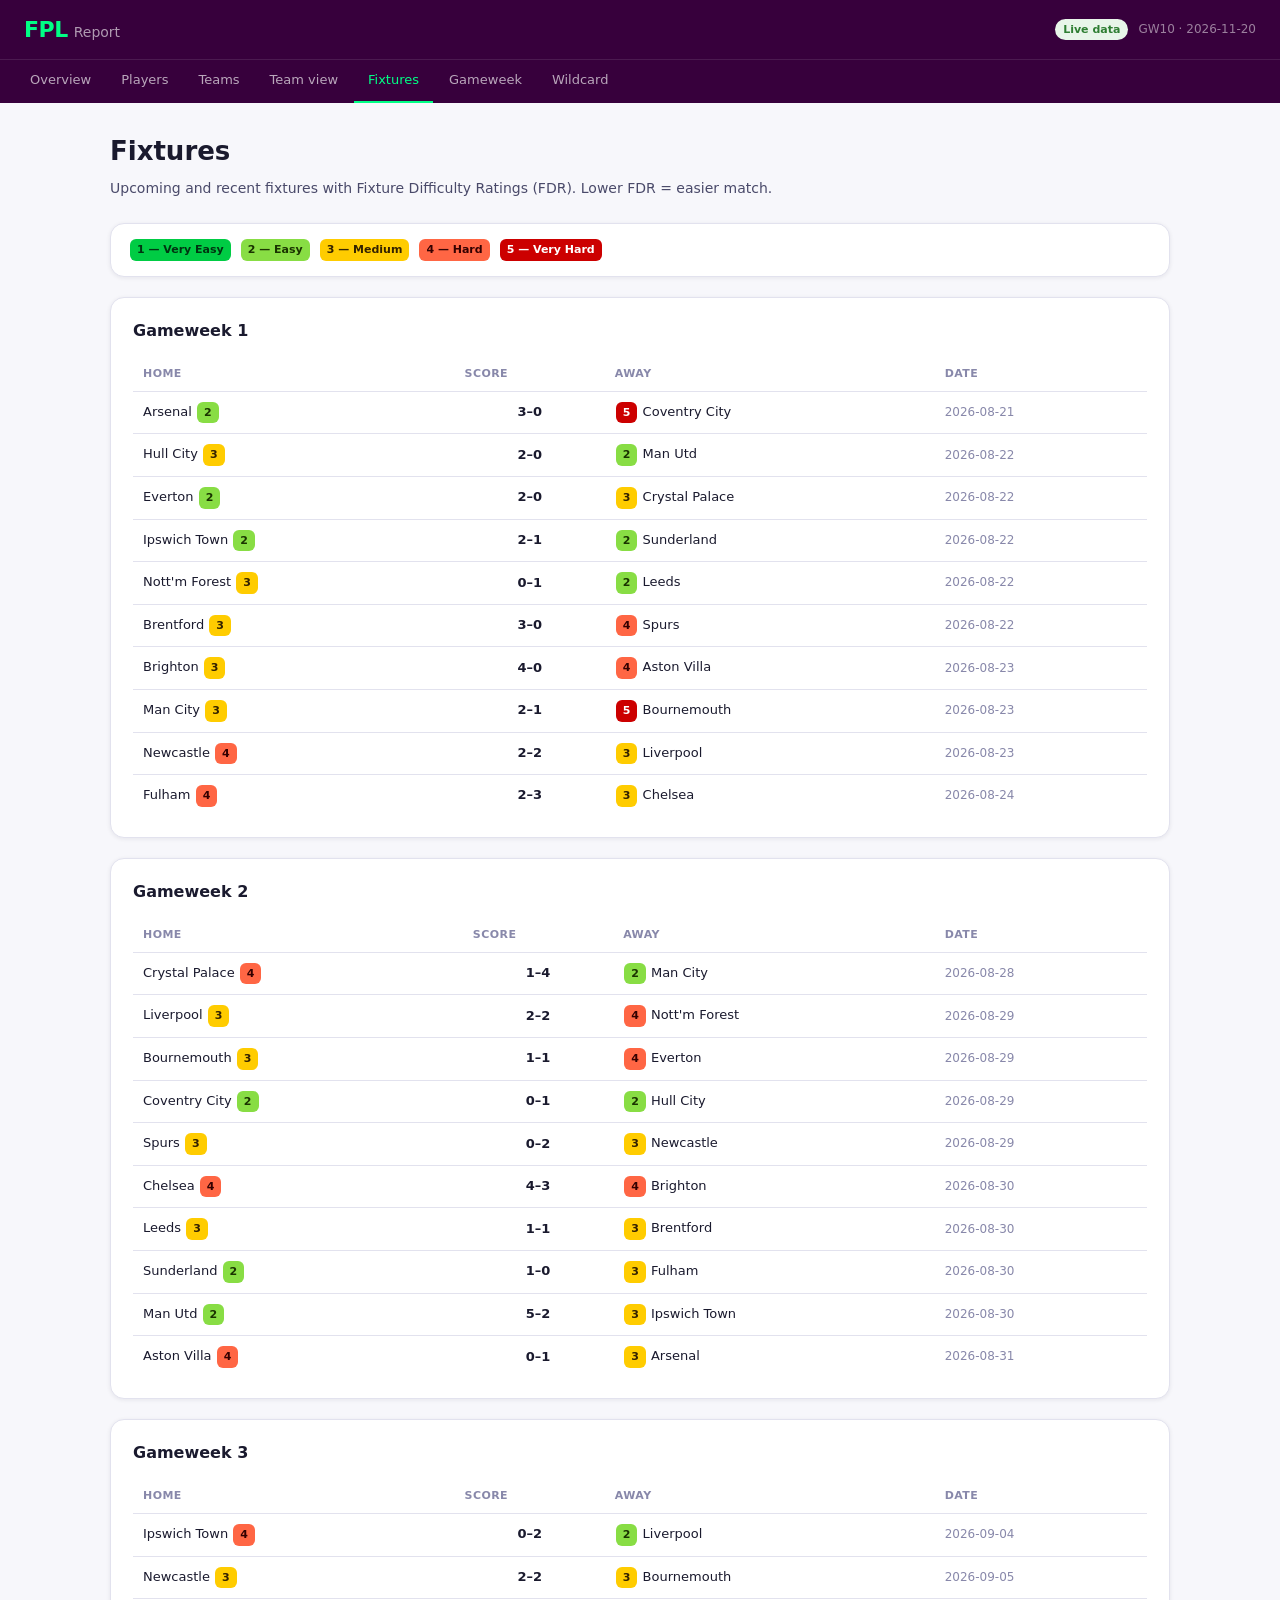
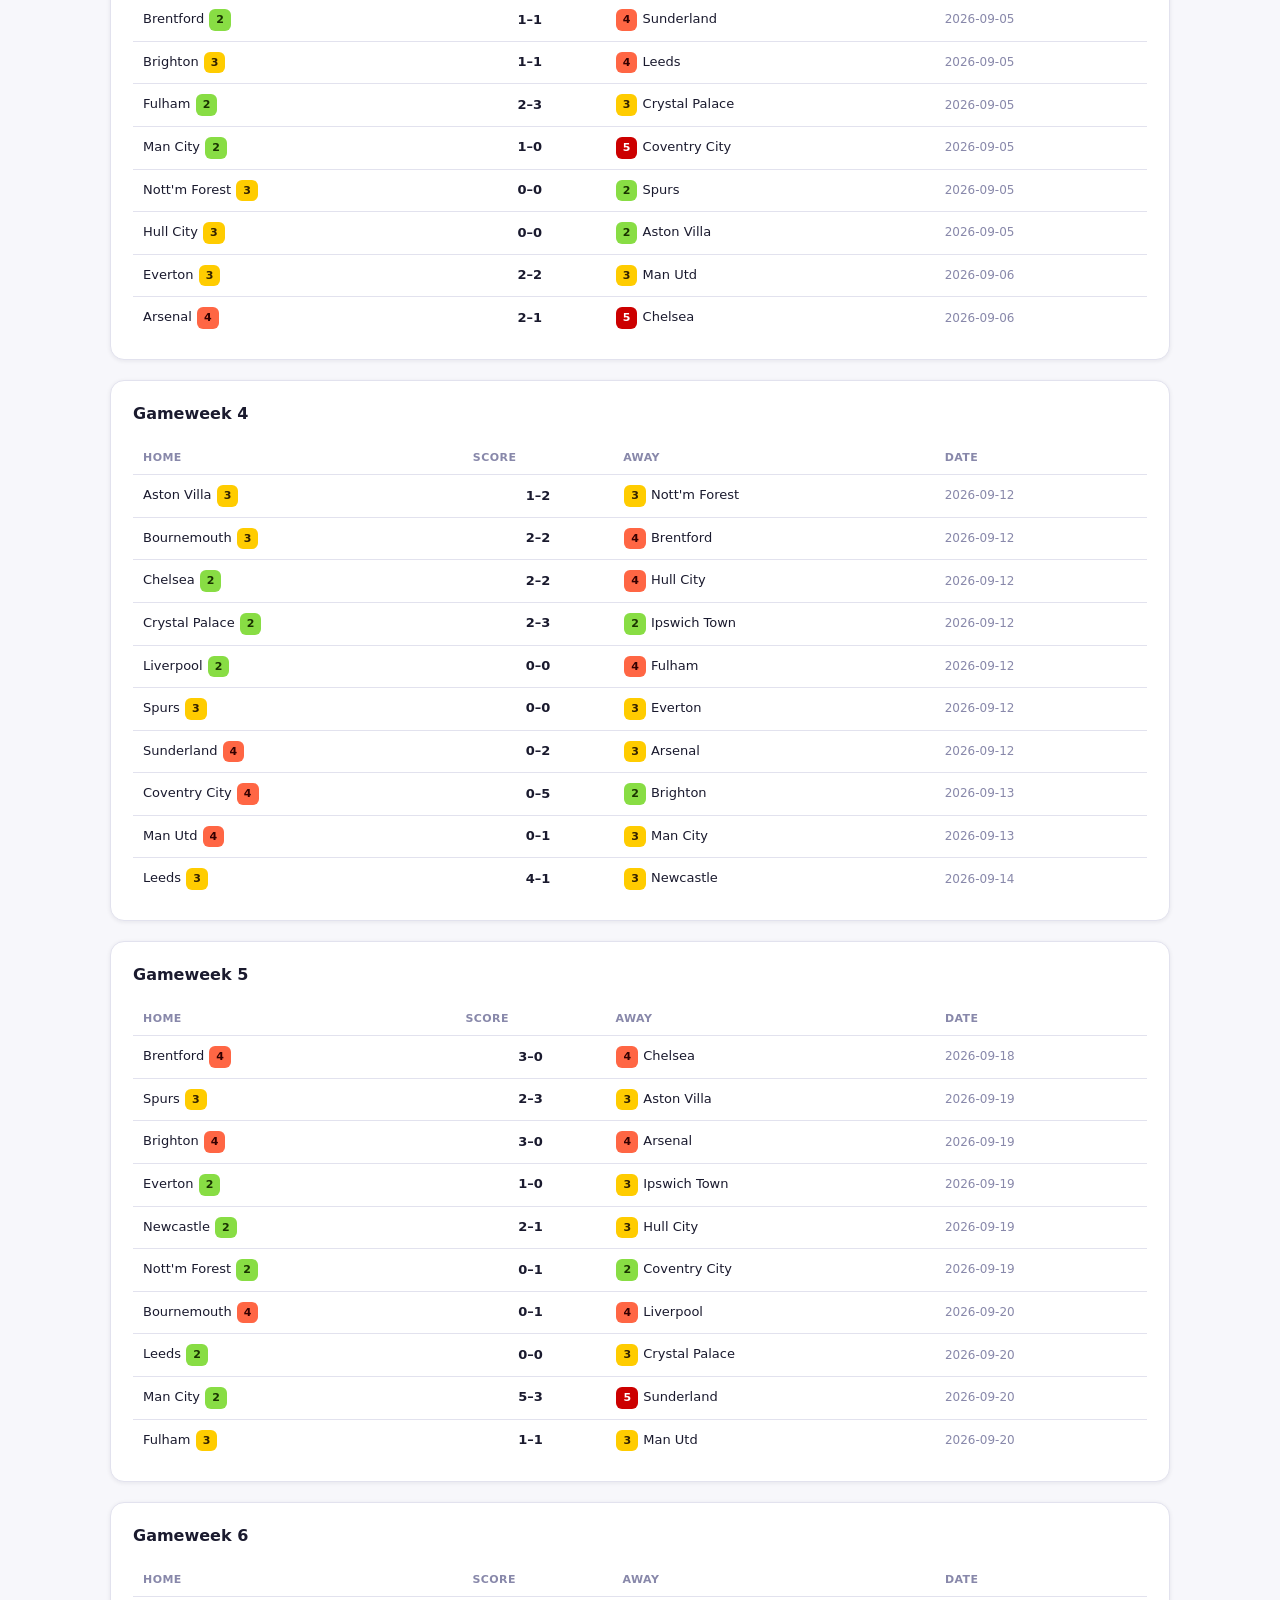
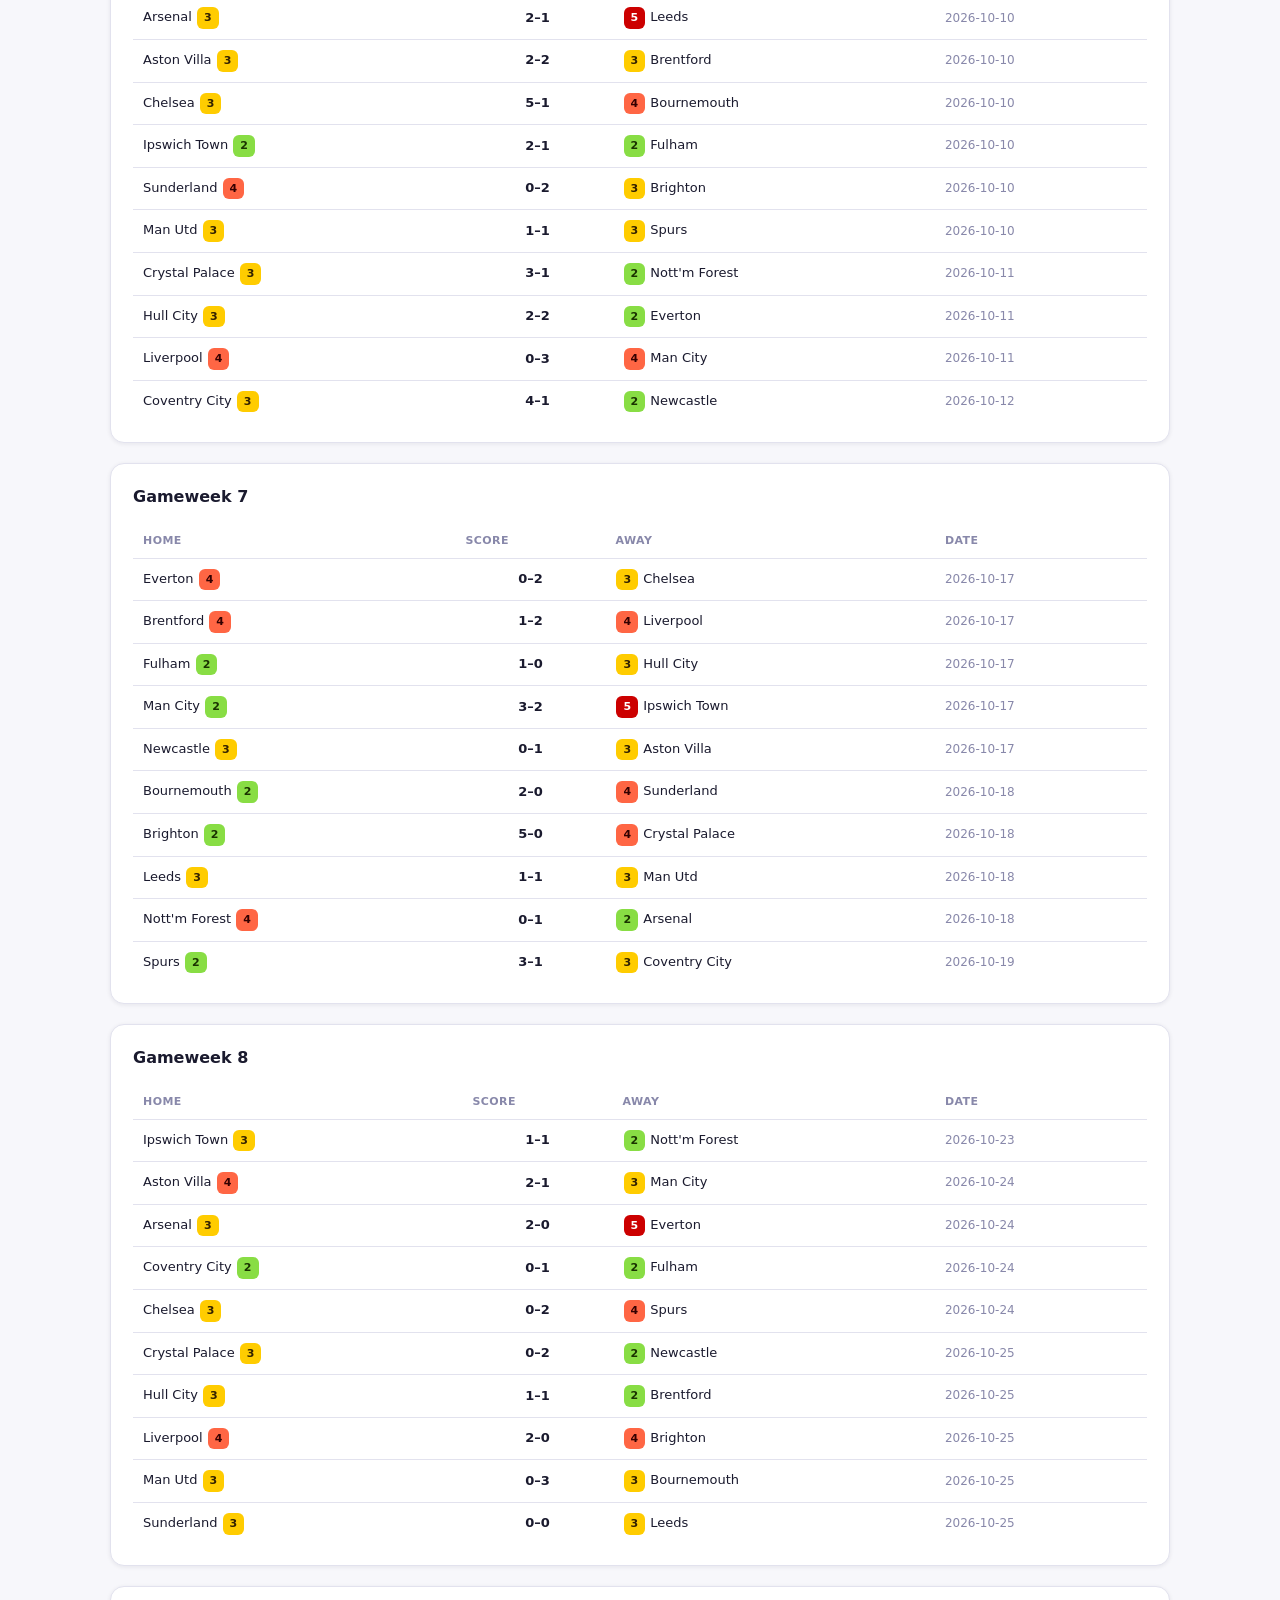
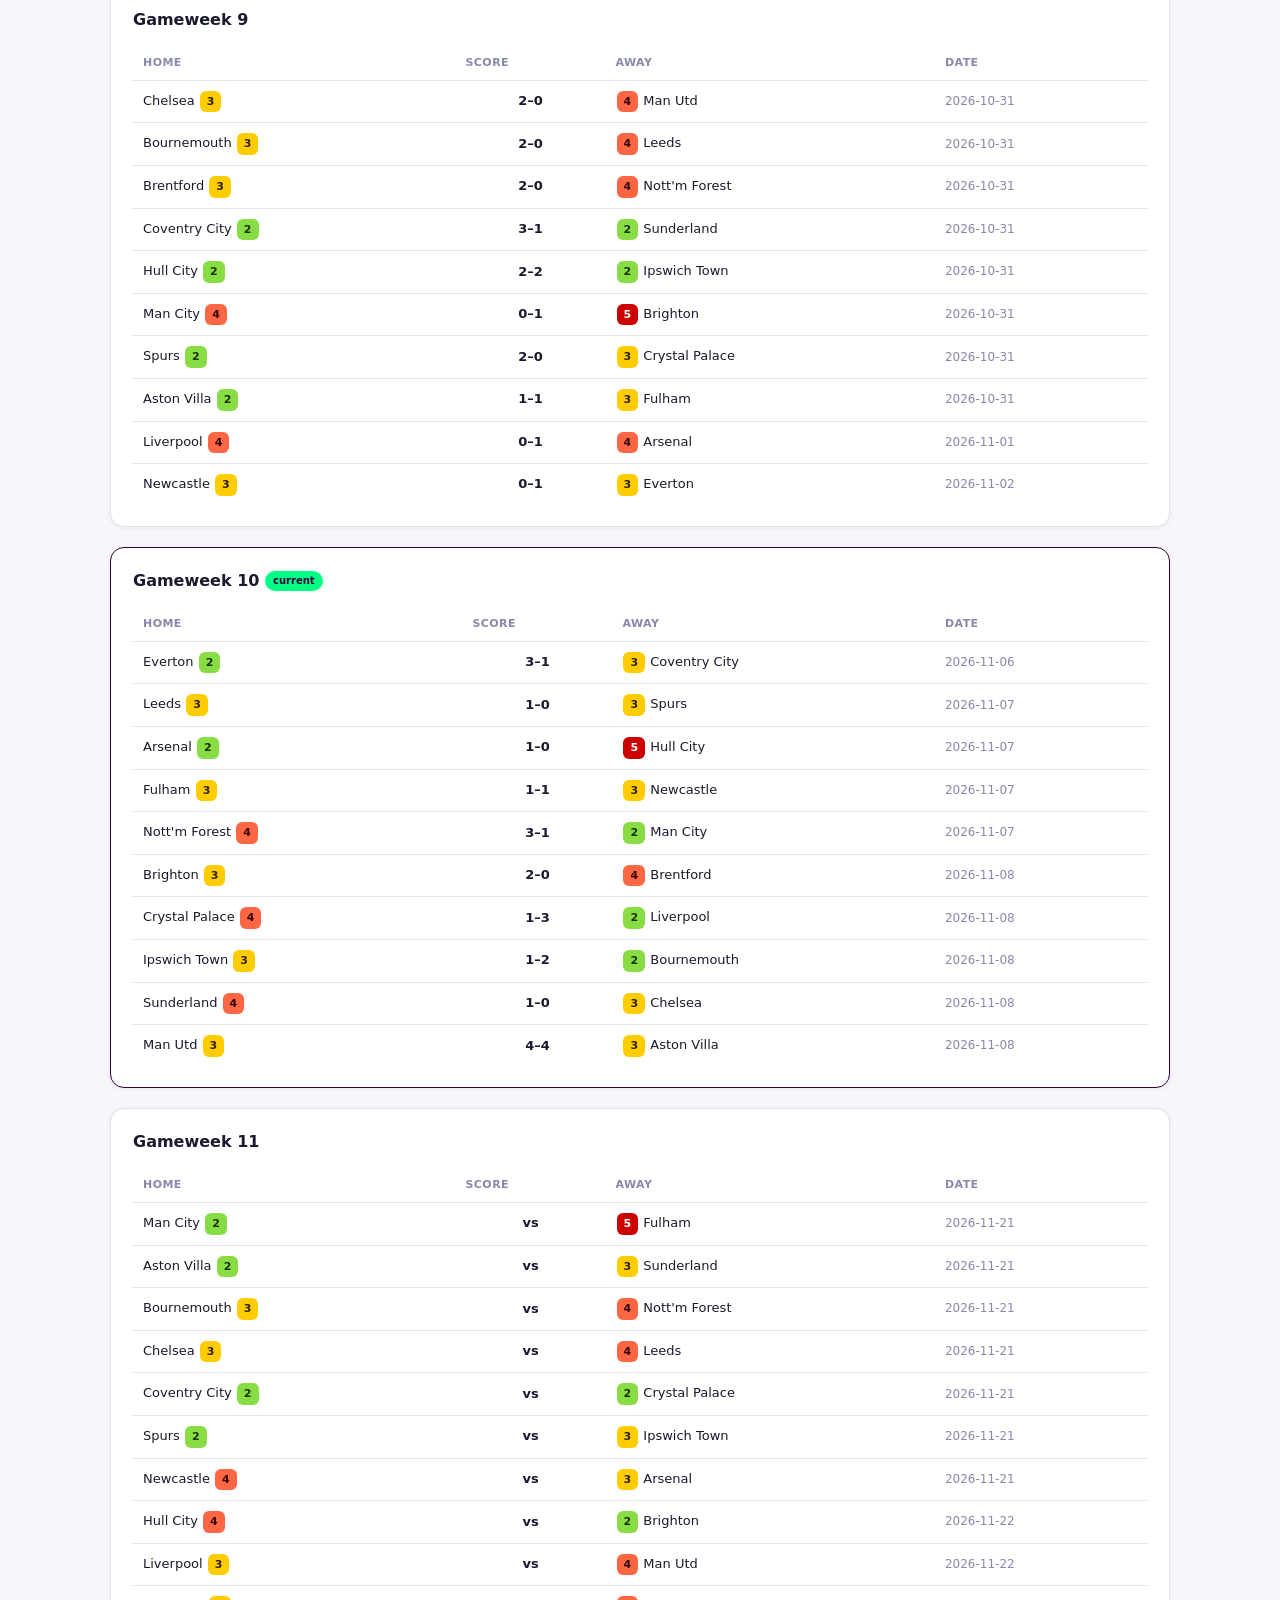
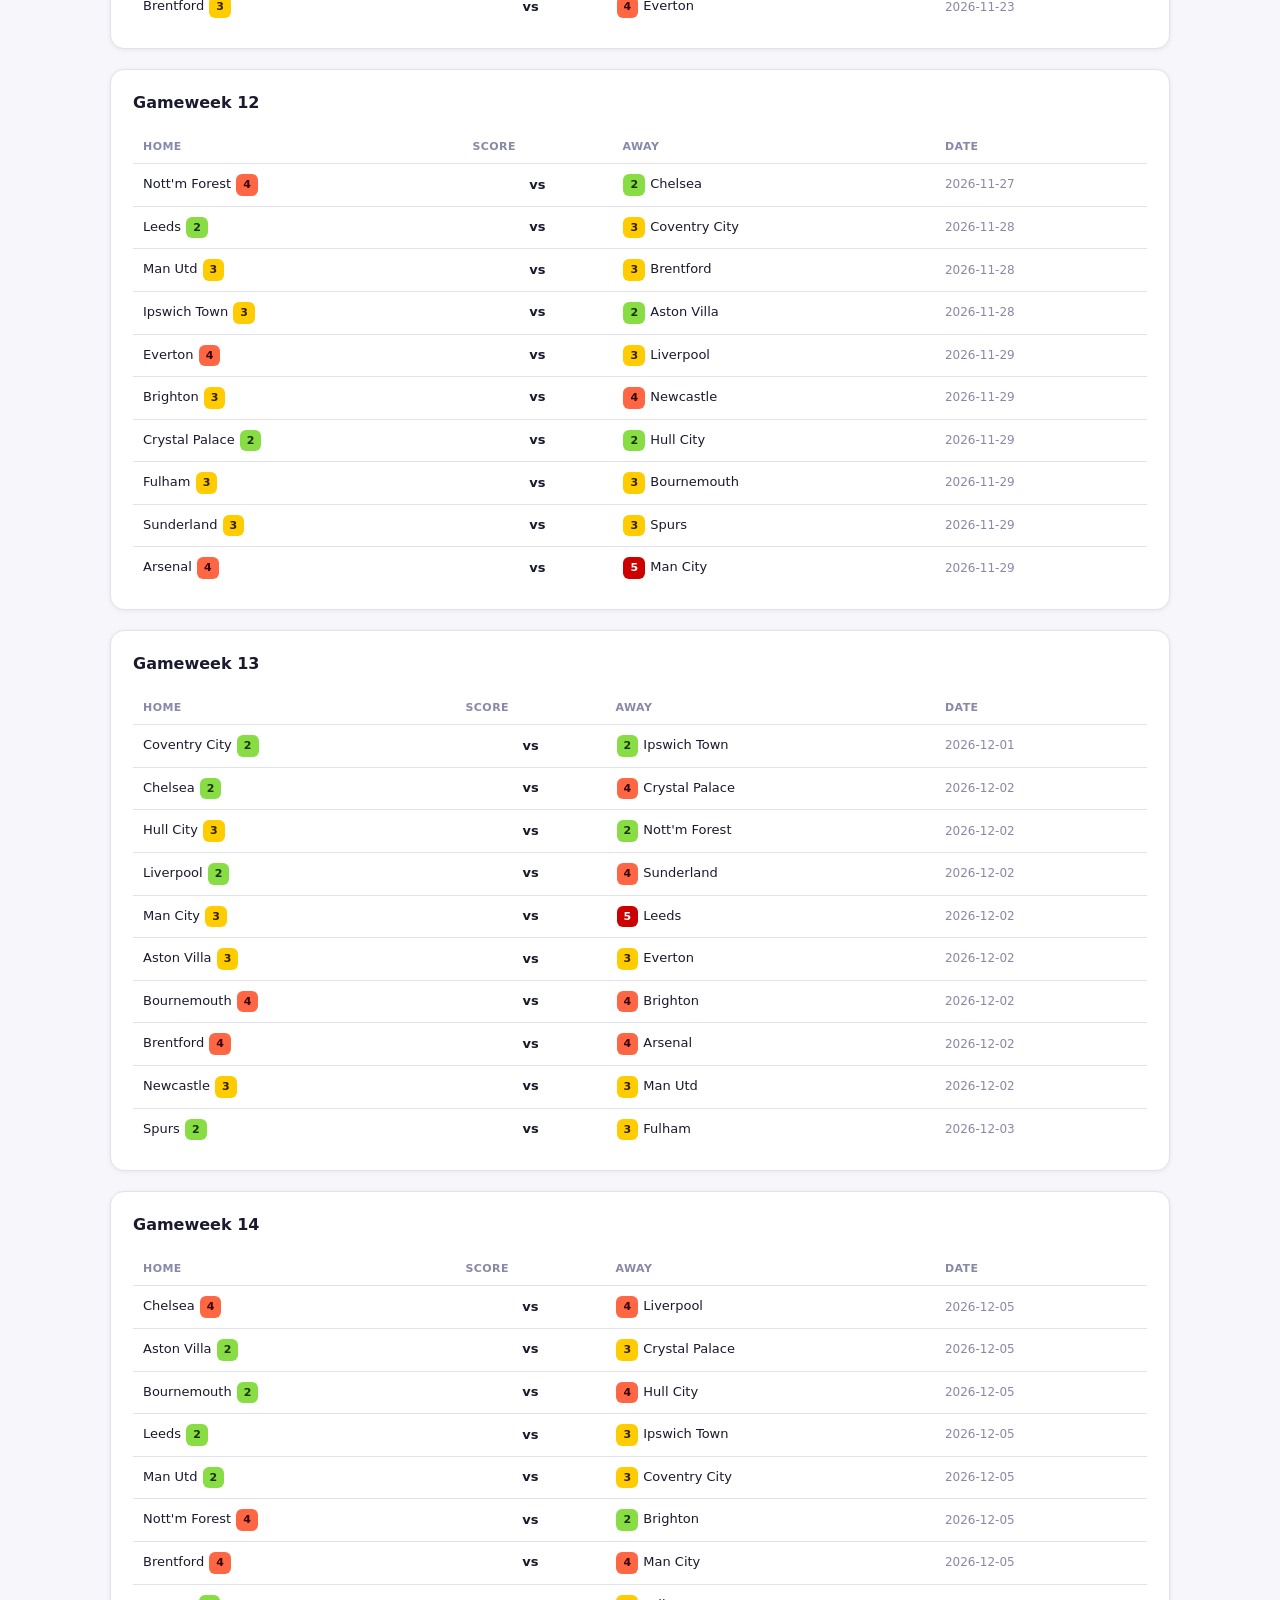
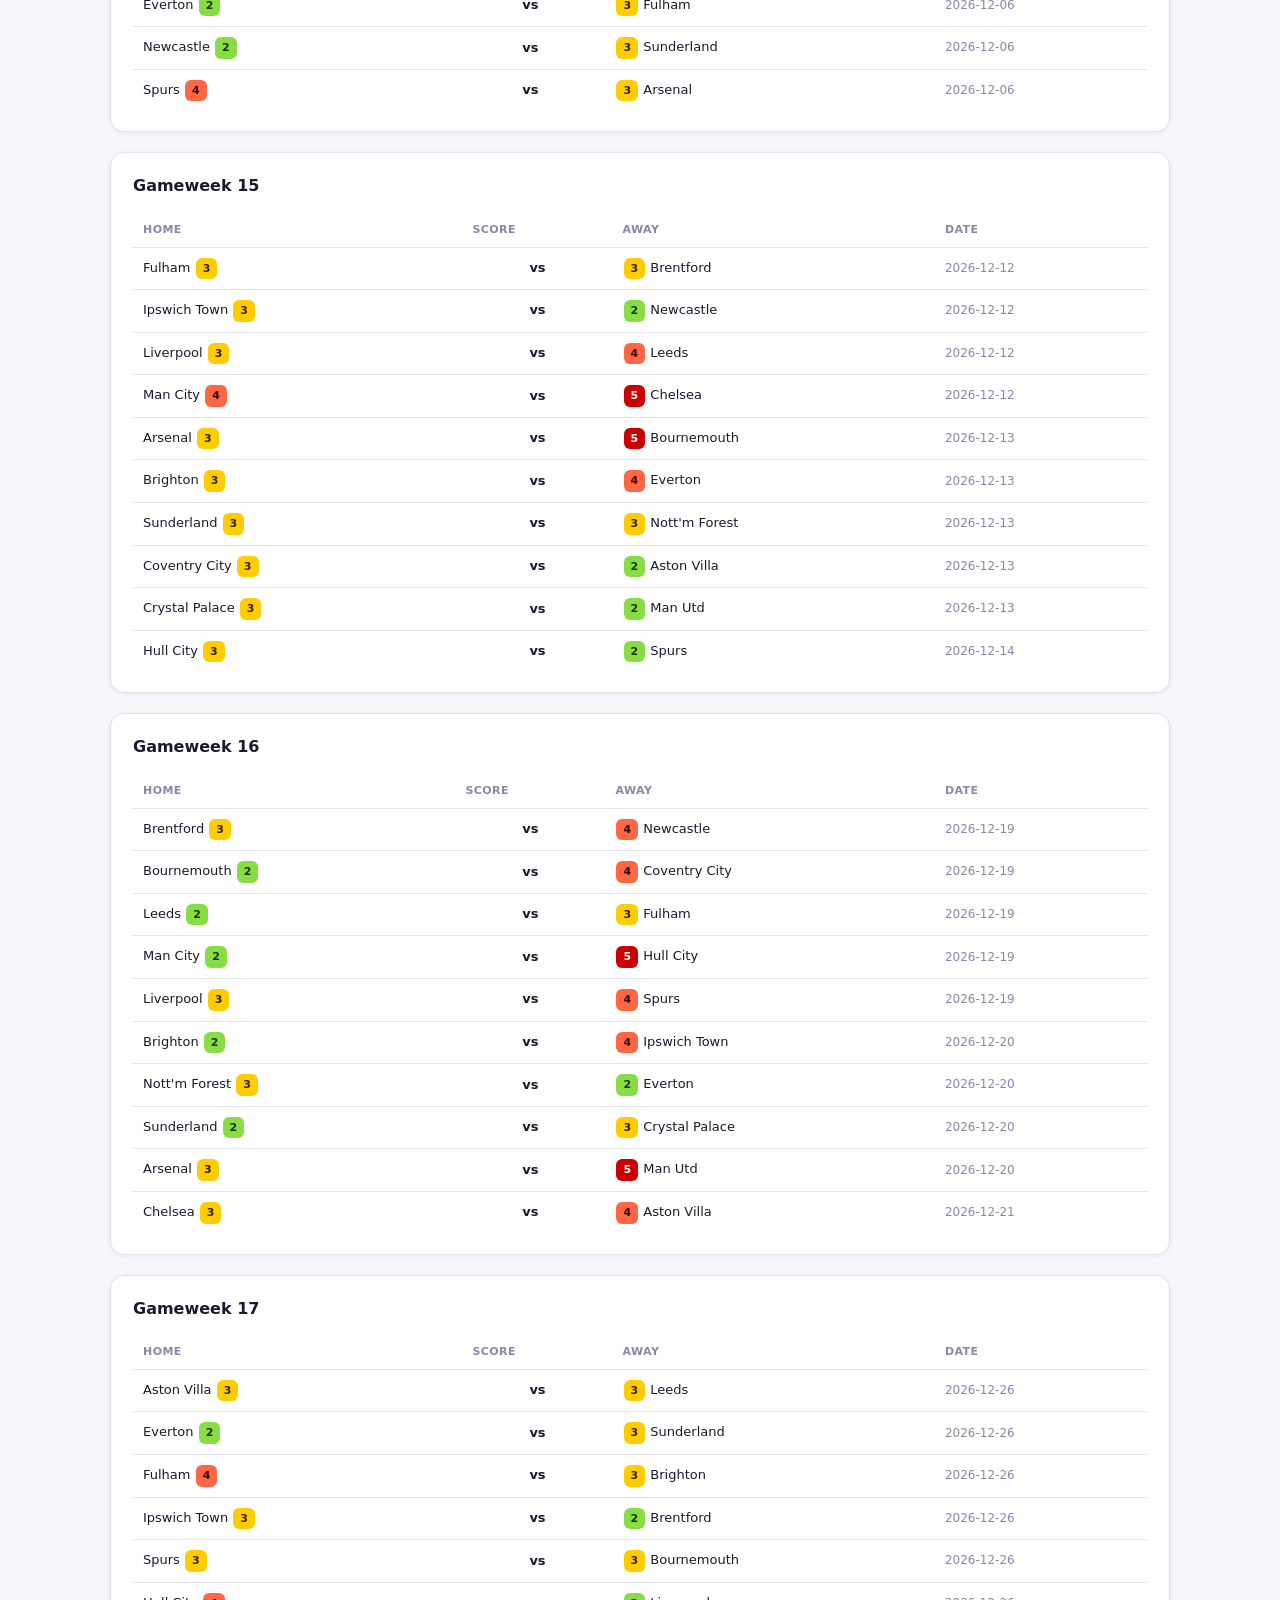
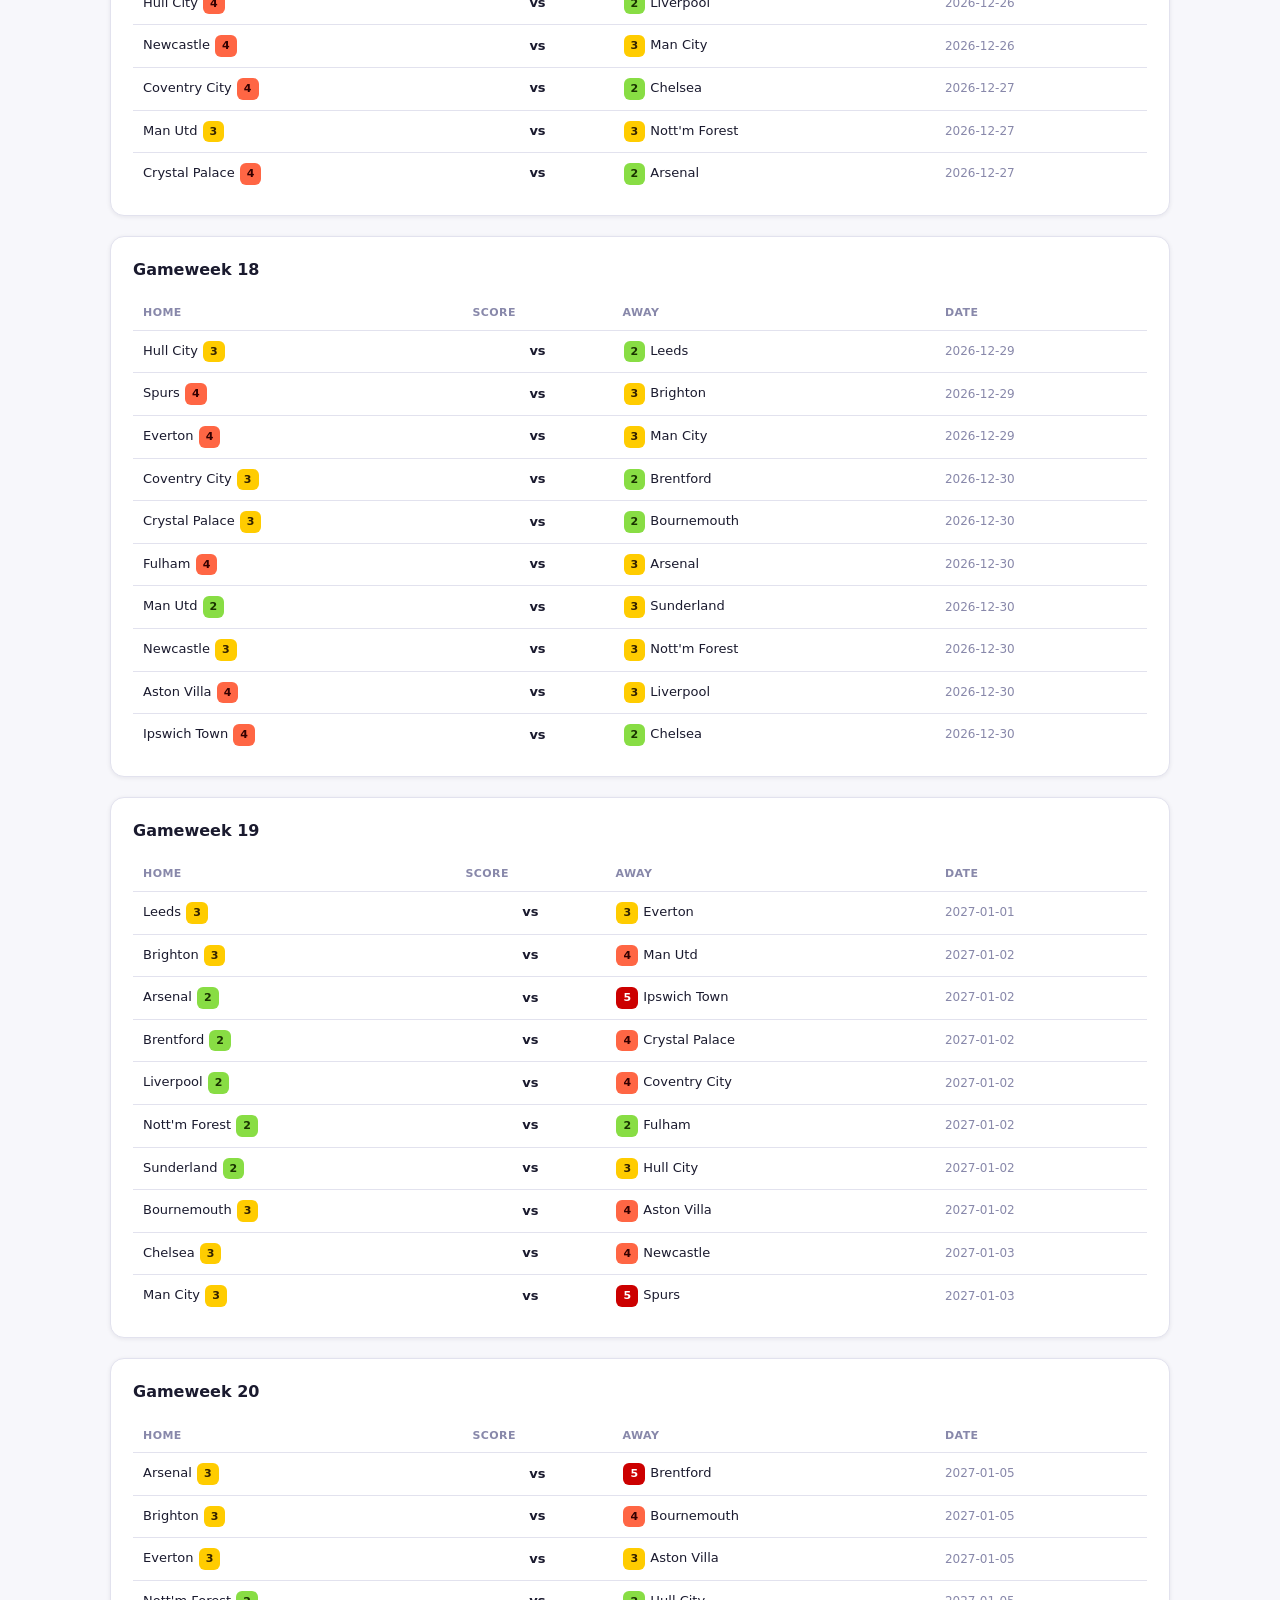
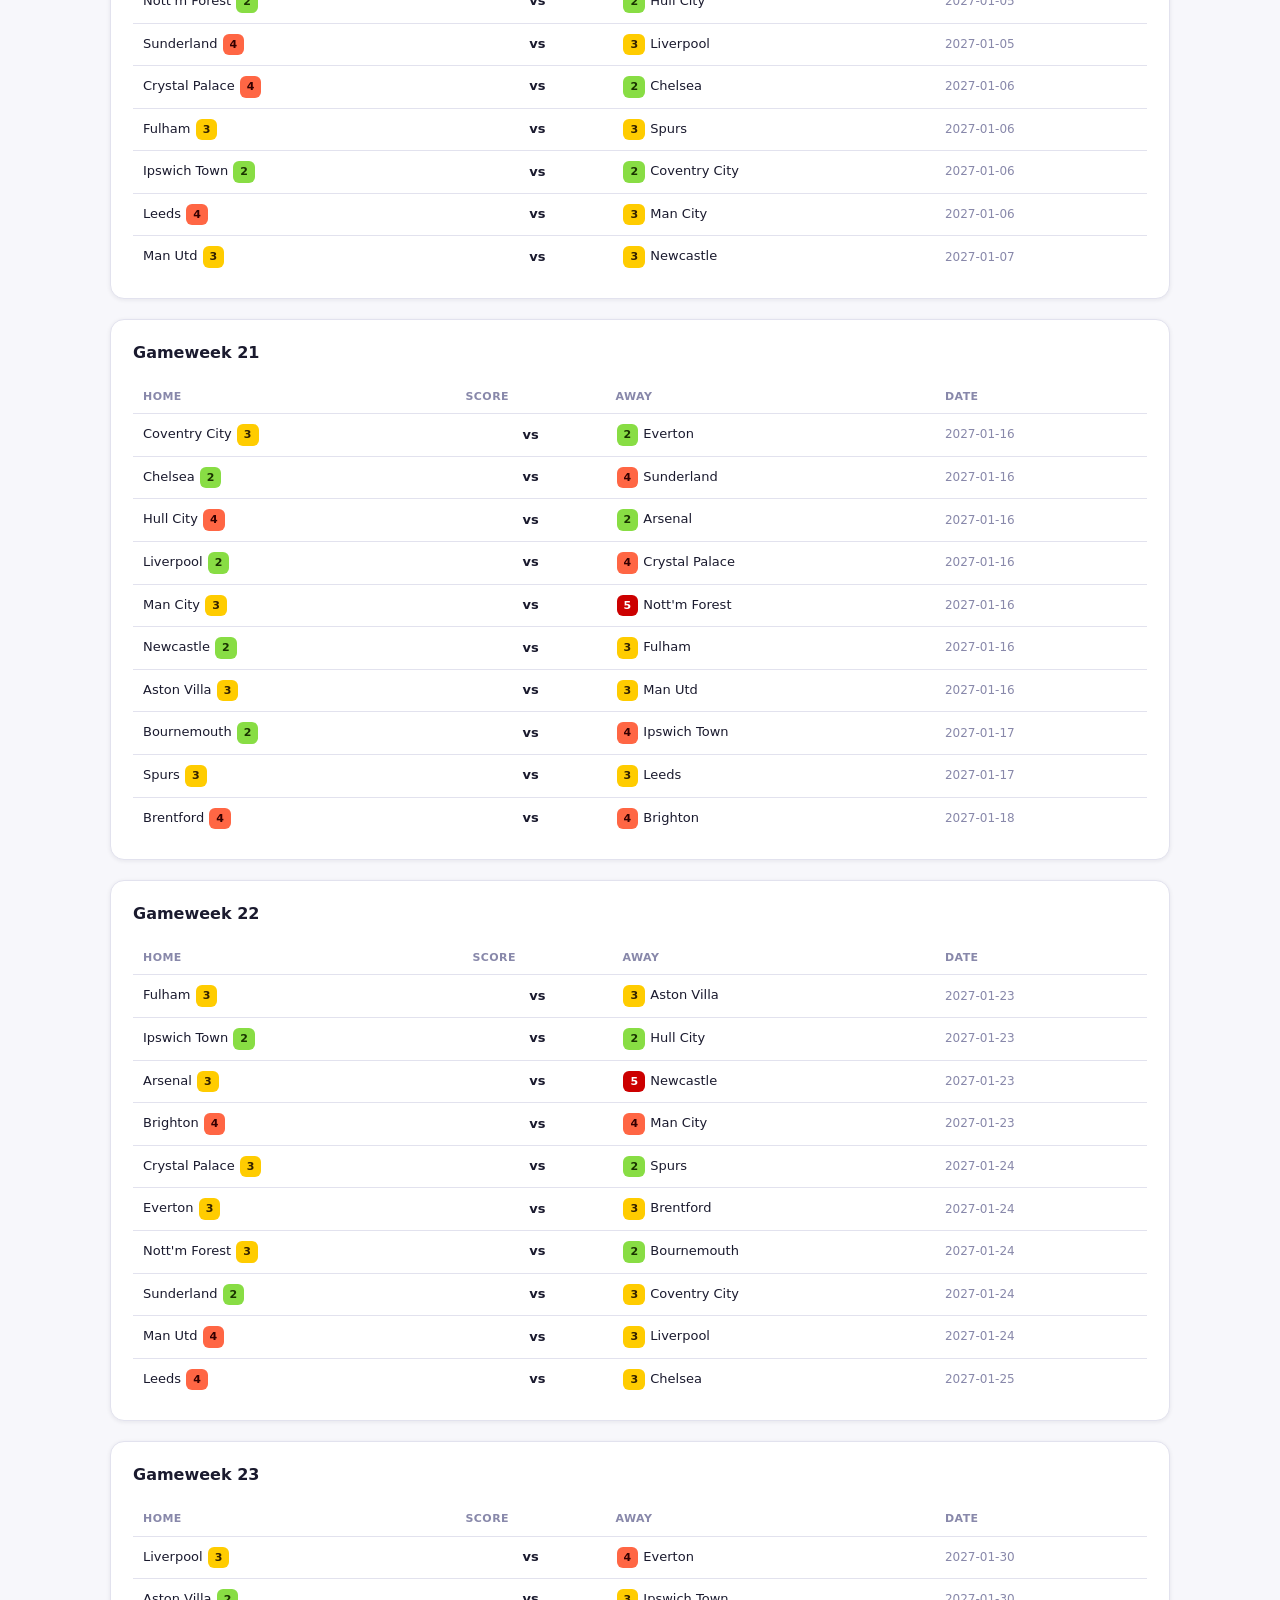
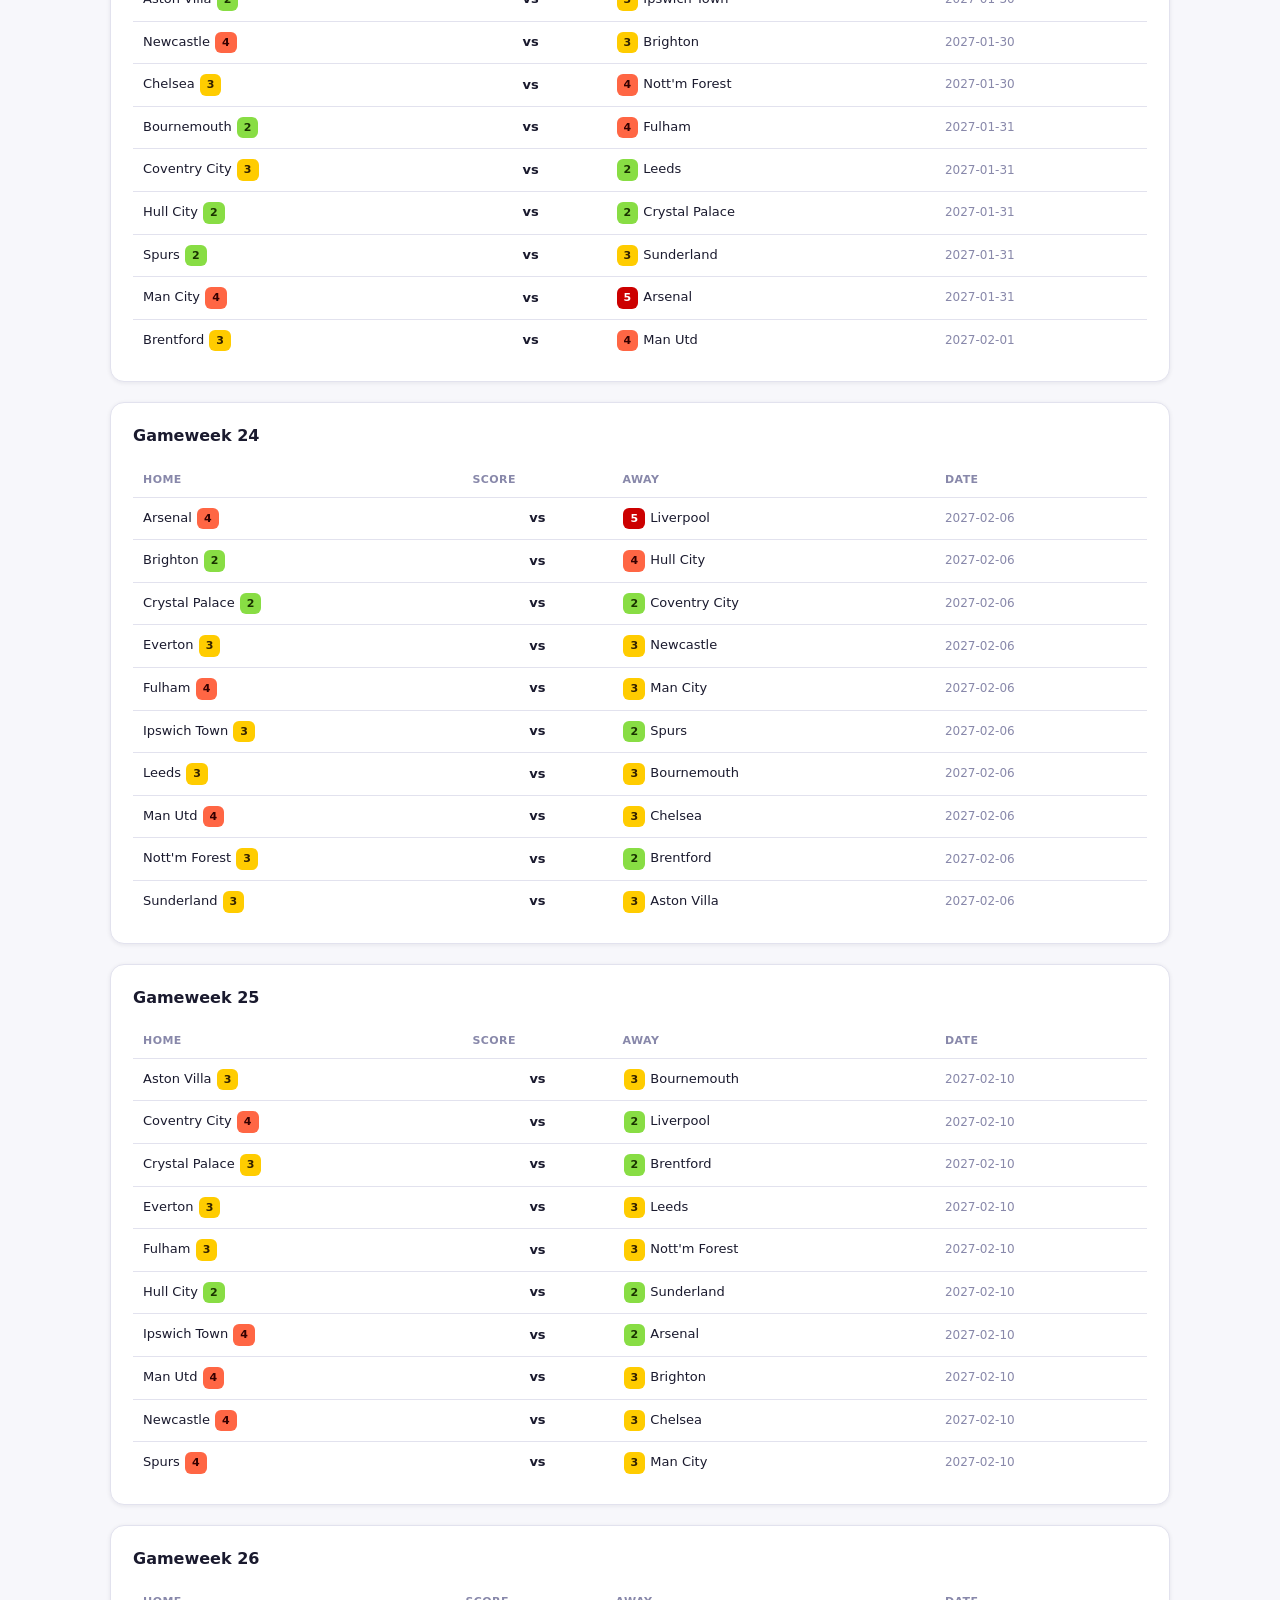
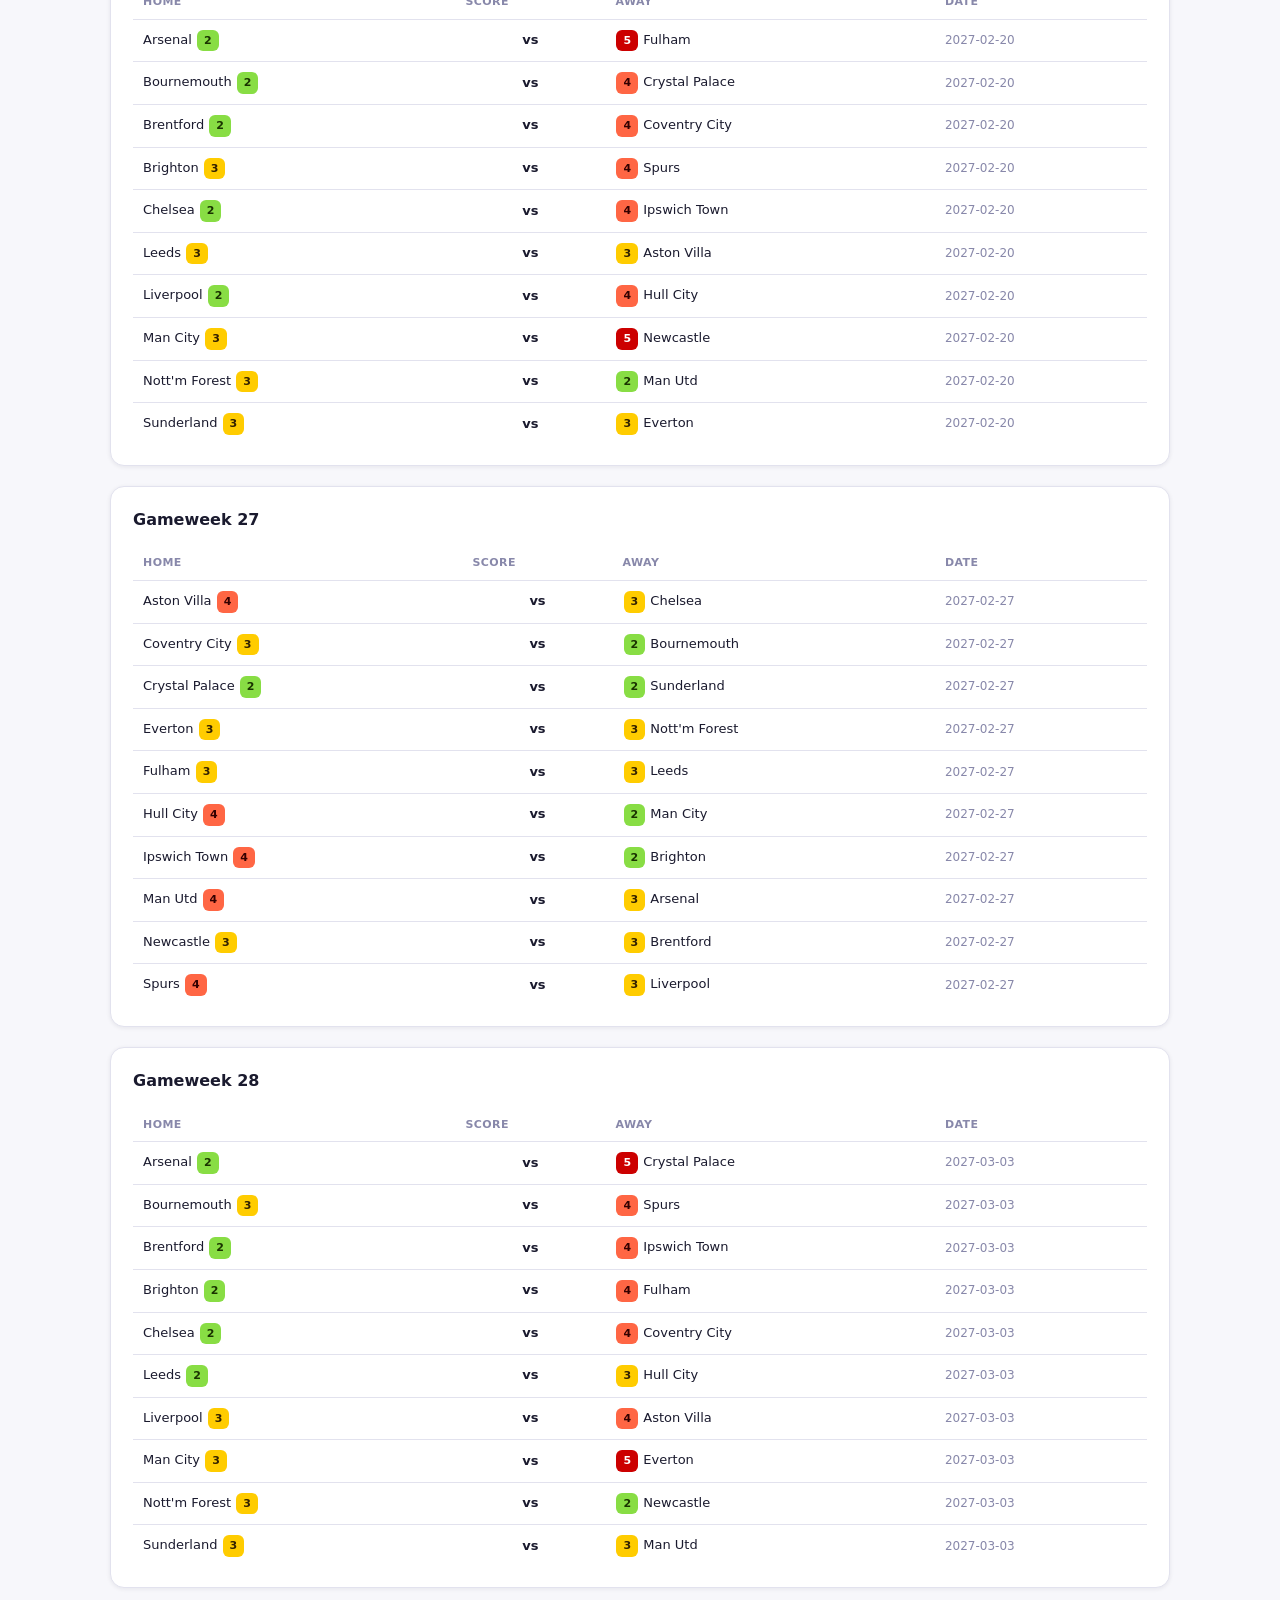
==== docs/fixtures.html @ f7d1ed71 "chore: refresh FPL data 2026-11-20" ====
<!DOCTYPE html>
<html lang="en">
<head>
  <meta charset="UTF-8">
  <meta name="viewport" content="width=device-width, initial-scale=1.0">
  <title>Fixtures — FPL Report</title>
  <link rel="stylesheet" href="assets/style.css">
</head>
<body>
  <header class="site-header">
    <div class="header-inner">
      <div class="header-brand">
        <span class="brand-logo">FPL</span>
        <span class="brand-sub">Report</span>
      </div>
      <div class="header-meta">
        <span class="badge badge-live">Live data</span>
        <span class="meta-info">GW10 · 2026-11-20</span>
      </div>
    </div>
    <nav class="site-nav">
      <a href="index.html" class="nav-link">Overview</a>
<a href="players.html" class="nav-link">Players</a>
<a href="teams.html" class="nav-link">Teams</a>
<a href="team.html" class="nav-link">Team view</a>
<a href="fixtures.html" class="nav-link active">Fixtures</a>
<a href="gameweek.html" class="nav-link">Gameweek</a>
<a href="wildcard.html" class="nav-link">Wildcard</a>
    </nav>
  </header>
  <main class="site-main">
    
    <div class="page-header">
      <h1>Fixtures</h1>
      <p class="page-desc">Upcoming and recent fixtures with Fixture Difficulty Ratings (FDR). Lower FDR = easier match.</p>
    </div>
    <div class="fdr-legend card"><span class="fdr-pill fdr-1">1 — Very Easy</span><span class="fdr-pill fdr-2">2 — Easy</span><span class="fdr-pill fdr-3">3 — Medium</span><span class="fdr-pill fdr-4">4 — Hard</span><span class="fdr-pill fdr-5">5 — Very Hard</span></div>
    
        <section class="card fixture-gw">
          <h2>Gameweek 1</h2>
          <table class="data-table fixtures-table">
            <thead><tr><th>Home</th><th>Score</th><th>Away</th><th>Date</th></tr></thead>
            <tbody>
            <tr>
              <td>
                <span class="team-name">Arsenal</span>
                <span class="fdr-pill fdr-2">2</span>
              </td>
              <td class="score-cell">3–0</td>
              <td>
                <span class="fdr-pill fdr-5">5</span>
                <span class="team-name">Coventry City</span>
              </td>
              <td class="fixture-date">2026-08-21</td>
            </tr>
            <tr>
              <td>
                <span class="team-name">Hull City</span>
                <span class="fdr-pill fdr-3">3</span>
              </td>
              <td class="score-cell">2–0</td>
              <td>
                <span class="fdr-pill fdr-2">2</span>
                <span class="team-name">Man Utd</span>
              </td>
              <td class="fixture-date">2026-08-22</td>
            </tr>
            <tr>
              <td>
                <span class="team-name">Everton</span>
                <span class="fdr-pill fdr-2">2</span>
              </td>
              <td class="score-cell">2–0</td>
              <td>
                <span class="fdr-pill fdr-3">3</span>
                <span class="team-name">Crystal Palace</span>
              </td>
              <td class="fixture-date">2026-08-22</td>
            </tr>
            <tr>
              <td>
                <span class="team-name">Ipswich Town</span>
                <span class="fdr-pill fdr-2">2</span>
              </td>
              <td class="score-cell">2–1</td>
              <td>
                <span class="fdr-pill fdr-2">2</span>
                <span class="team-name">Sunderland</span>
              </td>
              <td class="fixture-date">2026-08-22</td>
            </tr>
            <tr>
              <td>
                <span class="team-name">Nott'm Forest</span>
                <span class="fdr-pill fdr-3">3</span>
              </td>
              <td class="score-cell">0–1</td>
              <td>
                <span class="fdr-pill fdr-2">2</span>
                <span class="team-name">Leeds</span>
              </td>
              <td class="fixture-date">2026-08-22</td>
            </tr>
            <tr>
              <td>
                <span class="team-name">Brentford</span>
                <span class="fdr-pill fdr-3">3</span>
              </td>
              <td class="score-cell">3–0</td>
              <td>
                <span class="fdr-pill fdr-4">4</span>
                <span class="team-name">Spurs</span>
              </td>
              <td class="fixture-date">2026-08-22</td>
            </tr>
            <tr>
              <td>
                <span class="team-name">Brighton</span>
                <span class="fdr-pill fdr-3">3</span>
              </td>
              <td class="score-cell">4–0</td>
              <td>
                <span class="fdr-pill fdr-4">4</span>
                <span class="team-name">Aston Villa</span>
              </td>
              <td class="fixture-date">2026-08-23</td>
            </tr>
            <tr>
              <td>
                <span class="team-name">Man City</span>
                <span class="fdr-pill fdr-3">3</span>
              </td>
              <td class="score-cell">2–1</td>
              <td>
                <span class="fdr-pill fdr-5">5</span>
                <span class="team-name">Bournemouth</span>
              </td>
              <td class="fixture-date">2026-08-23</td>
            </tr>
            <tr>
              <td>
                <span class="team-name">Newcastle</span>
                <span class="fdr-pill fdr-4">4</span>
              </td>
              <td class="score-cell">2–2</td>
              <td>
                <span class="fdr-pill fdr-3">3</span>
                <span class="team-name">Liverpool</span>
              </td>
              <td class="fixture-date">2026-08-23</td>
            </tr>
            <tr>
              <td>
                <span class="team-name">Fulham</span>
                <span class="fdr-pill fdr-4">4</span>
              </td>
              <td class="score-cell">2–3</td>
              <td>
                <span class="fdr-pill fdr-3">3</span>
                <span class="team-name">Chelsea</span>
              </td>
              <td class="fixture-date">2026-08-24</td>
            </tr></tbody>
          </table>
        </section>
        <section class="card fixture-gw">
          <h2>Gameweek 2</h2>
          <table class="data-table fixtures-table">
            <thead><tr><th>Home</th><th>Score</th><th>Away</th><th>Date</th></tr></thead>
            <tbody>
            <tr>
              <td>
                <span class="team-name">Crystal Palace</span>
                <span class="fdr-pill fdr-4">4</span>
              </td>
              <td class="score-cell">1–4</td>
              <td>
                <span class="fdr-pill fdr-2">2</span>
                <span class="team-name">Man City</span>
              </td>
              <td class="fixture-date">2026-08-28</td>
            </tr>
            <tr>
              <td>
                <span class="team-name">Liverpool</span>
                <span class="fdr-pill fdr-3">3</span>
              </td>
              <td class="score-cell">2–2</td>
              <td>
                <span class="fdr-pill fdr-4">4</span>
                <span class="team-name">Nott'm Forest</span>
              </td>
              <td class="fixture-date">2026-08-29</td>
            </tr>
            <tr>
              <td>
                <span class="team-name">Bournemouth</span>
                <span class="fdr-pill fdr-3">3</span>
              </td>
              <td class="score-cell">1–1</td>
              <td>
                <span class="fdr-pill fdr-4">4</span>
                <span class="team-name">Everton</span>
              </td>
              <td class="fixture-date">2026-08-29</td>
            </tr>
            <tr>
              <td>
                <span class="team-name">Coventry City</span>
                <span class="fdr-pill fdr-2">2</span>
              </td>
              <td class="score-cell">0–1</td>
              <td>
                <span class="fdr-pill fdr-2">2</span>
                <span class="team-name">Hull City</span>
              </td>
              <td class="fixture-date">2026-08-29</td>
            </tr>
            <tr>
              <td>
                <span class="team-name">Spurs</span>
                <span class="fdr-pill fdr-3">3</span>
              </td>
              <td class="score-cell">0–2</td>
              <td>
                <span class="fdr-pill fdr-3">3</span>
                <span class="team-name">Newcastle</span>
              </td>
              <td class="fixture-date">2026-08-29</td>
            </tr>
            <tr>
              <td>
                <span class="team-name">Chelsea</span>
                <span class="fdr-pill fdr-4">4</span>
              </td>
              <td class="score-cell">4–3</td>
              <td>
                <span class="fdr-pill fdr-4">4</span>
                <span class="team-name">Brighton</span>
              </td>
              <td class="fixture-date">2026-08-30</td>
            </tr>
            <tr>
              <td>
                <span class="team-name">Leeds</span>
                <span class="fdr-pill fdr-3">3</span>
              </td>
              <td class="score-cell">1–1</td>
              <td>
                <span class="fdr-pill fdr-3">3</span>
                <span class="team-name">Brentford</span>
              </td>
              <td class="fixture-date">2026-08-30</td>
            </tr>
            <tr>
              <td>
                <span class="team-name">Sunderland</span>
                <span class="fdr-pill fdr-2">2</span>
              </td>
              <td class="score-cell">1–0</td>
              <td>
                <span class="fdr-pill fdr-3">3</span>
                <span class="team-name">Fulham</span>
              </td>
              <td class="fixture-date">2026-08-30</td>
            </tr>
            <tr>
              <td>
                <span class="team-name">Man Utd</span>
                <span class="fdr-pill fdr-2">2</span>
              </td>
              <td class="score-cell">5–2</td>
              <td>
                <span class="fdr-pill fdr-3">3</span>
                <span class="team-name">Ipswich Town</span>
              </td>
              <td class="fixture-date">2026-08-30</td>
            </tr>
            <tr>
              <td>
                <span class="team-name">Aston Villa</span>
                <span class="fdr-pill fdr-4">4</span>
              </td>
              <td class="score-cell">0–1</td>
              <td>
                <span class="fdr-pill fdr-3">3</span>
                <span class="team-name">Arsenal</span>
              </td>
              <td class="fixture-date">2026-08-31</td>
            </tr></tbody>
          </table>
        </section>
        <section class="card fixture-gw">
          <h2>Gameweek 3</h2>
          <table class="data-table fixtures-table">
            <thead><tr><th>Home</th><th>Score</th><th>Away</th><th>Date</th></tr></thead>
            <tbody>
            <tr>
              <td>
                <span class="team-name">Ipswich Town</span>
                <span class="fdr-pill fdr-4">4</span>
              </td>
              <td class="score-cell">0–2</td>
              <td>
                <span class="fdr-pill fdr-2">2</span>
                <span class="team-name">Liverpool</span>
              </td>
              <td class="fixture-date">2026-09-04</td>
            </tr>
            <tr>
              <td>
                <span class="team-name">Newcastle</span>
                <span class="fdr-pill fdr-3">3</span>
              </td>
              <td class="score-cell">2–2</td>
              <td>
                <span class="fdr-pill fdr-3">3</span>
                <span class="team-name">Bournemouth</span>
              </td>
              <td class="fixture-date">2026-09-05</td>
            </tr>
            <tr>
              <td>
                <span class="team-name">Brentford</span>
                <span class="fdr-pill fdr-2">2</span>
              </td>
              <td class="score-cell">1–1</td>
              <td>
                <span class="fdr-pill fdr-4">4</span>
                <span class="team-name">Sunderland</span>
              </td>
              <td class="fixture-date">2026-09-05</td>
            </tr>
            <tr>
              <td>
                <span class="team-name">Brighton</span>
                <span class="fdr-pill fdr-3">3</span>
              </td>
              <td class="score-cell">1–1</td>
              <td>
                <span class="fdr-pill fdr-4">4</span>
                <span class="team-name">Leeds</span>
              </td>
              <td class="fixture-date">2026-09-05</td>
            </tr>
            <tr>
              <td>
                <span class="team-name">Fulham</span>
                <span class="fdr-pill fdr-2">2</span>
              </td>
              <td class="score-cell">2–3</td>
              <td>
                <span class="fdr-pill fdr-3">3</span>
                <span class="team-name">Crystal Palace</span>
              </td>
              <td class="fixture-date">2026-09-05</td>
            </tr>
            <tr>
              <td>
                <span class="team-name">Man City</span>
                <span class="fdr-pill fdr-2">2</span>
              </td>
              <td class="score-cell">1–0</td>
              <td>
                <span class="fdr-pill fdr-5">5</span>
                <span class="team-name">Coventry City</span>
              </td>
              <td class="fixture-date">2026-09-05</td>
            </tr>
            <tr>
              <td>
                <span class="team-name">Nott'm Forest</span>
                <span class="fdr-pill fdr-3">3</span>
              </td>
              <td class="score-cell">0–0</td>
              <td>
                <span class="fdr-pill fdr-2">2</span>
                <span class="team-name">Spurs</span>
              </td>
              <td class="fixture-date">2026-09-05</td>
            </tr>
            <tr>
              <td>
                <span class="team-name">Hull City</span>
                <span class="fdr-pill fdr-3">3</span>
              </td>
              <td class="score-cell">0–0</td>
              <td>
                <span class="fdr-pill fdr-2">2</span>
                <span class="team-name">Aston Villa</span>
              </td>
              <td class="fixture-date">2026-09-05</td>
            </tr>
            <tr>
              <td>
                <span class="team-name">Everton</span>
                <span class="fdr-pill fdr-3">3</span>
              </td>
              <td class="score-cell">2–2</td>
              <td>
                <span class="fdr-pill fdr-3">3</span>
                <span class="team-name">Man Utd</span>
              </td>
              <td class="fixture-date">2026-09-06</td>
            </tr>
            <tr>
              <td>
                <span class="team-name">Arsenal</span>
                <span class="fdr-pill fdr-4">4</span>
              </td>
              <td class="score-cell">2–1</td>
              <td>
                <span class="fdr-pill fdr-5">5</span>
                <span class="team-name">Chelsea</span>
              </td>
              <td class="fixture-date">2026-09-06</td>
            </tr></tbody>
          </table>
        </section>
        <section class="card fixture-gw">
          <h2>Gameweek 4</h2>
          <table class="data-table fixtures-table">
            <thead><tr><th>Home</th><th>Score</th><th>Away</th><th>Date</th></tr></thead>
            <tbody>
            <tr>
              <td>
                <span class="team-name">Aston Villa</span>
                <span class="fdr-pill fdr-3">3</span>
              </td>
              <td class="score-cell">1–2</td>
              <td>
                <span class="fdr-pill fdr-3">3</span>
                <span class="team-name">Nott'm Forest</span>
              </td>
              <td class="fixture-date">2026-09-12</td>
            </tr>
            <tr>
              <td>
                <span class="team-name">Bournemouth</span>
                <span class="fdr-pill fdr-3">3</span>
              </td>
              <td class="score-cell">2–2</td>
              <td>
                <span class="fdr-pill fdr-4">4</span>
                <span class="team-name">Brentford</span>
              </td>
              <td class="fixture-date">2026-09-12</td>
            </tr>
            <tr>
              <td>
                <span class="team-name">Chelsea</span>
                <span class="fdr-pill fdr-2">2</span>
              </td>
              <td class="score-cell">2–2</td>
              <td>
                <span class="fdr-pill fdr-4">4</span>
                <span class="team-name">Hull City</span>
              </td>
              <td class="fixture-date">2026-09-12</td>
            </tr>
            <tr>
              <td>
                <span class="team-name">Crystal Palace</span>
                <span class="fdr-pill fdr-2">2</span>
              </td>
              <td class="score-cell">2–3</td>
              <td>
                <span class="fdr-pill fdr-2">2</span>
                <span class="team-name">Ipswich Town</span>
              </td>
              <td class="fixture-date">2026-09-12</td>
            </tr>
            <tr>
              <td>
                <span class="team-name">Liverpool</span>
                <span class="fdr-pill fdr-2">2</span>
              </td>
              <td class="score-cell">0–0</td>
              <td>
                <span class="fdr-pill fdr-4">4</span>
                <span class="team-name">Fulham</span>
              </td>
              <td class="fixture-date">2026-09-12</td>
            </tr>
            <tr>
              <td>
                <span class="team-name">Spurs</span>
                <span class="fdr-pill fdr-3">3</span>
              </td>
              <td class="score-cell">0–0</td>
              <td>
                <span class="fdr-pill fdr-3">3</span>
                <span class="team-name">Everton</span>
              </td>
              <td class="fixture-date">2026-09-12</td>
            </tr>
            <tr>
              <td>
                <span class="team-name">Sunderland</span>
                <span class="fdr-pill fdr-4">4</span>
              </td>
              <td class="score-cell">0–2</td>
              <td>
                <span class="fdr-pill fdr-3">3</span>
                <span class="team-name">Arsenal</span>
              </td>
              <td class="fixture-date">2026-09-12</td>
            </tr>
            <tr>
              <td>
                <span class="team-name">Coventry City</span>
                <span class="fdr-pill fdr-4">4</span>
              </td>
              <td class="score-cell">0–5</td>
              <td>
                <span class="fdr-pill fdr-2">2</span>
                <span class="team-name">Brighton</span>
              </td>
              <td class="fixture-date">2026-09-13</td>
            </tr>
            <tr>
              <td>
                <span class="team-name">Man Utd</span>
                <span class="fdr-pill fdr-4">4</span>
              </td>
              <td class="score-cell">0–1</td>
              <td>
                <span class="fdr-pill fdr-3">3</span>
                <span class="team-name">Man City</span>
              </td>
              <td class="fixture-date">2026-09-13</td>
            </tr>
            <tr>
              <td>
                <span class="team-name">Leeds</span>
                <span class="fdr-pill fdr-3">3</span>
              </td>
              <td class="score-cell">4–1</td>
              <td>
                <span class="fdr-pill fdr-3">3</span>
                <span class="team-name">Newcastle</span>
              </td>
              <td class="fixture-date">2026-09-14</td>
            </tr></tbody>
          </table>
        </section>
        <section class="card fixture-gw">
          <h2>Gameweek 5</h2>
          <table class="data-table fixtures-table">
            <thead><tr><th>Home</th><th>Score</th><th>Away</th><th>Date</th></tr></thead>
            <tbody>
            <tr>
              <td>
                <span class="team-name">Brentford</span>
                <span class="fdr-pill fdr-4">4</span>
              </td>
              <td class="score-cell">3–0</td>
              <td>
                <span class="fdr-pill fdr-4">4</span>
                <span class="team-name">Chelsea</span>
              </td>
              <td class="fixture-date">2026-09-18</td>
            </tr>
            <tr>
              <td>
                <span class="team-name">Spurs</span>
                <span class="fdr-pill fdr-3">3</span>
              </td>
              <td class="score-cell">2–3</td>
              <td>
                <span class="fdr-pill fdr-3">3</span>
                <span class="team-name">Aston Villa</span>
              </td>
              <td class="fixture-date">2026-09-19</td>
            </tr>
            <tr>
              <td>
                <span class="team-name">Brighton</span>
                <span class="fdr-pill fdr-4">4</span>
              </td>
              <td class="score-cell">3–0</td>
              <td>
                <span class="fdr-pill fdr-4">4</span>
                <span class="team-name">Arsenal</span>
              </td>
              <td class="fixture-date">2026-09-19</td>
            </tr>
            <tr>
              <td>
                <span class="team-name">Everton</span>
                <span class="fdr-pill fdr-2">2</span>
              </td>
              <td class="score-cell">1–0</td>
              <td>
                <span class="fdr-pill fdr-3">3</span>
                <span class="team-name">Ipswich Town</span>
              </td>
              <td class="fixture-date">2026-09-19</td>
            </tr>
            <tr>
              <td>
                <span class="team-name">Newcastle</span>
                <span class="fdr-pill fdr-2">2</span>
              </td>
              <td class="score-cell">2–1</td>
              <td>
                <span class="fdr-pill fdr-3">3</span>
                <span class="team-name">Hull City</span>
              </td>
              <td class="fixture-date">2026-09-19</td>
            </tr>
            <tr>
              <td>
                <span class="team-name">Nott'm Forest</span>
                <span class="fdr-pill fdr-2">2</span>
              </td>
              <td class="score-cell">0–1</td>
              <td>
                <span class="fdr-pill fdr-2">2</span>
                <span class="team-name">Coventry City</span>
              </td>
              <td class="fixture-date">2026-09-19</td>
            </tr>
            <tr>
              <td>
                <span class="team-name">Bournemouth</span>
                <span class="fdr-pill fdr-4">4</span>
              </td>
              <td class="score-cell">0–1</td>
              <td>
                <span class="fdr-pill fdr-4">4</span>
                <span class="team-name">Liverpool</span>
              </td>
              <td class="fixture-date">2026-09-20</td>
            </tr>
            <tr>
              <td>
                <span class="team-name">Leeds</span>
                <span class="fdr-pill fdr-2">2</span>
              </td>
              <td class="score-cell">0–0</td>
              <td>
                <span class="fdr-pill fdr-3">3</span>
                <span class="team-name">Crystal Palace</span>
              </td>
              <td class="fixture-date">2026-09-20</td>
            </tr>
            <tr>
              <td>
                <span class="team-name">Man City</span>
                <span class="fdr-pill fdr-2">2</span>
              </td>
              <td class="score-cell">5–3</td>
              <td>
                <span class="fdr-pill fdr-5">5</span>
                <span class="team-name">Sunderland</span>
              </td>
              <td class="fixture-date">2026-09-20</td>
            </tr>
            <tr>
              <td>
                <span class="team-name">Fulham</span>
                <span class="fdr-pill fdr-3">3</span>
              </td>
              <td class="score-cell">1–1</td>
              <td>
                <span class="fdr-pill fdr-3">3</span>
                <span class="team-name">Man Utd</span>
              </td>
              <td class="fixture-date">2026-09-20</td>
            </tr></tbody>
          </table>
        </section>
        <section class="card fixture-gw">
          <h2>Gameweek 6</h2>
          <table class="data-table fixtures-table">
            <thead><tr><th>Home</th><th>Score</th><th>Away</th><th>Date</th></tr></thead>
            <tbody>
            <tr>
              <td>
                <span class="team-name">Arsenal</span>
                <span class="fdr-pill fdr-3">3</span>
              </td>
              <td class="score-cell">2–1</td>
              <td>
                <span class="fdr-pill fdr-5">5</span>
                <span class="team-name">Leeds</span>
              </td>
              <td class="fixture-date">2026-10-10</td>
            </tr>
            <tr>
              <td>
                <span class="team-name">Aston Villa</span>
                <span class="fdr-pill fdr-3">3</span>
              </td>
              <td class="score-cell">2–2</td>
              <td>
                <span class="fdr-pill fdr-3">3</span>
                <span class="team-name">Brentford</span>
              </td>
              <td class="fixture-date">2026-10-10</td>
            </tr>
            <tr>
              <td>
                <span class="team-name">Chelsea</span>
                <span class="fdr-pill fdr-3">3</span>
              </td>
              <td class="score-cell">5–1</td>
              <td>
                <span class="fdr-pill fdr-4">4</span>
                <span class="team-name">Bournemouth</span>
              </td>
              <td class="fixture-date">2026-10-10</td>
            </tr>
            <tr>
              <td>
                <span class="team-name">Ipswich Town</span>
                <span class="fdr-pill fdr-2">2</span>
              </td>
              <td class="score-cell">2–1</td>
              <td>
                <span class="fdr-pill fdr-2">2</span>
                <span class="team-name">Fulham</span>
              </td>
              <td class="fixture-date">2026-10-10</td>
            </tr>
            <tr>
              <td>
                <span class="team-name">Sunderland</span>
                <span class="fdr-pill fdr-4">4</span>
              </td>
              <td class="score-cell">0–2</td>
              <td>
                <span class="fdr-pill fdr-3">3</span>
                <span class="team-name">Brighton</span>
              </td>
              <td class="fixture-date">2026-10-10</td>
            </tr>
            <tr>
              <td>
                <span class="team-name">Man Utd</span>
                <span class="fdr-pill fdr-3">3</span>
              </td>
              <td class="score-cell">1–1</td>
              <td>
                <span class="fdr-pill fdr-3">3</span>
                <span class="team-name">Spurs</span>
              </td>
              <td class="fixture-date">2026-10-10</td>
            </tr>
            <tr>
              <td>
                <span class="team-name">Crystal Palace</span>
                <span class="fdr-pill fdr-3">3</span>
              </td>
              <td class="score-cell">3–1</td>
              <td>
                <span class="fdr-pill fdr-2">2</span>
                <span class="team-name">Nott'm Forest</span>
              </td>
              <td class="fixture-date">2026-10-11</td>
            </tr>
            <tr>
              <td>
                <span class="team-name">Hull City</span>
                <span class="fdr-pill fdr-3">3</span>
              </td>
              <td class="score-cell">2–2</td>
              <td>
                <span class="fdr-pill fdr-2">2</span>
                <span class="team-name">Everton</span>
              </td>
              <td class="fixture-date">2026-10-11</td>
            </tr>
            <tr>
              <td>
                <span class="team-name">Liverpool</span>
                <span class="fdr-pill fdr-4">4</span>
              </td>
              <td class="score-cell">0–3</td>
              <td>
                <span class="fdr-pill fdr-4">4</span>
                <span class="team-name">Man City</span>
              </td>
              <td class="fixture-date">2026-10-11</td>
            </tr>
            <tr>
              <td>
                <span class="team-name">Coventry City</span>
                <span class="fdr-pill fdr-3">3</span>
              </td>
              <td class="score-cell">4–1</td>
              <td>
                <span class="fdr-pill fdr-2">2</span>
                <span class="team-name">Newcastle</span>
              </td>
              <td class="fixture-date">2026-10-12</td>
            </tr></tbody>
          </table>
        </section>
        <section class="card fixture-gw">
          <h2>Gameweek 7</h2>
          <table class="data-table fixtures-table">
            <thead><tr><th>Home</th><th>Score</th><th>Away</th><th>Date</th></tr></thead>
            <tbody>
            <tr>
              <td>
                <span class="team-name">Everton</span>
                <span class="fdr-pill fdr-4">4</span>
              </td>
              <td class="score-cell">0–2</td>
              <td>
                <span class="fdr-pill fdr-3">3</span>
                <span class="team-name">Chelsea</span>
              </td>
              <td class="fixture-date">2026-10-17</td>
            </tr>
            <tr>
              <td>
                <span class="team-name">Brentford</span>
                <span class="fdr-pill fdr-4">4</span>
              </td>
              <td class="score-cell">1–2</td>
              <td>
                <span class="fdr-pill fdr-4">4</span>
                <span class="team-name">Liverpool</span>
              </td>
              <td class="fixture-date">2026-10-17</td>
            </tr>
            <tr>
              <td>
                <span class="team-name">Fulham</span>
                <span class="fdr-pill fdr-2">2</span>
              </td>
              <td class="score-cell">1–0</td>
              <td>
                <span class="fdr-pill fdr-3">3</span>
                <span class="team-name">Hull City</span>
              </td>
              <td class="fixture-date">2026-10-17</td>
            </tr>
            <tr>
              <td>
                <span class="team-name">Man City</span>
                <span class="fdr-pill fdr-2">2</span>
              </td>
              <td class="score-cell">3–2</td>
              <td>
                <span class="fdr-pill fdr-5">5</span>
                <span class="team-name">Ipswich Town</span>
              </td>
              <td class="fixture-date">2026-10-17</td>
            </tr>
            <tr>
              <td>
                <span class="team-name">Newcastle</span>
                <span class="fdr-pill fdr-3">3</span>
              </td>
              <td class="score-cell">0–1</td>
              <td>
                <span class="fdr-pill fdr-3">3</span>
                <span class="team-name">Aston Villa</span>
              </td>
              <td class="fixture-date">2026-10-17</td>
            </tr>
            <tr>
              <td>
                <span class="team-name">Bournemouth</span>
                <span class="fdr-pill fdr-2">2</span>
              </td>
              <td class="score-cell">2–0</td>
              <td>
                <span class="fdr-pill fdr-4">4</span>
                <span class="team-name">Sunderland</span>
              </td>
              <td class="fixture-date">2026-10-18</td>
            </tr>
            <tr>
              <td>
                <span class="team-name">Brighton</span>
                <span class="fdr-pill fdr-2">2</span>
              </td>
              <td class="score-cell">5–0</td>
              <td>
                <span class="fdr-pill fdr-4">4</span>
                <span class="team-name">Crystal Palace</span>
              </td>
              <td class="fixture-date">2026-10-18</td>
            </tr>
            <tr>
              <td>
                <span class="team-name">Leeds</span>
                <span class="fdr-pill fdr-3">3</span>
              </td>
              <td class="score-cell">1–1</td>
              <td>
                <span class="fdr-pill fdr-3">3</span>
                <span class="team-name">Man Utd</span>
              </td>
              <td class="fixture-date">2026-10-18</td>
            </tr>
            <tr>
              <td>
                <span class="team-name">Nott'm Forest</span>
                <span class="fdr-pill fdr-4">4</span>
              </td>
              <td class="score-cell">0–1</td>
              <td>
                <span class="fdr-pill fdr-2">2</span>
                <span class="team-name">Arsenal</span>
              </td>
              <td class="fixture-date">2026-10-18</td>
            </tr>
            <tr>
              <td>
                <span class="team-name">Spurs</span>
                <span class="fdr-pill fdr-2">2</span>
              </td>
              <td class="score-cell">3–1</td>
              <td>
                <span class="fdr-pill fdr-3">3</span>
                <span class="team-name">Coventry City</span>
              </td>
              <td class="fixture-date">2026-10-19</td>
            </tr></tbody>
          </table>
        </section>
        <section class="card fixture-gw">
          <h2>Gameweek 8</h2>
          <table class="data-table fixtures-table">
            <thead><tr><th>Home</th><th>Score</th><th>Away</th><th>Date</th></tr></thead>
            <tbody>
            <tr>
              <td>
                <span class="team-name">Ipswich Town</span>
                <span class="fdr-pill fdr-3">3</span>
              </td>
              <td class="score-cell">1–1</td>
              <td>
                <span class="fdr-pill fdr-2">2</span>
                <span class="team-name">Nott'm Forest</span>
              </td>
              <td class="fixture-date">2026-10-23</td>
            </tr>
            <tr>
              <td>
                <span class="team-name">Aston Villa</span>
                <span class="fdr-pill fdr-4">4</span>
              </td>
              <td class="score-cell">2–1</td>
              <td>
                <span class="fdr-pill fdr-3">3</span>
                <span class="team-name">Man City</span>
              </td>
              <td class="fixture-date">2026-10-24</td>
            </tr>
            <tr>
              <td>
                <span class="team-name">Arsenal</span>
                <span class="fdr-pill fdr-3">3</span>
              </td>
              <td class="score-cell">2–0</td>
              <td>
                <span class="fdr-pill fdr-5">5</span>
                <span class="team-name">Everton</span>
              </td>
              <td class="fixture-date">2026-10-24</td>
            </tr>
            <tr>
              <td>
                <span class="team-name">Coventry City</span>
                <span class="fdr-pill fdr-2">2</span>
              </td>
              <td class="score-cell">0–1</td>
              <td>
                <span class="fdr-pill fdr-2">2</span>
                <span class="team-name">Fulham</span>
              </td>
              <td class="fixture-date">2026-10-24</td>
            </tr>
            <tr>
              <td>
                <span class="team-name">Chelsea</span>
                <span class="fdr-pill fdr-3">3</span>
              </td>
              <td class="score-cell">0–2</td>
              <td>
                <span class="fdr-pill fdr-4">4</span>
                <span class="team-name">Spurs</span>
              </td>
              <td class="fixture-date">2026-10-24</td>
            </tr>
            <tr>
              <td>
                <span class="team-name">Crystal Palace</span>
                <span class="fdr-pill fdr-3">3</span>
              </td>
              <td class="score-cell">0–2</td>
              <td>
                <span class="fdr-pill fdr-2">2</span>
                <span class="team-name">Newcastle</span>
              </td>
              <td class="fixture-date">2026-10-25</td>
            </tr>
            <tr>
              <td>
                <span class="team-name">Hull City</span>
                <span class="fdr-pill fdr-3">3</span>
              </td>
              <td class="score-cell">1–1</td>
              <td>
                <span class="fdr-pill fdr-2">2</span>
                <span class="team-name">Brentford</span>
              </td>
              <td class="fixture-date">2026-10-25</td>
            </tr>
            <tr>
              <td>
                <span class="team-name">Liverpool</span>
                <span class="fdr-pill fdr-4">4</span>
              </td>
              <td class="score-cell">2–0</td>
              <td>
                <span class="fdr-pill fdr-4">4</span>
                <span class="team-name">Brighton</span>
              </td>
              <td class="fixture-date">2026-10-25</td>
            </tr>
            <tr>
              <td>
                <span class="team-name">Man Utd</span>
                <span class="fdr-pill fdr-3">3</span>
              </td>
              <td class="score-cell">0–3</td>
              <td>
                <span class="fdr-pill fdr-3">3</span>
                <span class="team-name">Bournemouth</span>
              </td>
              <td class="fixture-date">2026-10-25</td>
            </tr>
            <tr>
              <td>
                <span class="team-name">Sunderland</span>
                <span class="fdr-pill fdr-3">3</span>
              </td>
              <td class="score-cell">0–0</td>
              <td>
                <span class="fdr-pill fdr-3">3</span>
                <span class="team-name">Leeds</span>
              </td>
              <td class="fixture-date">2026-10-25</td>
            </tr></tbody>
          </table>
        </section>
        <section class="card fixture-gw">
          <h2>Gameweek 9</h2>
          <table class="data-table fixtures-table">
            <thead><tr><th>Home</th><th>Score</th><th>Away</th><th>Date</th></tr></thead>
            <tbody>
            <tr>
              <td>
                <span class="team-name">Chelsea</span>
                <span class="fdr-pill fdr-3">3</span>
              </td>
              <td class="score-cell">2–0</td>
              <td>
                <span class="fdr-pill fdr-4">4</span>
                <span class="team-name">Man Utd</span>
              </td>
              <td class="fixture-date">2026-10-31</td>
            </tr>
            <tr>
              <td>
                <span class="team-name">Bournemouth</span>
                <span class="fdr-pill fdr-3">3</span>
              </td>
              <td class="score-cell">2–0</td>
              <td>
                <span class="fdr-pill fdr-4">4</span>
                <span class="team-name">Leeds</span>
              </td>
              <td class="fixture-date">2026-10-31</td>
            </tr>
            <tr>
              <td>
                <span class="team-name">Brentford</span>
                <span class="fdr-pill fdr-3">3</span>
              </td>
              <td class="score-cell">2–0</td>
              <td>
                <span class="fdr-pill fdr-4">4</span>
                <span class="team-name">Nott'm Forest</span>
              </td>
              <td class="fixture-date">2026-10-31</td>
            </tr>
            <tr>
              <td>
                <span class="team-name">Coventry City</span>
                <span class="fdr-pill fdr-2">2</span>
              </td>
              <td class="score-cell">3–1</td>
              <td>
                <span class="fdr-pill fdr-2">2</span>
                <span class="team-name">Sunderland</span>
              </td>
              <td class="fixture-date">2026-10-31</td>
            </tr>
            <tr>
              <td>
                <span class="team-name">Hull City</span>
                <span class="fdr-pill fdr-2">2</span>
              </td>
              <td class="score-cell">2–2</td>
              <td>
                <span class="fdr-pill fdr-2">2</span>
                <span class="team-name">Ipswich Town</span>
              </td>
              <td class="fixture-date">2026-10-31</td>
            </tr>
            <tr>
              <td>
                <span class="team-name">Man City</span>
                <span class="fdr-pill fdr-4">4</span>
              </td>
              <td class="score-cell">0–1</td>
              <td>
                <span class="fdr-pill fdr-5">5</span>
                <span class="team-name">Brighton</span>
              </td>
              <td class="fixture-date">2026-10-31</td>
            </tr>
            <tr>
              <td>
                <span class="team-name">Spurs</span>
                <span class="fdr-pill fdr-2">2</span>
              </td>
              <td class="score-cell">2–0</td>
              <td>
                <span class="fdr-pill fdr-3">3</span>
                <span class="team-name">Crystal Palace</span>
              </td>
              <td class="fixture-date">2026-10-31</td>
            </tr>
            <tr>
              <td>
                <span class="team-name">Aston Villa</span>
                <span class="fdr-pill fdr-2">2</span>
              </td>
              <td class="score-cell">1–1</td>
              <td>
                <span class="fdr-pill fdr-3">3</span>
                <span class="team-name">Fulham</span>
              </td>
              <td class="fixture-date">2026-10-31</td>
            </tr>
            <tr>
              <td>
                <span class="team-name">Liverpool</span>
                <span class="fdr-pill fdr-4">4</span>
              </td>
              <td class="score-cell">0–1</td>
              <td>
                <span class="fdr-pill fdr-4">4</span>
                <span class="team-name">Arsenal</span>
              </td>
              <td class="fixture-date">2026-11-01</td>
            </tr>
            <tr>
              <td>
                <span class="team-name">Newcastle</span>
                <span class="fdr-pill fdr-3">3</span>
              </td>
              <td class="score-cell">0–1</td>
              <td>
                <span class="fdr-pill fdr-3">3</span>
                <span class="team-name">Everton</span>
              </td>
              <td class="fixture-date">2026-11-02</td>
            </tr></tbody>
          </table>
        </section>
        <section class="card fixture-gw  fixture-gw--current">
          <h2>Gameweek 10 <span class="badge badge-current">current</span></h2>
          <table class="data-table fixtures-table">
            <thead><tr><th>Home</th><th>Score</th><th>Away</th><th>Date</th></tr></thead>
            <tbody>
            <tr>
              <td>
                <span class="team-name">Everton</span>
                <span class="fdr-pill fdr-2">2</span>
              </td>
              <td class="score-cell">3–1</td>
              <td>
                <span class="fdr-pill fdr-3">3</span>
                <span class="team-name">Coventry City</span>
              </td>
              <td class="fixture-date">2026-11-06</td>
            </tr>
            <tr>
              <td>
                <span class="team-name">Leeds</span>
                <span class="fdr-pill fdr-3">3</span>
              </td>
              <td class="score-cell">1–0</td>
              <td>
                <span class="fdr-pill fdr-3">3</span>
                <span class="team-name">Spurs</span>
              </td>
              <td class="fixture-date">2026-11-07</td>
            </tr>
            <tr>
              <td>
                <span class="team-name">Arsenal</span>
                <span class="fdr-pill fdr-2">2</span>
              </td>
              <td class="score-cell">1–0</td>
              <td>
                <span class="fdr-pill fdr-5">5</span>
                <span class="team-name">Hull City</span>
              </td>
              <td class="fixture-date">2026-11-07</td>
            </tr>
            <tr>
              <td>
                <span class="team-name">Fulham</span>
                <span class="fdr-pill fdr-3">3</span>
              </td>
              <td class="score-cell">1–1</td>
              <td>
                <span class="fdr-pill fdr-3">3</span>
                <span class="team-name">Newcastle</span>
              </td>
              <td class="fixture-date">2026-11-07</td>
            </tr>
            <tr>
              <td>
                <span class="team-name">Nott'm Forest</span>
                <span class="fdr-pill fdr-4">4</span>
              </td>
              <td class="score-cell">3–1</td>
              <td>
                <span class="fdr-pill fdr-2">2</span>
                <span class="team-name">Man City</span>
              </td>
              <td class="fixture-date">2026-11-07</td>
            </tr>
            <tr>
              <td>
                <span class="team-name">Brighton</span>
                <span class="fdr-pill fdr-3">3</span>
              </td>
              <td class="score-cell">2–0</td>
              <td>
                <span class="fdr-pill fdr-4">4</span>
                <span class="team-name">Brentford</span>
              </td>
              <td class="fixture-date">2026-11-08</td>
            </tr>
            <tr>
              <td>
                <span class="team-name">Crystal Palace</span>
                <span class="fdr-pill fdr-4">4</span>
              </td>
              <td class="score-cell">1–3</td>
              <td>
                <span class="fdr-pill fdr-2">2</span>
                <span class="team-name">Liverpool</span>
              </td>
              <td class="fixture-date">2026-11-08</td>
            </tr>
            <tr>
              <td>
                <span class="team-name">Ipswich Town</span>
                <span class="fdr-pill fdr-3">3</span>
              </td>
              <td class="score-cell">1–2</td>
              <td>
                <span class="fdr-pill fdr-2">2</span>
                <span class="team-name">Bournemouth</span>
              </td>
              <td class="fixture-date">2026-11-08</td>
            </tr>
            <tr>
              <td>
                <span class="team-name">Sunderland</span>
                <span class="fdr-pill fdr-4">4</span>
              </td>
              <td class="score-cell">1–0</td>
              <td>
                <span class="fdr-pill fdr-3">3</span>
                <span class="team-name">Chelsea</span>
              </td>
              <td class="fixture-date">2026-11-08</td>
            </tr>
            <tr>
              <td>
                <span class="team-name">Man Utd</span>
                <span class="fdr-pill fdr-3">3</span>
              </td>
              <td class="score-cell">4–4</td>
              <td>
                <span class="fdr-pill fdr-3">3</span>
                <span class="team-name">Aston Villa</span>
              </td>
              <td class="fixture-date">2026-11-08</td>
            </tr></tbody>
          </table>
        </section>
        <section class="card fixture-gw">
          <h2>Gameweek 11</h2>
          <table class="data-table fixtures-table">
            <thead><tr><th>Home</th><th>Score</th><th>Away</th><th>Date</th></tr></thead>
            <tbody>
            <tr>
              <td>
                <span class="team-name">Man City</span>
                <span class="fdr-pill fdr-2">2</span>
              </td>
              <td class="score-cell">vs</td>
              <td>
                <span class="fdr-pill fdr-5">5</span>
                <span class="team-name">Fulham</span>
              </td>
              <td class="fixture-date">2026-11-21</td>
            </tr>
            <tr>
              <td>
                <span class="team-name">Aston Villa</span>
                <span class="fdr-pill fdr-2">2</span>
              </td>
              <td class="score-cell">vs</td>
              <td>
                <span class="fdr-pill fdr-3">3</span>
                <span class="team-name">Sunderland</span>
              </td>
              <td class="fixture-date">2026-11-21</td>
            </tr>
            <tr>
              <td>
                <span class="team-name">Bournemouth</span>
                <span class="fdr-pill fdr-3">3</span>
              </td>
              <td class="score-cell">vs</td>
              <td>
                <span class="fdr-pill fdr-4">4</span>
                <span class="team-name">Nott'm Forest</span>
              </td>
              <td class="fixture-date">2026-11-21</td>
            </tr>
            <tr>
              <td>
                <span class="team-name">Chelsea</span>
                <span class="fdr-pill fdr-3">3</span>
              </td>
              <td class="score-cell">vs</td>
              <td>
                <span class="fdr-pill fdr-4">4</span>
                <span class="team-name">Leeds</span>
              </td>
              <td class="fixture-date">2026-11-21</td>
            </tr>
            <tr>
              <td>
                <span class="team-name">Coventry City</span>
                <span class="fdr-pill fdr-2">2</span>
              </td>
              <td class="score-cell">vs</td>
              <td>
                <span class="fdr-pill fdr-2">2</span>
                <span class="team-name">Crystal Palace</span>
              </td>
              <td class="fixture-date">2026-11-21</td>
            </tr>
            <tr>
              <td>
                <span class="team-name">Spurs</span>
                <span class="fdr-pill fdr-2">2</span>
              </td>
              <td class="score-cell">vs</td>
              <td>
                <span class="fdr-pill fdr-3">3</span>
                <span class="team-name">Ipswich Town</span>
              </td>
              <td class="fixture-date">2026-11-21</td>
            </tr>
            <tr>
              <td>
                <span class="team-name">Newcastle</span>
                <span class="fdr-pill fdr-4">4</span>
              </td>
              <td class="score-cell">vs</td>
              <td>
                <span class="fdr-pill fdr-3">3</span>
                <span class="team-name">Arsenal</span>
              </td>
              <td class="fixture-date">2026-11-21</td>
            </tr>
            <tr>
              <td>
                <span class="team-name">Hull City</span>
                <span class="fdr-pill fdr-4">4</span>
              </td>
              <td class="score-cell">vs</td>
              <td>
                <span class="fdr-pill fdr-2">2</span>
                <span class="team-name">Brighton</span>
              </td>
              <td class="fixture-date">2026-11-22</td>
            </tr>
            <tr>
              <td>
                <span class="team-name">Liverpool</span>
                <span class="fdr-pill fdr-3">3</span>
              </td>
              <td class="score-cell">vs</td>
              <td>
                <span class="fdr-pill fdr-4">4</span>
                <span class="team-name">Man Utd</span>
              </td>
              <td class="fixture-date">2026-11-22</td>
            </tr>
            <tr>
              <td>
                <span class="team-name">Brentford</span>
                <span class="fdr-pill fdr-3">3</span>
              </td>
              <td class="score-cell">vs</td>
              <td>
                <span class="fdr-pill fdr-4">4</span>
                <span class="team-name">Everton</span>
              </td>
              <td class="fixture-date">2026-11-23</td>
            </tr></tbody>
          </table>
        </section>
        <section class="card fixture-gw">
          <h2>Gameweek 12</h2>
          <table class="data-table fixtures-table">
            <thead><tr><th>Home</th><th>Score</th><th>Away</th><th>Date</th></tr></thead>
            <tbody>
            <tr>
              <td>
                <span class="team-name">Nott'm Forest</span>
                <span class="fdr-pill fdr-4">4</span>
              </td>
              <td class="score-cell">vs</td>
              <td>
                <span class="fdr-pill fdr-2">2</span>
                <span class="team-name">Chelsea</span>
              </td>
              <td class="fixture-date">2026-11-27</td>
            </tr>
            <tr>
              <td>
                <span class="team-name">Leeds</span>
                <span class="fdr-pill fdr-2">2</span>
              </td>
              <td class="score-cell">vs</td>
              <td>
                <span class="fdr-pill fdr-3">3</span>
                <span class="team-name">Coventry City</span>
              </td>
              <td class="fixture-date">2026-11-28</td>
            </tr>
            <tr>
              <td>
                <span class="team-name">Man Utd</span>
                <span class="fdr-pill fdr-3">3</span>
              </td>
              <td class="score-cell">vs</td>
              <td>
                <span class="fdr-pill fdr-3">3</span>
                <span class="team-name">Brentford</span>
              </td>
              <td class="fixture-date">2026-11-28</td>
            </tr>
            <tr>
              <td>
                <span class="team-name">Ipswich Town</span>
                <span class="fdr-pill fdr-3">3</span>
              </td>
              <td class="score-cell">vs</td>
              <td>
                <span class="fdr-pill fdr-2">2</span>
                <span class="team-name">Aston Villa</span>
              </td>
              <td class="fixture-date">2026-11-28</td>
            </tr>
            <tr>
              <td>
                <span class="team-name">Everton</span>
                <span class="fdr-pill fdr-4">4</span>
              </td>
              <td class="score-cell">vs</td>
              <td>
                <span class="fdr-pill fdr-3">3</span>
                <span class="team-name">Liverpool</span>
              </td>
              <td class="fixture-date">2026-11-29</td>
            </tr>
            <tr>
              <td>
                <span class="team-name">Brighton</span>
                <span class="fdr-pill fdr-3">3</span>
              </td>
              <td class="score-cell">vs</td>
              <td>
                <span class="fdr-pill fdr-4">4</span>
                <span class="team-name">Newcastle</span>
              </td>
              <td class="fixture-date">2026-11-29</td>
            </tr>
            <tr>
              <td>
                <span class="team-name">Crystal Palace</span>
                <span class="fdr-pill fdr-2">2</span>
              </td>
              <td class="score-cell">vs</td>
              <td>
                <span class="fdr-pill fdr-2">2</span>
                <span class="team-name">Hull City</span>
              </td>
              <td class="fixture-date">2026-11-29</td>
            </tr>
            <tr>
              <td>
                <span class="team-name">Fulham</span>
                <span class="fdr-pill fdr-3">3</span>
              </td>
              <td class="score-cell">vs</td>
              <td>
                <span class="fdr-pill fdr-3">3</span>
                <span class="team-name">Bournemouth</span>
              </td>
              <td class="fixture-date">2026-11-29</td>
            </tr>
            <tr>
              <td>
                <span class="team-name">Sunderland</span>
                <span class="fdr-pill fdr-3">3</span>
              </td>
              <td class="score-cell">vs</td>
              <td>
                <span class="fdr-pill fdr-3">3</span>
                <span class="team-name">Spurs</span>
              </td>
              <td class="fixture-date">2026-11-29</td>
            </tr>
            <tr>
              <td>
                <span class="team-name">Arsenal</span>
                <span class="fdr-pill fdr-4">4</span>
              </td>
              <td class="score-cell">vs</td>
              <td>
                <span class="fdr-pill fdr-5">5</span>
                <span class="team-name">Man City</span>
              </td>
              <td class="fixture-date">2026-11-29</td>
            </tr></tbody>
          </table>
        </section>
        <section class="card fixture-gw">
          <h2>Gameweek 13</h2>
          <table class="data-table fixtures-table">
            <thead><tr><th>Home</th><th>Score</th><th>Away</th><th>Date</th></tr></thead>
            <tbody>
            <tr>
              <td>
                <span class="team-name">Coventry City</span>
                <span class="fdr-pill fdr-2">2</span>
              </td>
              <td class="score-cell">vs</td>
              <td>
                <span class="fdr-pill fdr-2">2</span>
                <span class="team-name">Ipswich Town</span>
              </td>
              <td class="fixture-date">2026-12-01</td>
            </tr>
            <tr>
              <td>
                <span class="team-name">Chelsea</span>
                <span class="fdr-pill fdr-2">2</span>
              </td>
              <td class="score-cell">vs</td>
              <td>
                <span class="fdr-pill fdr-4">4</span>
                <span class="team-name">Crystal Palace</span>
              </td>
              <td class="fixture-date">2026-12-02</td>
            </tr>
            <tr>
              <td>
                <span class="team-name">Hull City</span>
                <span class="fdr-pill fdr-3">3</span>
              </td>
              <td class="score-cell">vs</td>
              <td>
                <span class="fdr-pill fdr-2">2</span>
                <span class="team-name">Nott'm Forest</span>
              </td>
              <td class="fixture-date">2026-12-02</td>
            </tr>
            <tr>
              <td>
                <span class="team-name">Liverpool</span>
                <span class="fdr-pill fdr-2">2</span>
              </td>
              <td class="score-cell">vs</td>
              <td>
                <span class="fdr-pill fdr-4">4</span>
                <span class="team-name">Sunderland</span>
              </td>
              <td class="fixture-date">2026-12-02</td>
            </tr>
            <tr>
              <td>
                <span class="team-name">Man City</span>
                <span class="fdr-pill fdr-3">3</span>
              </td>
              <td class="score-cell">vs</td>
              <td>
                <span class="fdr-pill fdr-5">5</span>
                <span class="team-name">Leeds</span>
              </td>
              <td class="fixture-date">2026-12-02</td>
            </tr>
            <tr>
              <td>
                <span class="team-name">Aston Villa</span>
                <span class="fdr-pill fdr-3">3</span>
              </td>
              <td class="score-cell">vs</td>
              <td>
                <span class="fdr-pill fdr-3">3</span>
                <span class="team-name">Everton</span>
              </td>
              <td class="fixture-date">2026-12-02</td>
            </tr>
            <tr>
              <td>
                <span class="team-name">Bournemouth</span>
                <span class="fdr-pill fdr-4">4</span>
              </td>
              <td class="score-cell">vs</td>
              <td>
                <span class="fdr-pill fdr-4">4</span>
                <span class="team-name">Brighton</span>
              </td>
              <td class="fixture-date">2026-12-02</td>
            </tr>
            <tr>
              <td>
                <span class="team-name">Brentford</span>
                <span class="fdr-pill fdr-4">4</span>
              </td>
              <td class="score-cell">vs</td>
              <td>
                <span class="fdr-pill fdr-4">4</span>
                <span class="team-name">Arsenal</span>
              </td>
              <td class="fixture-date">2026-12-02</td>
            </tr>
            <tr>
              <td>
                <span class="team-name">Newcastle</span>
                <span class="fdr-pill fdr-3">3</span>
              </td>
              <td class="score-cell">vs</td>
              <td>
                <span class="fdr-pill fdr-3">3</span>
                <span class="team-name">Man Utd</span>
              </td>
              <td class="fixture-date">2026-12-02</td>
            </tr>
            <tr>
              <td>
                <span class="team-name">Spurs</span>
                <span class="fdr-pill fdr-2">2</span>
              </td>
              <td class="score-cell">vs</td>
              <td>
                <span class="fdr-pill fdr-3">3</span>
                <span class="team-name">Fulham</span>
              </td>
              <td class="fixture-date">2026-12-03</td>
            </tr></tbody>
          </table>
        </section>
        <section class="card fixture-gw">
          <h2>Gameweek 14</h2>
          <table class="data-table fixtures-table">
            <thead><tr><th>Home</th><th>Score</th><th>Away</th><th>Date</th></tr></thead>
            <tbody>
            <tr>
              <td>
                <span class="team-name">Chelsea</span>
                <span class="fdr-pill fdr-4">4</span>
              </td>
              <td class="score-cell">vs</td>
              <td>
                <span class="fdr-pill fdr-4">4</span>
                <span class="team-name">Liverpool</span>
              </td>
              <td class="fixture-date">2026-12-05</td>
            </tr>
            <tr>
              <td>
                <span class="team-name">Aston Villa</span>
                <span class="fdr-pill fdr-2">2</span>
              </td>
              <td class="score-cell">vs</td>
              <td>
                <span class="fdr-pill fdr-3">3</span>
                <span class="team-name">Crystal Palace</span>
              </td>
              <td class="fixture-date">2026-12-05</td>
            </tr>
            <tr>
              <td>
                <span class="team-name">Bournemouth</span>
                <span class="fdr-pill fdr-2">2</span>
              </td>
              <td class="score-cell">vs</td>
              <td>
                <span class="fdr-pill fdr-4">4</span>
                <span class="team-name">Hull City</span>
              </td>
              <td class="fixture-date">2026-12-05</td>
            </tr>
            <tr>
              <td>
                <span class="team-name">Leeds</span>
                <span class="fdr-pill fdr-2">2</span>
              </td>
              <td class="score-cell">vs</td>
              <td>
                <span class="fdr-pill fdr-3">3</span>
                <span class="team-name">Ipswich Town</span>
              </td>
              <td class="fixture-date">2026-12-05</td>
            </tr>
            <tr>
              <td>
                <span class="team-name">Man Utd</span>
                <span class="fdr-pill fdr-2">2</span>
              </td>
              <td class="score-cell">vs</td>
              <td>
                <span class="fdr-pill fdr-3">3</span>
                <span class="team-name">Coventry City</span>
              </td>
              <td class="fixture-date">2026-12-05</td>
            </tr>
            <tr>
              <td>
                <span class="team-name">Nott'm Forest</span>
                <span class="fdr-pill fdr-4">4</span>
              </td>
              <td class="score-cell">vs</td>
              <td>
                <span class="fdr-pill fdr-2">2</span>
                <span class="team-name">Brighton</span>
              </td>
              <td class="fixture-date">2026-12-05</td>
            </tr>
            <tr>
              <td>
                <span class="team-name">Brentford</span>
                <span class="fdr-pill fdr-4">4</span>
              </td>
              <td class="score-cell">vs</td>
              <td>
                <span class="fdr-pill fdr-4">4</span>
                <span class="team-name">Man City</span>
              </td>
              <td class="fixture-date">2026-12-05</td>
            </tr>
            <tr>
              <td>
                <span class="team-name">Everton</span>
                <span class="fdr-pill fdr-2">2</span>
              </td>
              <td class="score-cell">vs</td>
              <td>
                <span class="fdr-pill fdr-3">3</span>
                <span class="team-name">Fulham</span>
              </td>
              <td class="fixture-date">2026-12-06</td>
            </tr>
            <tr>
              <td>
                <span class="team-name">Newcastle</span>
                <span class="fdr-pill fdr-2">2</span>
              </td>
              <td class="score-cell">vs</td>
              <td>
                <span class="fdr-pill fdr-3">3</span>
                <span class="team-name">Sunderland</span>
              </td>
              <td class="fixture-date">2026-12-06</td>
            </tr>
            <tr>
              <td>
                <span class="team-name">Spurs</span>
                <span class="fdr-pill fdr-4">4</span>
              </td>
              <td class="score-cell">vs</td>
              <td>
                <span class="fdr-pill fdr-3">3</span>
                <span class="team-name">Arsenal</span>
              </td>
              <td class="fixture-date">2026-12-06</td>
            </tr></tbody>
          </table>
        </section>
        <section class="card fixture-gw">
          <h2>Gameweek 15</h2>
          <table class="data-table fixtures-table">
            <thead><tr><th>Home</th><th>Score</th><th>Away</th><th>Date</th></tr></thead>
            <tbody>
            <tr>
              <td>
                <span class="team-name">Fulham</span>
                <span class="fdr-pill fdr-3">3</span>
              </td>
              <td class="score-cell">vs</td>
              <td>
                <span class="fdr-pill fdr-3">3</span>
                <span class="team-name">Brentford</span>
              </td>
              <td class="fixture-date">2026-12-12</td>
            </tr>
            <tr>
              <td>
                <span class="team-name">Ipswich Town</span>
                <span class="fdr-pill fdr-3">3</span>
              </td>
              <td class="score-cell">vs</td>
              <td>
                <span class="fdr-pill fdr-2">2</span>
                <span class="team-name">Newcastle</span>
              </td>
              <td class="fixture-date">2026-12-12</td>
            </tr>
            <tr>
              <td>
                <span class="team-name">Liverpool</span>
                <span class="fdr-pill fdr-3">3</span>
              </td>
              <td class="score-cell">vs</td>
              <td>
                <span class="fdr-pill fdr-4">4</span>
                <span class="team-name">Leeds</span>
              </td>
              <td class="fixture-date">2026-12-12</td>
            </tr>
            <tr>
              <td>
                <span class="team-name">Man City</span>
                <span class="fdr-pill fdr-4">4</span>
              </td>
              <td class="score-cell">vs</td>
              <td>
                <span class="fdr-pill fdr-5">5</span>
                <span class="team-name">Chelsea</span>
              </td>
              <td class="fixture-date">2026-12-12</td>
            </tr>
            <tr>
              <td>
                <span class="team-name">Arsenal</span>
                <span class="fdr-pill fdr-3">3</span>
              </td>
              <td class="score-cell">vs</td>
              <td>
                <span class="fdr-pill fdr-5">5</span>
                <span class="team-name">Bournemouth</span>
              </td>
              <td class="fixture-date">2026-12-13</td>
            </tr>
            <tr>
              <td>
                <span class="team-name">Brighton</span>
                <span class="fdr-pill fdr-3">3</span>
              </td>
              <td class="score-cell">vs</td>
              <td>
                <span class="fdr-pill fdr-4">4</span>
                <span class="team-name">Everton</span>
              </td>
              <td class="fixture-date">2026-12-13</td>
            </tr>
            <tr>
              <td>
                <span class="team-name">Sunderland</span>
                <span class="fdr-pill fdr-3">3</span>
              </td>
              <td class="score-cell">vs</td>
              <td>
                <span class="fdr-pill fdr-3">3</span>
                <span class="team-name">Nott'm Forest</span>
              </td>
              <td class="fixture-date">2026-12-13</td>
            </tr>
            <tr>
              <td>
                <span class="team-name">Coventry City</span>
                <span class="fdr-pill fdr-3">3</span>
              </td>
              <td class="score-cell">vs</td>
              <td>
                <span class="fdr-pill fdr-2">2</span>
                <span class="team-name">Aston Villa</span>
              </td>
              <td class="fixture-date">2026-12-13</td>
            </tr>
            <tr>
              <td>
                <span class="team-name">Crystal Palace</span>
                <span class="fdr-pill fdr-3">3</span>
              </td>
              <td class="score-cell">vs</td>
              <td>
                <span class="fdr-pill fdr-2">2</span>
                <span class="team-name">Man Utd</span>
              </td>
              <td class="fixture-date">2026-12-13</td>
            </tr>
            <tr>
              <td>
                <span class="team-name">Hull City</span>
                <span class="fdr-pill fdr-3">3</span>
              </td>
              <td class="score-cell">vs</td>
              <td>
                <span class="fdr-pill fdr-2">2</span>
                <span class="team-name">Spurs</span>
              </td>
              <td class="fixture-date">2026-12-14</td>
            </tr></tbody>
          </table>
        </section>
        <section class="card fixture-gw">
          <h2>Gameweek 16</h2>
          <table class="data-table fixtures-table">
            <thead><tr><th>Home</th><th>Score</th><th>Away</th><th>Date</th></tr></thead>
            <tbody>
            <tr>
              <td>
                <span class="team-name">Brentford</span>
                <span class="fdr-pill fdr-3">3</span>
              </td>
              <td class="score-cell">vs</td>
              <td>
                <span class="fdr-pill fdr-4">4</span>
                <span class="team-name">Newcastle</span>
              </td>
              <td class="fixture-date">2026-12-19</td>
            </tr>
            <tr>
              <td>
                <span class="team-name">Bournemouth</span>
                <span class="fdr-pill fdr-2">2</span>
              </td>
              <td class="score-cell">vs</td>
              <td>
                <span class="fdr-pill fdr-4">4</span>
                <span class="team-name">Coventry City</span>
              </td>
              <td class="fixture-date">2026-12-19</td>
            </tr>
            <tr>
              <td>
                <span class="team-name">Leeds</span>
                <span class="fdr-pill fdr-2">2</span>
              </td>
              <td class="score-cell">vs</td>
              <td>
                <span class="fdr-pill fdr-3">3</span>
                <span class="team-name">Fulham</span>
              </td>
              <td class="fixture-date">2026-12-19</td>
            </tr>
            <tr>
              <td>
                <span class="team-name">Man City</span>
                <span class="fdr-pill fdr-2">2</span>
              </td>
              <td class="score-cell">vs</td>
              <td>
                <span class="fdr-pill fdr-5">5</span>
                <span class="team-name">Hull City</span>
              </td>
              <td class="fixture-date">2026-12-19</td>
            </tr>
            <tr>
              <td>
                <span class="team-name">Liverpool</span>
                <span class="fdr-pill fdr-3">3</span>
              </td>
              <td class="score-cell">vs</td>
              <td>
                <span class="fdr-pill fdr-4">4</span>
                <span class="team-name">Spurs</span>
              </td>
              <td class="fixture-date">2026-12-19</td>
            </tr>
            <tr>
              <td>
                <span class="team-name">Brighton</span>
                <span class="fdr-pill fdr-2">2</span>
              </td>
              <td class="score-cell">vs</td>
              <td>
                <span class="fdr-pill fdr-4">4</span>
                <span class="team-name">Ipswich Town</span>
              </td>
              <td class="fixture-date">2026-12-20</td>
            </tr>
            <tr>
              <td>
                <span class="team-name">Nott'm Forest</span>
                <span class="fdr-pill fdr-3">3</span>
              </td>
              <td class="score-cell">vs</td>
              <td>
                <span class="fdr-pill fdr-2">2</span>
                <span class="team-name">Everton</span>
              </td>
              <td class="fixture-date">2026-12-20</td>
            </tr>
            <tr>
              <td>
                <span class="team-name">Sunderland</span>
                <span class="fdr-pill fdr-2">2</span>
              </td>
              <td class="score-cell">vs</td>
              <td>
                <span class="fdr-pill fdr-3">3</span>
                <span class="team-name">Crystal Palace</span>
              </td>
              <td class="fixture-date">2026-12-20</td>
            </tr>
            <tr>
              <td>
                <span class="team-name">Arsenal</span>
                <span class="fdr-pill fdr-3">3</span>
              </td>
              <td class="score-cell">vs</td>
              <td>
                <span class="fdr-pill fdr-5">5</span>
                <span class="team-name">Man Utd</span>
              </td>
              <td class="fixture-date">2026-12-20</td>
            </tr>
            <tr>
              <td>
                <span class="team-name">Chelsea</span>
                <span class="fdr-pill fdr-3">3</span>
              </td>
              <td class="score-cell">vs</td>
              <td>
                <span class="fdr-pill fdr-4">4</span>
                <span class="team-name">Aston Villa</span>
              </td>
              <td class="fixture-date">2026-12-21</td>
            </tr></tbody>
          </table>
        </section>
        <section class="card fixture-gw">
          <h2>Gameweek 17</h2>
          <table class="data-table fixtures-table">
            <thead><tr><th>Home</th><th>Score</th><th>Away</th><th>Date</th></tr></thead>
            <tbody>
            <tr>
              <td>
                <span class="team-name">Aston Villa</span>
                <span class="fdr-pill fdr-3">3</span>
              </td>
              <td class="score-cell">vs</td>
              <td>
                <span class="fdr-pill fdr-3">3</span>
                <span class="team-name">Leeds</span>
              </td>
              <td class="fixture-date">2026-12-26</td>
            </tr>
            <tr>
              <td>
                <span class="team-name">Everton</span>
                <span class="fdr-pill fdr-2">2</span>
              </td>
              <td class="score-cell">vs</td>
              <td>
                <span class="fdr-pill fdr-3">3</span>
                <span class="team-name">Sunderland</span>
              </td>
              <td class="fixture-date">2026-12-26</td>
            </tr>
            <tr>
              <td>
                <span class="team-name">Fulham</span>
                <span class="fdr-pill fdr-4">4</span>
              </td>
              <td class="score-cell">vs</td>
              <td>
                <span class="fdr-pill fdr-3">3</span>
                <span class="team-name">Brighton</span>
              </td>
              <td class="fixture-date">2026-12-26</td>
            </tr>
            <tr>
              <td>
                <span class="team-name">Ipswich Town</span>
                <span class="fdr-pill fdr-3">3</span>
              </td>
              <td class="score-cell">vs</td>
              <td>
                <span class="fdr-pill fdr-2">2</span>
                <span class="team-name">Brentford</span>
              </td>
              <td class="fixture-date">2026-12-26</td>
            </tr>
            <tr>
              <td>
                <span class="team-name">Spurs</span>
                <span class="fdr-pill fdr-3">3</span>
              </td>
              <td class="score-cell">vs</td>
              <td>
                <span class="fdr-pill fdr-3">3</span>
                <span class="team-name">Bournemouth</span>
              </td>
              <td class="fixture-date">2026-12-26</td>
            </tr>
            <tr>
              <td>
                <span class="team-name">Hull City</span>
                <span class="fdr-pill fdr-4">4</span>
              </td>
              <td class="score-cell">vs</td>
              <td>
                <span class="fdr-pill fdr-2">2</span>
                <span class="team-name">Liverpool</span>
              </td>
              <td class="fixture-date">2026-12-26</td>
            </tr>
            <tr>
              <td>
                <span class="team-name">Newcastle</span>
                <span class="fdr-pill fdr-4">4</span>
              </td>
              <td class="score-cell">vs</td>
              <td>
                <span class="fdr-pill fdr-3">3</span>
                <span class="team-name">Man City</span>
              </td>
              <td class="fixture-date">2026-12-26</td>
            </tr>
            <tr>
              <td>
                <span class="team-name">Coventry City</span>
                <span class="fdr-pill fdr-4">4</span>
              </td>
              <td class="score-cell">vs</td>
              <td>
                <span class="fdr-pill fdr-2">2</span>
                <span class="team-name">Chelsea</span>
              </td>
              <td class="fixture-date">2026-12-27</td>
            </tr>
            <tr>
              <td>
                <span class="team-name">Man Utd</span>
                <span class="fdr-pill fdr-3">3</span>
              </td>
              <td class="score-cell">vs</td>
              <td>
                <span class="fdr-pill fdr-3">3</span>
                <span class="team-name">Nott'm Forest</span>
              </td>
              <td class="fixture-date">2026-12-27</td>
            </tr>
            <tr>
              <td>
                <span class="team-name">Crystal Palace</span>
                <span class="fdr-pill fdr-4">4</span>
              </td>
              <td class="score-cell">vs</td>
              <td>
                <span class="fdr-pill fdr-2">2</span>
                <span class="team-name">Arsenal</span>
              </td>
              <td class="fixture-date">2026-12-27</td>
            </tr></tbody>
          </table>
        </section>
        <section class="card fixture-gw">
          <h2>Gameweek 18</h2>
          <table class="data-table fixtures-table">
            <thead><tr><th>Home</th><th>Score</th><th>Away</th><th>Date</th></tr></thead>
            <tbody>
            <tr>
              <td>
                <span class="team-name">Hull City</span>
                <span class="fdr-pill fdr-3">3</span>
              </td>
              <td class="score-cell">vs</td>
              <td>
                <span class="fdr-pill fdr-2">2</span>
                <span class="team-name">Leeds</span>
              </td>
              <td class="fixture-date">2026-12-29</td>
            </tr>
            <tr>
              <td>
                <span class="team-name">Spurs</span>
                <span class="fdr-pill fdr-4">4</span>
              </td>
              <td class="score-cell">vs</td>
              <td>
                <span class="fdr-pill fdr-3">3</span>
                <span class="team-name">Brighton</span>
              </td>
              <td class="fixture-date">2026-12-29</td>
            </tr>
            <tr>
              <td>
                <span class="team-name">Everton</span>
                <span class="fdr-pill fdr-4">4</span>
              </td>
              <td class="score-cell">vs</td>
              <td>
                <span class="fdr-pill fdr-3">3</span>
                <span class="team-name">Man City</span>
              </td>
              <td class="fixture-date">2026-12-29</td>
            </tr>
            <tr>
              <td>
                <span class="team-name">Coventry City</span>
                <span class="fdr-pill fdr-3">3</span>
              </td>
              <td class="score-cell">vs</td>
              <td>
                <span class="fdr-pill fdr-2">2</span>
                <span class="team-name">Brentford</span>
              </td>
              <td class="fixture-date">2026-12-30</td>
            </tr>
            <tr>
              <td>
                <span class="team-name">Crystal Palace</span>
                <span class="fdr-pill fdr-3">3</span>
              </td>
              <td class="score-cell">vs</td>
              <td>
                <span class="fdr-pill fdr-2">2</span>
                <span class="team-name">Bournemouth</span>
              </td>
              <td class="fixture-date">2026-12-30</td>
            </tr>
            <tr>
              <td>
                <span class="team-name">Fulham</span>
                <span class="fdr-pill fdr-4">4</span>
              </td>
              <td class="score-cell">vs</td>
              <td>
                <span class="fdr-pill fdr-3">3</span>
                <span class="team-name">Arsenal</span>
              </td>
              <td class="fixture-date">2026-12-30</td>
            </tr>
            <tr>
              <td>
                <span class="team-name">Man Utd</span>
                <span class="fdr-pill fdr-2">2</span>
              </td>
              <td class="score-cell">vs</td>
              <td>
                <span class="fdr-pill fdr-3">3</span>
                <span class="team-name">Sunderland</span>
              </td>
              <td class="fixture-date">2026-12-30</td>
            </tr>
            <tr>
              <td>
                <span class="team-name">Newcastle</span>
                <span class="fdr-pill fdr-3">3</span>
              </td>
              <td class="score-cell">vs</td>
              <td>
                <span class="fdr-pill fdr-3">3</span>
                <span class="team-name">Nott'm Forest</span>
              </td>
              <td class="fixture-date">2026-12-30</td>
            </tr>
            <tr>
              <td>
                <span class="team-name">Aston Villa</span>
                <span class="fdr-pill fdr-4">4</span>
              </td>
              <td class="score-cell">vs</td>
              <td>
                <span class="fdr-pill fdr-3">3</span>
                <span class="team-name">Liverpool</span>
              </td>
              <td class="fixture-date">2026-12-30</td>
            </tr>
            <tr>
              <td>
                <span class="team-name">Ipswich Town</span>
                <span class="fdr-pill fdr-4">4</span>
              </td>
              <td class="score-cell">vs</td>
              <td>
                <span class="fdr-pill fdr-2">2</span>
                <span class="team-name">Chelsea</span>
              </td>
              <td class="fixture-date">2026-12-30</td>
            </tr></tbody>
          </table>
        </section>
        <section class="card fixture-gw">
          <h2>Gameweek 19</h2>
          <table class="data-table fixtures-table">
            <thead><tr><th>Home</th><th>Score</th><th>Away</th><th>Date</th></tr></thead>
            <tbody>
            <tr>
              <td>
                <span class="team-name">Leeds</span>
                <span class="fdr-pill fdr-3">3</span>
              </td>
              <td class="score-cell">vs</td>
              <td>
                <span class="fdr-pill fdr-3">3</span>
                <span class="team-name">Everton</span>
              </td>
              <td class="fixture-date">2027-01-01</td>
            </tr>
            <tr>
              <td>
                <span class="team-name">Brighton</span>
                <span class="fdr-pill fdr-3">3</span>
              </td>
              <td class="score-cell">vs</td>
              <td>
                <span class="fdr-pill fdr-4">4</span>
                <span class="team-name">Man Utd</span>
              </td>
              <td class="fixture-date">2027-01-02</td>
            </tr>
            <tr>
              <td>
                <span class="team-name">Arsenal</span>
                <span class="fdr-pill fdr-2">2</span>
              </td>
              <td class="score-cell">vs</td>
              <td>
                <span class="fdr-pill fdr-5">5</span>
                <span class="team-name">Ipswich Town</span>
              </td>
              <td class="fixture-date">2027-01-02</td>
            </tr>
            <tr>
              <td>
                <span class="team-name">Brentford</span>
                <span class="fdr-pill fdr-2">2</span>
              </td>
              <td class="score-cell">vs</td>
              <td>
                <span class="fdr-pill fdr-4">4</span>
                <span class="team-name">Crystal Palace</span>
              </td>
              <td class="fixture-date">2027-01-02</td>
            </tr>
            <tr>
              <td>
                <span class="team-name">Liverpool</span>
                <span class="fdr-pill fdr-2">2</span>
              </td>
              <td class="score-cell">vs</td>
              <td>
                <span class="fdr-pill fdr-4">4</span>
                <span class="team-name">Coventry City</span>
              </td>
              <td class="fixture-date">2027-01-02</td>
            </tr>
            <tr>
              <td>
                <span class="team-name">Nott'm Forest</span>
                <span class="fdr-pill fdr-2">2</span>
              </td>
              <td class="score-cell">vs</td>
              <td>
                <span class="fdr-pill fdr-2">2</span>
                <span class="team-name">Fulham</span>
              </td>
              <td class="fixture-date">2027-01-02</td>
            </tr>
            <tr>
              <td>
                <span class="team-name">Sunderland</span>
                <span class="fdr-pill fdr-2">2</span>
              </td>
              <td class="score-cell">vs</td>
              <td>
                <span class="fdr-pill fdr-3">3</span>
                <span class="team-name">Hull City</span>
              </td>
              <td class="fixture-date">2027-01-02</td>
            </tr>
            <tr>
              <td>
                <span class="team-name">Bournemouth</span>
                <span class="fdr-pill fdr-3">3</span>
              </td>
              <td class="score-cell">vs</td>
              <td>
                <span class="fdr-pill fdr-4">4</span>
                <span class="team-name">Aston Villa</span>
              </td>
              <td class="fixture-date">2027-01-02</td>
            </tr>
            <tr>
              <td>
                <span class="team-name">Chelsea</span>
                <span class="fdr-pill fdr-3">3</span>
              </td>
              <td class="score-cell">vs</td>
              <td>
                <span class="fdr-pill fdr-4">4</span>
                <span class="team-name">Newcastle</span>
              </td>
              <td class="fixture-date">2027-01-03</td>
            </tr>
            <tr>
              <td>
                <span class="team-name">Man City</span>
                <span class="fdr-pill fdr-3">3</span>
              </td>
              <td class="score-cell">vs</td>
              <td>
                <span class="fdr-pill fdr-5">5</span>
                <span class="team-name">Spurs</span>
              </td>
              <td class="fixture-date">2027-01-03</td>
            </tr></tbody>
          </table>
        </section>
        <section class="card fixture-gw">
          <h2>Gameweek 20</h2>
          <table class="data-table fixtures-table">
            <thead><tr><th>Home</th><th>Score</th><th>Away</th><th>Date</th></tr></thead>
            <tbody>
            <tr>
              <td>
                <span class="team-name">Arsenal</span>
                <span class="fdr-pill fdr-3">3</span>
              </td>
              <td class="score-cell">vs</td>
              <td>
                <span class="fdr-pill fdr-5">5</span>
                <span class="team-name">Brentford</span>
              </td>
              <td class="fixture-date">2027-01-05</td>
            </tr>
            <tr>
              <td>
                <span class="team-name">Brighton</span>
                <span class="fdr-pill fdr-3">3</span>
              </td>
              <td class="score-cell">vs</td>
              <td>
                <span class="fdr-pill fdr-4">4</span>
                <span class="team-name">Bournemouth</span>
              </td>
              <td class="fixture-date">2027-01-05</td>
            </tr>
            <tr>
              <td>
                <span class="team-name">Everton</span>
                <span class="fdr-pill fdr-3">3</span>
              </td>
              <td class="score-cell">vs</td>
              <td>
                <span class="fdr-pill fdr-3">3</span>
                <span class="team-name">Aston Villa</span>
              </td>
              <td class="fixture-date">2027-01-05</td>
            </tr>
            <tr>
              <td>
                <span class="team-name">Nott'm Forest</span>
                <span class="fdr-pill fdr-2">2</span>
              </td>
              <td class="score-cell">vs</td>
              <td>
                <span class="fdr-pill fdr-2">2</span>
                <span class="team-name">Hull City</span>
              </td>
              <td class="fixture-date">2027-01-05</td>
            </tr>
            <tr>
              <td>
                <span class="team-name">Sunderland</span>
                <span class="fdr-pill fdr-4">4</span>
              </td>
              <td class="score-cell">vs</td>
              <td>
                <span class="fdr-pill fdr-3">3</span>
                <span class="team-name">Liverpool</span>
              </td>
              <td class="fixture-date">2027-01-05</td>
            </tr>
            <tr>
              <td>
                <span class="team-name">Crystal Palace</span>
                <span class="fdr-pill fdr-4">4</span>
              </td>
              <td class="score-cell">vs</td>
              <td>
                <span class="fdr-pill fdr-2">2</span>
                <span class="team-name">Chelsea</span>
              </td>
              <td class="fixture-date">2027-01-06</td>
            </tr>
            <tr>
              <td>
                <span class="team-name">Fulham</span>
                <span class="fdr-pill fdr-3">3</span>
              </td>
              <td class="score-cell">vs</td>
              <td>
                <span class="fdr-pill fdr-3">3</span>
                <span class="team-name">Spurs</span>
              </td>
              <td class="fixture-date">2027-01-06</td>
            </tr>
            <tr>
              <td>
                <span class="team-name">Ipswich Town</span>
                <span class="fdr-pill fdr-2">2</span>
              </td>
              <td class="score-cell">vs</td>
              <td>
                <span class="fdr-pill fdr-2">2</span>
                <span class="team-name">Coventry City</span>
              </td>
              <td class="fixture-date">2027-01-06</td>
            </tr>
            <tr>
              <td>
                <span class="team-name">Leeds</span>
                <span class="fdr-pill fdr-4">4</span>
              </td>
              <td class="score-cell">vs</td>
              <td>
                <span class="fdr-pill fdr-3">3</span>
                <span class="team-name">Man City</span>
              </td>
              <td class="fixture-date">2027-01-06</td>
            </tr>
            <tr>
              <td>
                <span class="team-name">Man Utd</span>
                <span class="fdr-pill fdr-3">3</span>
              </td>
              <td class="score-cell">vs</td>
              <td>
                <span class="fdr-pill fdr-3">3</span>
                <span class="team-name">Newcastle</span>
              </td>
              <td class="fixture-date">2027-01-07</td>
            </tr></tbody>
          </table>
        </section>
        <section class="card fixture-gw">
          <h2>Gameweek 21</h2>
          <table class="data-table fixtures-table">
            <thead><tr><th>Home</th><th>Score</th><th>Away</th><th>Date</th></tr></thead>
            <tbody>
            <tr>
              <td>
                <span class="team-name">Coventry City</span>
                <span class="fdr-pill fdr-3">3</span>
              </td>
              <td class="score-cell">vs</td>
              <td>
                <span class="fdr-pill fdr-2">2</span>
                <span class="team-name">Everton</span>
              </td>
              <td class="fixture-date">2027-01-16</td>
            </tr>
            <tr>
              <td>
                <span class="team-name">Chelsea</span>
                <span class="fdr-pill fdr-2">2</span>
              </td>
              <td class="score-cell">vs</td>
              <td>
                <span class="fdr-pill fdr-4">4</span>
                <span class="team-name">Sunderland</span>
              </td>
              <td class="fixture-date">2027-01-16</td>
            </tr>
            <tr>
              <td>
                <span class="team-name">Hull City</span>
                <span class="fdr-pill fdr-4">4</span>
              </td>
              <td class="score-cell">vs</td>
              <td>
                <span class="fdr-pill fdr-2">2</span>
                <span class="team-name">Arsenal</span>
              </td>
              <td class="fixture-date">2027-01-16</td>
            </tr>
            <tr>
              <td>
                <span class="team-name">Liverpool</span>
                <span class="fdr-pill fdr-2">2</span>
              </td>
              <td class="score-cell">vs</td>
              <td>
                <span class="fdr-pill fdr-4">4</span>
                <span class="team-name">Crystal Palace</span>
              </td>
              <td class="fixture-date">2027-01-16</td>
            </tr>
            <tr>
              <td>
                <span class="team-name">Man City</span>
                <span class="fdr-pill fdr-3">3</span>
              </td>
              <td class="score-cell">vs</td>
              <td>
                <span class="fdr-pill fdr-5">5</span>
                <span class="team-name">Nott'm Forest</span>
              </td>
              <td class="fixture-date">2027-01-16</td>
            </tr>
            <tr>
              <td>
                <span class="team-name">Newcastle</span>
                <span class="fdr-pill fdr-2">2</span>
              </td>
              <td class="score-cell">vs</td>
              <td>
                <span class="fdr-pill fdr-3">3</span>
                <span class="team-name">Fulham</span>
              </td>
              <td class="fixture-date">2027-01-16</td>
            </tr>
            <tr>
              <td>
                <span class="team-name">Aston Villa</span>
                <span class="fdr-pill fdr-3">3</span>
              </td>
              <td class="score-cell">vs</td>
              <td>
                <span class="fdr-pill fdr-3">3</span>
                <span class="team-name">Man Utd</span>
              </td>
              <td class="fixture-date">2027-01-16</td>
            </tr>
            <tr>
              <td>
                <span class="team-name">Bournemouth</span>
                <span class="fdr-pill fdr-2">2</span>
              </td>
              <td class="score-cell">vs</td>
              <td>
                <span class="fdr-pill fdr-4">4</span>
                <span class="team-name">Ipswich Town</span>
              </td>
              <td class="fixture-date">2027-01-17</td>
            </tr>
            <tr>
              <td>
                <span class="team-name">Spurs</span>
                <span class="fdr-pill fdr-3">3</span>
              </td>
              <td class="score-cell">vs</td>
              <td>
                <span class="fdr-pill fdr-3">3</span>
                <span class="team-name">Leeds</span>
              </td>
              <td class="fixture-date">2027-01-17</td>
            </tr>
            <tr>
              <td>
                <span class="team-name">Brentford</span>
                <span class="fdr-pill fdr-4">4</span>
              </td>
              <td class="score-cell">vs</td>
              <td>
                <span class="fdr-pill fdr-4">4</span>
                <span class="team-name">Brighton</span>
              </td>
              <td class="fixture-date">2027-01-18</td>
            </tr></tbody>
          </table>
        </section>
        <section class="card fixture-gw">
          <h2>Gameweek 22</h2>
          <table class="data-table fixtures-table">
            <thead><tr><th>Home</th><th>Score</th><th>Away</th><th>Date</th></tr></thead>
            <tbody>
            <tr>
              <td>
                <span class="team-name">Fulham</span>
                <span class="fdr-pill fdr-3">3</span>
              </td>
              <td class="score-cell">vs</td>
              <td>
                <span class="fdr-pill fdr-3">3</span>
                <span class="team-name">Aston Villa</span>
              </td>
              <td class="fixture-date">2027-01-23</td>
            </tr>
            <tr>
              <td>
                <span class="team-name">Ipswich Town</span>
                <span class="fdr-pill fdr-2">2</span>
              </td>
              <td class="score-cell">vs</td>
              <td>
                <span class="fdr-pill fdr-2">2</span>
                <span class="team-name">Hull City</span>
              </td>
              <td class="fixture-date">2027-01-23</td>
            </tr>
            <tr>
              <td>
                <span class="team-name">Arsenal</span>
                <span class="fdr-pill fdr-3">3</span>
              </td>
              <td class="score-cell">vs</td>
              <td>
                <span class="fdr-pill fdr-5">5</span>
                <span class="team-name">Newcastle</span>
              </td>
              <td class="fixture-date">2027-01-23</td>
            </tr>
            <tr>
              <td>
                <span class="team-name">Brighton</span>
                <span class="fdr-pill fdr-4">4</span>
              </td>
              <td class="score-cell">vs</td>
              <td>
                <span class="fdr-pill fdr-4">4</span>
                <span class="team-name">Man City</span>
              </td>
              <td class="fixture-date">2027-01-23</td>
            </tr>
            <tr>
              <td>
                <span class="team-name">Crystal Palace</span>
                <span class="fdr-pill fdr-3">3</span>
              </td>
              <td class="score-cell">vs</td>
              <td>
                <span class="fdr-pill fdr-2">2</span>
                <span class="team-name">Spurs</span>
              </td>
              <td class="fixture-date">2027-01-24</td>
            </tr>
            <tr>
              <td>
                <span class="team-name">Everton</span>
                <span class="fdr-pill fdr-3">3</span>
              </td>
              <td class="score-cell">vs</td>
              <td>
                <span class="fdr-pill fdr-3">3</span>
                <span class="team-name">Brentford</span>
              </td>
              <td class="fixture-date">2027-01-24</td>
            </tr>
            <tr>
              <td>
                <span class="team-name">Nott'm Forest</span>
                <span class="fdr-pill fdr-3">3</span>
              </td>
              <td class="score-cell">vs</td>
              <td>
                <span class="fdr-pill fdr-2">2</span>
                <span class="team-name">Bournemouth</span>
              </td>
              <td class="fixture-date">2027-01-24</td>
            </tr>
            <tr>
              <td>
                <span class="team-name">Sunderland</span>
                <span class="fdr-pill fdr-2">2</span>
              </td>
              <td class="score-cell">vs</td>
              <td>
                <span class="fdr-pill fdr-3">3</span>
                <span class="team-name">Coventry City</span>
              </td>
              <td class="fixture-date">2027-01-24</td>
            </tr>
            <tr>
              <td>
                <span class="team-name">Man Utd</span>
                <span class="fdr-pill fdr-4">4</span>
              </td>
              <td class="score-cell">vs</td>
              <td>
                <span class="fdr-pill fdr-3">3</span>
                <span class="team-name">Liverpool</span>
              </td>
              <td class="fixture-date">2027-01-24</td>
            </tr>
            <tr>
              <td>
                <span class="team-name">Leeds</span>
                <span class="fdr-pill fdr-4">4</span>
              </td>
              <td class="score-cell">vs</td>
              <td>
                <span class="fdr-pill fdr-3">3</span>
                <span class="team-name">Chelsea</span>
              </td>
              <td class="fixture-date">2027-01-25</td>
            </tr></tbody>
          </table>
        </section>
        <section class="card fixture-gw">
          <h2>Gameweek 23</h2>
          <table class="data-table fixtures-table">
            <thead><tr><th>Home</th><th>Score</th><th>Away</th><th>Date</th></tr></thead>
            <tbody>
            <tr>
              <td>
                <span class="team-name">Liverpool</span>
                <span class="fdr-pill fdr-3">3</span>
              </td>
              <td class="score-cell">vs</td>
              <td>
                <span class="fdr-pill fdr-4">4</span>
                <span class="team-name">Everton</span>
              </td>
              <td class="fixture-date">2027-01-30</td>
            </tr>
            <tr>
              <td>
                <span class="team-name">Aston Villa</span>
                <span class="fdr-pill fdr-2">2</span>
              </td>
              <td class="score-cell">vs</td>
              <td>
                <span class="fdr-pill fdr-3">3</span>
                <span class="team-name">Ipswich Town</span>
              </td>
              <td class="fixture-date">2027-01-30</td>
            </tr>
            <tr>
              <td>
                <span class="team-name">Newcastle</span>
                <span class="fdr-pill fdr-4">4</span>
              </td>
              <td class="score-cell">vs</td>
              <td>
                <span class="fdr-pill fdr-3">3</span>
                <span class="team-name">Brighton</span>
              </td>
              <td class="fixture-date">2027-01-30</td>
            </tr>
            <tr>
              <td>
                <span class="team-name">Chelsea</span>
                <span class="fdr-pill fdr-3">3</span>
              </td>
              <td class="score-cell">vs</td>
              <td>
                <span class="fdr-pill fdr-4">4</span>
                <span class="team-name">Nott'm Forest</span>
              </td>
              <td class="fixture-date">2027-01-30</td>
            </tr>
            <tr>
              <td>
                <span class="team-name">Bournemouth</span>
                <span class="fdr-pill fdr-2">2</span>
              </td>
              <td class="score-cell">vs</td>
              <td>
                <span class="fdr-pill fdr-4">4</span>
                <span class="team-name">Fulham</span>
              </td>
              <td class="fixture-date">2027-01-31</td>
            </tr>
            <tr>
              <td>
                <span class="team-name">Coventry City</span>
                <span class="fdr-pill fdr-3">3</span>
              </td>
              <td class="score-cell">vs</td>
              <td>
                <span class="fdr-pill fdr-2">2</span>
                <span class="team-name">Leeds</span>
              </td>
              <td class="fixture-date">2027-01-31</td>
            </tr>
            <tr>
              <td>
                <span class="team-name">Hull City</span>
                <span class="fdr-pill fdr-2">2</span>
              </td>
              <td class="score-cell">vs</td>
              <td>
                <span class="fdr-pill fdr-2">2</span>
                <span class="team-name">Crystal Palace</span>
              </td>
              <td class="fixture-date">2027-01-31</td>
            </tr>
            <tr>
              <td>
                <span class="team-name">Spurs</span>
                <span class="fdr-pill fdr-2">2</span>
              </td>
              <td class="score-cell">vs</td>
              <td>
                <span class="fdr-pill fdr-3">3</span>
                <span class="team-name">Sunderland</span>
              </td>
              <td class="fixture-date">2027-01-31</td>
            </tr>
            <tr>
              <td>
                <span class="team-name">Man City</span>
                <span class="fdr-pill fdr-4">4</span>
              </td>
              <td class="score-cell">vs</td>
              <td>
                <span class="fdr-pill fdr-5">5</span>
                <span class="team-name">Arsenal</span>
              </td>
              <td class="fixture-date">2027-01-31</td>
            </tr>
            <tr>
              <td>
                <span class="team-name">Brentford</span>
                <span class="fdr-pill fdr-3">3</span>
              </td>
              <td class="score-cell">vs</td>
              <td>
                <span class="fdr-pill fdr-4">4</span>
                <span class="team-name">Man Utd</span>
              </td>
              <td class="fixture-date">2027-02-01</td>
            </tr></tbody>
          </table>
        </section>
        <section class="card fixture-gw">
          <h2>Gameweek 24</h2>
          <table class="data-table fixtures-table">
            <thead><tr><th>Home</th><th>Score</th><th>Away</th><th>Date</th></tr></thead>
            <tbody>
            <tr>
              <td>
                <span class="team-name">Arsenal</span>
                <span class="fdr-pill fdr-4">4</span>
              </td>
              <td class="score-cell">vs</td>
              <td>
                <span class="fdr-pill fdr-5">5</span>
                <span class="team-name">Liverpool</span>
              </td>
              <td class="fixture-date">2027-02-06</td>
            </tr>
            <tr>
              <td>
                <span class="team-name">Brighton</span>
                <span class="fdr-pill fdr-2">2</span>
              </td>
              <td class="score-cell">vs</td>
              <td>
                <span class="fdr-pill fdr-4">4</span>
                <span class="team-name">Hull City</span>
              </td>
              <td class="fixture-date">2027-02-06</td>
            </tr>
            <tr>
              <td>
                <span class="team-name">Crystal Palace</span>
                <span class="fdr-pill fdr-2">2</span>
              </td>
              <td class="score-cell">vs</td>
              <td>
                <span class="fdr-pill fdr-2">2</span>
                <span class="team-name">Coventry City</span>
              </td>
              <td class="fixture-date">2027-02-06</td>
            </tr>
            <tr>
              <td>
                <span class="team-name">Everton</span>
                <span class="fdr-pill fdr-3">3</span>
              </td>
              <td class="score-cell">vs</td>
              <td>
                <span class="fdr-pill fdr-3">3</span>
                <span class="team-name">Newcastle</span>
              </td>
              <td class="fixture-date">2027-02-06</td>
            </tr>
            <tr>
              <td>
                <span class="team-name">Fulham</span>
                <span class="fdr-pill fdr-4">4</span>
              </td>
              <td class="score-cell">vs</td>
              <td>
                <span class="fdr-pill fdr-3">3</span>
                <span class="team-name">Man City</span>
              </td>
              <td class="fixture-date">2027-02-06</td>
            </tr>
            <tr>
              <td>
                <span class="team-name">Ipswich Town</span>
                <span class="fdr-pill fdr-3">3</span>
              </td>
              <td class="score-cell">vs</td>
              <td>
                <span class="fdr-pill fdr-2">2</span>
                <span class="team-name">Spurs</span>
              </td>
              <td class="fixture-date">2027-02-06</td>
            </tr>
            <tr>
              <td>
                <span class="team-name">Leeds</span>
                <span class="fdr-pill fdr-3">3</span>
              </td>
              <td class="score-cell">vs</td>
              <td>
                <span class="fdr-pill fdr-3">3</span>
                <span class="team-name">Bournemouth</span>
              </td>
              <td class="fixture-date">2027-02-06</td>
            </tr>
            <tr>
              <td>
                <span class="team-name">Man Utd</span>
                <span class="fdr-pill fdr-4">4</span>
              </td>
              <td class="score-cell">vs</td>
              <td>
                <span class="fdr-pill fdr-3">3</span>
                <span class="team-name">Chelsea</span>
              </td>
              <td class="fixture-date">2027-02-06</td>
            </tr>
            <tr>
              <td>
                <span class="team-name">Nott'm Forest</span>
                <span class="fdr-pill fdr-3">3</span>
              </td>
              <td class="score-cell">vs</td>
              <td>
                <span class="fdr-pill fdr-2">2</span>
                <span class="team-name">Brentford</span>
              </td>
              <td class="fixture-date">2027-02-06</td>
            </tr>
            <tr>
              <td>
                <span class="team-name">Sunderland</span>
                <span class="fdr-pill fdr-3">3</span>
              </td>
              <td class="score-cell">vs</td>
              <td>
                <span class="fdr-pill fdr-3">3</span>
                <span class="team-name">Aston Villa</span>
              </td>
              <td class="fixture-date">2027-02-06</td>
            </tr></tbody>
          </table>
        </section>
        <section class="card fixture-gw">
          <h2>Gameweek 25</h2>
          <table class="data-table fixtures-table">
            <thead><tr><th>Home</th><th>Score</th><th>Away</th><th>Date</th></tr></thead>
            <tbody>
            <tr>
              <td>
                <span class="team-name">Aston Villa</span>
                <span class="fdr-pill fdr-3">3</span>
              </td>
              <td class="score-cell">vs</td>
              <td>
                <span class="fdr-pill fdr-3">3</span>
                <span class="team-name">Bournemouth</span>
              </td>
              <td class="fixture-date">2027-02-10</td>
            </tr>
            <tr>
              <td>
                <span class="team-name">Coventry City</span>
                <span class="fdr-pill fdr-4">4</span>
              </td>
              <td class="score-cell">vs</td>
              <td>
                <span class="fdr-pill fdr-2">2</span>
                <span class="team-name">Liverpool</span>
              </td>
              <td class="fixture-date">2027-02-10</td>
            </tr>
            <tr>
              <td>
                <span class="team-name">Crystal Palace</span>
                <span class="fdr-pill fdr-3">3</span>
              </td>
              <td class="score-cell">vs</td>
              <td>
                <span class="fdr-pill fdr-2">2</span>
                <span class="team-name">Brentford</span>
              </td>
              <td class="fixture-date">2027-02-10</td>
            </tr>
            <tr>
              <td>
                <span class="team-name">Everton</span>
                <span class="fdr-pill fdr-3">3</span>
              </td>
              <td class="score-cell">vs</td>
              <td>
                <span class="fdr-pill fdr-3">3</span>
                <span class="team-name">Leeds</span>
              </td>
              <td class="fixture-date">2027-02-10</td>
            </tr>
            <tr>
              <td>
                <span class="team-name">Fulham</span>
                <span class="fdr-pill fdr-3">3</span>
              </td>
              <td class="score-cell">vs</td>
              <td>
                <span class="fdr-pill fdr-3">3</span>
                <span class="team-name">Nott'm Forest</span>
              </td>
              <td class="fixture-date">2027-02-10</td>
            </tr>
            <tr>
              <td>
                <span class="team-name">Hull City</span>
                <span class="fdr-pill fdr-2">2</span>
              </td>
              <td class="score-cell">vs</td>
              <td>
                <span class="fdr-pill fdr-2">2</span>
                <span class="team-name">Sunderland</span>
              </td>
              <td class="fixture-date">2027-02-10</td>
            </tr>
            <tr>
              <td>
                <span class="team-name">Ipswich Town</span>
                <span class="fdr-pill fdr-4">4</span>
              </td>
              <td class="score-cell">vs</td>
              <td>
                <span class="fdr-pill fdr-2">2</span>
                <span class="team-name">Arsenal</span>
              </td>
              <td class="fixture-date">2027-02-10</td>
            </tr>
            <tr>
              <td>
                <span class="team-name">Man Utd</span>
                <span class="fdr-pill fdr-4">4</span>
              </td>
              <td class="score-cell">vs</td>
              <td>
                <span class="fdr-pill fdr-3">3</span>
                <span class="team-name">Brighton</span>
              </td>
              <td class="fixture-date">2027-02-10</td>
            </tr>
            <tr>
              <td>
                <span class="team-name">Newcastle</span>
                <span class="fdr-pill fdr-4">4</span>
              </td>
              <td class="score-cell">vs</td>
              <td>
                <span class="fdr-pill fdr-3">3</span>
                <span class="team-name">Chelsea</span>
              </td>
              <td class="fixture-date">2027-02-10</td>
            </tr>
            <tr>
              <td>
                <span class="team-name">Spurs</span>
                <span class="fdr-pill fdr-4">4</span>
              </td>
              <td class="score-cell">vs</td>
              <td>
                <span class="fdr-pill fdr-3">3</span>
                <span class="team-name">Man City</span>
              </td>
              <td class="fixture-date">2027-02-10</td>
            </tr></tbody>
          </table>
        </section>
        <section class="card fixture-gw">
          <h2>Gameweek 26</h2>
          <table class="data-table fixtures-table">
            <thead><tr><th>Home</th><th>Score</th><th>Away</th><th>Date</th></tr></thead>
            <tbody>
            <tr>
              <td>
                <span class="team-name">Arsenal</span>
                <span class="fdr-pill fdr-2">2</span>
              </td>
              <td class="score-cell">vs</td>
              <td>
                <span class="fdr-pill fdr-5">5</span>
                <span class="team-name">Fulham</span>
              </td>
              <td class="fixture-date">2027-02-20</td>
            </tr>
            <tr>
              <td>
                <span class="team-name">Bournemouth</span>
                <span class="fdr-pill fdr-2">2</span>
              </td>
              <td class="score-cell">vs</td>
              <td>
                <span class="fdr-pill fdr-4">4</span>
                <span class="team-name">Crystal Palace</span>
              </td>
              <td class="fixture-date">2027-02-20</td>
            </tr>
            <tr>
              <td>
                <span class="team-name">Brentford</span>
                <span class="fdr-pill fdr-2">2</span>
              </td>
              <td class="score-cell">vs</td>
              <td>
                <span class="fdr-pill fdr-4">4</span>
                <span class="team-name">Coventry City</span>
              </td>
              <td class="fixture-date">2027-02-20</td>
            </tr>
            <tr>
              <td>
                <span class="team-name">Brighton</span>
                <span class="fdr-pill fdr-3">3</span>
              </td>
              <td class="score-cell">vs</td>
              <td>
                <span class="fdr-pill fdr-4">4</span>
                <span class="team-name">Spurs</span>
              </td>
              <td class="fixture-date">2027-02-20</td>
            </tr>
            <tr>
              <td>
                <span class="team-name">Chelsea</span>
                <span class="fdr-pill fdr-2">2</span>
              </td>
              <td class="score-cell">vs</td>
              <td>
                <span class="fdr-pill fdr-4">4</span>
                <span class="team-name">Ipswich Town</span>
              </td>
              <td class="fixture-date">2027-02-20</td>
            </tr>
            <tr>
              <td>
                <span class="team-name">Leeds</span>
                <span class="fdr-pill fdr-3">3</span>
              </td>
              <td class="score-cell">vs</td>
              <td>
                <span class="fdr-pill fdr-3">3</span>
                <span class="team-name">Aston Villa</span>
              </td>
              <td class="fixture-date">2027-02-20</td>
            </tr>
            <tr>
              <td>
                <span class="team-name">Liverpool</span>
                <span class="fdr-pill fdr-2">2</span>
              </td>
              <td class="score-cell">vs</td>
              <td>
                <span class="fdr-pill fdr-4">4</span>
                <span class="team-name">Hull City</span>
              </td>
              <td class="fixture-date">2027-02-20</td>
            </tr>
            <tr>
              <td>
                <span class="team-name">Man City</span>
                <span class="fdr-pill fdr-3">3</span>
              </td>
              <td class="score-cell">vs</td>
              <td>
                <span class="fdr-pill fdr-5">5</span>
                <span class="team-name">Newcastle</span>
              </td>
              <td class="fixture-date">2027-02-20</td>
            </tr>
            <tr>
              <td>
                <span class="team-name">Nott'm Forest</span>
                <span class="fdr-pill fdr-3">3</span>
              </td>
              <td class="score-cell">vs</td>
              <td>
                <span class="fdr-pill fdr-2">2</span>
                <span class="team-name">Man Utd</span>
              </td>
              <td class="fixture-date">2027-02-20</td>
            </tr>
            <tr>
              <td>
                <span class="team-name">Sunderland</span>
                <span class="fdr-pill fdr-3">3</span>
              </td>
              <td class="score-cell">vs</td>
              <td>
                <span class="fdr-pill fdr-3">3</span>
                <span class="team-name">Everton</span>
              </td>
              <td class="fixture-date">2027-02-20</td>
            </tr></tbody>
          </table>
        </section>
        <section class="card fixture-gw">
          <h2>Gameweek 27</h2>
          <table class="data-table fixtures-table">
            <thead><tr><th>Home</th><th>Score</th><th>Away</th><th>Date</th></tr></thead>
            <tbody>
            <tr>
              <td>
                <span class="team-name">Aston Villa</span>
                <span class="fdr-pill fdr-4">4</span>
              </td>
              <td class="score-cell">vs</td>
              <td>
                <span class="fdr-pill fdr-3">3</span>
                <span class="team-name">Chelsea</span>
              </td>
              <td class="fixture-date">2027-02-27</td>
            </tr>
            <tr>
              <td>
                <span class="team-name">Coventry City</span>
                <span class="fdr-pill fdr-3">3</span>
              </td>
              <td class="score-cell">vs</td>
              <td>
                <span class="fdr-pill fdr-2">2</span>
                <span class="team-name">Bournemouth</span>
              </td>
              <td class="fixture-date">2027-02-27</td>
            </tr>
            <tr>
              <td>
                <span class="team-name">Crystal Palace</span>
                <span class="fdr-pill fdr-2">2</span>
              </td>
              <td class="score-cell">vs</td>
              <td>
                <span class="fdr-pill fdr-2">2</span>
                <span class="team-name">Sunderland</span>
              </td>
              <td class="fixture-date">2027-02-27</td>
            </tr>
            <tr>
              <td>
                <span class="team-name">Everton</span>
                <span class="fdr-pill fdr-3">3</span>
              </td>
              <td class="score-cell">vs</td>
              <td>
                <span class="fdr-pill fdr-3">3</span>
                <span class="team-name">Nott'm Forest</span>
              </td>
              <td class="fixture-date">2027-02-27</td>
            </tr>
            <tr>
              <td>
                <span class="team-name">Fulham</span>
                <span class="fdr-pill fdr-3">3</span>
              </td>
              <td class="score-cell">vs</td>
              <td>
                <span class="fdr-pill fdr-3">3</span>
                <span class="team-name">Leeds</span>
              </td>
              <td class="fixture-date">2027-02-27</td>
            </tr>
            <tr>
              <td>
                <span class="team-name">Hull City</span>
                <span class="fdr-pill fdr-4">4</span>
              </td>
              <td class="score-cell">vs</td>
              <td>
                <span class="fdr-pill fdr-2">2</span>
                <span class="team-name">Man City</span>
              </td>
              <td class="fixture-date">2027-02-27</td>
            </tr>
            <tr>
              <td>
                <span class="team-name">Ipswich Town</span>
                <span class="fdr-pill fdr-4">4</span>
              </td>
              <td class="score-cell">vs</td>
              <td>
                <span class="fdr-pill fdr-2">2</span>
                <span class="team-name">Brighton</span>
              </td>
              <td class="fixture-date">2027-02-27</td>
            </tr>
            <tr>
              <td>
                <span class="team-name">Man Utd</span>
                <span class="fdr-pill fdr-4">4</span>
              </td>
              <td class="score-cell">vs</td>
              <td>
                <span class="fdr-pill fdr-3">3</span>
                <span class="team-name">Arsenal</span>
              </td>
              <td class="fixture-date">2027-02-27</td>
            </tr>
            <tr>
              <td>
                <span class="team-name">Newcastle</span>
                <span class="fdr-pill fdr-3">3</span>
              </td>
              <td class="score-cell">vs</td>
              <td>
                <span class="fdr-pill fdr-3">3</span>
                <span class="team-name">Brentford</span>
              </td>
              <td class="fixture-date">2027-02-27</td>
            </tr>
            <tr>
              <td>
                <span class="team-name">Spurs</span>
                <span class="fdr-pill fdr-4">4</span>
              </td>
              <td class="score-cell">vs</td>
              <td>
                <span class="fdr-pill fdr-3">3</span>
                <span class="team-name">Liverpool</span>
              </td>
              <td class="fixture-date">2027-02-27</td>
            </tr></tbody>
          </table>
        </section>
        <section class="card fixture-gw">
          <h2>Gameweek 28</h2>
          <table class="data-table fixtures-table">
            <thead><tr><th>Home</th><th>Score</th><th>Away</th><th>Date</th></tr></thead>
            <tbody>
            <tr>
              <td>
                <span class="team-name">Arsenal</span>
                <span class="fdr-pill fdr-2">2</span>
              </td>
              <td class="score-cell">vs</td>
              <td>
                <span class="fdr-pill fdr-5">5</span>
                <span class="team-name">Crystal Palace</span>
              </td>
              <td class="fixture-date">2027-03-03</td>
            </tr>
            <tr>
              <td>
                <span class="team-name">Bournemouth</span>
                <span class="fdr-pill fdr-3">3</span>
              </td>
              <td class="score-cell">vs</td>
              <td>
                <span class="fdr-pill fdr-4">4</span>
                <span class="team-name">Spurs</span>
              </td>
              <td class="fixture-date">2027-03-03</td>
            </tr>
            <tr>
              <td>
                <span class="team-name">Brentford</span>
                <span class="fdr-pill fdr-2">2</span>
              </td>
              <td class="score-cell">vs</td>
              <td>
                <span class="fdr-pill fdr-4">4</span>
                <span class="team-name">Ipswich Town</span>
              </td>
              <td class="fixture-date">2027-03-03</td>
            </tr>
            <tr>
              <td>
                <span class="team-name">Brighton</span>
                <span class="fdr-pill fdr-2">2</span>
              </td>
              <td class="score-cell">vs</td>
              <td>
                <span class="fdr-pill fdr-4">4</span>
                <span class="team-name">Fulham</span>
              </td>
              <td class="fixture-date">2027-03-03</td>
            </tr>
            <tr>
              <td>
                <span class="team-name">Chelsea</span>
                <span class="fdr-pill fdr-2">2</span>
              </td>
              <td class="score-cell">vs</td>
              <td>
                <span class="fdr-pill fdr-4">4</span>
                <span class="team-name">Coventry City</span>
              </td>
              <td class="fixture-date">2027-03-03</td>
            </tr>
            <tr>
              <td>
                <span class="team-name">Leeds</span>
                <span class="fdr-pill fdr-2">2</span>
              </td>
              <td class="score-cell">vs</td>
              <td>
                <span class="fdr-pill fdr-3">3</span>
                <span class="team-name">Hull City</span>
              </td>
              <td class="fixture-date">2027-03-03</td>
            </tr>
            <tr>
              <td>
                <span class="team-name">Liverpool</span>
                <span class="fdr-pill fdr-3">3</span>
              </td>
              <td class="score-cell">vs</td>
              <td>
                <span class="fdr-pill fdr-4">4</span>
                <span class="team-name">Aston Villa</span>
              </td>
              <td class="fixture-date">2027-03-03</td>
            </tr>
            <tr>
              <td>
                <span class="team-name">Man City</span>
                <span class="fdr-pill fdr-3">3</span>
              </td>
              <td class="score-cell">vs</td>
              <td>
                <span class="fdr-pill fdr-5">5</span>
                <span class="team-name">Everton</span>
              </td>
              <td class="fixture-date">2027-03-03</td>
            </tr>
            <tr>
              <td>
                <span class="team-name">Nott'm Forest</span>
                <span class="fdr-pill fdr-3">3</span>
              </td>
              <td class="score-cell">vs</td>
              <td>
                <span class="fdr-pill fdr-2">2</span>
                <span class="team-name">Newcastle</span>
              </td>
              <td class="fixture-date">2027-03-03</td>
            </tr>
            <tr>
              <td>
                <span class="team-name">Sunderland</span>
                <span class="fdr-pill fdr-3">3</span>
              </td>
              <td class="score-cell">vs</td>
              <td>
                <span class="fdr-pill fdr-3">3</span>
                <span class="team-name">Man Utd</span>
              </td>
              <td class="fixture-date">2027-03-03</td>
            </tr></tbody>
          </table>
        </section>
        <section class="card fixture-gw">
          <h2>Gameweek 29</h2>
          <table class="data-table fixtures-table">
            <thead><tr><th>Home</th><th>Score</th><th>Away</th><th>Date</th></tr></thead>
            <tbody>
            <tr>
              <td>
                <span class="team-name">Aston Villa</span>
                <span class="fdr-pill fdr-2">2</span>
              </td>
              <td class="score-cell">vs</td>
              <td>
                <span class="fdr-pill fdr-3">3</span>
                <span class="team-name">Hull City</span>
              </td>
              <td class="fixture-date">2027-03-13</td>
            </tr>
            <tr>
              <td>
                <span class="team-name">Bournemouth</span>
                <span class="fdr-pill fdr-3">3</span>
              </td>
              <td class="score-cell">vs</td>
              <td>
                <span class="fdr-pill fdr-4">4</span>
                <span class="team-name">Newcastle</span>
              </td>
              <td class="fixture-date">2027-03-13</td>
            </tr>
            <tr>
              <td>
                <span class="team-name">Chelsea</span>
                <span class="fdr-pill fdr-4">4</span>
              </td>
              <td class="score-cell">vs</td>
              <td>
                <span class="fdr-pill fdr-4">4</span>
                <span class="team-name">Arsenal</span>
              </td>
              <td class="fixture-date">2027-03-13</td>
            </tr>
            <tr>
              <td>
                <span class="team-name">Coventry City</span>
                <span class="fdr-pill fdr-4">4</span>
              </td>
              <td class="score-cell">vs</td>
              <td>
                <span class="fdr-pill fdr-2">2</span>
                <span class="team-name">Man City</span>
              </td>
              <td class="fixture-date">2027-03-13</td>
            </tr>
            <tr>
              <td>
                <span class="team-name">Crystal Palace</span>
                <span class="fdr-pill fdr-2">2</span>
              </td>
              <td class="score-cell">vs</td>
              <td>
                <span class="fdr-pill fdr-2">2</span>
                <span class="team-name">Fulham</span>
              </td>
              <td class="fixture-date">2027-03-13</td>
            </tr>
            <tr>
              <td>
                <span class="team-name">Leeds</span>
                <span class="fdr-pill fdr-4">4</span>
              </td>
              <td class="score-cell">vs</td>
              <td>
                <span class="fdr-pill fdr-3">3</span>
                <span class="team-name">Brighton</span>
              </td>
              <td class="fixture-date">2027-03-13</td>
            </tr>
            <tr>
              <td>
                <span class="team-name">Liverpool</span>
                <span class="fdr-pill fdr-2">2</span>
              </td>
              <td class="score-cell">vs</td>
              <td>
                <span class="fdr-pill fdr-4">4</span>
                <span class="team-name">Ipswich Town</span>
              </td>
              <td class="fixture-date">2027-03-13</td>
            </tr>
            <tr>
              <td>
                <span class="team-name">Man Utd</span>
                <span class="fdr-pill fdr-3">3</span>
              </td>
              <td class="score-cell">vs</td>
              <td>
                <span class="fdr-pill fdr-3">3</span>
                <span class="team-name">Everton</span>
              </td>
              <td class="fixture-date">2027-03-13</td>
            </tr>
            <tr>
              <td>
                <span class="team-name">Spurs</span>
                <span class="fdr-pill fdr-3">3</span>
              </td>
              <td class="score-cell">vs</td>
              <td>
                <span class="fdr-pill fdr-3">3</span>
                <span class="team-name">Nott'm Forest</span>
              </td>
              <td class="fixture-date">2027-03-13</td>
            </tr>
            <tr>
              <td>
                <span class="team-name">Sunderland</span>
                <span class="fdr-pill fdr-3">3</span>
              </td>
              <td class="score-cell">vs</td>
              <td>
                <span class="fdr-pill fdr-3">3</span>
                <span class="team-name">Brentford</span>
              </td>
              <td class="fixture-date">2027-03-13</td>
            </tr></tbody>
          </table>
        </section>
        <section class="card fixture-gw">
          <h2>Gameweek 30</h2>
          <table class="data-table fixtures-table">
            <thead><tr><th>Home</th><th>Score</th><th>Away</th><th>Date</th></tr></thead>
            <tbody>
            <tr>
              <td>
                <span class="team-name">Arsenal</span>
                <span class="fdr-pill fdr-2">2</span>
              </td>
              <td class="score-cell">vs</td>
              <td>
                <span class="fdr-pill fdr-5">5</span>
                <span class="team-name">Sunderland</span>
              </td>
              <td class="fixture-date">2027-03-20</td>
            </tr>
            <tr>
              <td>
                <span class="team-name">Brentford</span>
                <span class="fdr-pill fdr-3">3</span>
              </td>
              <td class="score-cell">vs</td>
              <td>
                <span class="fdr-pill fdr-4">4</span>
                <span class="team-name">Bournemouth</span>
              </td>
              <td class="fixture-date">2027-03-20</td>
            </tr>
            <tr>
              <td>
                <span class="team-name">Brighton</span>
                <span class="fdr-pill fdr-2">2</span>
              </td>
              <td class="score-cell">vs</td>
              <td>
                <span class="fdr-pill fdr-4">4</span>
                <span class="team-name">Coventry City</span>
              </td>
              <td class="fixture-date">2027-03-20</td>
            </tr>
            <tr>
              <td>
                <span class="team-name">Everton</span>
                <span class="fdr-pill fdr-3">3</span>
              </td>
              <td class="score-cell">vs</td>
              <td>
                <span class="fdr-pill fdr-3">3</span>
                <span class="team-name">Spurs</span>
              </td>
              <td class="fixture-date">2027-03-20</td>
            </tr>
            <tr>
              <td>
                <span class="team-name">Fulham</span>
                <span class="fdr-pill fdr-4">4</span>
              </td>
              <td class="score-cell">vs</td>
              <td>
                <span class="fdr-pill fdr-3">3</span>
                <span class="team-name">Liverpool</span>
              </td>
              <td class="fixture-date">2027-03-20</td>
            </tr>
            <tr>
              <td>
                <span class="team-name">Hull City</span>
                <span class="fdr-pill fdr-4">4</span>
              </td>
              <td class="score-cell">vs</td>
              <td>
                <span class="fdr-pill fdr-2">2</span>
                <span class="team-name">Chelsea</span>
              </td>
              <td class="fixture-date">2027-03-20</td>
            </tr>
            <tr>
              <td>
                <span class="team-name">Ipswich Town</span>
                <span class="fdr-pill fdr-2">2</span>
              </td>
              <td class="score-cell">vs</td>
              <td>
                <span class="fdr-pill fdr-2">2</span>
                <span class="team-name">Crystal Palace</span>
              </td>
              <td class="fixture-date">2027-03-20</td>
            </tr>
            <tr>
              <td>
                <span class="team-name">Man City</span>
                <span class="fdr-pill fdr-3">3</span>
              </td>
              <td class="score-cell">vs</td>
              <td>
                <span class="fdr-pill fdr-5">5</span>
                <span class="team-name">Man Utd</span>
              </td>
              <td class="fixture-date">2027-03-20</td>
            </tr>
            <tr>
              <td>
                <span class="team-name">Newcastle</span>
                <span class="fdr-pill fdr-3">3</span>
              </td>
              <td class="score-cell">vs</td>
              <td>
                <span class="fdr-pill fdr-3">3</span>
                <span class="team-name">Leeds</span>
              </td>
              <td class="fixture-date">2027-03-20</td>
            </tr>
            <tr>
              <td>
                <span class="team-name">Nott'm Forest</span>
                <span class="fdr-pill fdr-3">3</span>
              </td>
              <td class="score-cell">vs</td>
              <td>
                <span class="fdr-pill fdr-2">2</span>
                <span class="team-name">Aston Villa</span>
              </td>
              <td class="fixture-date">2027-03-20</td>
            </tr></tbody>
          </table>
        </section>
        <section class="card fixture-gw">
          <h2>Gameweek 31</h2>
          <table class="data-table fixtures-table">
            <thead><tr><th>Home</th><th>Score</th><th>Away</th><th>Date</th></tr></thead>
            <tbody>
            <tr>
              <td>
                <span class="team-name">Aston Villa</span>
                <span class="fdr-pill fdr-4">4</span>
              </td>
              <td class="score-cell">vs</td>
              <td>
                <span class="fdr-pill fdr-3">3</span>
                <span class="team-name">Brighton</span>
              </td>
              <td class="fixture-date">2027-04-10</td>
            </tr>
            <tr>
              <td>
                <span class="team-name">Bournemouth</span>
                <span class="fdr-pill fdr-4">4</span>
              </td>
              <td class="score-cell">vs</td>
              <td>
                <span class="fdr-pill fdr-4">4</span>
                <span class="team-name">Man City</span>
              </td>
              <td class="fixture-date">2027-04-10</td>
            </tr>
            <tr>
              <td>
                <span class="team-name">Chelsea</span>
                <span class="fdr-pill fdr-2">2</span>
              </td>
              <td class="score-cell">vs</td>
              <td>
                <span class="fdr-pill fdr-4">4</span>
                <span class="team-name">Fulham</span>
              </td>
              <td class="fixture-date">2027-04-10</td>
            </tr>
            <tr>
              <td>
                <span class="team-name">Coventry City</span>
                <span class="fdr-pill fdr-4">4</span>
              </td>
              <td class="score-cell">vs</td>
              <td>
                <span class="fdr-pill fdr-2">2</span>
                <span class="team-name">Arsenal</span>
              </td>
              <td class="fixture-date">2027-04-10</td>
            </tr>
            <tr>
              <td>
                <span class="team-name">Crystal Palace</span>
                <span class="fdr-pill fdr-3">3</span>
              </td>
              <td class="score-cell">vs</td>
              <td>
                <span class="fdr-pill fdr-2">2</span>
                <span class="team-name">Everton</span>
              </td>
              <td class="fixture-date">2027-04-10</td>
            </tr>
            <tr>
              <td>
                <span class="team-name">Leeds</span>
                <span class="fdr-pill fdr-3">3</span>
              </td>
              <td class="score-cell">vs</td>
              <td>
                <span class="fdr-pill fdr-3">3</span>
                <span class="team-name">Nott'm Forest</span>
              </td>
              <td class="fixture-date">2027-04-10</td>
            </tr>
            <tr>
              <td>
                <span class="team-name">Liverpool</span>
                <span class="fdr-pill fdr-3">3</span>
              </td>
              <td class="score-cell">vs</td>
              <td>
                <span class="fdr-pill fdr-4">4</span>
                <span class="team-name">Newcastle</span>
              </td>
              <td class="fixture-date">2027-04-10</td>
            </tr>
            <tr>
              <td>
                <span class="team-name">Man Utd</span>
                <span class="fdr-pill fdr-2">2</span>
              </td>
              <td class="score-cell">vs</td>
              <td>
                <span class="fdr-pill fdr-3">3</span>
                <span class="team-name">Hull City</span>
              </td>
              <td class="fixture-date">2027-04-10</td>
            </tr>
            <tr>
              <td>
                <span class="team-name">Spurs</span>
                <span class="fdr-pill fdr-3">3</span>
              </td>
              <td class="score-cell">vs</td>
              <td>
                <span class="fdr-pill fdr-3">3</span>
                <span class="team-name">Brentford</span>
              </td>
              <td class="fixture-date">2027-04-10</td>
            </tr>
            <tr>
              <td>
                <span class="team-name">Sunderland</span>
                <span class="fdr-pill fdr-2">2</span>
              </td>
              <td class="score-cell">vs</td>
              <td>
                <span class="fdr-pill fdr-3">3</span>
                <span class="team-name">Ipswich Town</span>
              </td>
              <td class="fixture-date">2027-04-10</td>
            </tr></tbody>
          </table>
        </section>
        <section class="card fixture-gw">
          <h2>Gameweek 32</h2>
          <table class="data-table fixtures-table">
            <thead><tr><th>Home</th><th>Score</th><th>Away</th><th>Date</th></tr></thead>
            <tbody>
            <tr>
              <td>
                <span class="team-name">Arsenal</span>
                <span class="fdr-pill fdr-3">3</span>
              </td>
              <td class="score-cell">vs</td>
              <td>
                <span class="fdr-pill fdr-5">5</span>
                <span class="team-name">Aston Villa</span>
              </td>
              <td class="fixture-date">2027-04-17</td>
            </tr>
            <tr>
              <td>
                <span class="team-name">Brentford</span>
                <span class="fdr-pill fdr-3">3</span>
              </td>
              <td class="score-cell">vs</td>
              <td>
                <span class="fdr-pill fdr-4">4</span>
                <span class="team-name">Leeds</span>
              </td>
              <td class="fixture-date">2027-04-17</td>
            </tr>
            <tr>
              <td>
                <span class="team-name">Brighton</span>
                <span class="fdr-pill fdr-4">4</span>
              </td>
              <td class="score-cell">vs</td>
              <td>
                <span class="fdr-pill fdr-4">4</span>
                <span class="team-name">Chelsea</span>
              </td>
              <td class="fixture-date">2027-04-17</td>
            </tr>
            <tr>
              <td>
                <span class="team-name">Everton</span>
                <span class="fdr-pill fdr-3">3</span>
              </td>
              <td class="score-cell">vs</td>
              <td>
                <span class="fdr-pill fdr-3">3</span>
                <span class="team-name">Bournemouth</span>
              </td>
              <td class="fixture-date">2027-04-17</td>
            </tr>
            <tr>
              <td>
                <span class="team-name">Fulham</span>
                <span class="fdr-pill fdr-2">2</span>
              </td>
              <td class="score-cell">vs</td>
              <td>
                <span class="fdr-pill fdr-3">3</span>
                <span class="team-name">Sunderland</span>
              </td>
              <td class="fixture-date">2027-04-17</td>
            </tr>
            <tr>
              <td>
                <span class="team-name">Hull City</span>
                <span class="fdr-pill fdr-2">2</span>
              </td>
              <td class="score-cell">vs</td>
              <td>
                <span class="fdr-pill fdr-2">2</span>
                <span class="team-name">Coventry City</span>
              </td>
              <td class="fixture-date">2027-04-17</td>
            </tr>
            <tr>
              <td>
                <span class="team-name">Ipswich Town</span>
                <span class="fdr-pill fdr-3">3</span>
              </td>
              <td class="score-cell">vs</td>
              <td>
                <span class="fdr-pill fdr-2">2</span>
                <span class="team-name">Man Utd</span>
              </td>
              <td class="fixture-date">2027-04-17</td>
            </tr>
            <tr>
              <td>
                <span class="team-name">Man City</span>
                <span class="fdr-pill fdr-2">2</span>
              </td>
              <td class="score-cell">vs</td>
              <td>
                <span class="fdr-pill fdr-5">5</span>
                <span class="team-name">Crystal Palace</span>
              </td>
              <td class="fixture-date">2027-04-17</td>
            </tr>
            <tr>
              <td>
                <span class="team-name">Newcastle</span>
                <span class="fdr-pill fdr-3">3</span>
              </td>
              <td class="score-cell">vs</td>
              <td>
                <span class="fdr-pill fdr-3">3</span>
                <span class="team-name">Spurs</span>
              </td>
              <td class="fixture-date">2027-04-17</td>
            </tr>
            <tr>
              <td>
                <span class="team-name">Nott'm Forest</span>
                <span class="fdr-pill fdr-4">4</span>
              </td>
              <td class="score-cell">vs</td>
              <td>
                <span class="fdr-pill fdr-2">2</span>
                <span class="team-name">Liverpool</span>
              </td>
              <td class="fixture-date">2027-04-17</td>
            </tr></tbody>
          </table>
        </section>
        <section class="card fixture-gw">
          <h2>Gameweek 33</h2>
          <table class="data-table fixtures-table">
            <thead><tr><th>Home</th><th>Score</th><th>Away</th><th>Date</th></tr></thead>
            <tbody>
            <tr>
              <td>
                <span class="team-name">Aston Villa</span>
                <span class="fdr-pill fdr-2">2</span>
              </td>
              <td class="score-cell">vs</td>
              <td>
                <span class="fdr-pill fdr-3">3</span>
                <span class="team-name">Coventry City</span>
              </td>
              <td class="fixture-date">2027-04-24</td>
            </tr>
            <tr>
              <td>
                <span class="team-name">Bournemouth</span>
                <span class="fdr-pill fdr-4">4</span>
              </td>
              <td class="score-cell">vs</td>
              <td>
                <span class="fdr-pill fdr-4">4</span>
                <span class="team-name">Arsenal</span>
              </td>
              <td class="fixture-date">2027-04-24</td>
            </tr>
            <tr>
              <td>
                <span class="team-name">Brentford</span>
                <span class="fdr-pill fdr-2">2</span>
              </td>
              <td class="score-cell">vs</td>
              <td>
                <span class="fdr-pill fdr-4">4</span>
                <span class="team-name">Fulham</span>
              </td>
              <td class="fixture-date">2027-04-24</td>
            </tr>
            <tr>
              <td>
                <span class="team-name">Chelsea</span>
                <span class="fdr-pill fdr-4">4</span>
              </td>
              <td class="score-cell">vs</td>
              <td>
                <span class="fdr-pill fdr-4">4</span>
                <span class="team-name">Man City</span>
              </td>
              <td class="fixture-date">2027-04-24</td>
            </tr>
            <tr>
              <td>
                <span class="team-name">Everton</span>
                <span class="fdr-pill fdr-4">4</span>
              </td>
              <td class="score-cell">vs</td>
              <td>
                <span class="fdr-pill fdr-3">3</span>
                <span class="team-name">Brighton</span>
              </td>
              <td class="fixture-date">2027-04-24</td>
            </tr>
            <tr>
              <td>
                <span class="team-name">Leeds</span>
                <span class="fdr-pill fdr-4">4</span>
              </td>
              <td class="score-cell">vs</td>
              <td>
                <span class="fdr-pill fdr-3">3</span>
                <span class="team-name">Liverpool</span>
              </td>
              <td class="fixture-date">2027-04-24</td>
            </tr>
            <tr>
              <td>
                <span class="team-name">Man Utd</span>
                <span class="fdr-pill fdr-2">2</span>
              </td>
              <td class="score-cell">vs</td>
              <td>
                <span class="fdr-pill fdr-3">3</span>
                <span class="team-name">Crystal Palace</span>
              </td>
              <td class="fixture-date">2027-04-24</td>
            </tr>
            <tr>
              <td>
                <span class="team-name">Newcastle</span>
                <span class="fdr-pill fdr-2">2</span>
              </td>
              <td class="score-cell">vs</td>
              <td>
                <span class="fdr-pill fdr-3">3</span>
                <span class="team-name">Ipswich Town</span>
              </td>
              <td class="fixture-date">2027-04-24</td>
            </tr>
            <tr>
              <td>
                <span class="team-name">Nott'm Forest</span>
                <span class="fdr-pill fdr-2">2</span>
              </td>
              <td class="score-cell">vs</td>
              <td>
                <span class="fdr-pill fdr-2">2</span>
                <span class="team-name">Sunderland</span>
              </td>
              <td class="fixture-date">2027-04-24</td>
            </tr>
            <tr>
              <td>
                <span class="team-name">Spurs</span>
                <span class="fdr-pill fdr-2">2</span>
              </td>
              <td class="score-cell">vs</td>
              <td>
                <span class="fdr-pill fdr-3">3</span>
                <span class="team-name">Hull City</span>
              </td>
              <td class="fixture-date">2027-04-24</td>
            </tr></tbody>
          </table>
        </section>
        <section class="card fixture-gw">
          <h2>Gameweek 34</h2>
          <table class="data-table fixtures-table">
            <thead><tr><th>Home</th><th>Score</th><th>Away</th><th>Date</th></tr></thead>
            <tbody>
            <tr>
              <td>
                <span class="team-name">Arsenal</span>
                <span class="fdr-pill fdr-3">3</span>
              </td>
              <td class="score-cell">vs</td>
              <td>
                <span class="fdr-pill fdr-5">5</span>
                <span class="team-name">Spurs</span>
              </td>
              <td class="fixture-date">2027-05-01</td>
            </tr>
            <tr>
              <td>
                <span class="team-name">Brighton</span>
                <span class="fdr-pill fdr-3">3</span>
              </td>
              <td class="score-cell">vs</td>
              <td>
                <span class="fdr-pill fdr-4">4</span>
                <span class="team-name">Nott'm Forest</span>
              </td>
              <td class="fixture-date">2027-05-01</td>
            </tr>
            <tr>
              <td>
                <span class="team-name">Coventry City</span>
                <span class="fdr-pill fdr-3">3</span>
              </td>
              <td class="score-cell">vs</td>
              <td>
                <span class="fdr-pill fdr-2">2</span>
                <span class="team-name">Man Utd</span>
              </td>
              <td class="fixture-date">2027-05-01</td>
            </tr>
            <tr>
              <td>
                <span class="team-name">Crystal Palace</span>
                <span class="fdr-pill fdr-3">3</span>
              </td>
              <td class="score-cell">vs</td>
              <td>
                <span class="fdr-pill fdr-2">2</span>
                <span class="team-name">Aston Villa</span>
              </td>
              <td class="fixture-date">2027-05-01</td>
            </tr>
            <tr>
              <td>
                <span class="team-name">Fulham</span>
                <span class="fdr-pill fdr-3">3</span>
              </td>
              <td class="score-cell">vs</td>
              <td>
                <span class="fdr-pill fdr-3">3</span>
                <span class="team-name">Everton</span>
              </td>
              <td class="fixture-date">2027-05-01</td>
            </tr>
            <tr>
              <td>
                <span class="team-name">Hull City</span>
                <span class="fdr-pill fdr-3">3</span>
              </td>
              <td class="score-cell">vs</td>
              <td>
                <span class="fdr-pill fdr-2">2</span>
                <span class="team-name">Bournemouth</span>
              </td>
              <td class="fixture-date">2027-05-01</td>
            </tr>
            <tr>
              <td>
                <span class="team-name">Ipswich Town</span>
                <span class="fdr-pill fdr-3">3</span>
              </td>
              <td class="score-cell">vs</td>
              <td>
                <span class="fdr-pill fdr-2">2</span>
                <span class="team-name">Leeds</span>
              </td>
              <td class="fixture-date">2027-05-01</td>
            </tr>
            <tr>
              <td>
                <span class="team-name">Liverpool</span>
                <span class="fdr-pill fdr-4">4</span>
              </td>
              <td class="score-cell">vs</td>
              <td>
                <span class="fdr-pill fdr-4">4</span>
                <span class="team-name">Chelsea</span>
              </td>
              <td class="fixture-date">2027-05-01</td>
            </tr>
            <tr>
              <td>
                <span class="team-name">Man City</span>
                <span class="fdr-pill fdr-3">3</span>
              </td>
              <td class="score-cell">vs</td>
              <td>
                <span class="fdr-pill fdr-5">5</span>
                <span class="team-name">Brentford</span>
              </td>
              <td class="fixture-date">2027-05-01</td>
            </tr>
            <tr>
              <td>
                <span class="team-name">Sunderland</span>
                <span class="fdr-pill fdr-3">3</span>
              </td>
              <td class="score-cell">vs</td>
              <td>
                <span class="fdr-pill fdr-3">3</span>
                <span class="team-name">Newcastle</span>
              </td>
              <td class="fixture-date">2027-05-01</td>
            </tr></tbody>
          </table>
        </section>
        <section class="card fixture-gw">
          <h2>Gameweek 35</h2>
          <table class="data-table fixtures-table">
            <thead><tr><th>Home</th><th>Score</th><th>Away</th><th>Date</th></tr></thead>
            <tbody>
            <tr>
              <td>
                <span class="team-name">Bournemouth</span>
                <span class="fdr-pill fdr-3">3</span>
              </td>
              <td class="score-cell">vs</td>
              <td>
                <span class="fdr-pill fdr-4">4</span>
                <span class="team-name">Man Utd</span>
              </td>
              <td class="fixture-date">2027-05-08</td>
            </tr>
            <tr>
              <td>
                <span class="team-name">Brentford</span>
                <span class="fdr-pill fdr-3">3</span>
              </td>
              <td class="score-cell">vs</td>
              <td>
                <span class="fdr-pill fdr-4">4</span>
                <span class="team-name">Aston Villa</span>
              </td>
              <td class="fixture-date">2027-05-08</td>
            </tr>
            <tr>
              <td>
                <span class="team-name">Brighton</span>
                <span class="fdr-pill fdr-2">2</span>
              </td>
              <td class="score-cell">vs</td>
              <td>
                <span class="fdr-pill fdr-4">4</span>
                <span class="team-name">Sunderland</span>
              </td>
              <td class="fixture-date">2027-05-08</td>
            </tr>
            <tr>
              <td>
                <span class="team-name">Everton</span>
                <span class="fdr-pill fdr-2">2</span>
              </td>
              <td class="score-cell">vs</td>
              <td>
                <span class="fdr-pill fdr-3">3</span>
                <span class="team-name">Hull City</span>
              </td>
              <td class="fixture-date">2027-05-08</td>
            </tr>
            <tr>
              <td>
                <span class="team-name">Fulham</span>
                <span class="fdr-pill fdr-2">2</span>
              </td>
              <td class="score-cell">vs</td>
              <td>
                <span class="fdr-pill fdr-3">3</span>
                <span class="team-name">Ipswich Town</span>
              </td>
              <td class="fixture-date">2027-05-08</td>
            </tr>
            <tr>
              <td>
                <span class="team-name">Leeds</span>
                <span class="fdr-pill fdr-4">4</span>
              </td>
              <td class="score-cell">vs</td>
              <td>
                <span class="fdr-pill fdr-3">3</span>
                <span class="team-name">Arsenal</span>
              </td>
              <td class="fixture-date">2027-05-08</td>
            </tr>
            <tr>
              <td>
                <span class="team-name">Man City</span>
                <span class="fdr-pill fdr-4">4</span>
              </td>
              <td class="score-cell">vs</td>
              <td>
                <span class="fdr-pill fdr-5">5</span>
                <span class="team-name">Liverpool</span>
              </td>
              <td class="fixture-date">2027-05-08</td>
            </tr>
            <tr>
              <td>
                <span class="team-name">Newcastle</span>
                <span class="fdr-pill fdr-2">2</span>
              </td>
              <td class="score-cell">vs</td>
              <td>
                <span class="fdr-pill fdr-3">3</span>
                <span class="team-name">Coventry City</span>
              </td>
              <td class="fixture-date">2027-05-08</td>
            </tr>
            <tr>
              <td>
                <span class="team-name">Nott'm Forest</span>
                <span class="fdr-pill fdr-2">2</span>
              </td>
              <td class="score-cell">vs</td>
              <td>
                <span class="fdr-pill fdr-2">2</span>
                <span class="team-name">Crystal Palace</span>
              </td>
              <td class="fixture-date">2027-05-08</td>
            </tr>
            <tr>
              <td>
                <span class="team-name">Spurs</span>
                <span class="fdr-pill fdr-4">4</span>
              </td>
              <td class="score-cell">vs</td>
              <td>
                <span class="fdr-pill fdr-3">3</span>
                <span class="team-name">Chelsea</span>
              </td>
              <td class="fixture-date">2027-05-08</td>
            </tr></tbody>
          </table>
        </section>
        <section class="card fixture-gw">
          <h2>Gameweek 36</h2>
          <table class="data-table fixtures-table">
            <thead><tr><th>Home</th><th>Score</th><th>Away</th><th>Date</th></tr></thead>
            <tbody>
            <tr>
              <td>
                <span class="team-name">Arsenal</span>
                <span class="fdr-pill fdr-3">3</span>
              </td>
              <td class="score-cell">vs</td>
              <td>
                <span class="fdr-pill fdr-5">5</span>
                <span class="team-name">Nott'm Forest</span>
              </td>
              <td class="fixture-date">2027-05-15</td>
            </tr>
            <tr>
              <td>
                <span class="team-name">Aston Villa</span>
                <span class="fdr-pill fdr-3">3</span>
              </td>
              <td class="score-cell">vs</td>
              <td>
                <span class="fdr-pill fdr-3">3</span>
                <span class="team-name">Newcastle</span>
              </td>
              <td class="fixture-date">2027-05-15</td>
            </tr>
            <tr>
              <td>
                <span class="team-name">Chelsea</span>
                <span class="fdr-pill fdr-3">3</span>
              </td>
              <td class="score-cell">vs</td>
              <td>
                <span class="fdr-pill fdr-4">4</span>
                <span class="team-name">Everton</span>
              </td>
              <td class="fixture-date">2027-05-15</td>
            </tr>
            <tr>
              <td>
                <span class="team-name">Coventry City</span>
                <span class="fdr-pill fdr-3">3</span>
              </td>
              <td class="score-cell">vs</td>
              <td>
                <span class="fdr-pill fdr-2">2</span>
                <span class="team-name">Spurs</span>
              </td>
              <td class="fixture-date">2027-05-15</td>
            </tr>
            <tr>
              <td>
                <span class="team-name">Crystal Palace</span>
                <span class="fdr-pill fdr-4">4</span>
              </td>
              <td class="score-cell">vs</td>
              <td>
                <span class="fdr-pill fdr-2">2</span>
                <span class="team-name">Brighton</span>
              </td>
              <td class="fixture-date">2027-05-15</td>
            </tr>
            <tr>
              <td>
                <span class="team-name">Hull City</span>
                <span class="fdr-pill fdr-2">2</span>
              </td>
              <td class="score-cell">vs</td>
              <td>
                <span class="fdr-pill fdr-2">2</span>
                <span class="team-name">Fulham</span>
              </td>
              <td class="fixture-date">2027-05-15</td>
            </tr>
            <tr>
              <td>
                <span class="team-name">Ipswich Town</span>
                <span class="fdr-pill fdr-4">4</span>
              </td>
              <td class="score-cell">vs</td>
              <td>
                <span class="fdr-pill fdr-2">2</span>
                <span class="team-name">Man City</span>
              </td>
              <td class="fixture-date">2027-05-15</td>
            </tr>
            <tr>
              <td>
                <span class="team-name">Liverpool</span>
                <span class="fdr-pill fdr-3">3</span>
              </td>
              <td class="score-cell">vs</td>
              <td>
                <span class="fdr-pill fdr-4">4</span>
                <span class="team-name">Brentford</span>
              </td>
              <td class="fixture-date">2027-05-15</td>
            </tr>
            <tr>
              <td>
                <span class="team-name">Man Utd</span>
                <span class="fdr-pill fdr-3">3</span>
              </td>
              <td class="score-cell">vs</td>
              <td>
                <span class="fdr-pill fdr-3">3</span>
                <span class="team-name">Leeds</span>
              </td>
              <td class="fixture-date">2027-05-15</td>
            </tr>
            <tr>
              <td>
                <span class="team-name">Sunderland</span>
                <span class="fdr-pill fdr-3">3</span>
              </td>
              <td class="score-cell">vs</td>
              <td>
                <span class="fdr-pill fdr-3">3</span>
                <span class="team-name">Bournemouth</span>
              </td>
              <td class="fixture-date">2027-05-15</td>
            </tr></tbody>
          </table>
        </section>
        <section class="card fixture-gw">
          <h2>Gameweek 37</h2>
          <table class="data-table fixtures-table">
            <thead><tr><th>Home</th><th>Score</th><th>Away</th><th>Date</th></tr></thead>
            <tbody>
            <tr>
              <td>
                <span class="team-name">Bournemouth</span>
                <span class="fdr-pill fdr-4">4</span>
              </td>
              <td class="score-cell">vs</td>
              <td>
                <span class="fdr-pill fdr-4">4</span>
                <span class="team-name">Chelsea</span>
              </td>
              <td class="fixture-date">2027-05-23</td>
            </tr>
            <tr>
              <td>
                <span class="team-name">Brentford</span>
                <span class="fdr-pill fdr-2">2</span>
              </td>
              <td class="score-cell">vs</td>
              <td>
                <span class="fdr-pill fdr-4">4</span>
                <span class="team-name">Hull City</span>
              </td>
              <td class="fixture-date">2027-05-23</td>
            </tr>
            <tr>
              <td>
                <span class="team-name">Brighton</span>
                <span class="fdr-pill fdr-4">4</span>
              </td>
              <td class="score-cell">vs</td>
              <td>
                <span class="fdr-pill fdr-4">4</span>
                <span class="team-name">Liverpool</span>
              </td>
              <td class="fixture-date">2027-05-23</td>
            </tr>
            <tr>
              <td>
                <span class="team-name">Everton</span>
                <span class="fdr-pill fdr-4">4</span>
              </td>
              <td class="score-cell">vs</td>
              <td>
                <span class="fdr-pill fdr-3">3</span>
                <span class="team-name">Arsenal</span>
              </td>
              <td class="fixture-date">2027-05-23</td>
            </tr>
            <tr>
              <td>
                <span class="team-name">Fulham</span>
                <span class="fdr-pill fdr-2">2</span>
              </td>
              <td class="score-cell">vs</td>
              <td>
                <span class="fdr-pill fdr-3">3</span>
                <span class="team-name">Coventry City</span>
              </td>
              <td class="fixture-date">2027-05-23</td>
            </tr>
            <tr>
              <td>
                <span class="team-name">Leeds</span>
                <span class="fdr-pill fdr-2">2</span>
              </td>
              <td class="score-cell">vs</td>
              <td>
                <span class="fdr-pill fdr-3">3</span>
                <span class="team-name">Sunderland</span>
              </td>
              <td class="fixture-date">2027-05-23</td>
            </tr>
            <tr>
              <td>
                <span class="team-name">Man City</span>
                <span class="fdr-pill fdr-3">3</span>
              </td>
              <td class="score-cell">vs</td>
              <td>
                <span class="fdr-pill fdr-5">5</span>
                <span class="team-name">Aston Villa</span>
              </td>
              <td class="fixture-date">2027-05-23</td>
            </tr>
            <tr>
              <td>
                <span class="team-name">Newcastle</span>
                <span class="fdr-pill fdr-2">2</span>
              </td>
              <td class="score-cell">vs</td>
              <td>
                <span class="fdr-pill fdr-3">3</span>
                <span class="team-name">Crystal Palace</span>
              </td>
              <td class="fixture-date">2027-05-23</td>
            </tr>
            <tr>
              <td>
                <span class="team-name">Nott'm Forest</span>
                <span class="fdr-pill fdr-2">2</span>
              </td>
              <td class="score-cell">vs</td>
              <td>
                <span class="fdr-pill fdr-2">2</span>
                <span class="team-name">Ipswich Town</span>
              </td>
              <td class="fixture-date">2027-05-23</td>
            </tr>
            <tr>
              <td>
                <span class="team-name">Spurs</span>
                <span class="fdr-pill fdr-3">3</span>
              </td>
              <td class="score-cell">vs</td>
              <td>
                <span class="fdr-pill fdr-3">3</span>
                <span class="team-name">Man Utd</span>
              </td>
              <td class="fixture-date">2027-05-23</td>
            </tr></tbody>
          </table>
        </section>
        <section class="card fixture-gw">
          <h2>Gameweek 38</h2>
          <table class="data-table fixtures-table">
            <thead><tr><th>Home</th><th>Score</th><th>Away</th><th>Date</th></tr></thead>
            <tbody>
            <tr>
              <td>
                <span class="team-name">Arsenal</span>
                <span class="fdr-pill fdr-4">4</span>
              </td>
              <td class="score-cell">vs</td>
              <td>
                <span class="fdr-pill fdr-5">5</span>
                <span class="team-name">Brighton</span>
              </td>
              <td class="fixture-date">2027-05-30</td>
            </tr>
            <tr>
              <td>
                <span class="team-name">Aston Villa</span>
                <span class="fdr-pill fdr-3">3</span>
              </td>
              <td class="score-cell">vs</td>
              <td>
                <span class="fdr-pill fdr-3">3</span>
                <span class="team-name">Spurs</span>
              </td>
              <td class="fixture-date">2027-05-30</td>
            </tr>
            <tr>
              <td>
                <span class="team-name">Chelsea</span>
                <span class="fdr-pill fdr-3">3</span>
              </td>
              <td class="score-cell">vs</td>
              <td>
                <span class="fdr-pill fdr-4">4</span>
                <span class="team-name">Brentford</span>
              </td>
              <td class="fixture-date">2027-05-30</td>
            </tr>
            <tr>
              <td>
                <span class="team-name">Coventry City</span>
                <span class="fdr-pill fdr-3">3</span>
              </td>
              <td class="score-cell">vs</td>
              <td>
                <span class="fdr-pill fdr-2">2</span>
                <span class="team-name">Nott'm Forest</span>
              </td>
              <td class="fixture-date">2027-05-30</td>
            </tr>
            <tr>
              <td>
                <span class="team-name">Crystal Palace</span>
                <span class="fdr-pill fdr-3">3</span>
              </td>
              <td class="score-cell">vs</td>
              <td>
                <span class="fdr-pill fdr-2">2</span>
                <span class="team-name">Leeds</span>
              </td>
              <td class="fixture-date">2027-05-30</td>
            </tr>
            <tr>
              <td>
                <span class="team-name">Hull City</span>
                <span class="fdr-pill fdr-3">3</span>
              </td>
              <td class="score-cell">vs</td>
              <td>
                <span class="fdr-pill fdr-2">2</span>
                <span class="team-name">Newcastle</span>
              </td>
              <td class="fixture-date">2027-05-30</td>
            </tr>
            <tr>
              <td>
                <span class="team-name">Ipswich Town</span>
                <span class="fdr-pill fdr-3">3</span>
              </td>
              <td class="score-cell">vs</td>
              <td>
                <span class="fdr-pill fdr-2">2</span>
                <span class="team-name">Everton</span>
              </td>
              <td class="fixture-date">2027-05-30</td>
            </tr>
            <tr>
              <td>
                <span class="team-name">Liverpool</span>
                <span class="fdr-pill fdr-3">3</span>
              </td>
              <td class="score-cell">vs</td>
              <td>
                <span class="fdr-pill fdr-4">4</span>
                <span class="team-name">Bournemouth</span>
              </td>
              <td class="fixture-date">2027-05-30</td>
            </tr>
            <tr>
              <td>
                <span class="team-name">Man Utd</span>
                <span class="fdr-pill fdr-2">2</span>
              </td>
              <td class="score-cell">vs</td>
              <td>
                <span class="fdr-pill fdr-3">3</span>
                <span class="team-name">Fulham</span>
              </td>
              <td class="fixture-date">2027-05-30</td>
            </tr>
            <tr>
              <td>
                <span class="team-name">Sunderland</span>
                <span class="fdr-pill fdr-4">4</span>
              </td>
              <td class="score-cell">vs</td>
              <td>
                <span class="fdr-pill fdr-3">3</span>
                <span class="team-name">Man City</span>
              </td>
              <td class="fixture-date">2027-05-30</td>
            </tr></tbody>
          </table>
        </section>
  </main>
  <footer class="site-footer">
    <p>Built with Python + GitHub Actions · Data: FPL API · Hosted on GitHub Pages</p>
    <p>For personal use only. Not affiliated with the Premier League or Fantasy Premier League.</p>
  </footer>
  <script src="assets/main.js"></script>
</body>
</html>
---- docs/assets/style.css ----
:root {
  --pitch: #2d7a3a;
  --pitch-light: #38964a;
  --ink: #1a1a2e;
  --ink-muted: #4a4a6a;
  --ink-faint: #8888aa;
  --surface: #ffffff;
  --surface-alt: #f7f7fb;
  --border: #e2e2ee;
  --accent: #37003c;
  --accent-bright: #00ff85;
  --fdr1: #00cc44; --fdr1-text: #003311;
  --fdr2: #88dd44; --fdr2-text: #1a3300;
  --fdr3: #ffcc00; --fdr3-text: #332200;
  --fdr4: #ff6644; --fdr4-text: #330000;
  --fdr5: #cc0000; --fdr5-text: #fff;
  --pos1: #f8c12b; --pos2: #00c853; --pos3: #29b6f6; --pos4: #ef5350;
  --radius: 8px; --radius-lg: 14px;
  --shadow: 0 1px 4px rgba(26,26,46,0.08);
}

*, *::before, *::after { box-sizing: border-box; margin: 0; padding: 0; }

body {
  font-family: 'Inter', system-ui, -apple-system, sans-serif;
  font-size: 15px; line-height: 1.6;
  background: var(--surface-alt); color: var(--ink);
  min-height: 100vh;
}

/* Header */
.site-header {
  background: var(--accent);
  color: white;
  position: sticky; top: 0; z-index: 100;
}
.header-inner {
  display: flex; align-items: center; justify-content: space-between;
  padding: 12px 24px;
}
.header-brand { display: flex; align-items: baseline; gap: 6px; }
.brand-logo {
  font-size: 22px; font-weight: 800; letter-spacing: -0.5px;
  color: var(--accent-bright);
}
.brand-sub { font-size: 14px; color: rgba(255,255,255,0.6); }
.header-meta { display: flex; align-items: center; gap: 10px; font-size: 12px; }
.meta-info { color: rgba(255,255,255,0.5); }

/* Nav */
.site-nav {
  display: flex; gap: 2px;
  padding: 0 16px;
  border-top: 1px solid rgba(255,255,255,0.1);
  overflow-x: auto;
}
.nav-link {
  display: inline-block; padding: 10px 14px;
  font-size: 13px; font-weight: 500; color: rgba(255,255,255,0.65);
  text-decoration: none; white-space: nowrap;
  border-bottom: 2px solid transparent;
  transition: color 0.15s, border-color 0.15s;
}
.nav-link:hover { color: white; }
.nav-link.active { color: var(--accent-bright); border-bottom-color: var(--accent-bright); }

/* Main */
.site-main { max-width: 1100px; margin: 0 auto; padding: 28px 20px 60px; }
.page-header { margin-bottom: 24px; }
.page-header h1 { font-size: 26px; font-weight: 700; color: var(--ink); }
.page-header .page-desc { color: var(--ink-muted); margin-top: 4px; font-size: 14px; }

/* Cards */
.card {
  background: var(--surface);
  border: 1px solid var(--border);
  border-radius: var(--radius-lg);
  padding: 20px 22px;
  margin-bottom: 20px;
  box-shadow: var(--shadow);
}
.card h2 { font-size: 16px; font-weight: 600; margin-bottom: 14px; color: var(--ink); }
.card-desc { font-size: 13px; color: var(--ink-muted); margin-bottom: 12px; margin-top: -8px; }

/* Stat cards */
.stat-cards {
  display: grid; grid-template-columns: repeat(auto-fit, minmax(160px, 1fr)); gap: 14px;
  margin-bottom: 20px;
}
.stat-card {
  background: var(--surface);
  border: 1px solid var(--border);
  border-radius: var(--radius);
  padding: 16px 18px;
  box-shadow: var(--shadow);
}
.stat-label { font-size: 12px; color: var(--ink-faint); text-transform: uppercase; letter-spacing: 0.04em; margin-bottom: 6px; }
.stat-value { font-size: 24px; font-weight: 700; color: var(--ink); }

/* Tables */
.table-wrap { overflow-x: auto; }
.data-table { width: 100%; border-collapse: collapse; font-size: 13px; }
.data-table th {
  text-align: left; padding: 8px 10px;
  font-size: 11px; font-weight: 600; text-transform: uppercase; letter-spacing: 0.04em;
  color: var(--ink-faint); border-bottom: 1px solid var(--border);
}
.data-table td { padding: 9px 10px; border-bottom: 1px solid var(--border); }
.data-table tr:last-child td { border-bottom: none; }
.data-table tr:hover td { background: var(--surface-alt); }
.data-table .rank { color: var(--ink-faint); font-size: 12px; width: 28px; }
.data-table .pts { font-weight: 600; }
.empty { text-align: center; color: var(--ink-faint); padding: 20px; }

/* Badges */
.badge { display: inline-block; font-size: 11px; font-weight: 600; padding: 2px 8px; border-radius: 999px; }
.badge-mock { background: #fff3e0; color: #e65100; }
.badge-live { background: #e8f5e9; color: #2e7d32; }
.badge-current { background: var(--accent-bright); color: var(--accent); font-size: 10px; vertical-align: middle; }

/* Position badges */
.pos-badge { display: inline-block; font-size: 10px; font-weight: 700; padding: 1px 5px; border-radius: 4px; margin-left: 5px; vertical-align: middle; }
.pos-1 { background: var(--pos1); color: #332200; }
.pos-2 { background: var(--pos2); color: #003311; }
.pos-3 { background: var(--pos3); color: #003366; }
.pos-4 { background: var(--pos4); color: white; }

/* FDR pills */
.fdr-pill { display: inline-block; font-size: 11px; font-weight: 700; padding: 2px 7px; border-radius: 6px; margin: 1px; }
.fdr-1 { background: var(--fdr1); color: var(--fdr1-text); }
.fdr-2 { background: var(--fdr2); color: var(--fdr2-text); }
.fdr-3 { background: var(--fdr3); color: var(--fdr3-text); }
.fdr-4 { background: var(--fdr4); color: var(--fdr4-text); }
.fdr-5 { background: var(--fdr5); color: var(--fdr5-text); }
.fdr-legend { display: flex; gap: 8px; flex-wrap: wrap; align-items: center; padding: 14px 18px; margin-bottom: 20px; }

/* Fixtures */
.fixtures-table .score-cell { text-align: center; font-weight: 700; color: var(--ink); }
.fixtures-table .team-name { font-weight: 500; }
.fixtures-table .fixture-date { font-size: 12px; color: var(--ink-faint); }
.fixture-gw--current { border-color: var(--accent); }

/* Two-col layout */
.two-col { display: grid; grid-template-columns: 1fr 1fr; gap: 20px; }
@media (max-width: 700px) { .two-col { grid-template-columns: 1fr; } }

/* Table controls */
.table-controls { display: flex; align-items: center; justify-content: space-between; margin-bottom: 14px; flex-wrap: wrap; gap: 10px; }
.table-controls h2 { margin-bottom: 0; }
.filter-group { display: flex; gap: 6px; }
.filter-btn {
  font-size: 12px; font-weight: 600; padding: 4px 12px;
  border: 1px solid var(--border); border-radius: 999px;
  background: var(--surface); color: var(--ink-muted); cursor: pointer;
  transition: all 0.15s;
}
.filter-btn.active, .filter-btn:hover { background: var(--accent); color: white; border-color: var(--accent); }

/* Player comparison */
.comparison-card { }
.compare-selects { display: grid; grid-template-columns: 1fr auto 1fr; align-items: end; gap: 14px; margin-bottom: 16px; }
.compare-selects label { font-size: 12px; color: var(--ink-faint); display: block; margin-bottom: 4px; }
.compare-selects select { width: 100%; padding: 8px 10px; border: 1px solid var(--border); border-radius: var(--radius); font-size: 13px; background: var(--surface); }
.compare-vs { font-weight: 700; color: var(--ink-faint); padding-bottom: 8px; text-align: center; }
.comparison-result { display: none; }
.comparison-result.visible { display: block; }
.compare-table { width: 100%; border-collapse: collapse; font-size: 13px; }
.compare-table th { padding: 8px 12px; text-align: center; font-size: 12px; font-weight: 600; color: var(--ink-faint); border-bottom: 1px solid var(--border); }
.compare-table th:first-child { text-align: left; }
.compare-table td { padding: 9px 12px; text-align: center; border-bottom: 1px solid var(--border); }
.compare-table td:first-child { text-align: left; color: var(--ink-muted); font-size: 12px; }
.compare-table .winner { font-weight: 700; color: var(--pitch); }
.compare-table .header-a, .compare-table .header-b { font-weight: 700; font-size: 14px; color: var(--ink); }

/* Team view */
.team-select-label { font-size: 12px; color: var(--ink-faint); display: block; margin-bottom: 6px; }
#team-select { width: 100%; max-width: 320px; padding: 8px 10px; border: 1px solid var(--border); border-radius: var(--radius); font-size: 13px; background: var(--surface); }
.stat-sub { font-size: 12px; color: var(--ink-faint); margin-top: 4px; }
/* Team view has 7 KPI cards — narrower minmax than the default .stat-cards
   keeps them on one row instead of wrapping 6+1 at normal page widths. */
#team-stats { grid-template-columns: repeat(auto-fit, minmax(124px, 1fr)); }
#team-stats .stat-value { font-size: 20px; }

/* Wildcard */
.in-budget { color: #2e7d32; }
.over-budget { color: #c62828; }

/* Footer */
.site-footer { text-align: center; padding: 24px; font-size: 12px; color: var(--ink-faint); border-top: 1px solid var(--border); background: var(--surface); }
.site-footer p + p { margin-top: 4px; }
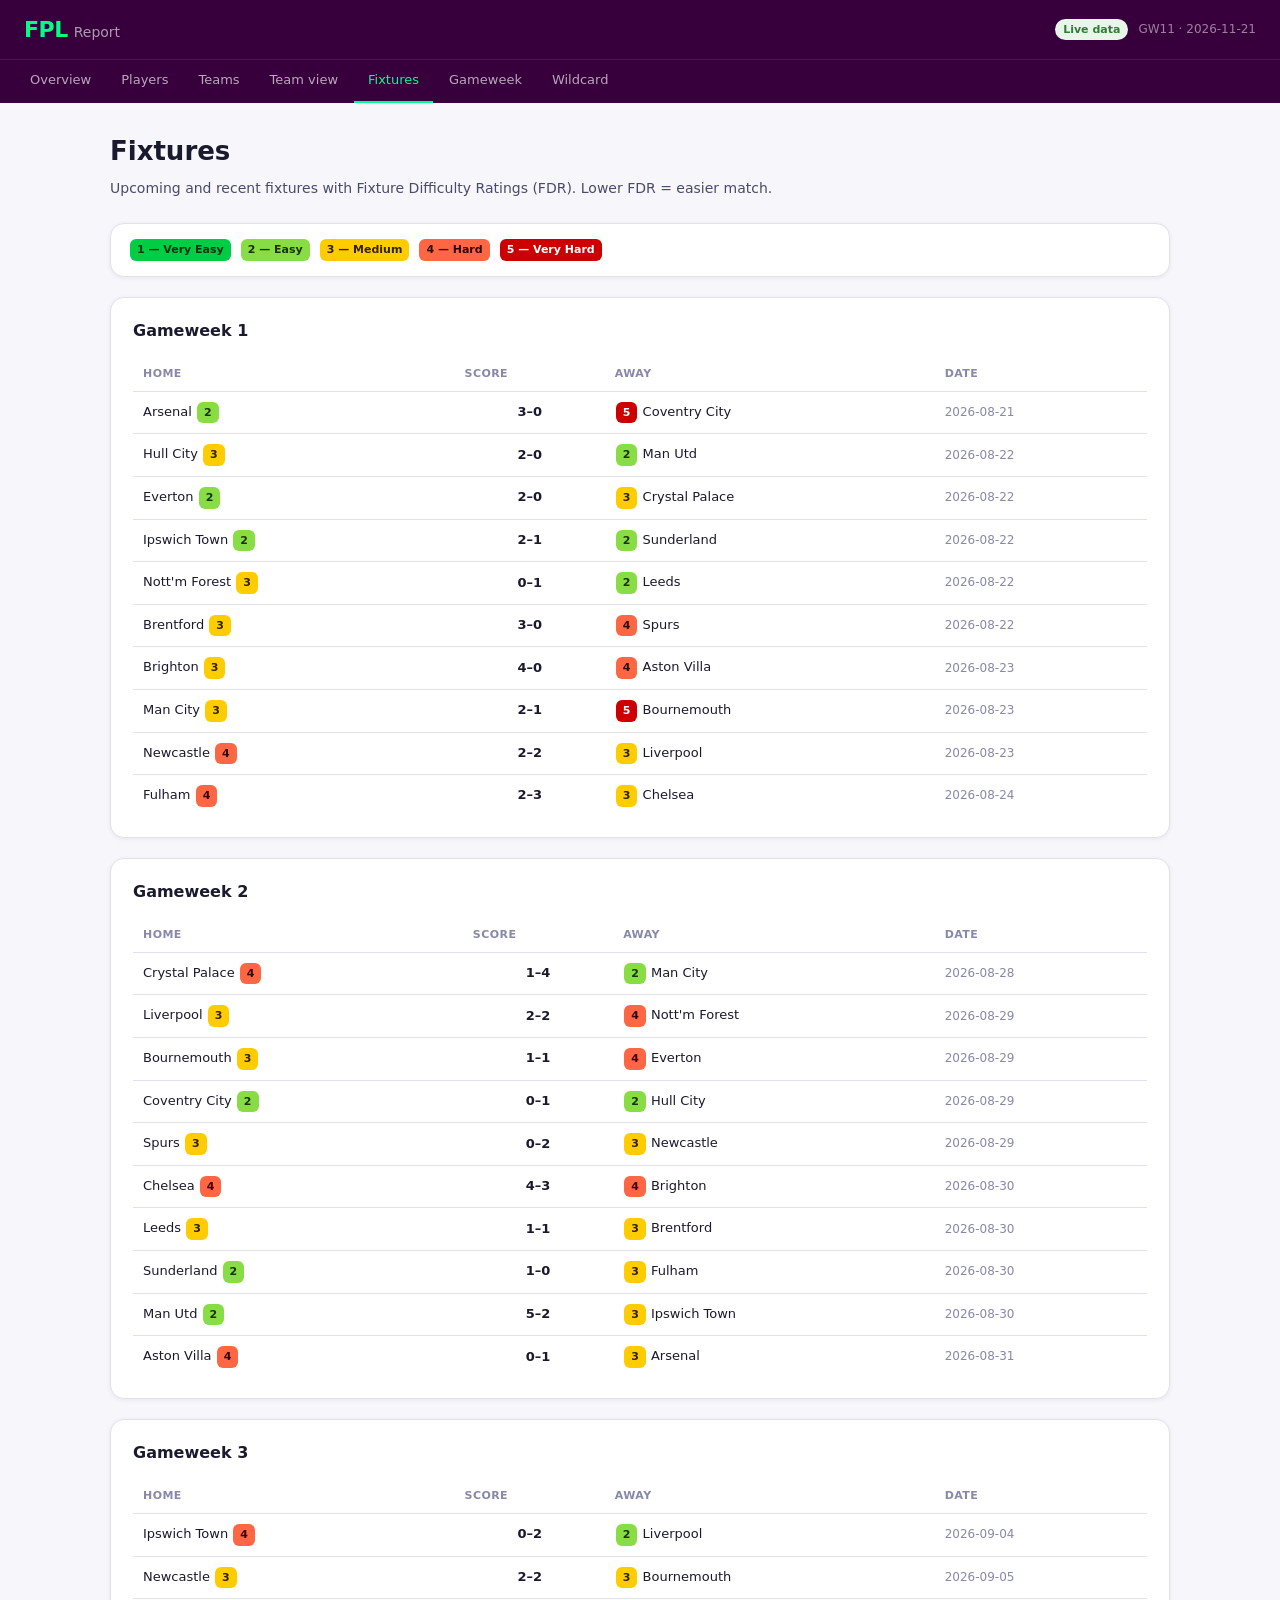
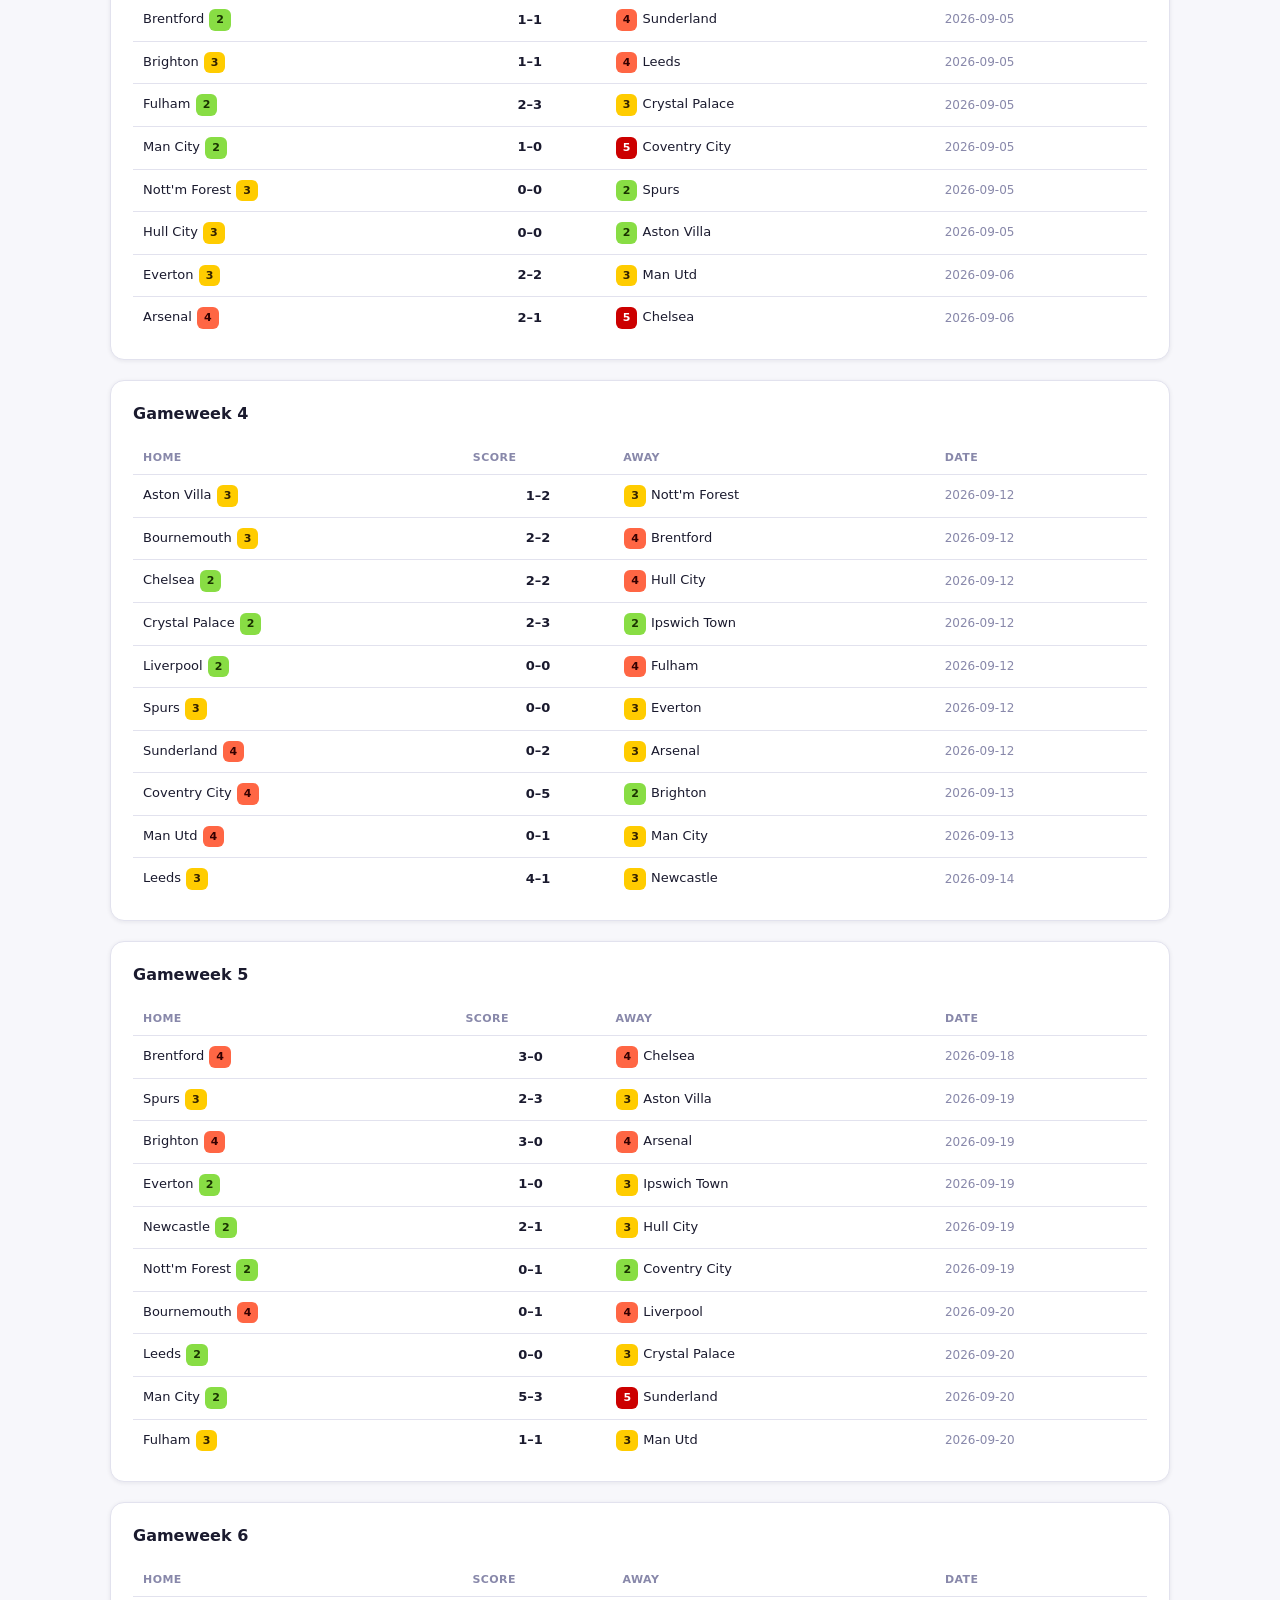
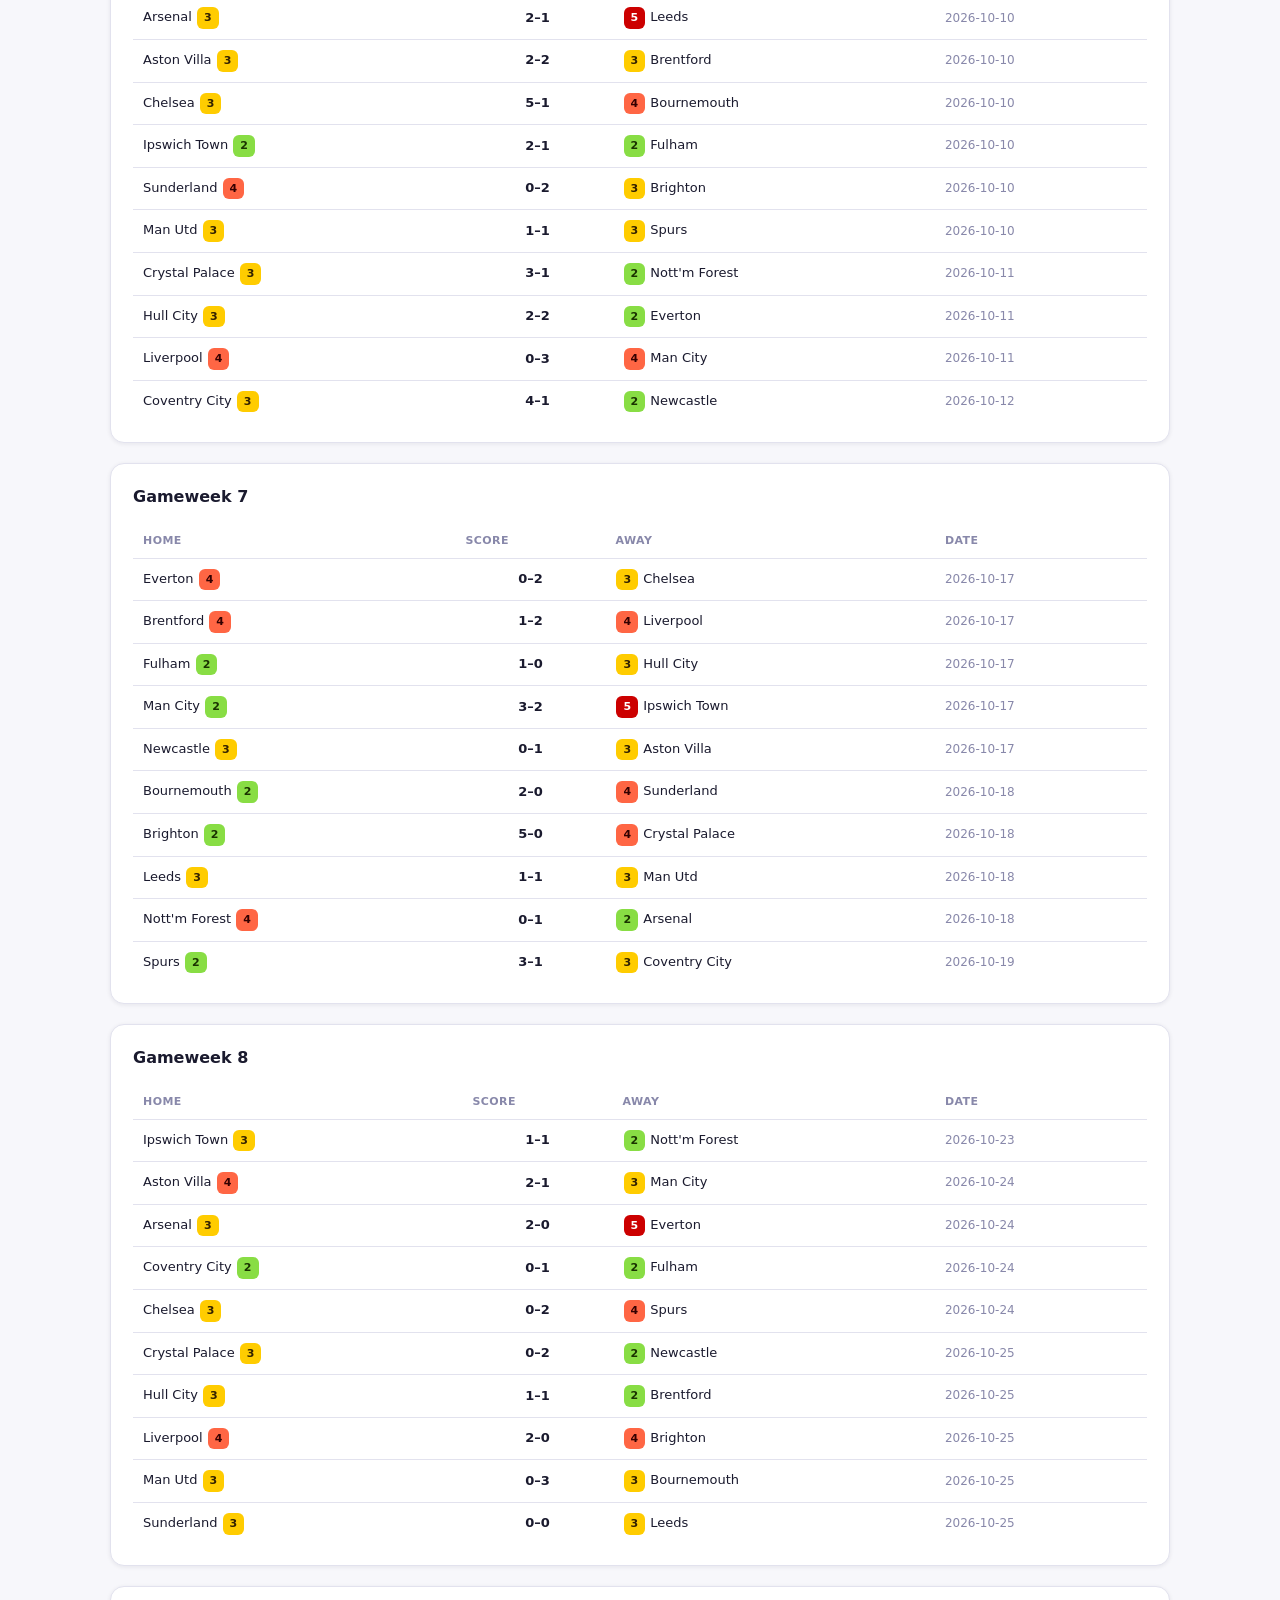
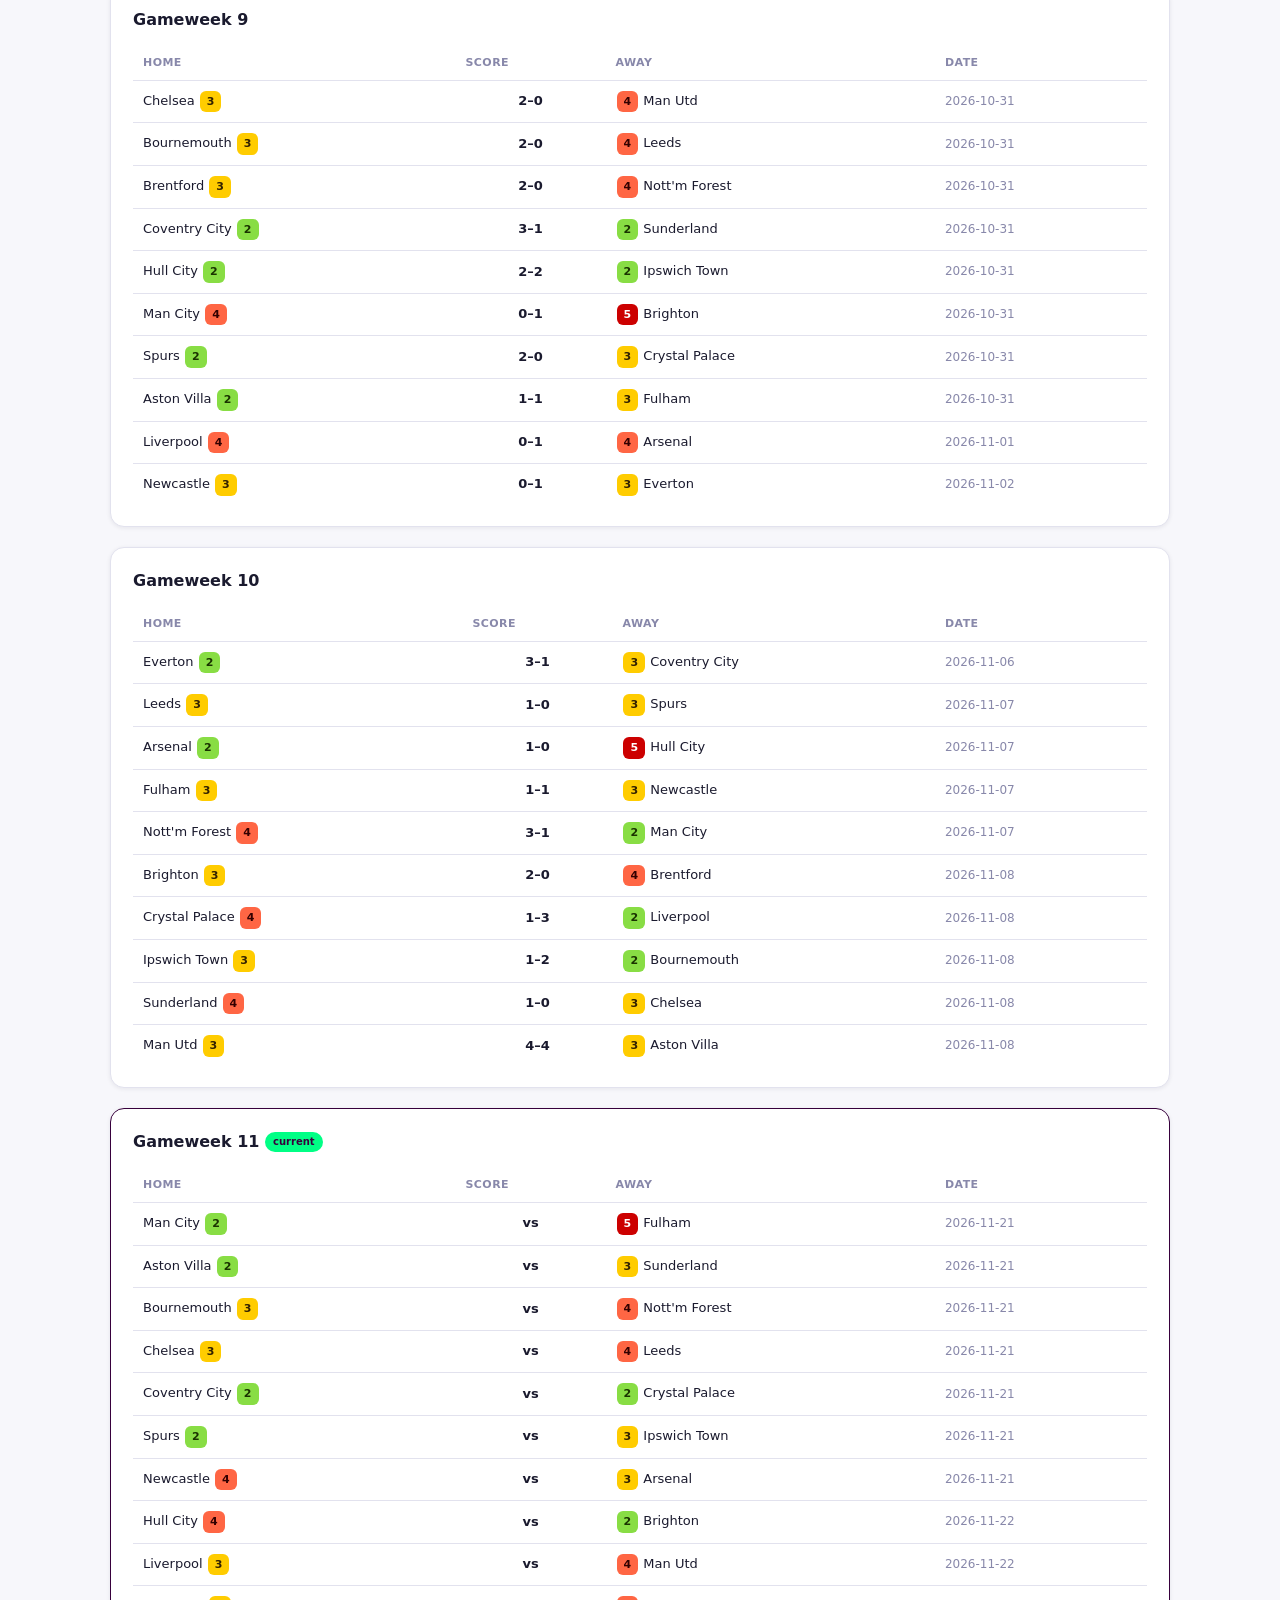
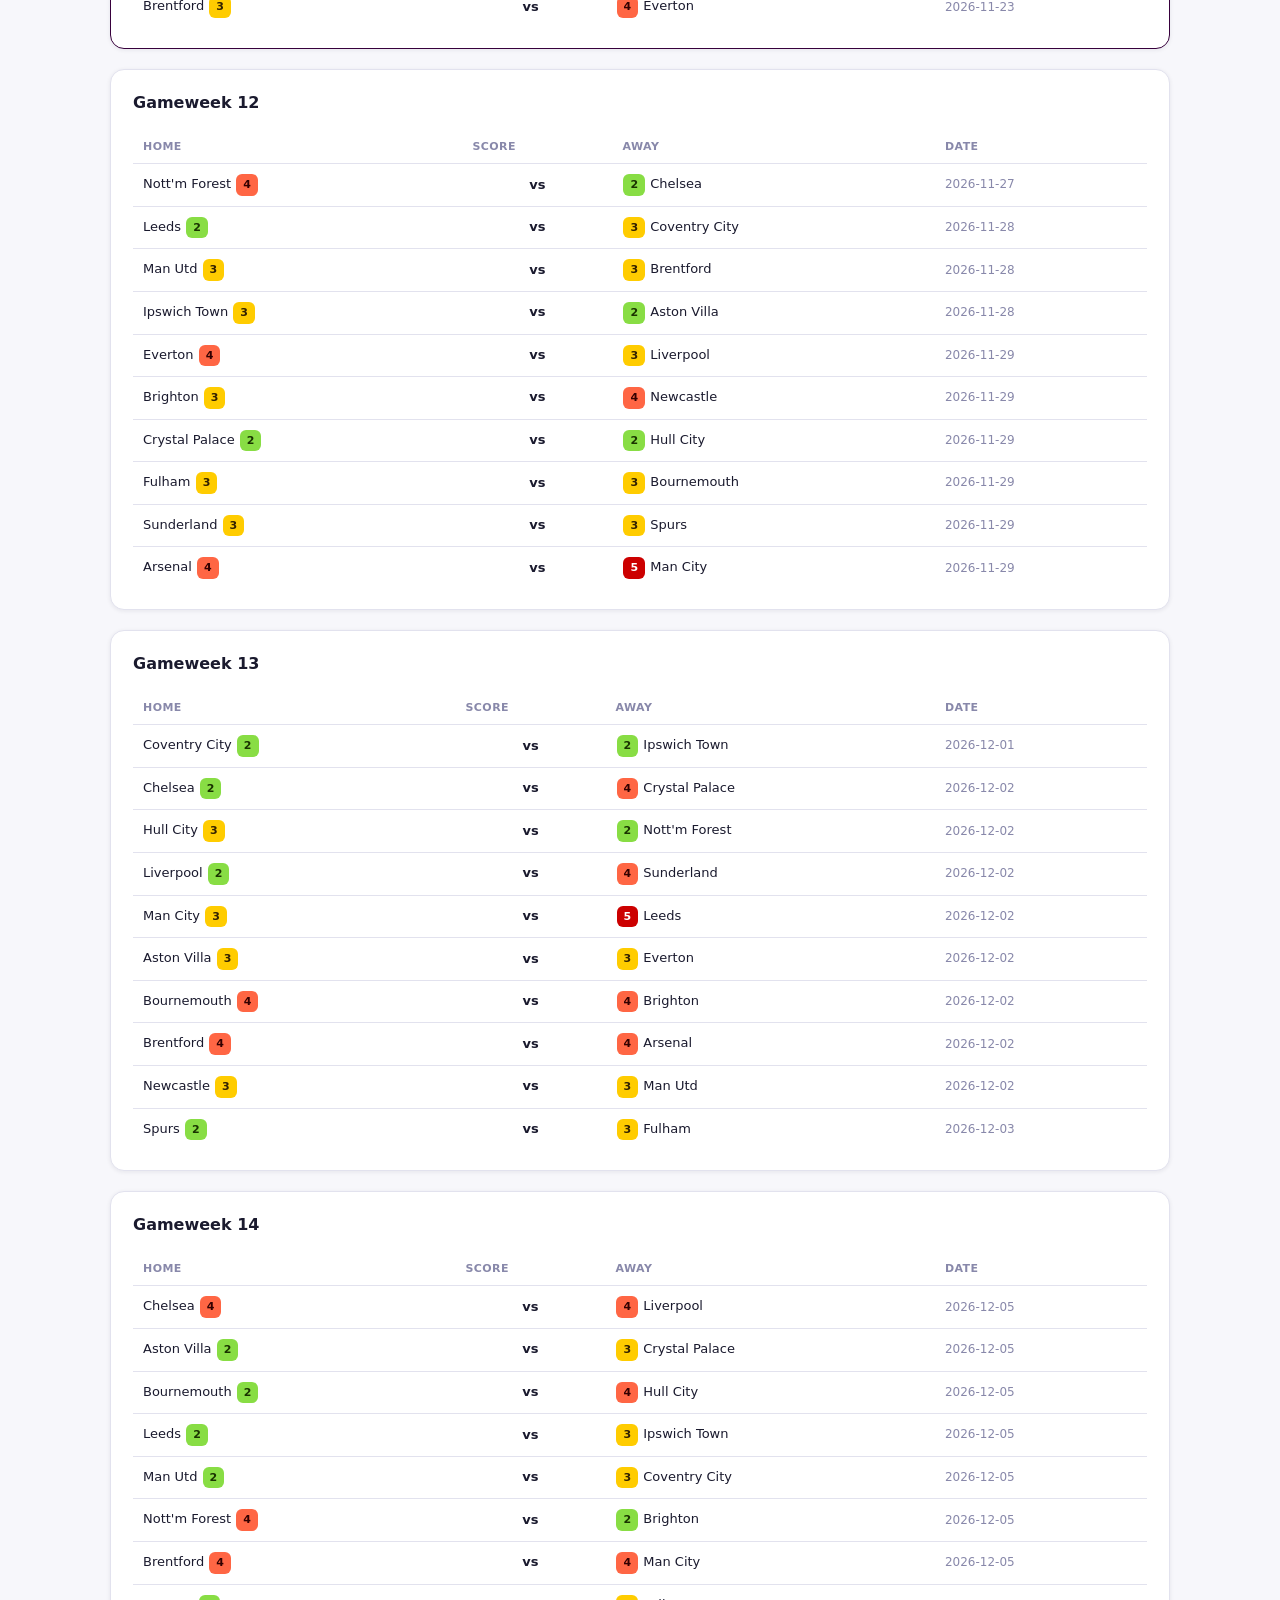
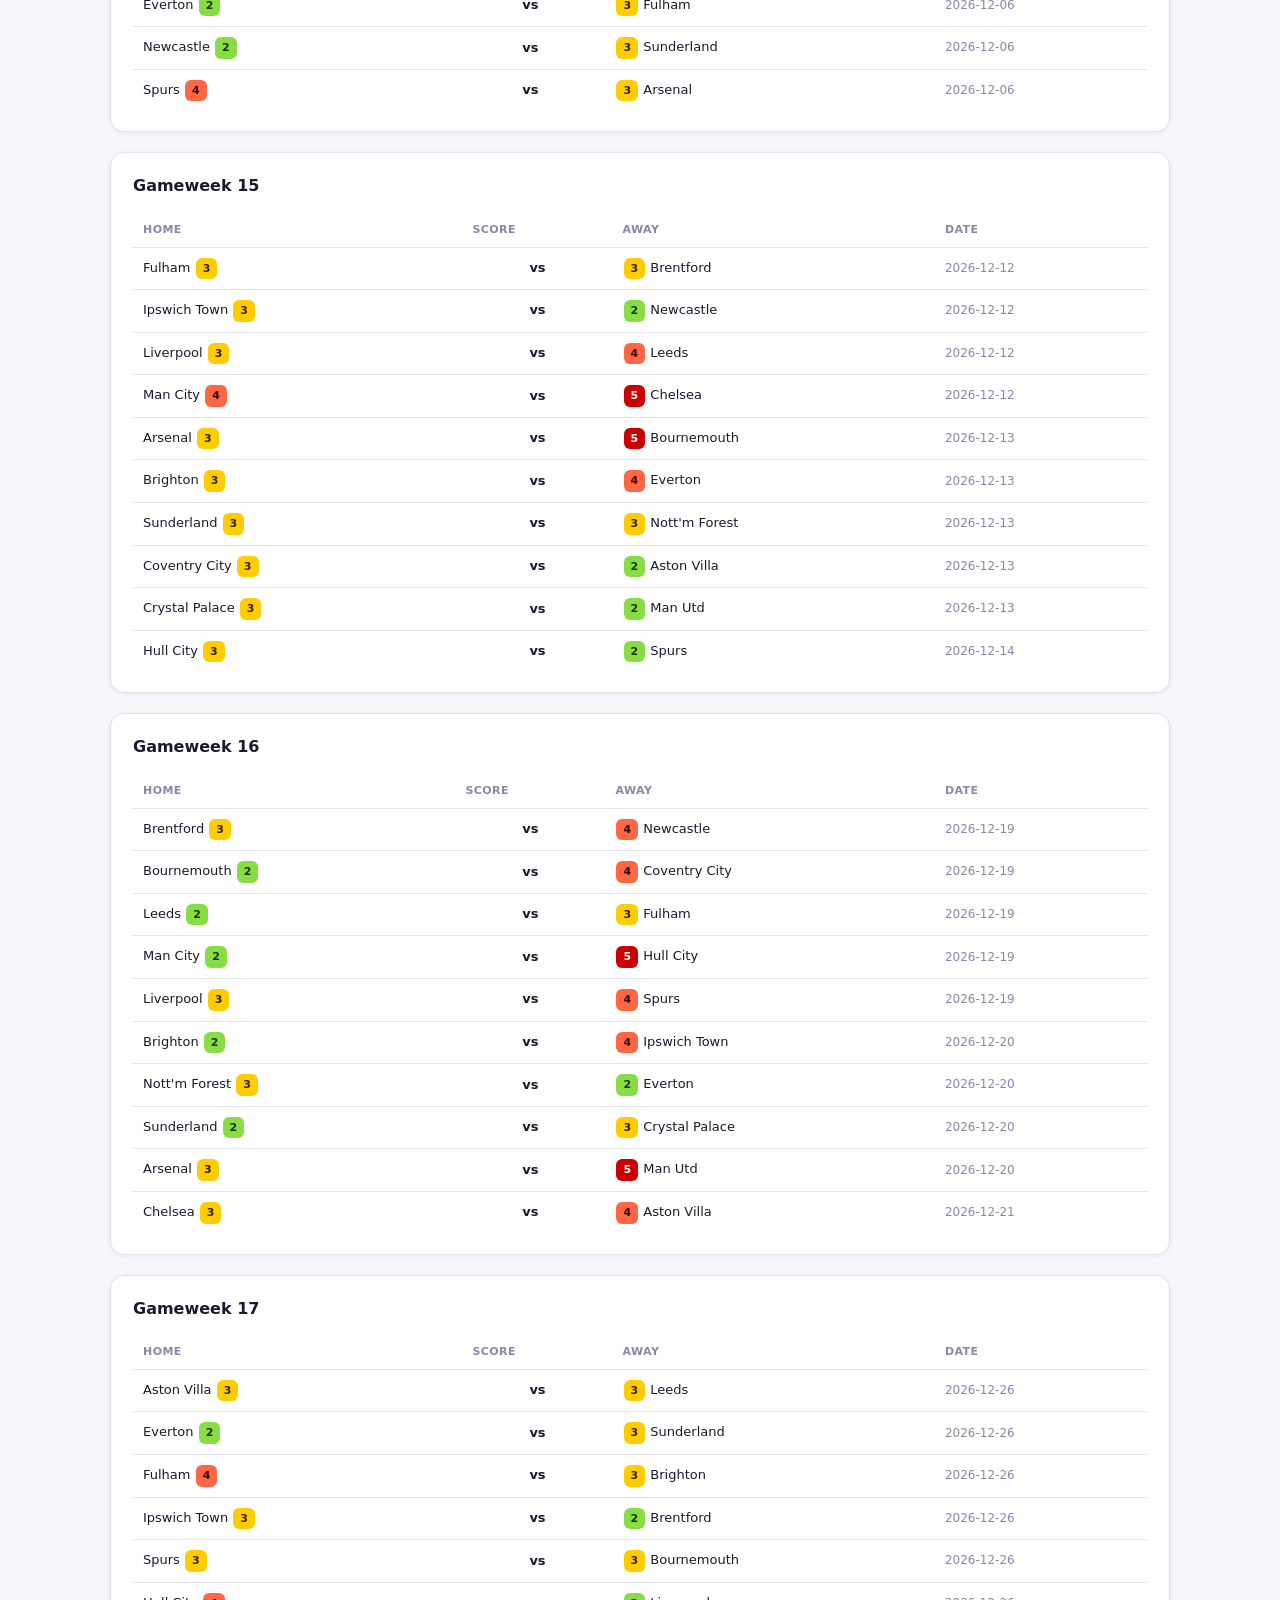
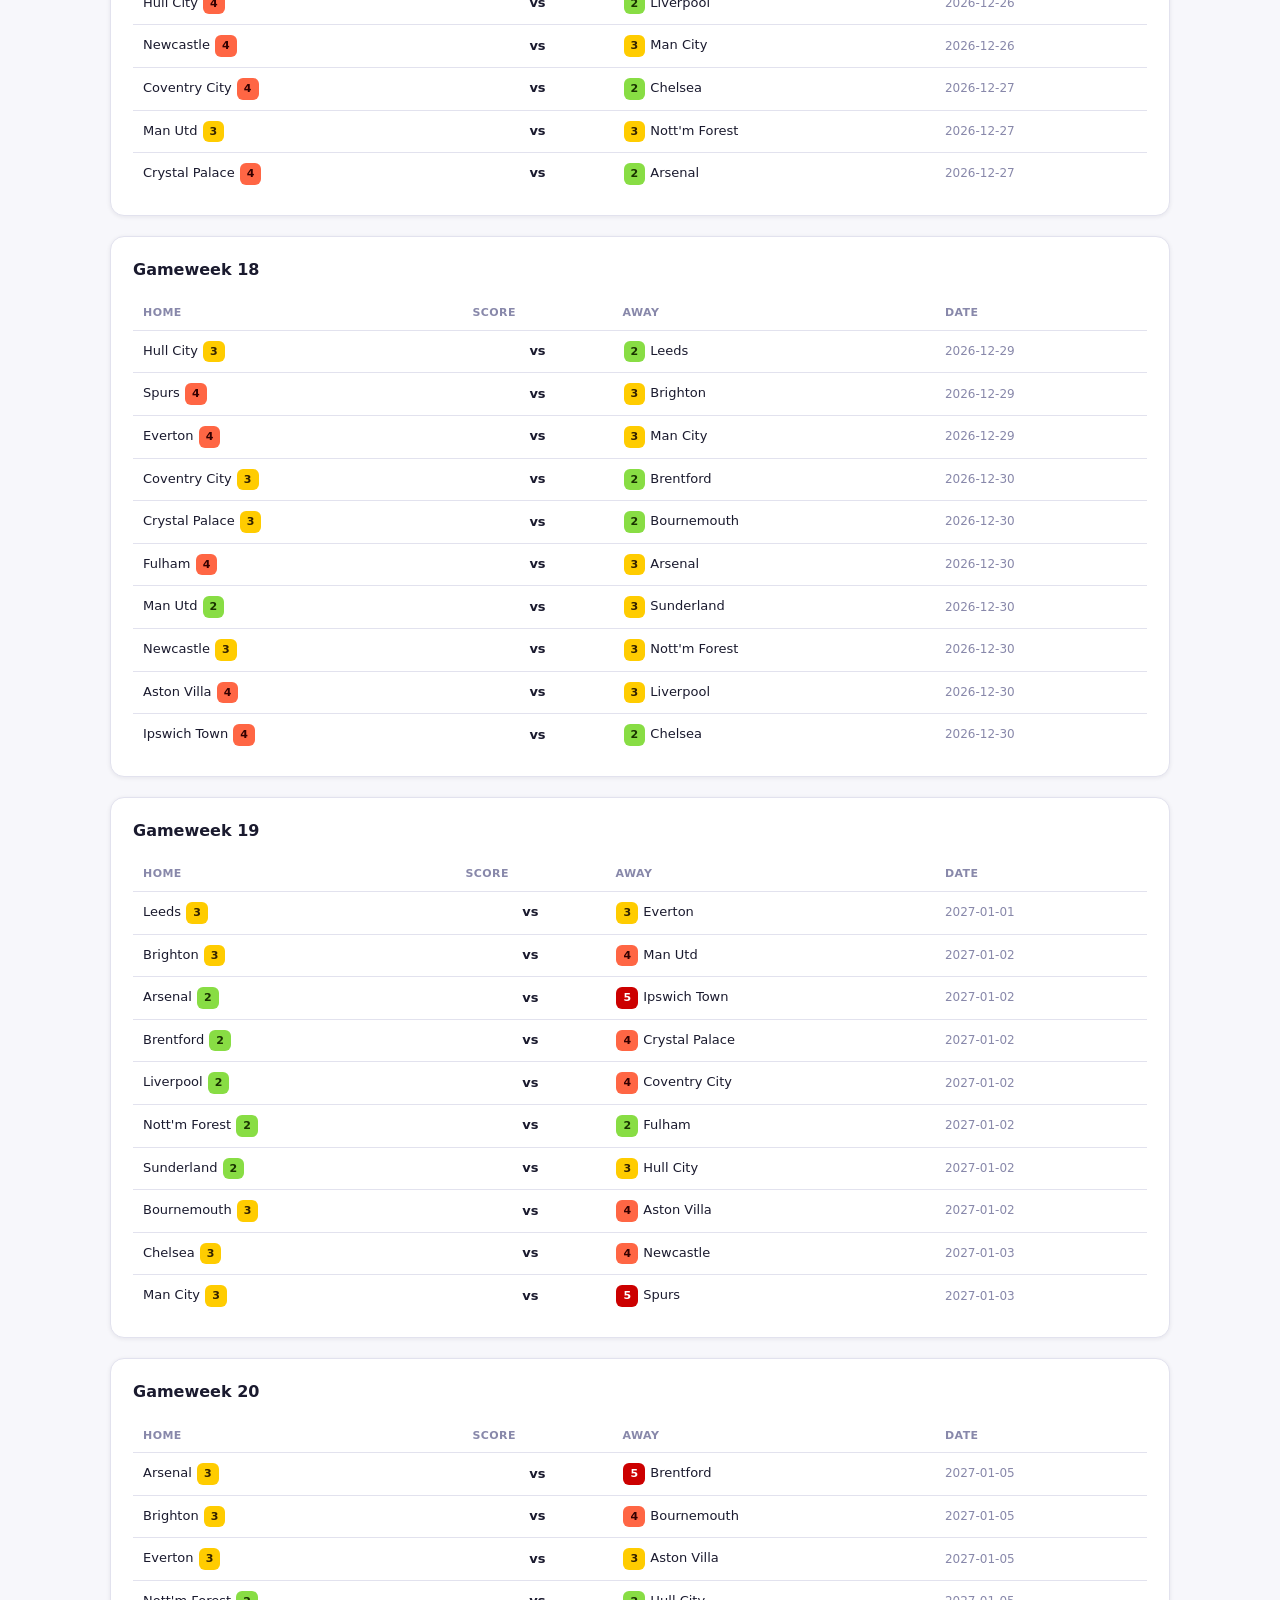
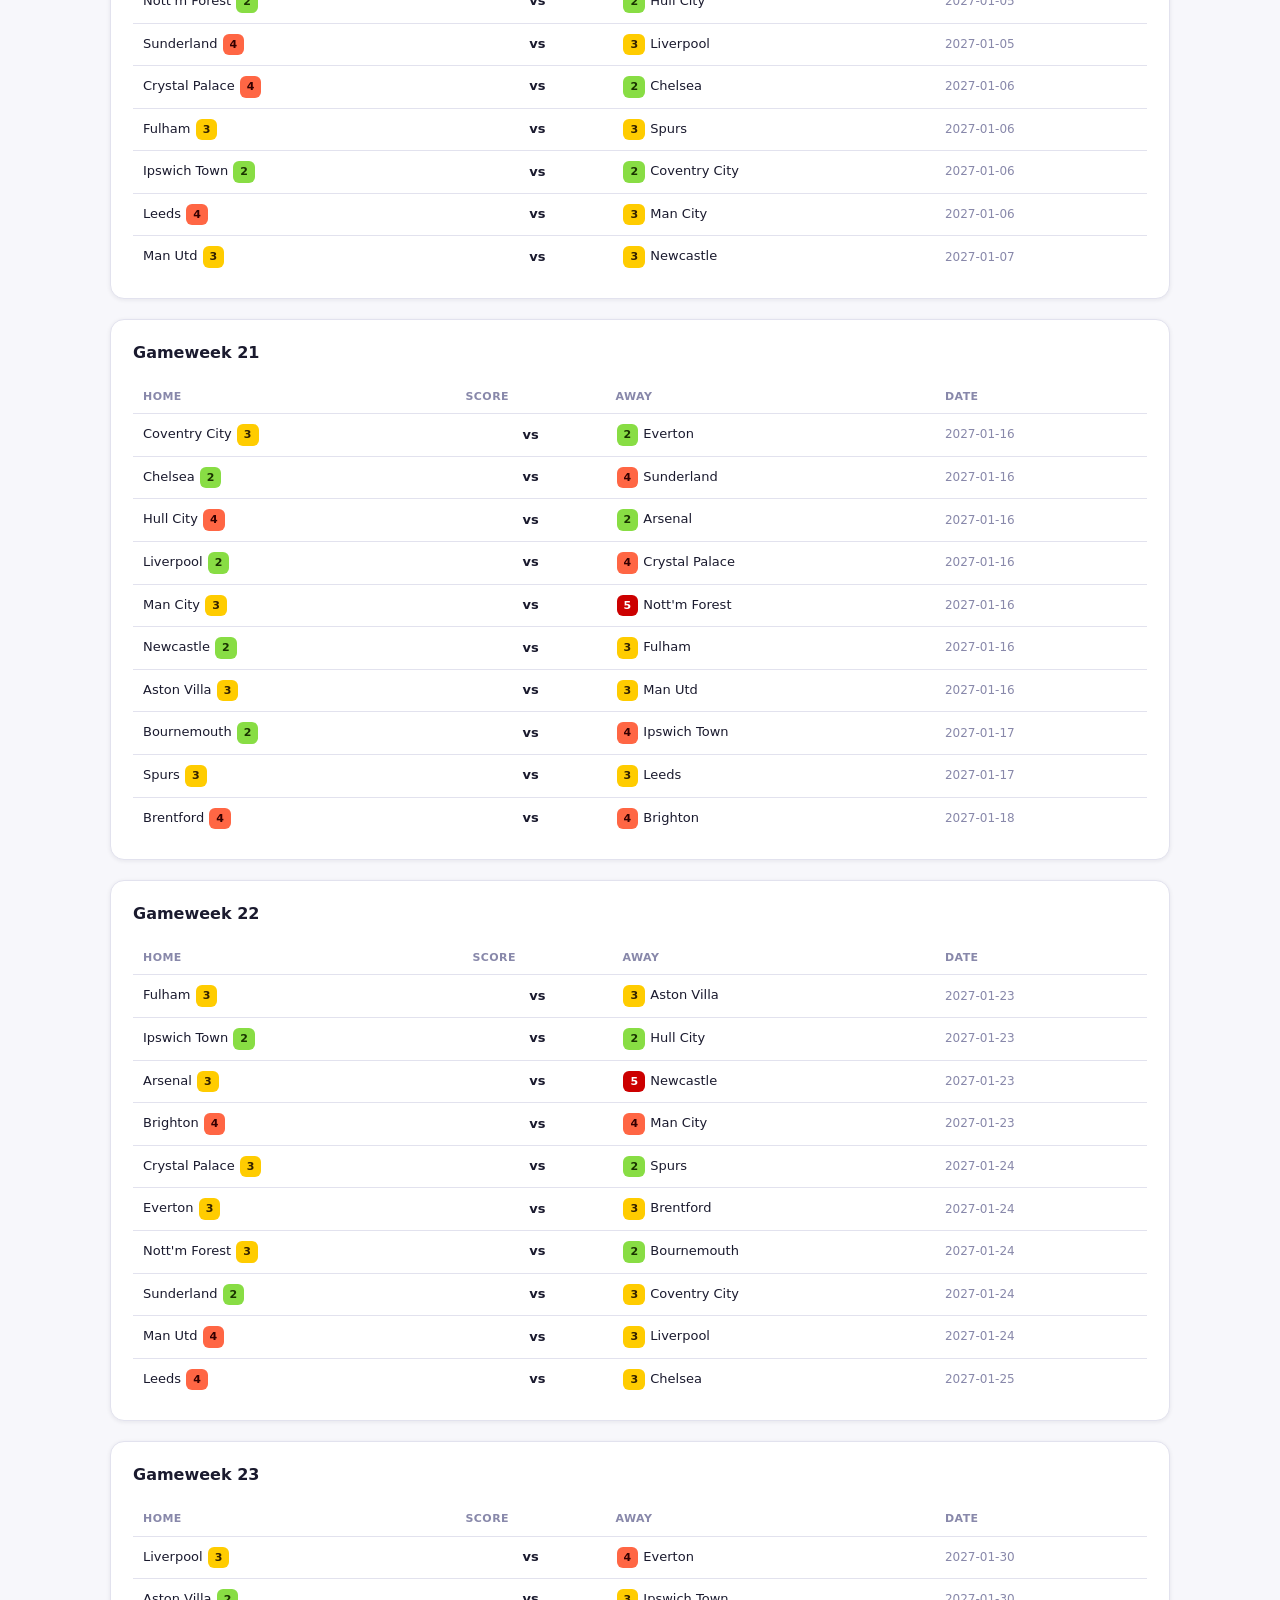
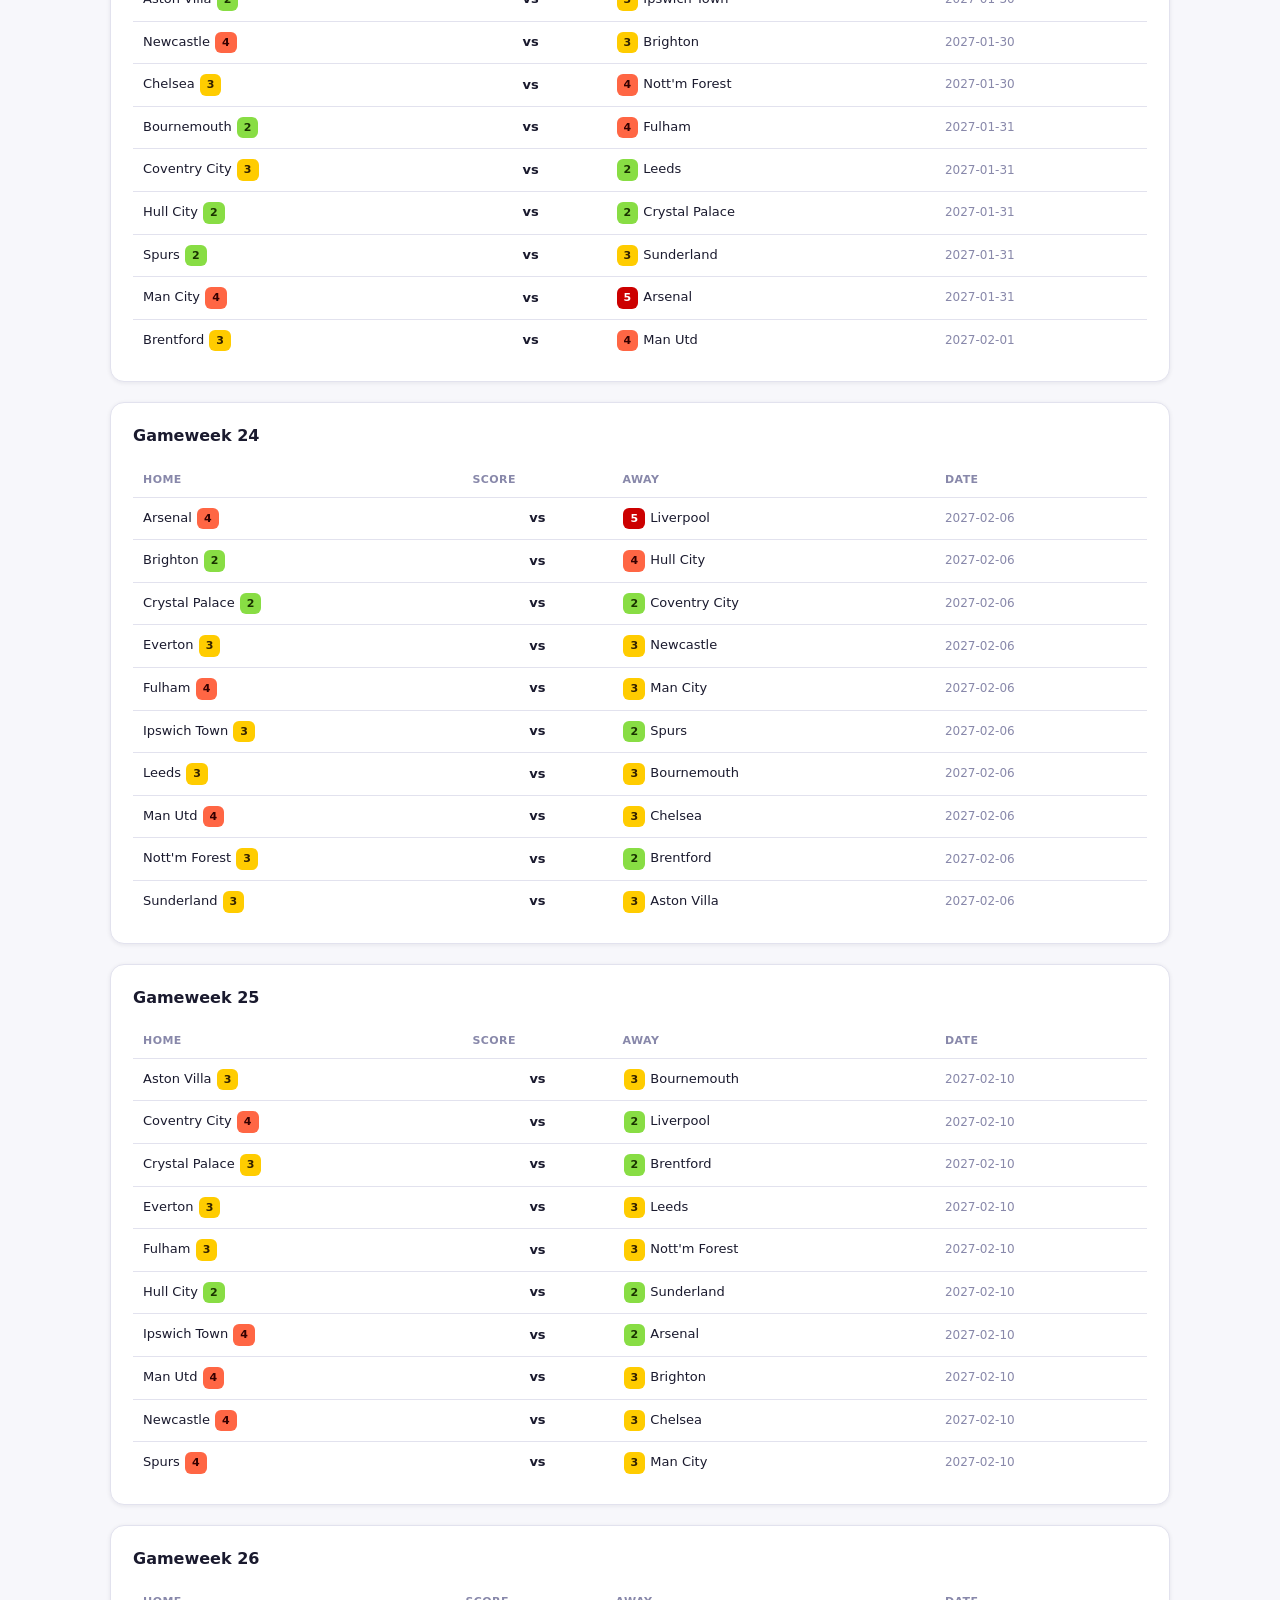
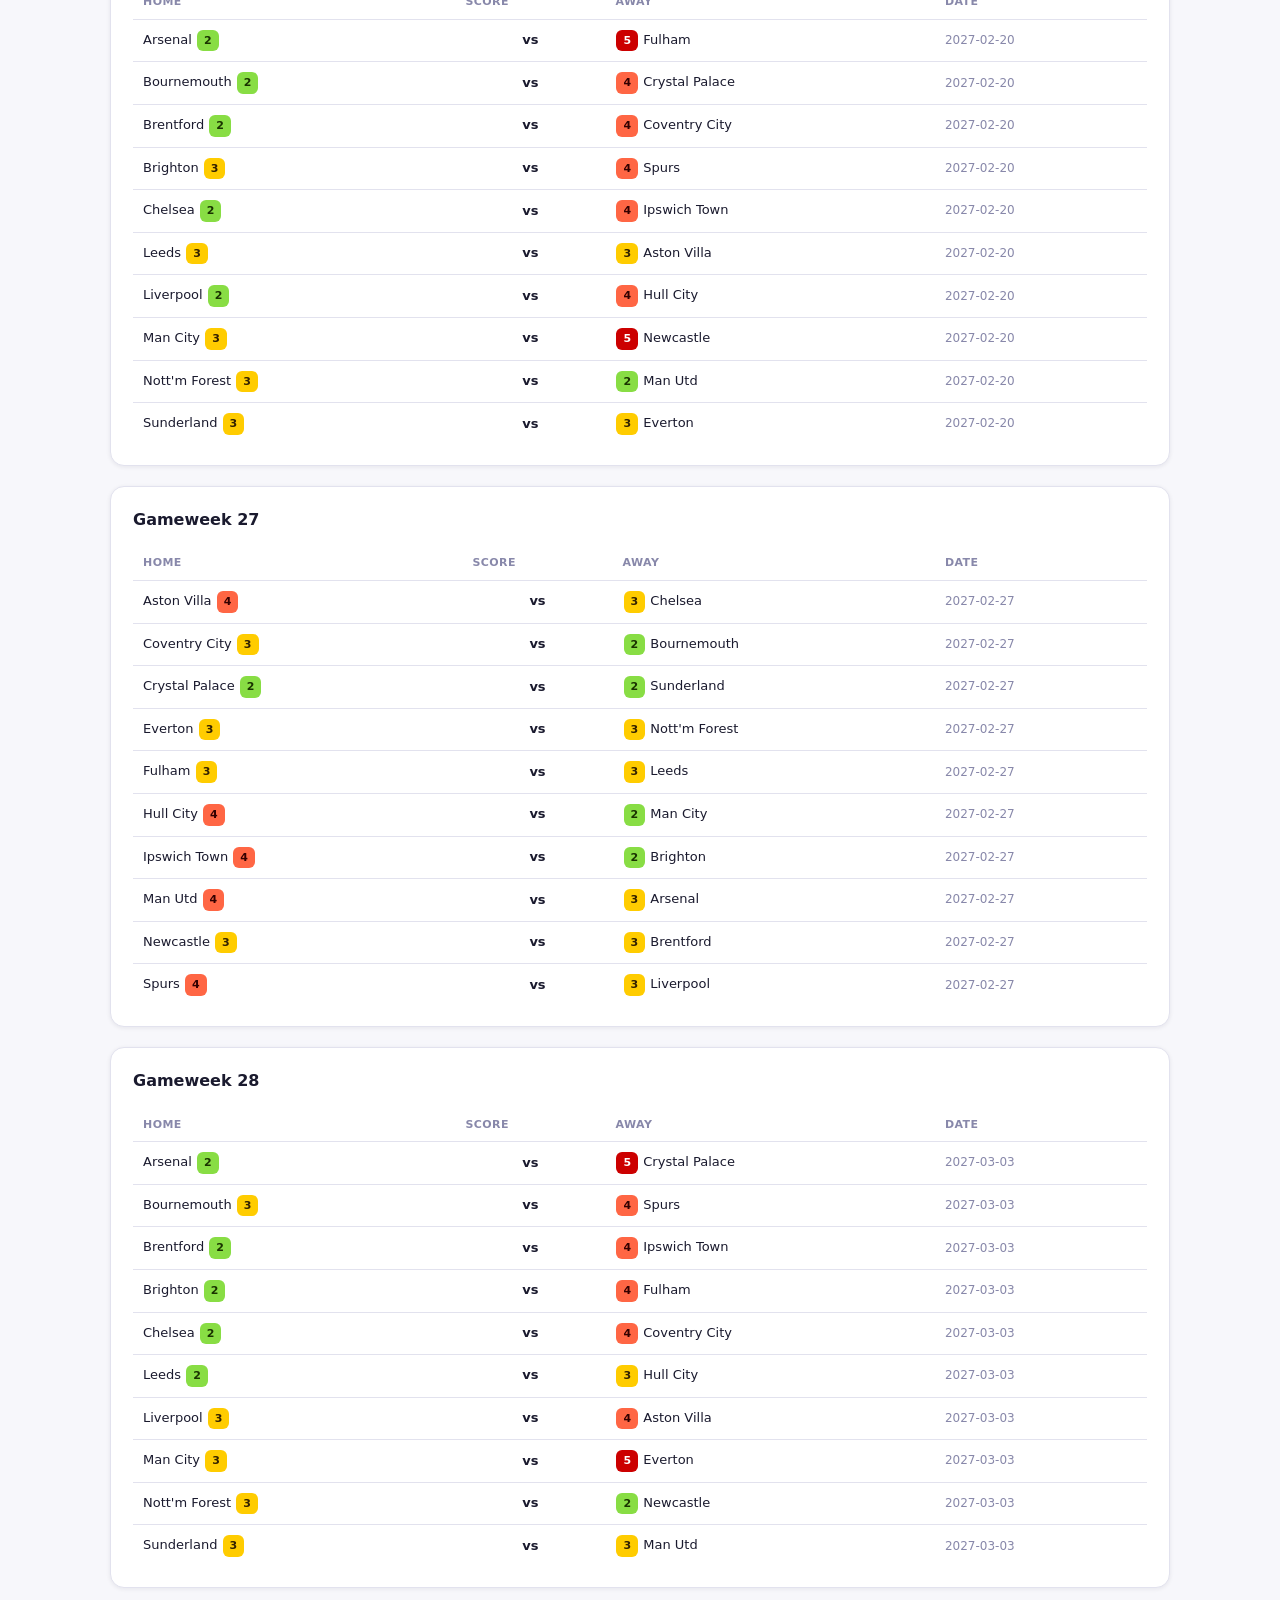
==== commit 7ffbadf0: "chore: refresh FPL data 2026-11-21" ====
--- a/docs/fixtures.html
+++ b/docs/fixtures.html
@@ -15,7 +15,7 @@
       </div>
       <div class="header-meta">
         <span class="badge badge-live">Live data</span>
-        <span class="meta-info">GW10 · 2026-11-20</span>
+        <span class="meta-info">GW11 · 2026-11-21</span>
       </div>
     </div>
     <nav class="site-nav">
@@ -1179,8 +1179,8 @@
             </tr></tbody>
           </table>
         </section>
-        <section class="card fixture-gw  fixture-gw--current">
-          <h2>Gameweek 10 <span class="badge badge-current">current</span></h2>
+        <section class="card fixture-gw">
+          <h2>Gameweek 10</h2>
           <table class="data-table fixtures-table">
             <thead><tr><th>Home</th><th>Score</th><th>Away</th><th>Date</th></tr></thead>
             <tbody>
@@ -1306,8 +1306,8 @@
             </tr></tbody>
           </table>
         </section>
-        <section class="card fixture-gw">
-          <h2>Gameweek 11</h2>
+        <section class="card fixture-gw  fixture-gw--current">
+          <h2>Gameweek 11 <span class="badge badge-current">current</span></h2>
           <table class="data-table fixtures-table">
             <thead><tr><th>Home</th><th>Score</th><th>Away</th><th>Date</th></tr></thead>
             <tbody>
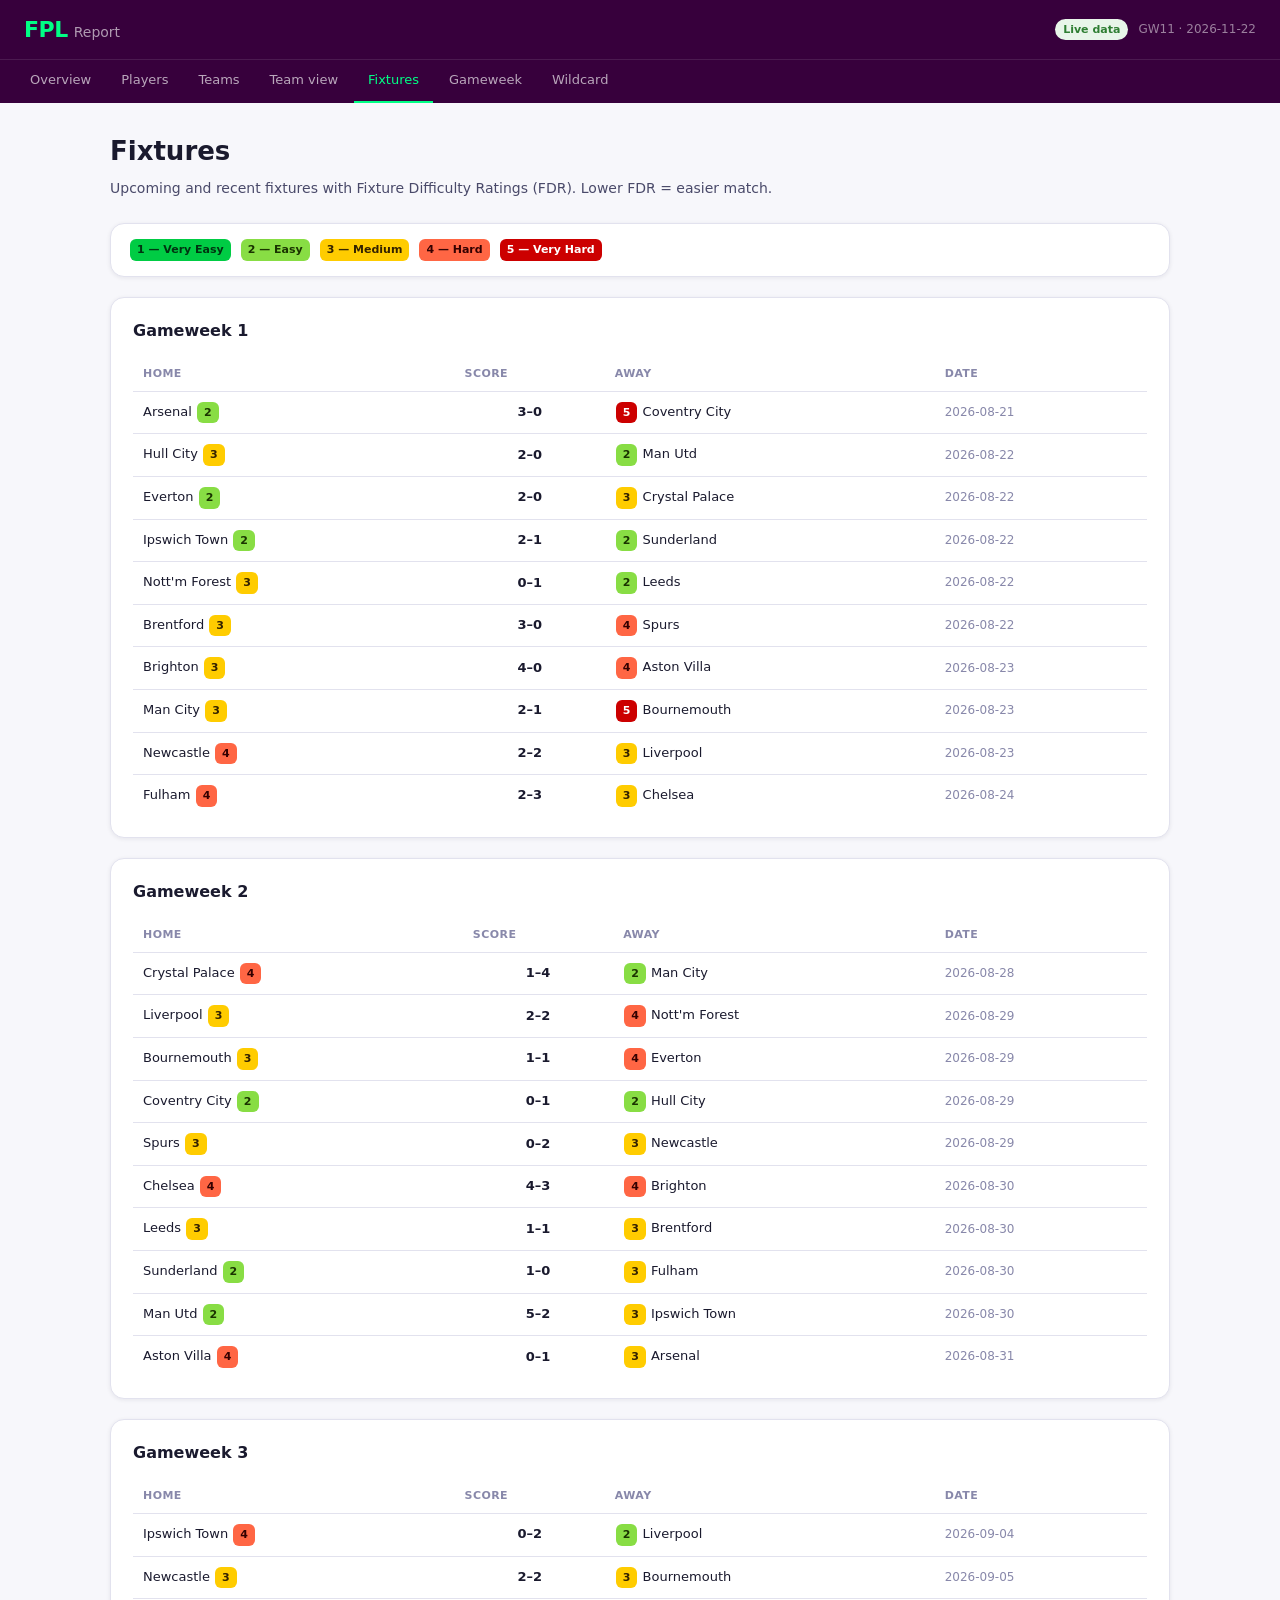
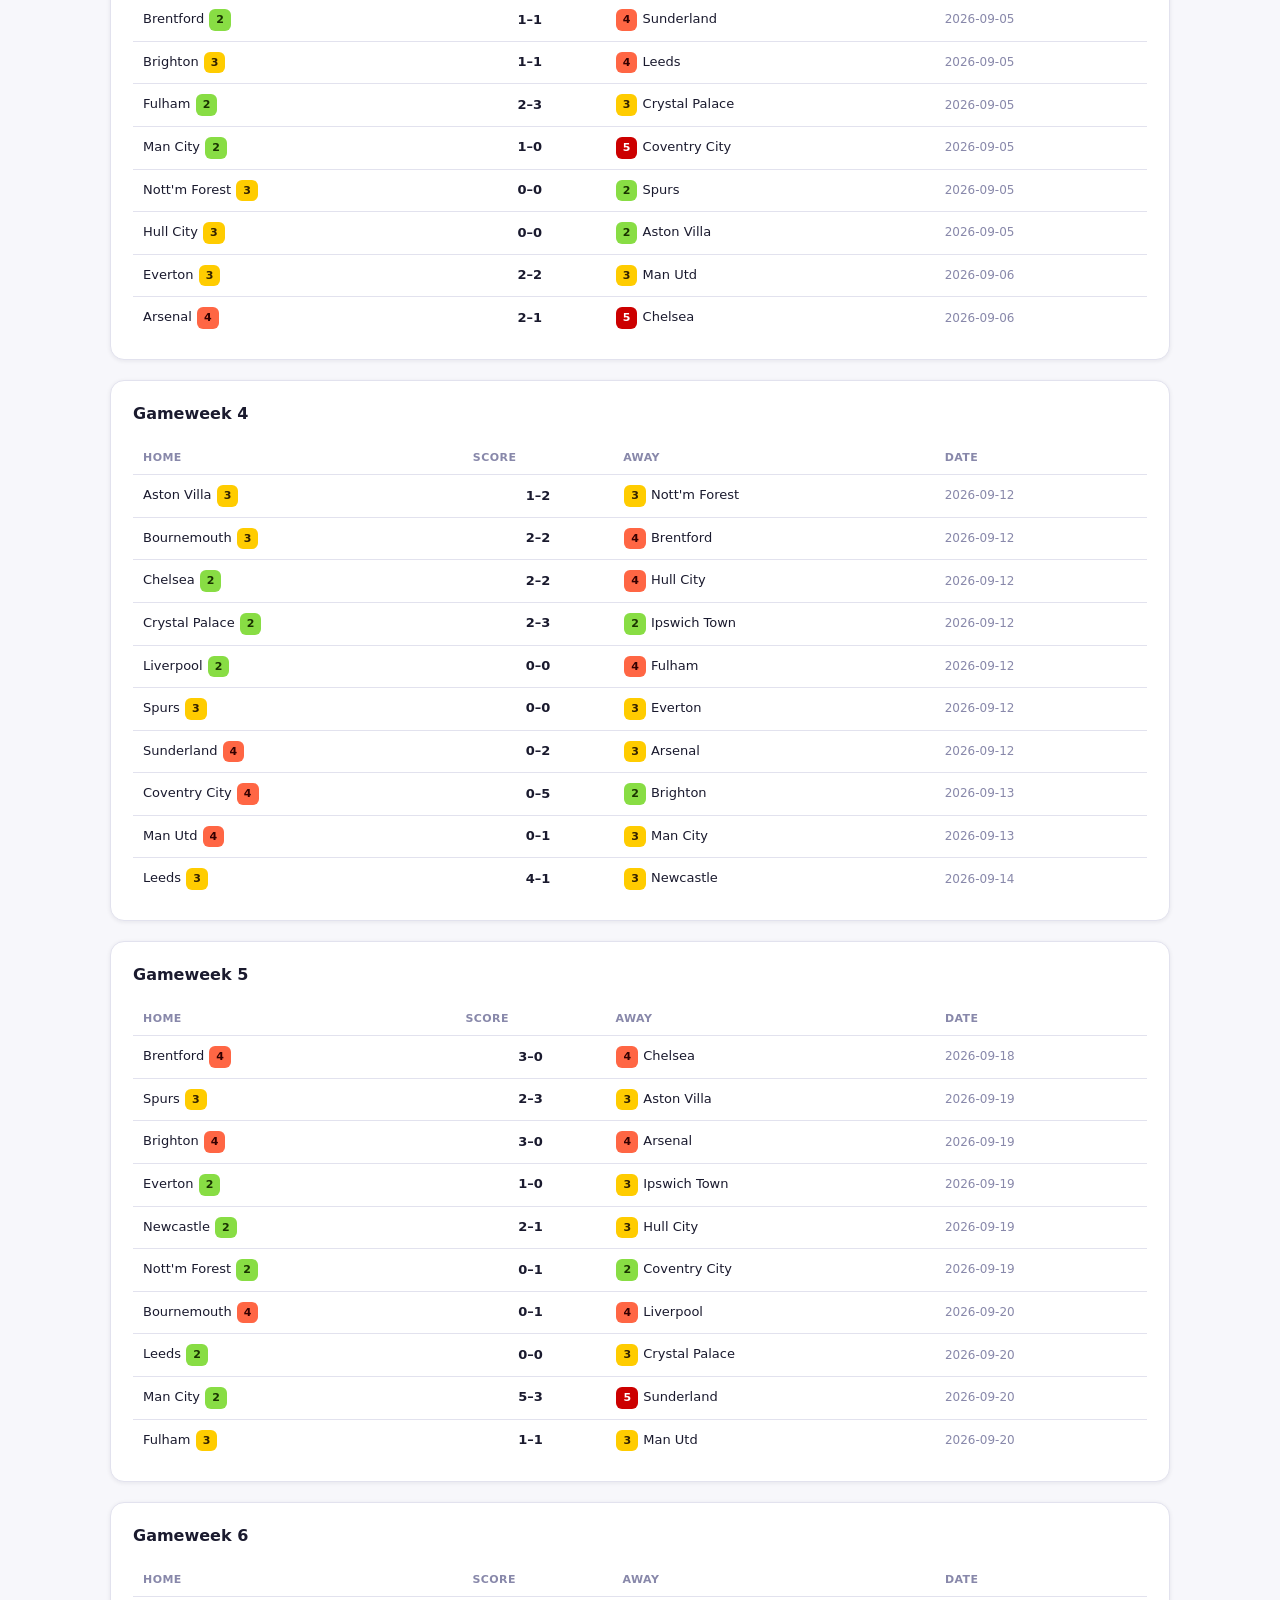
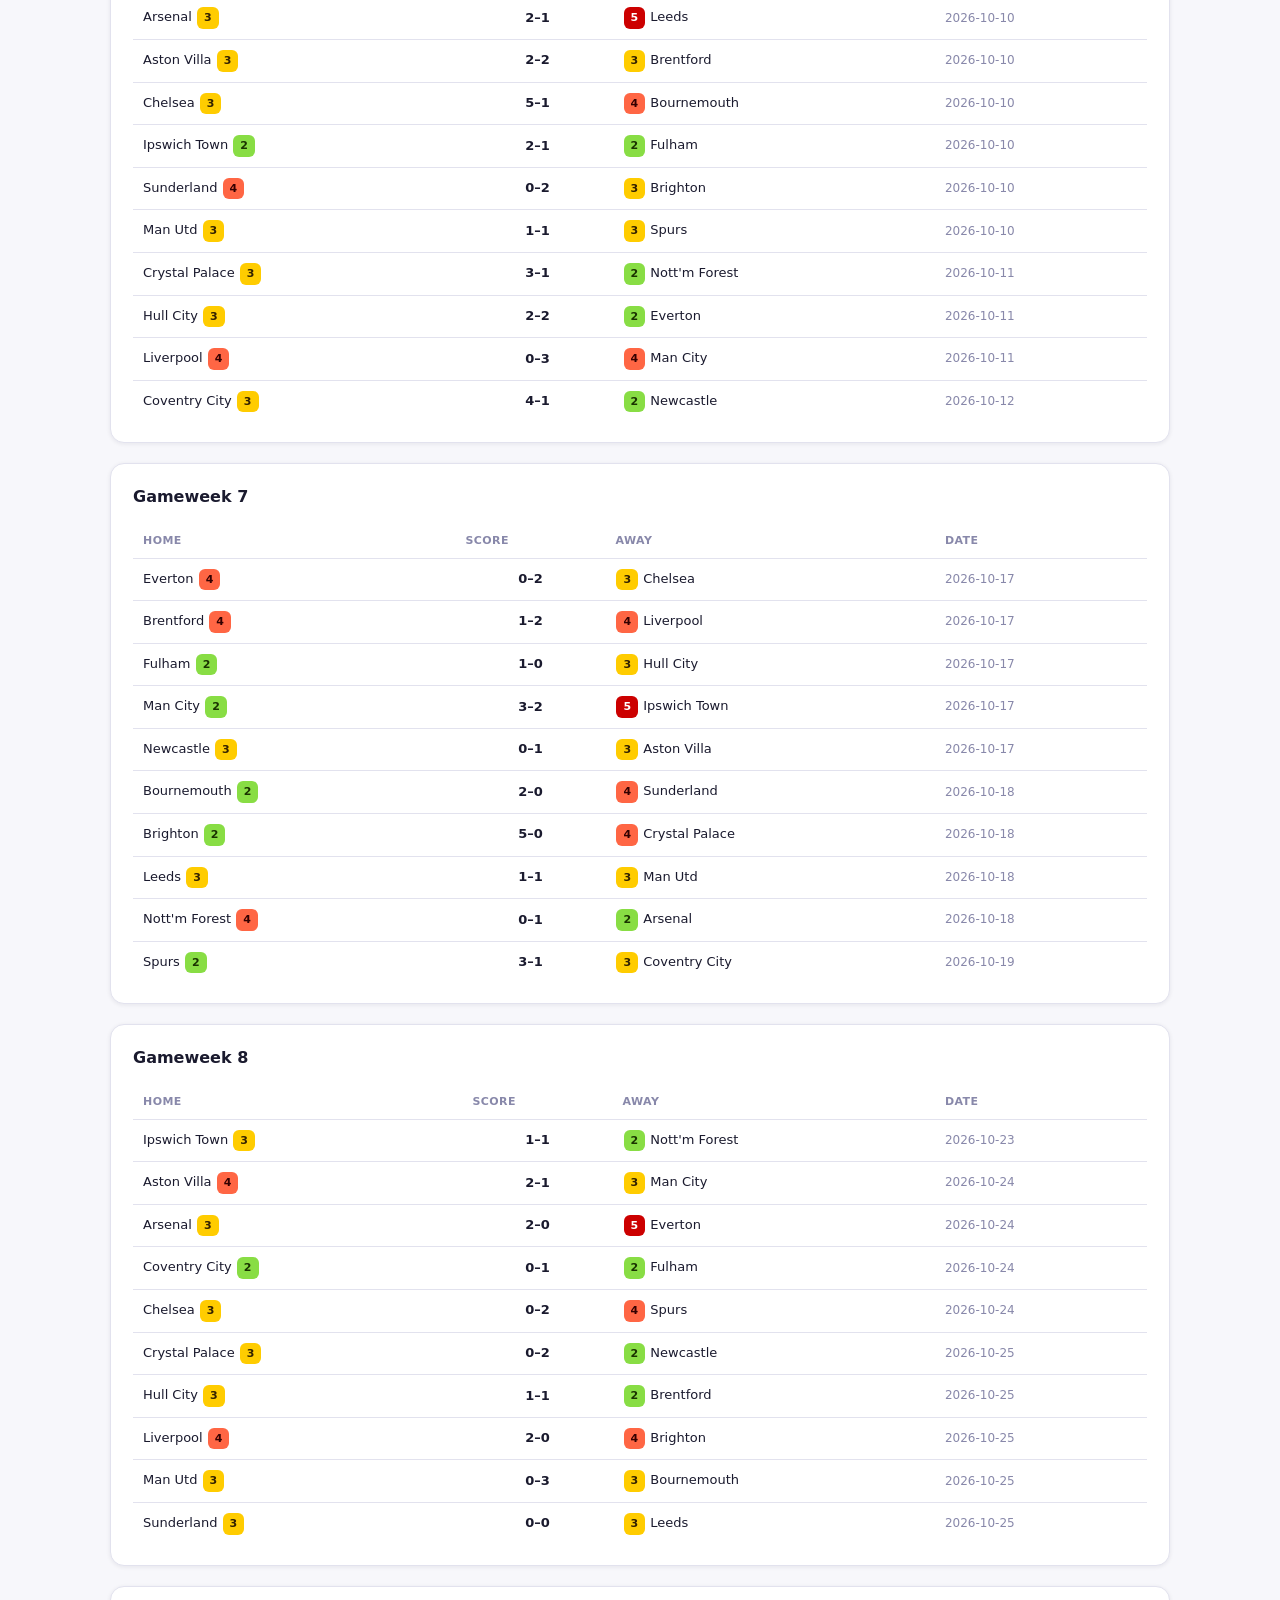
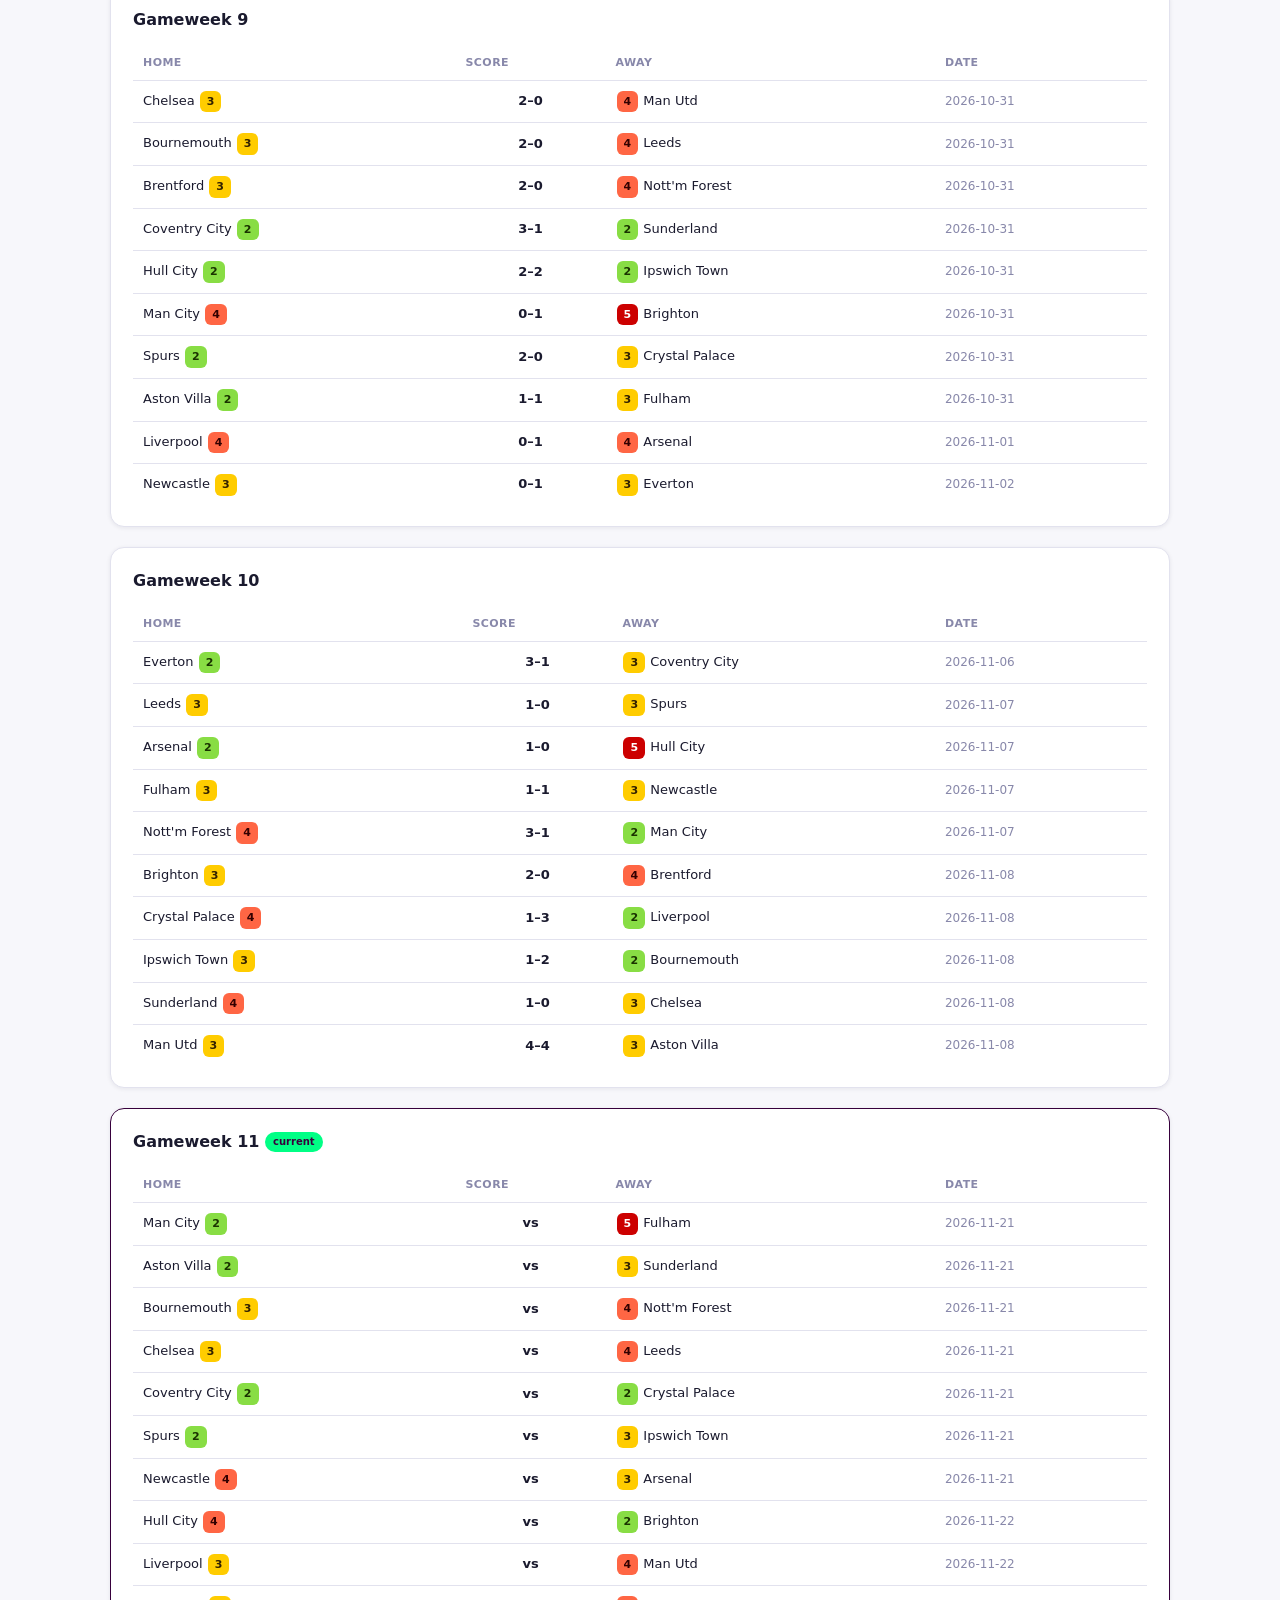
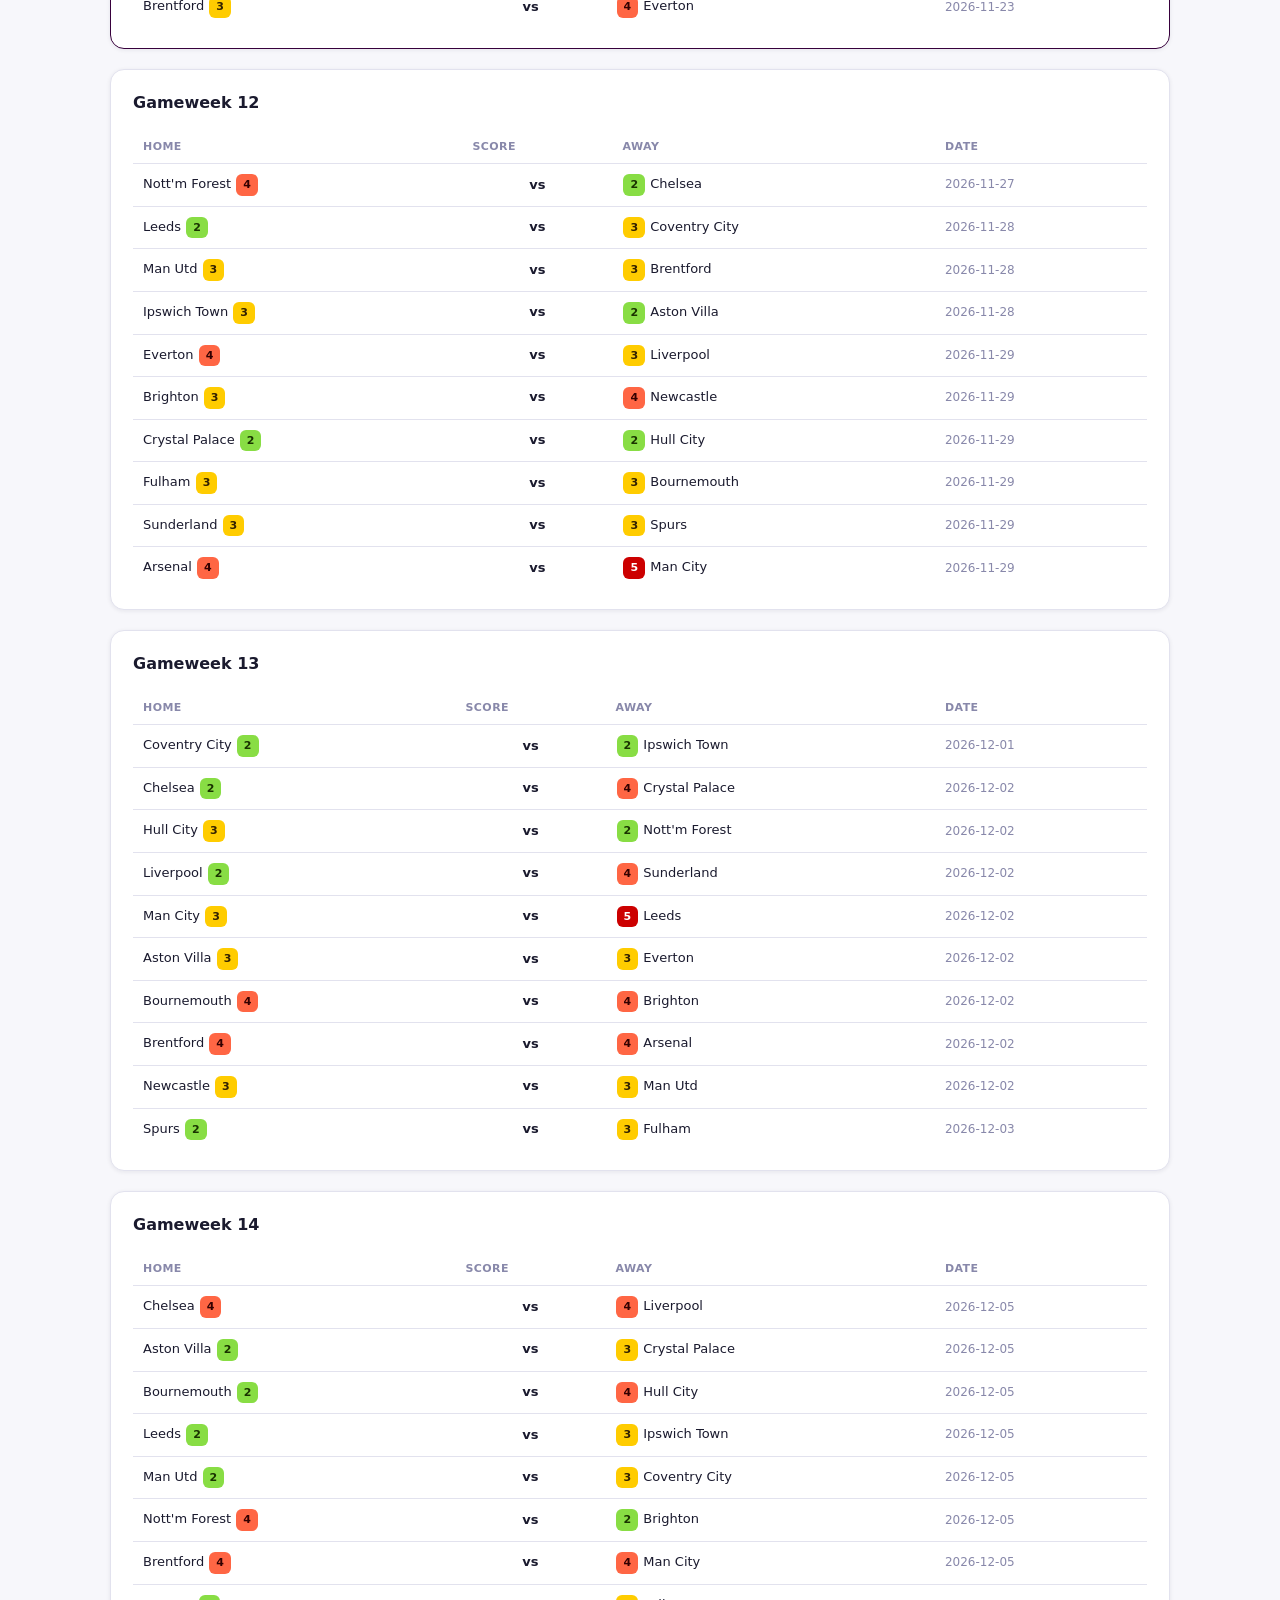
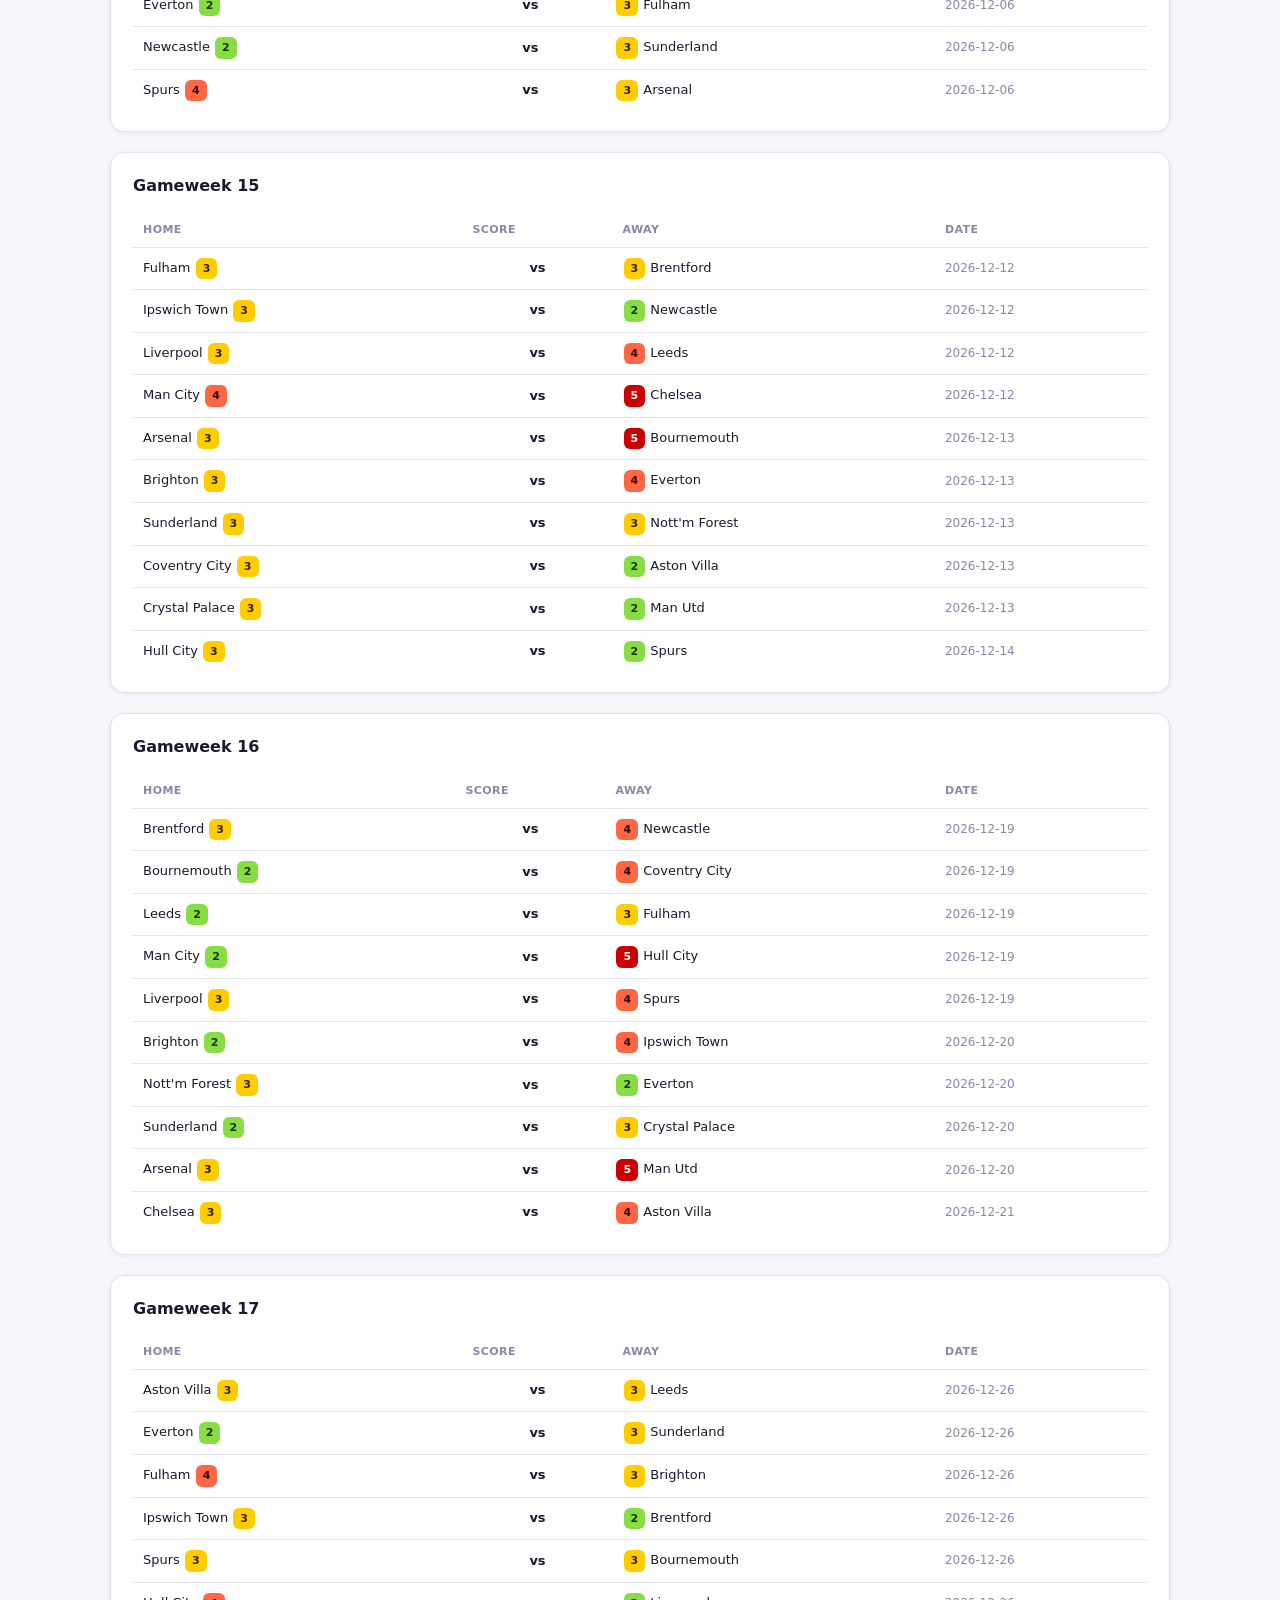
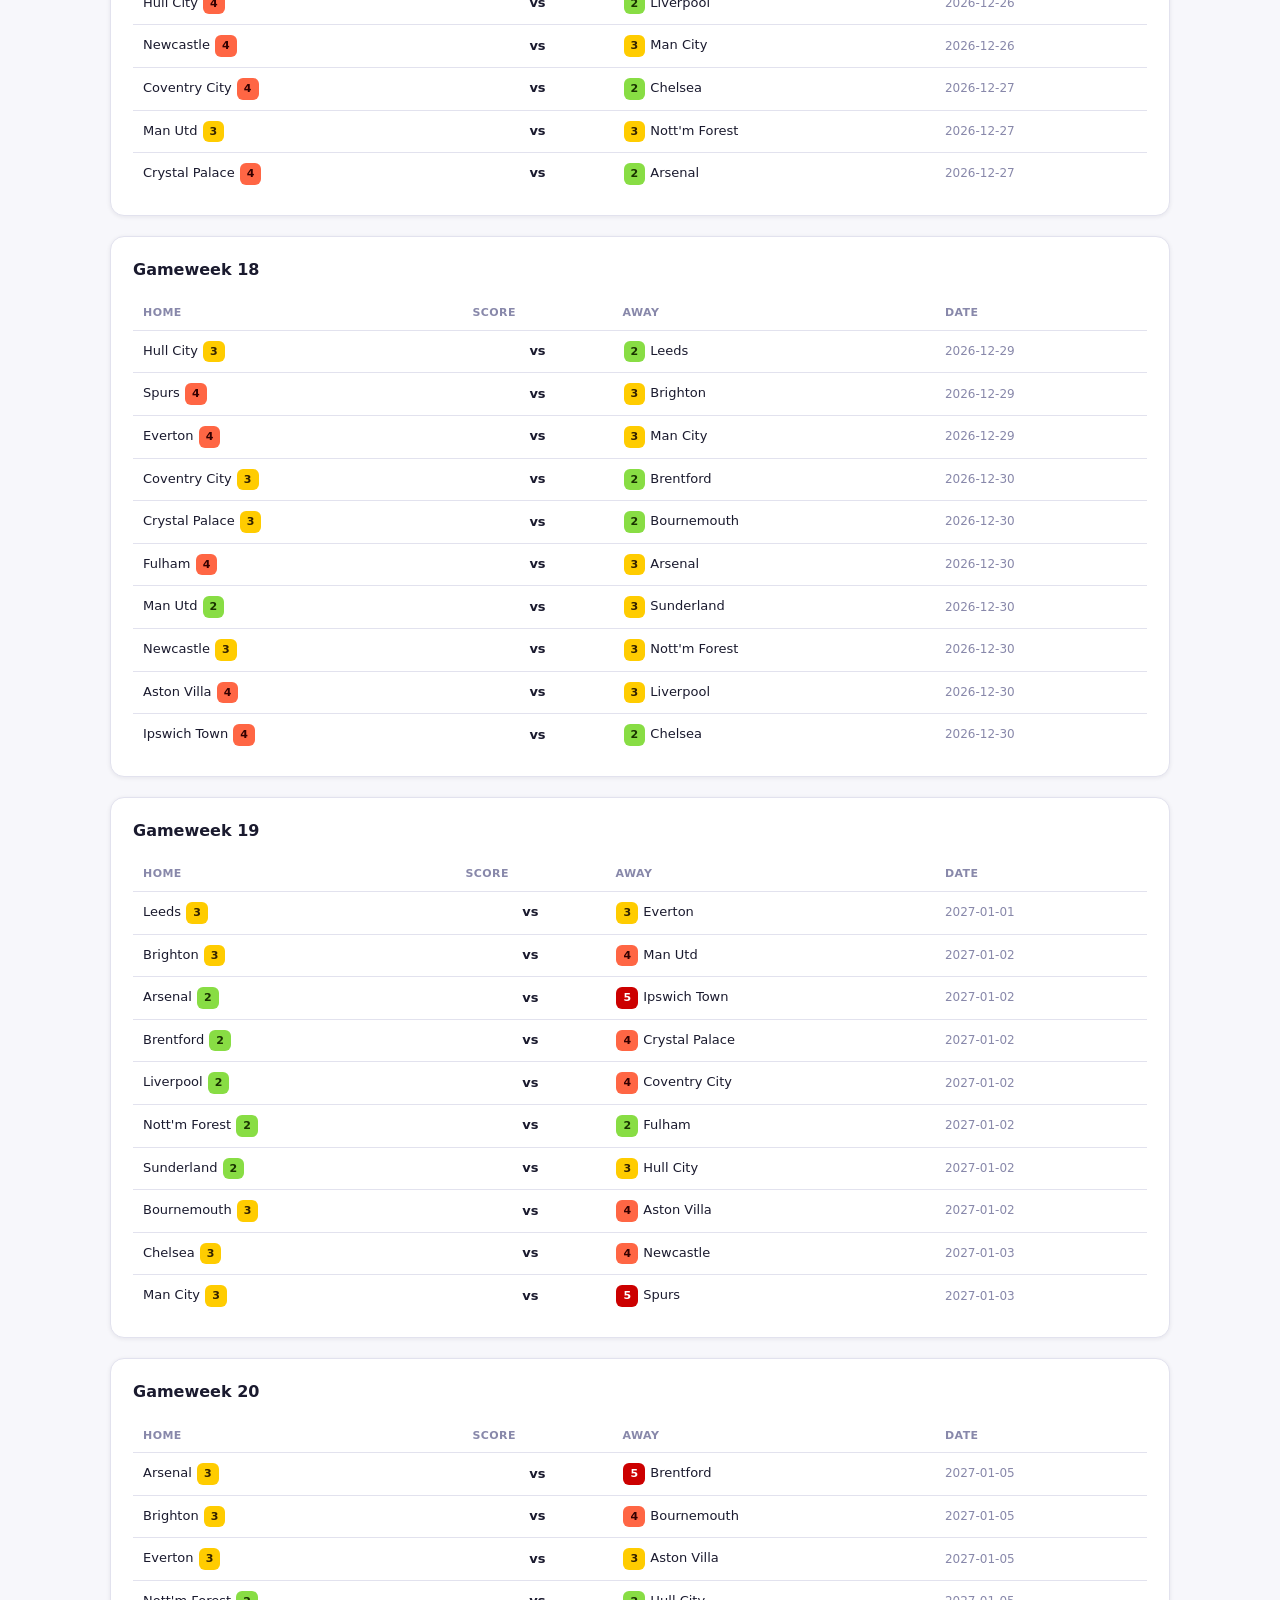
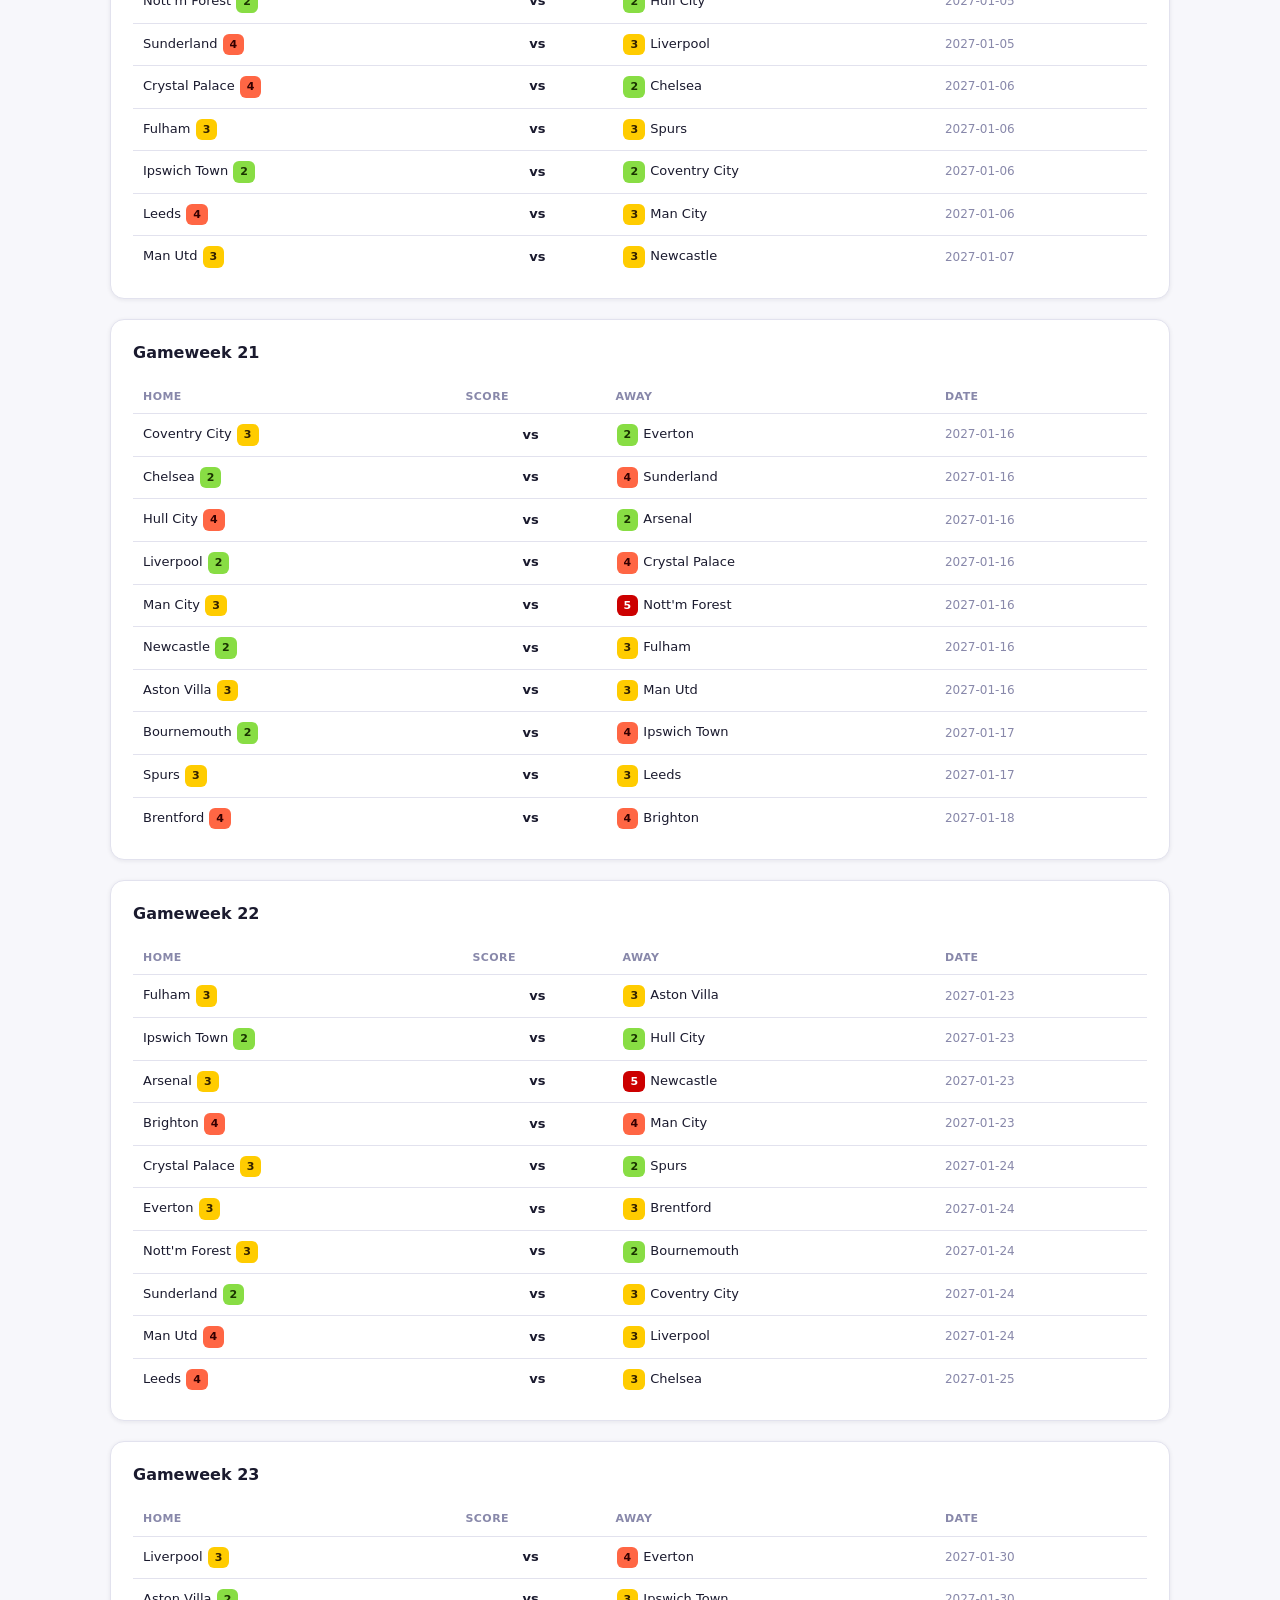
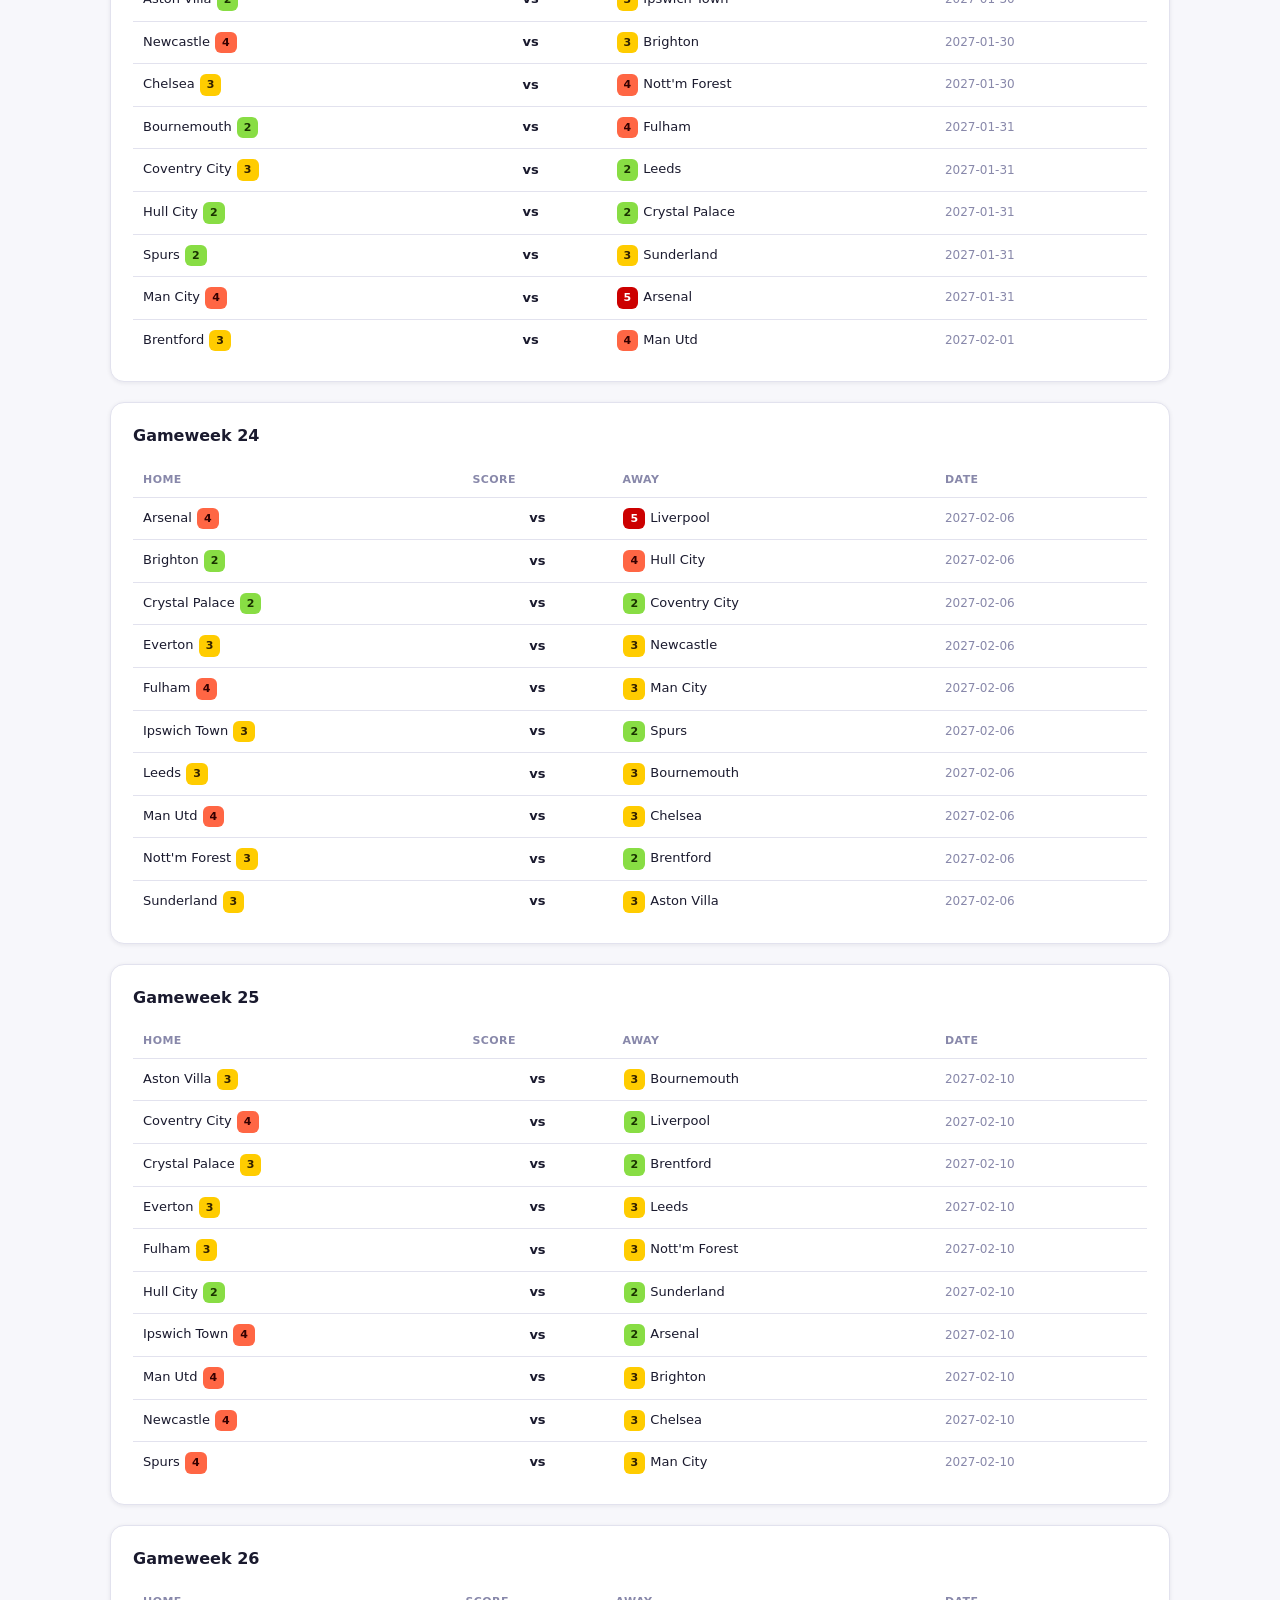
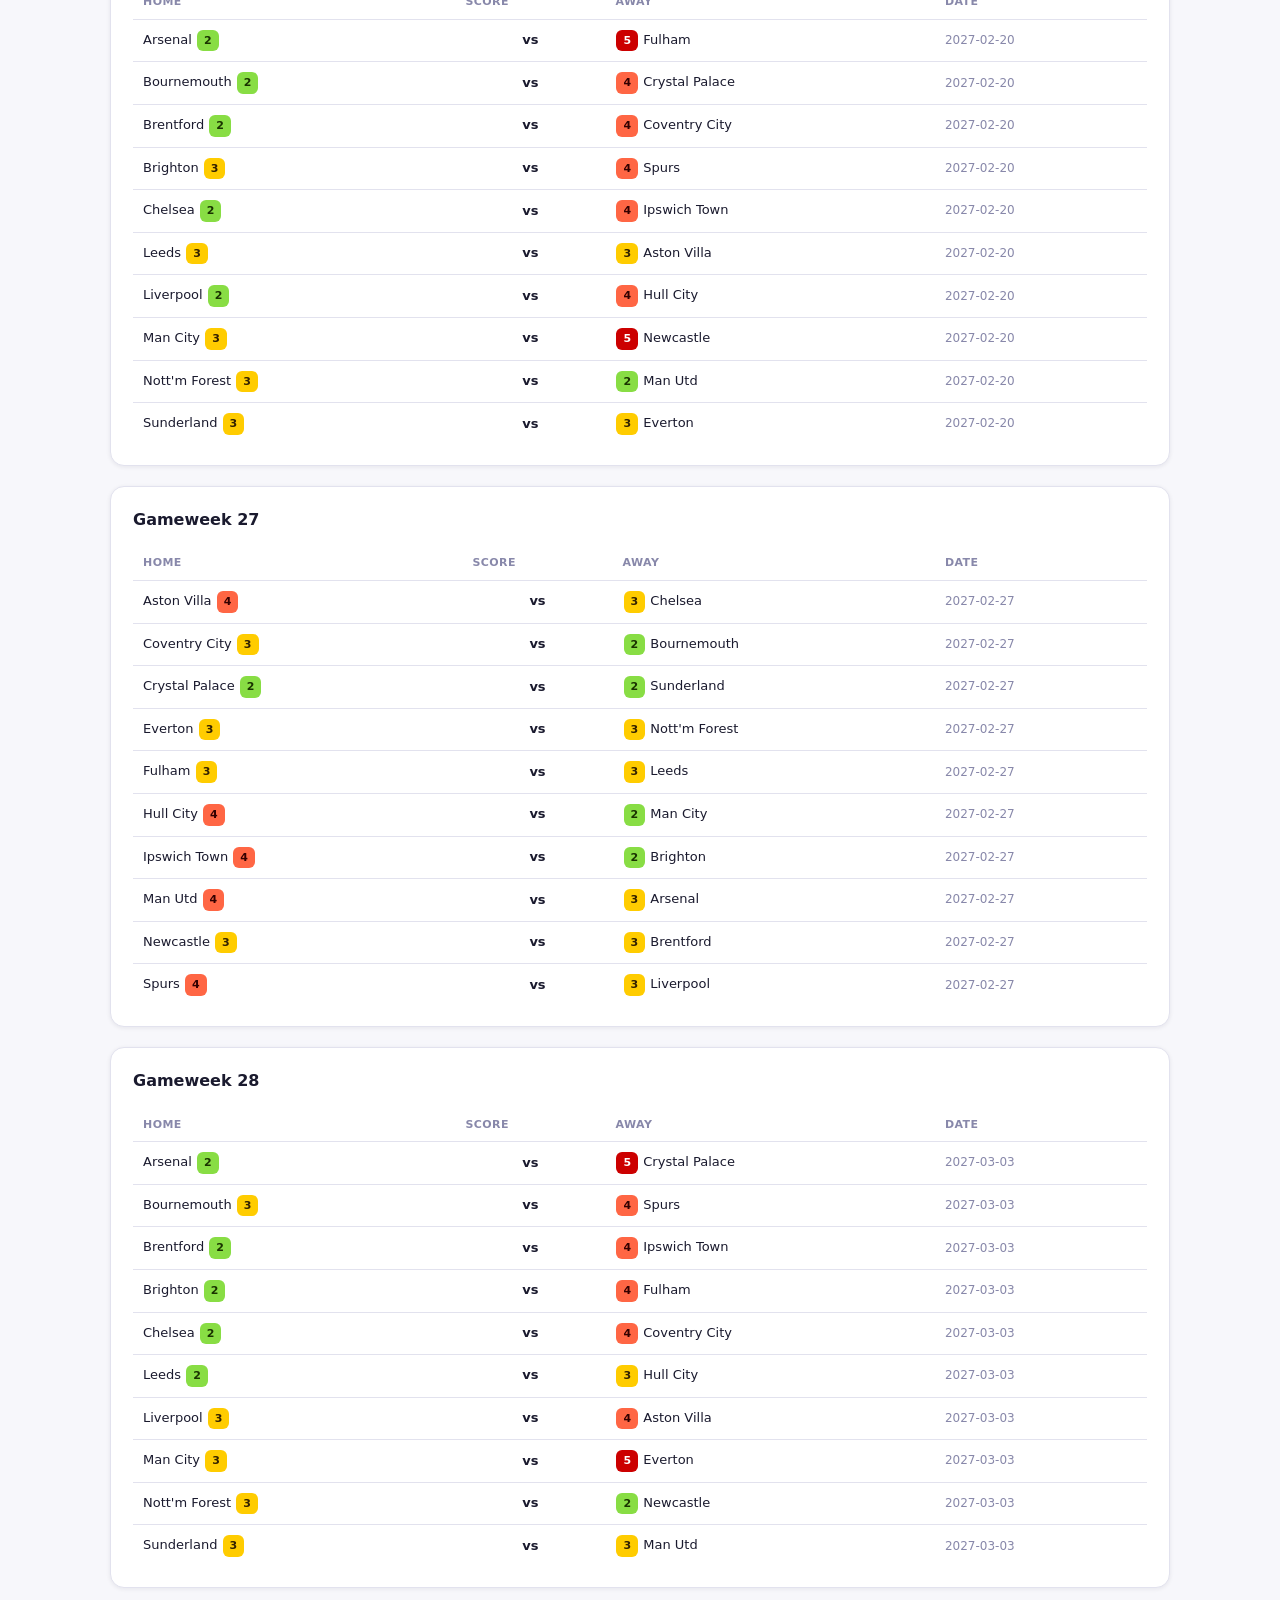
==== commit 15f6e744: "chore: refresh FPL data 2026-11-22" ====
--- a/docs/fixtures.html
+++ b/docs/fixtures.html
@@ -15,7 +15,7 @@
       </div>
       <div class="header-meta">
         <span class="badge badge-live">Live data</span>
-        <span class="meta-info">GW11 · 2026-11-21</span>
+        <span class="meta-info">GW11 · 2026-11-22</span>
       </div>
     </div>
     <nav class="site-nav">
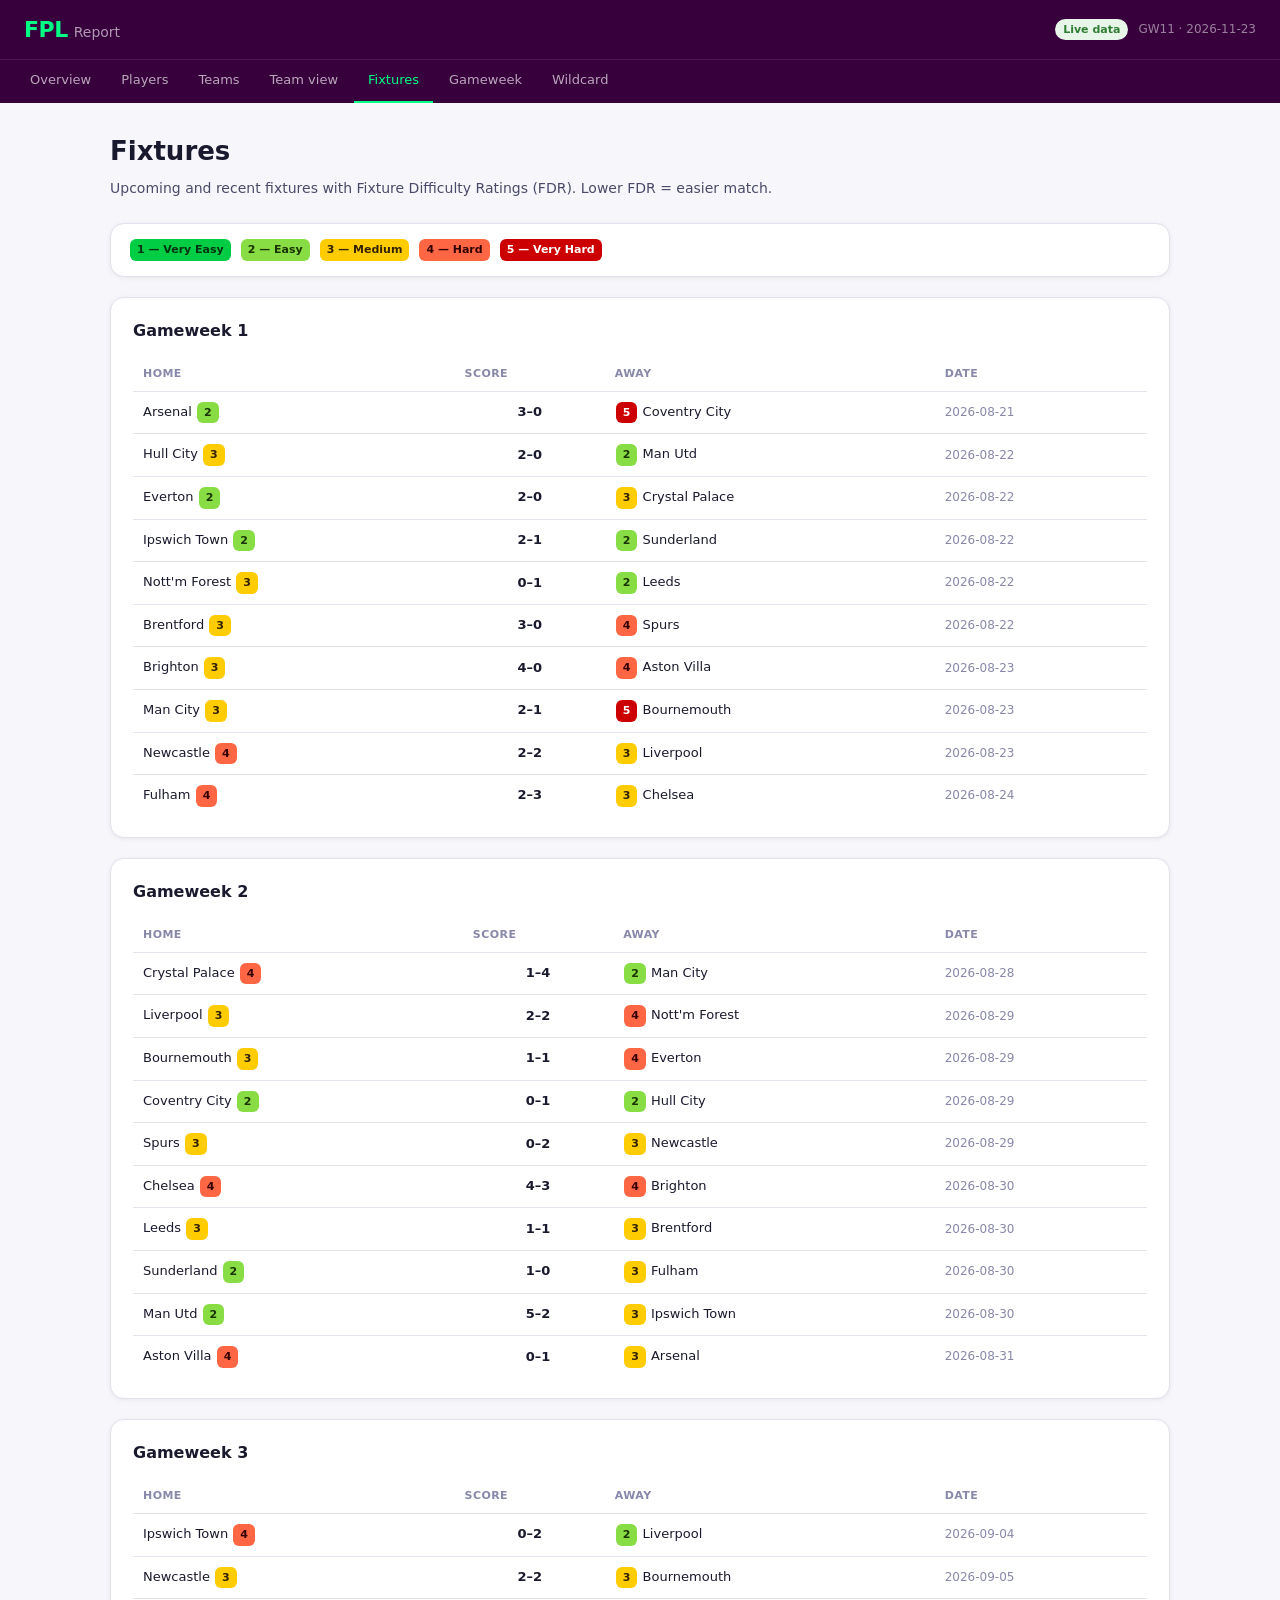
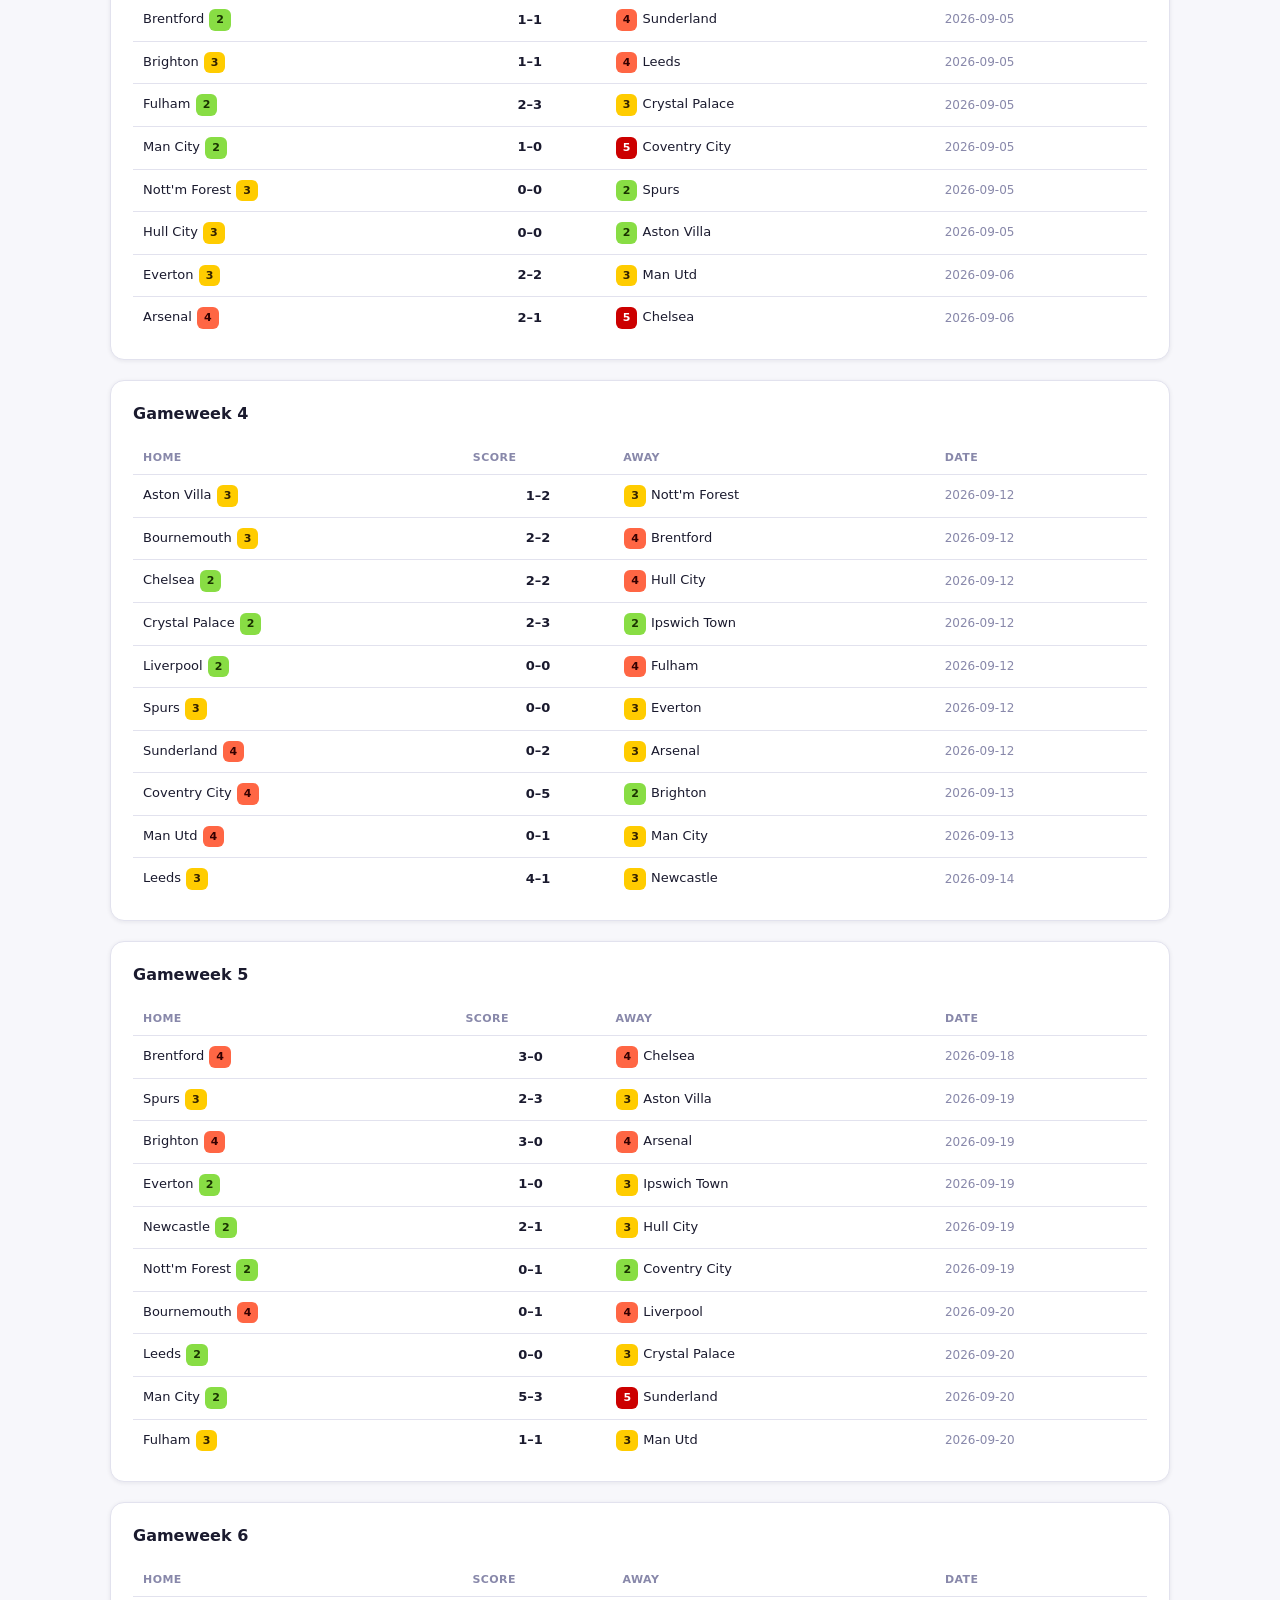
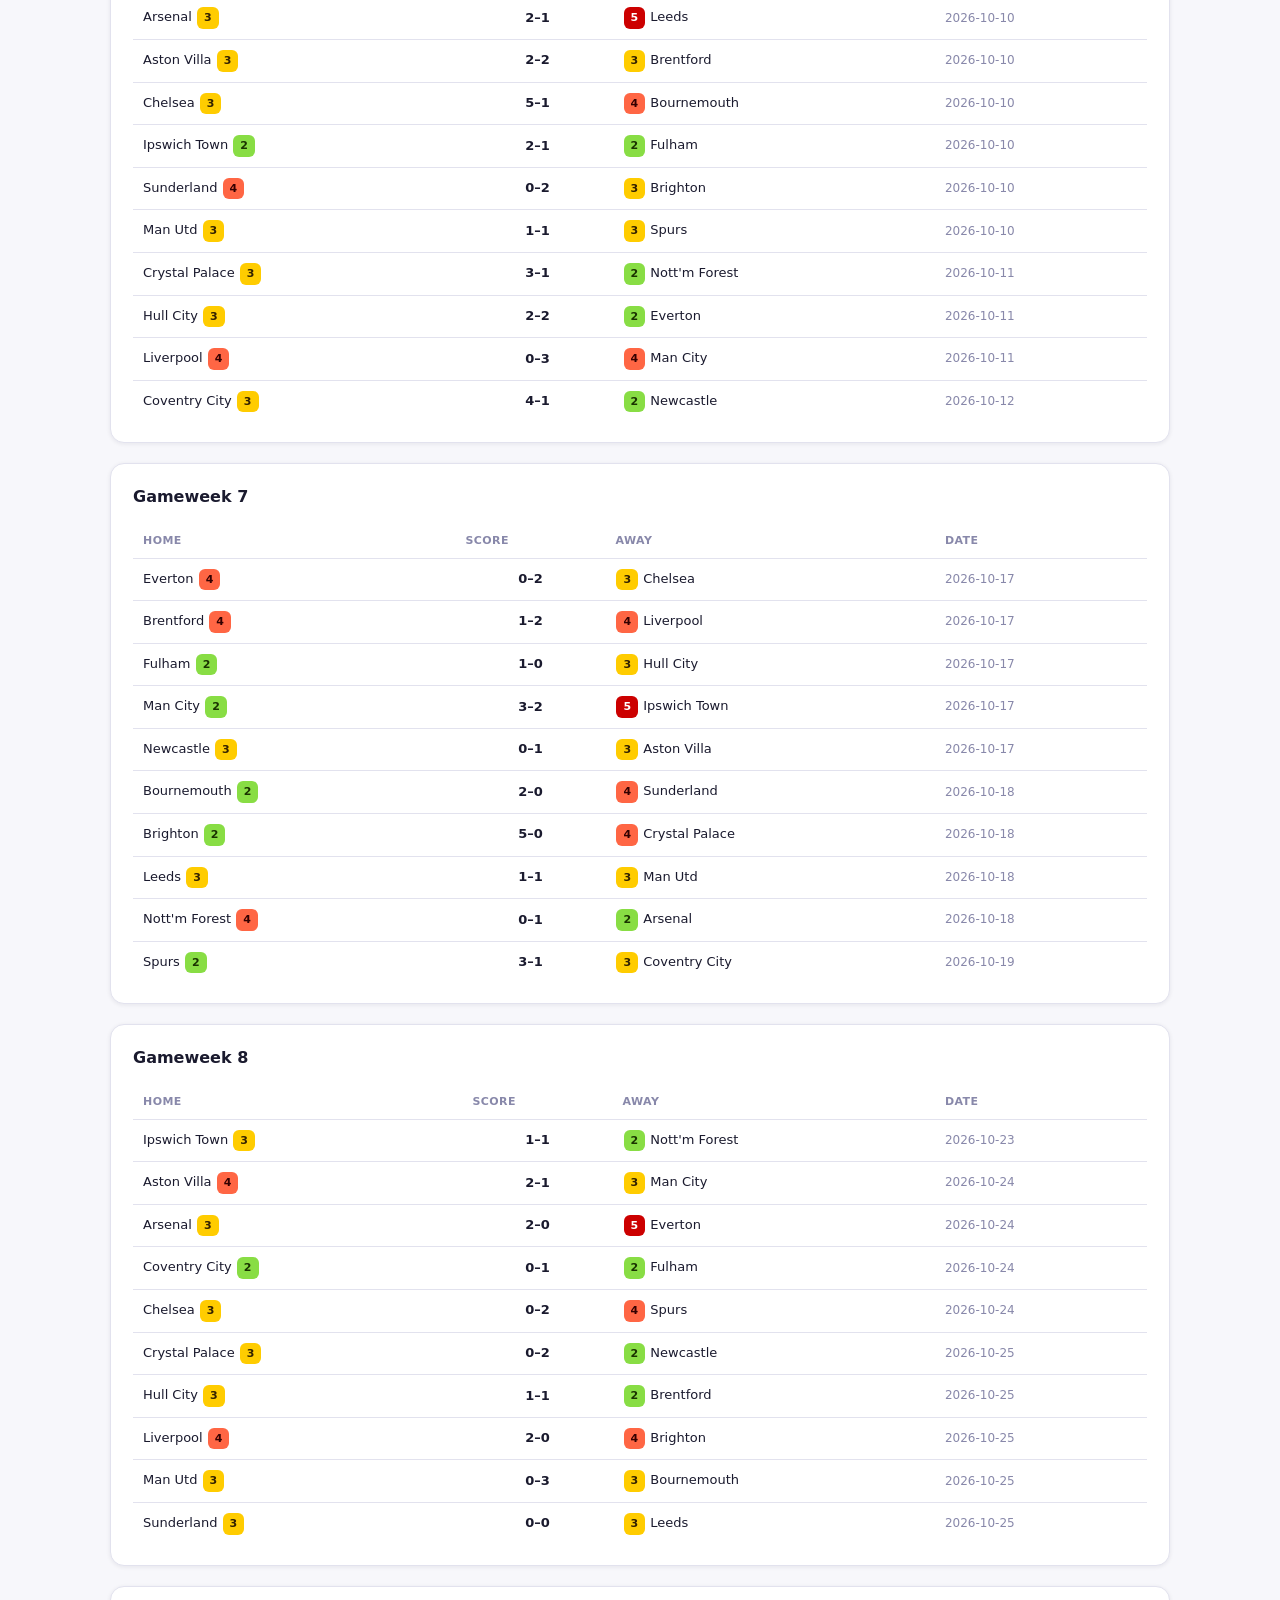
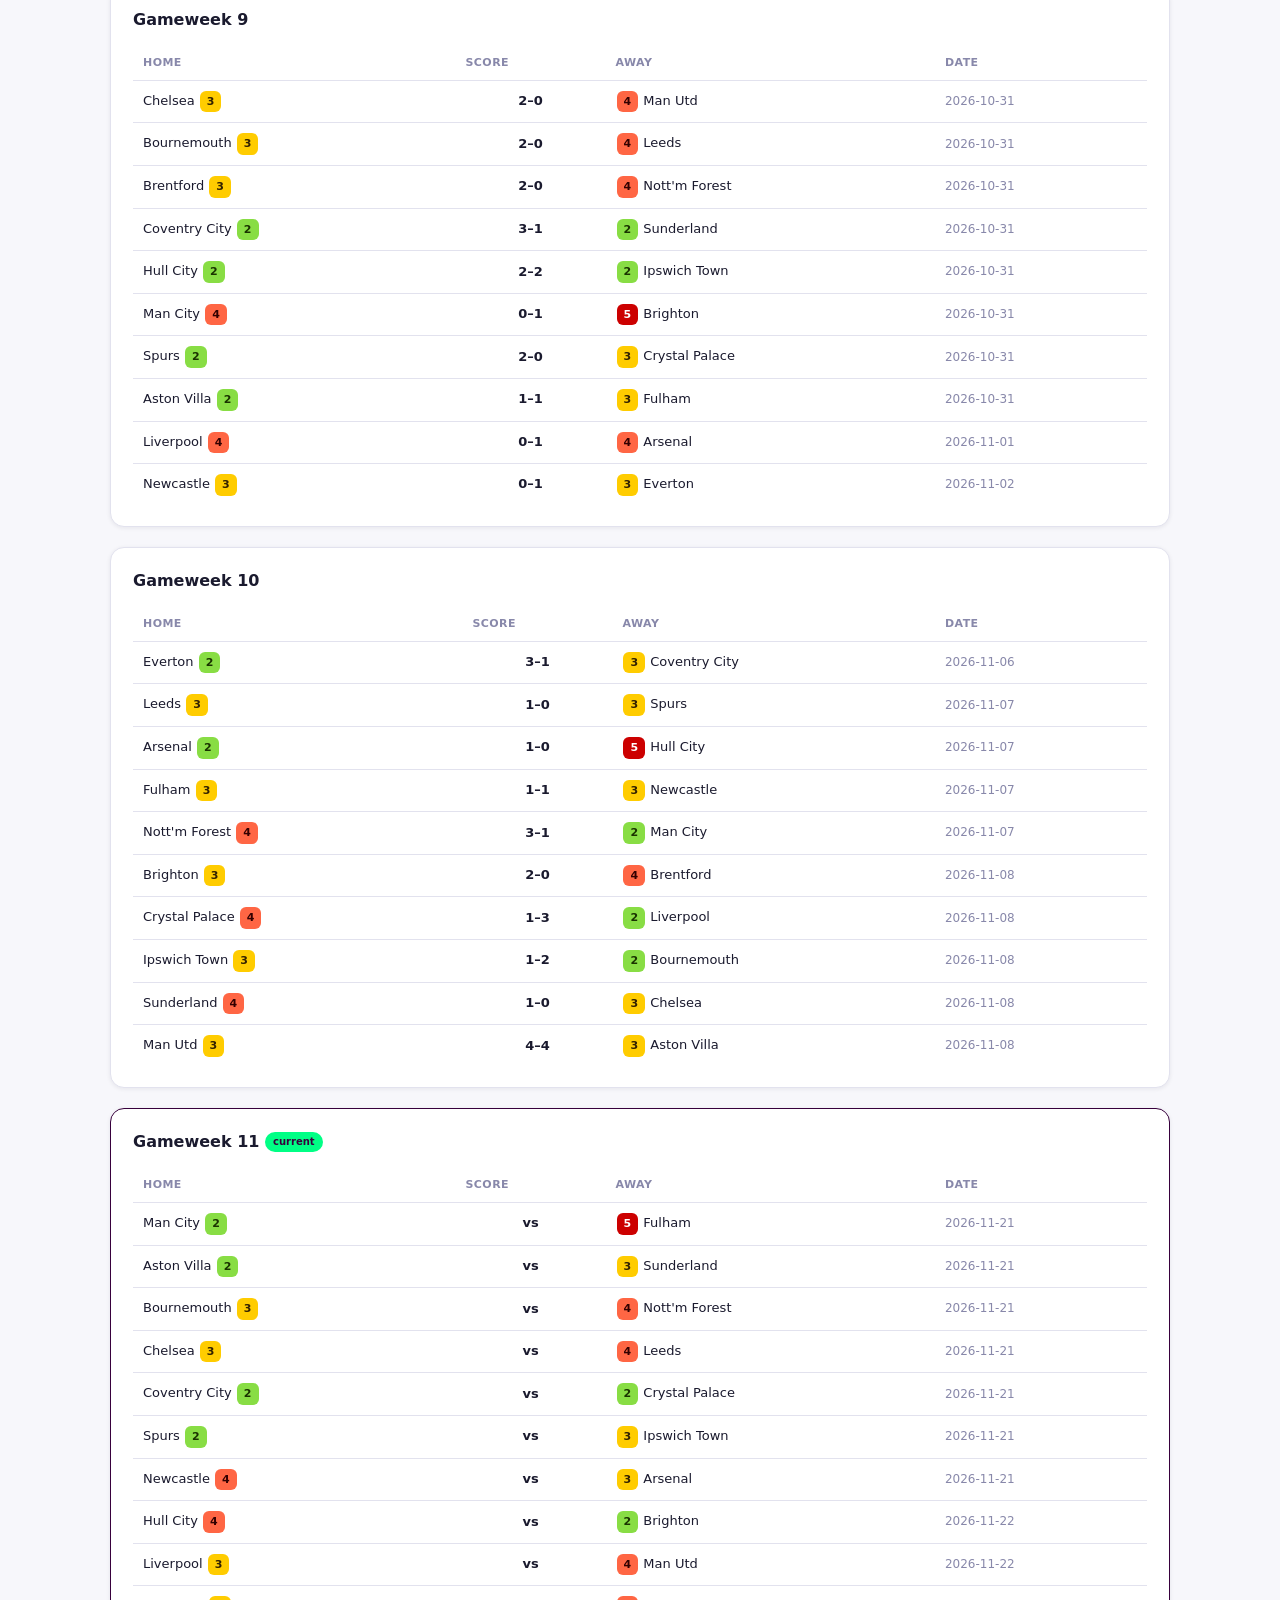
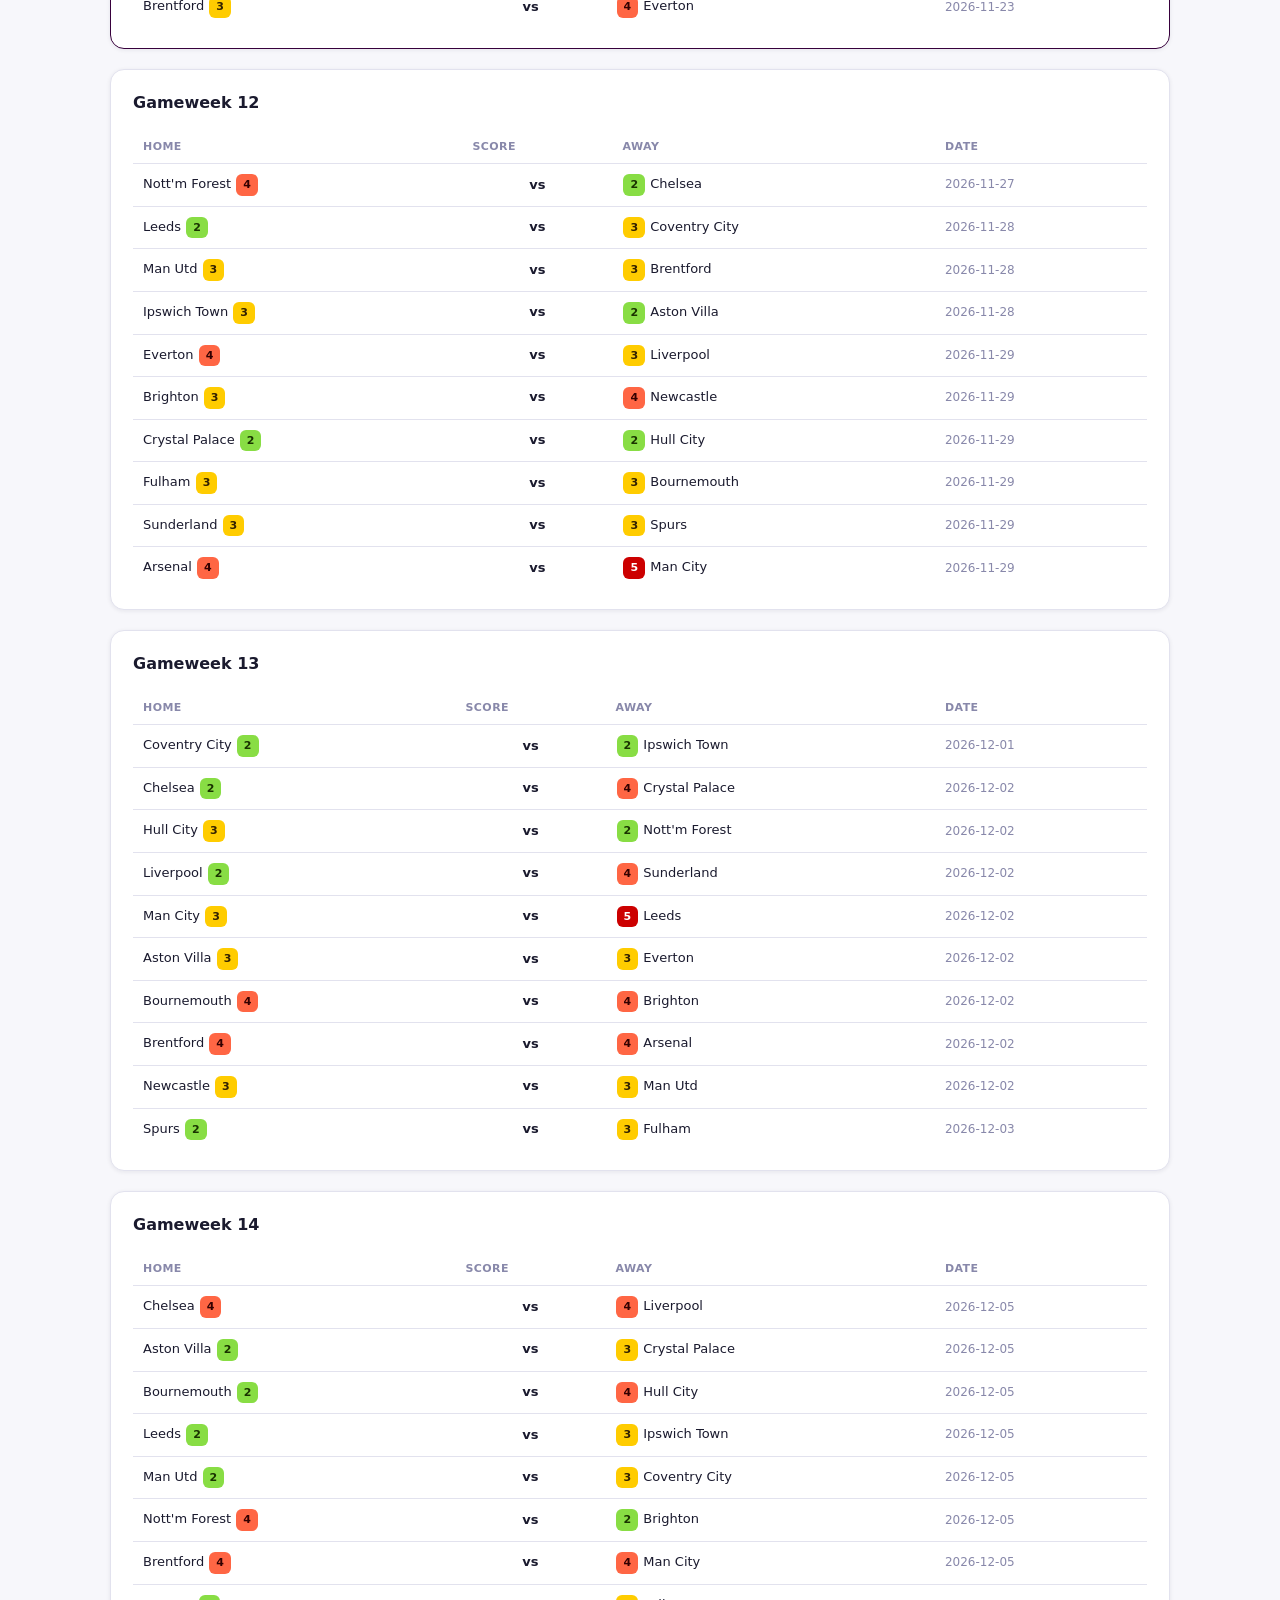
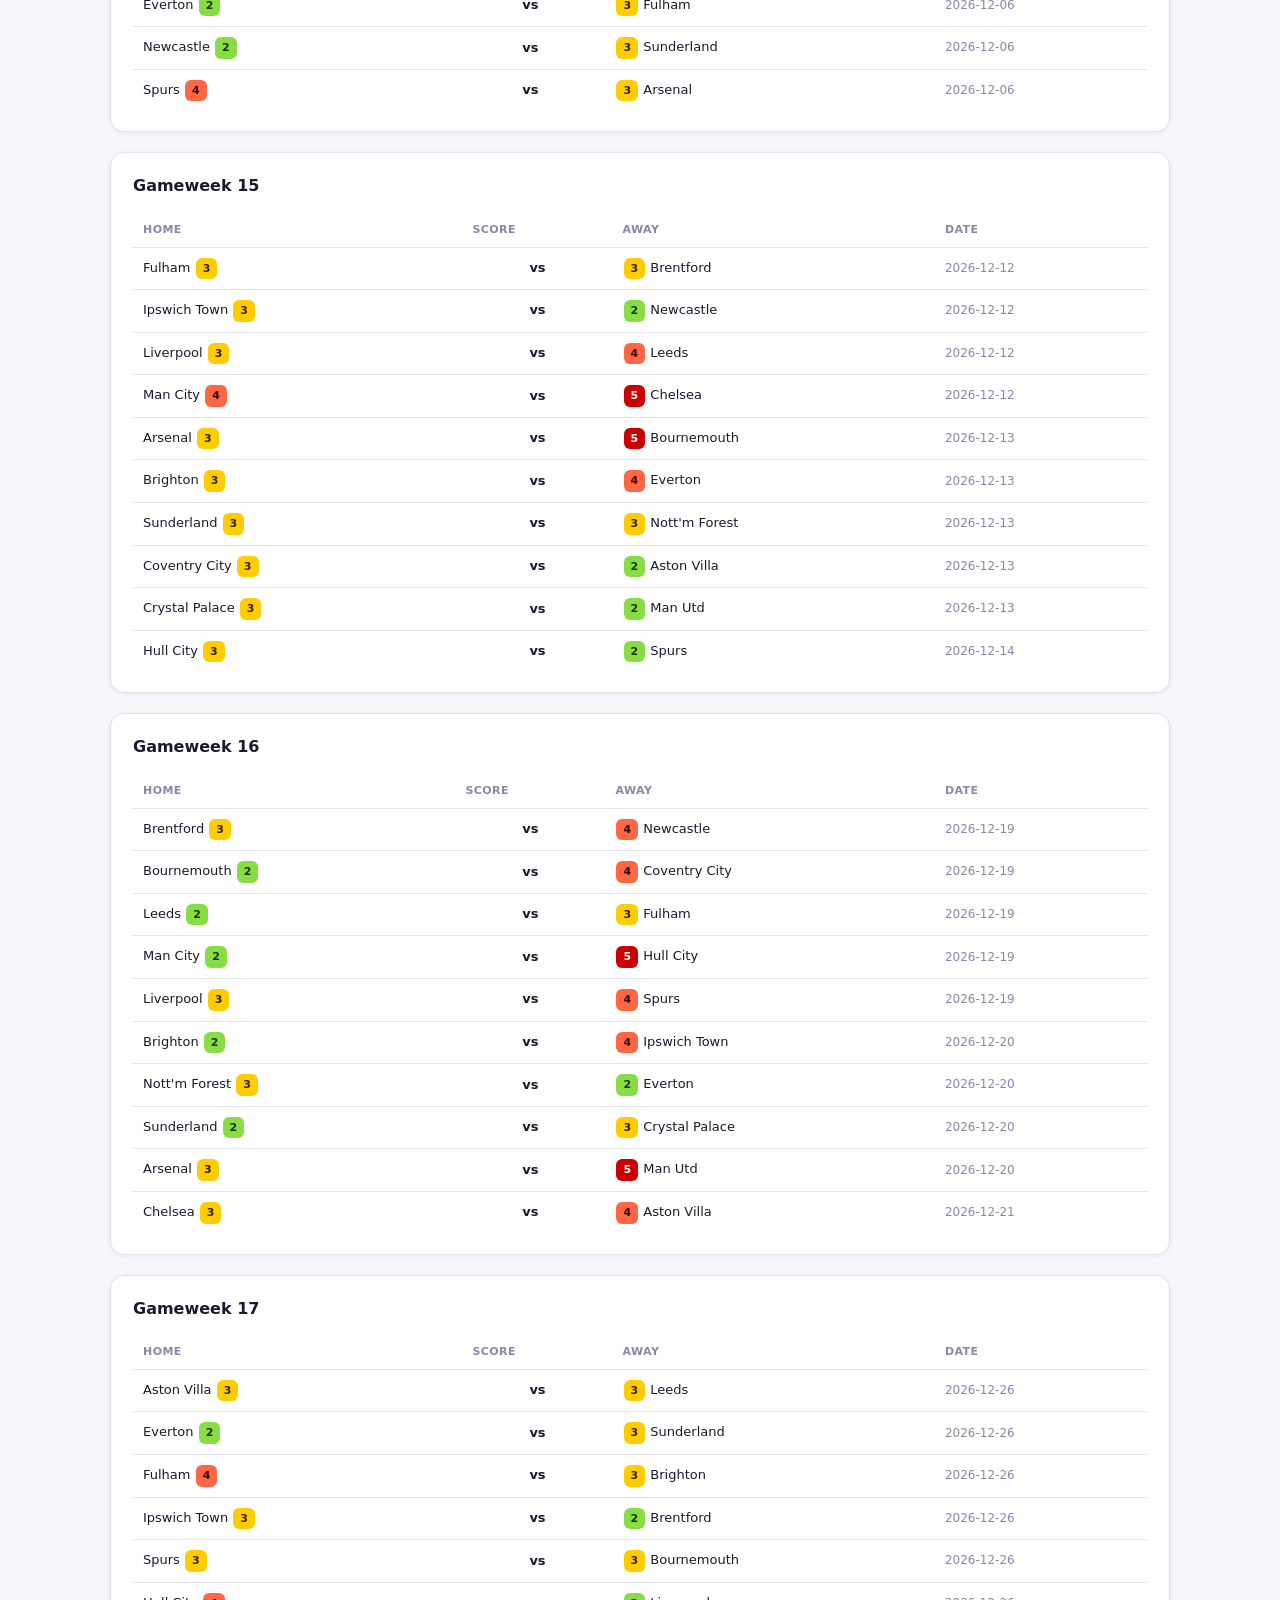
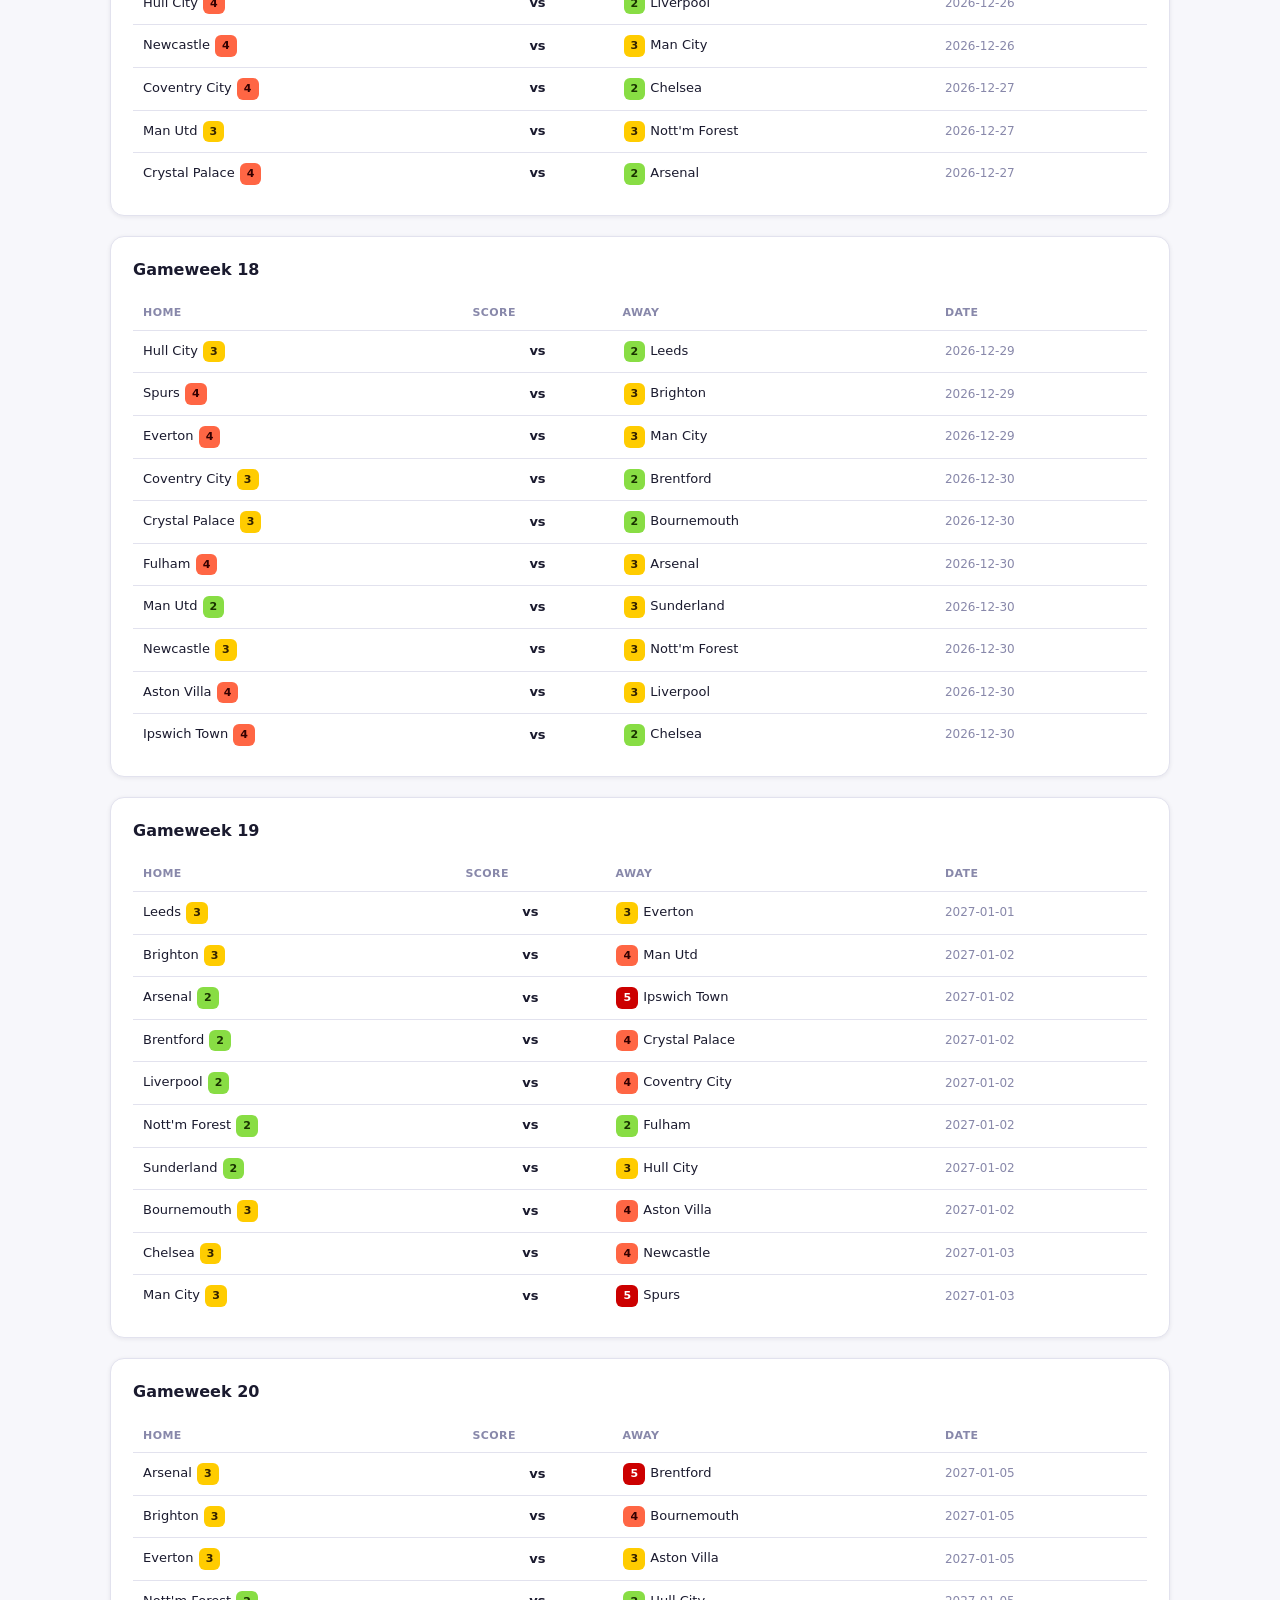
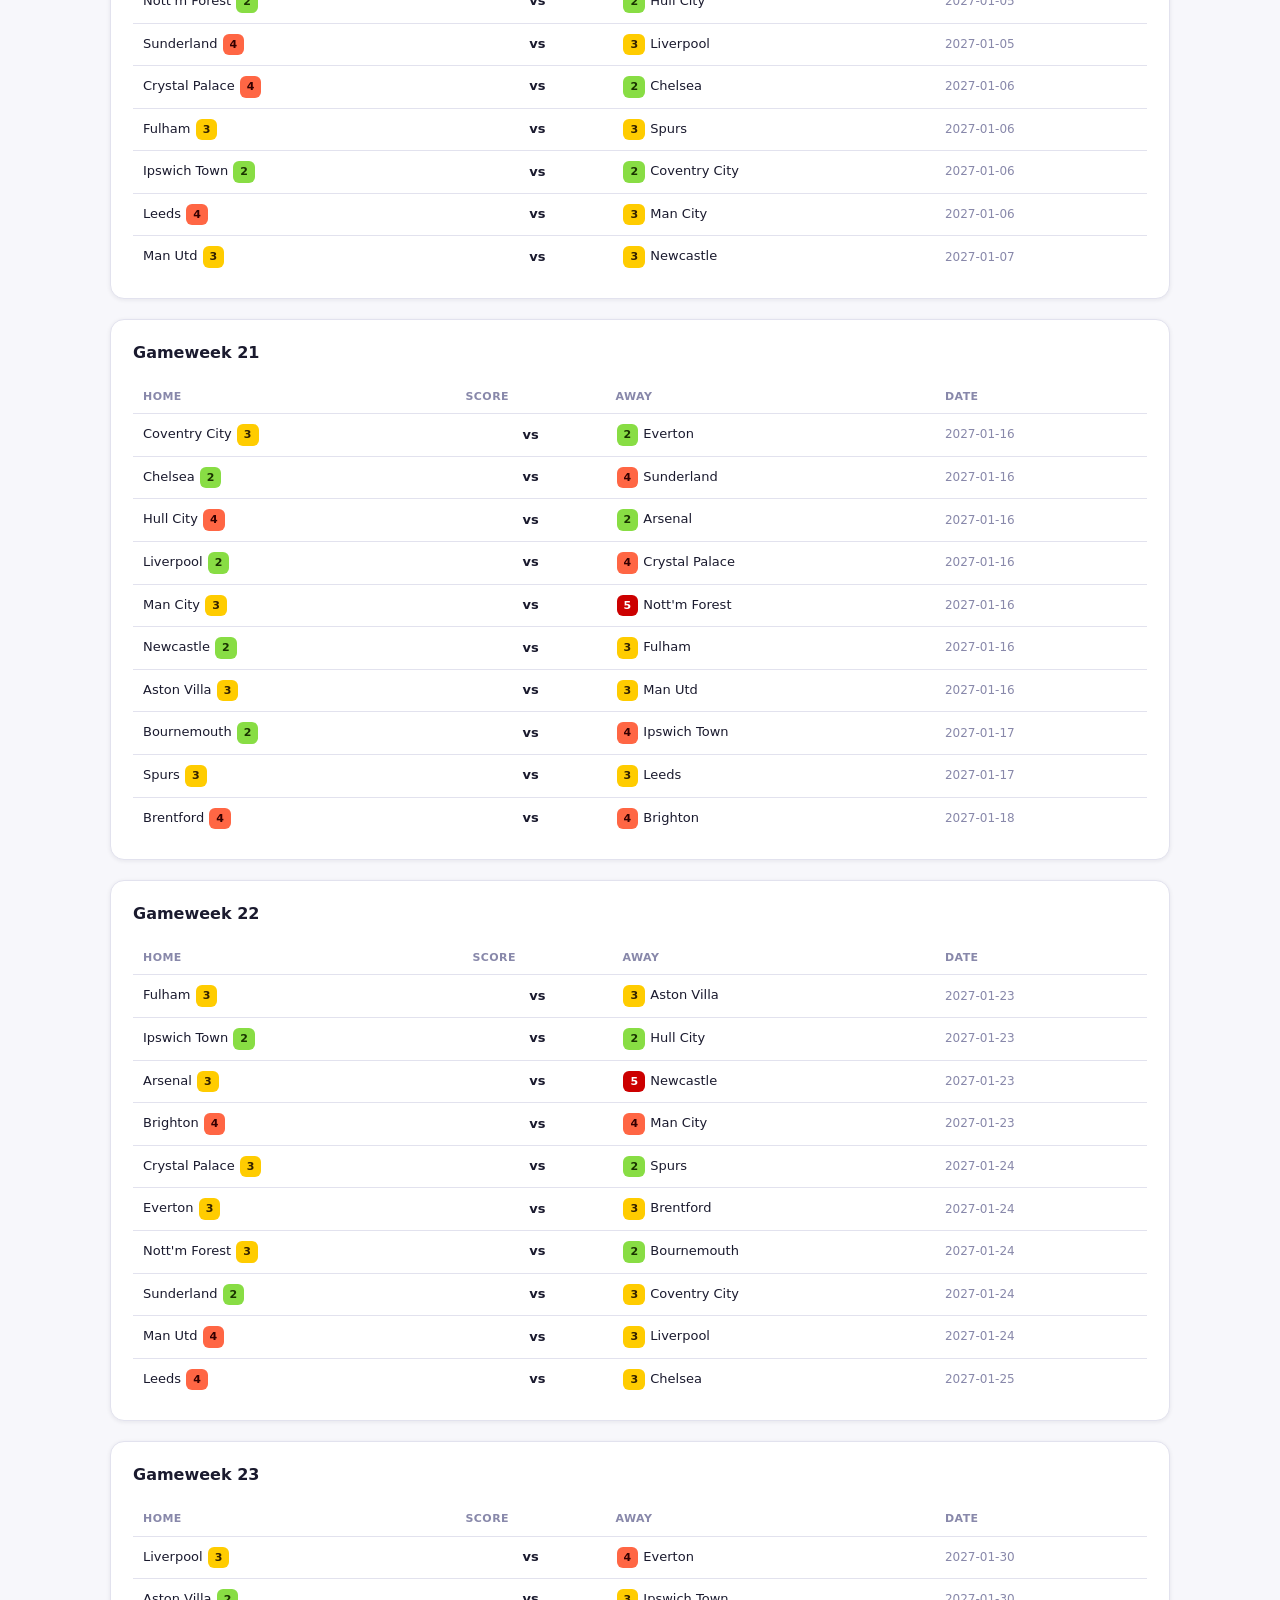
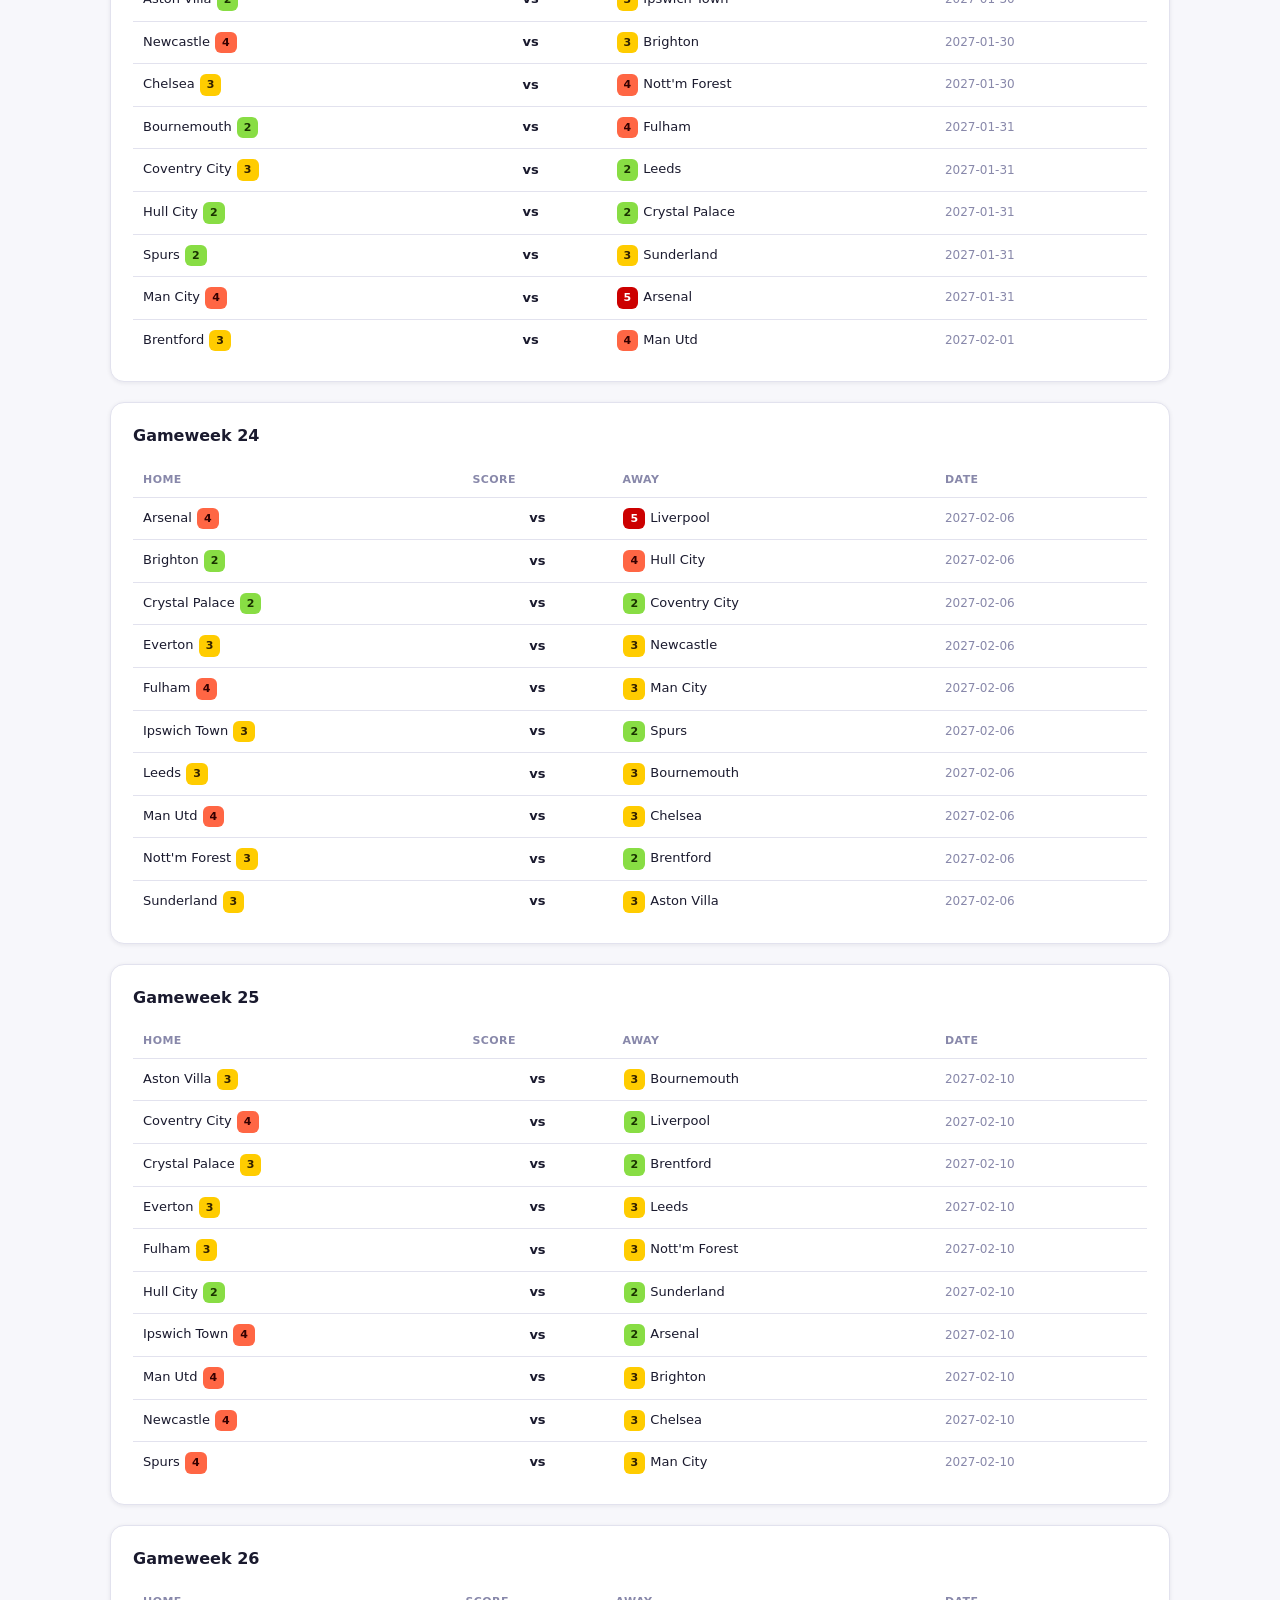
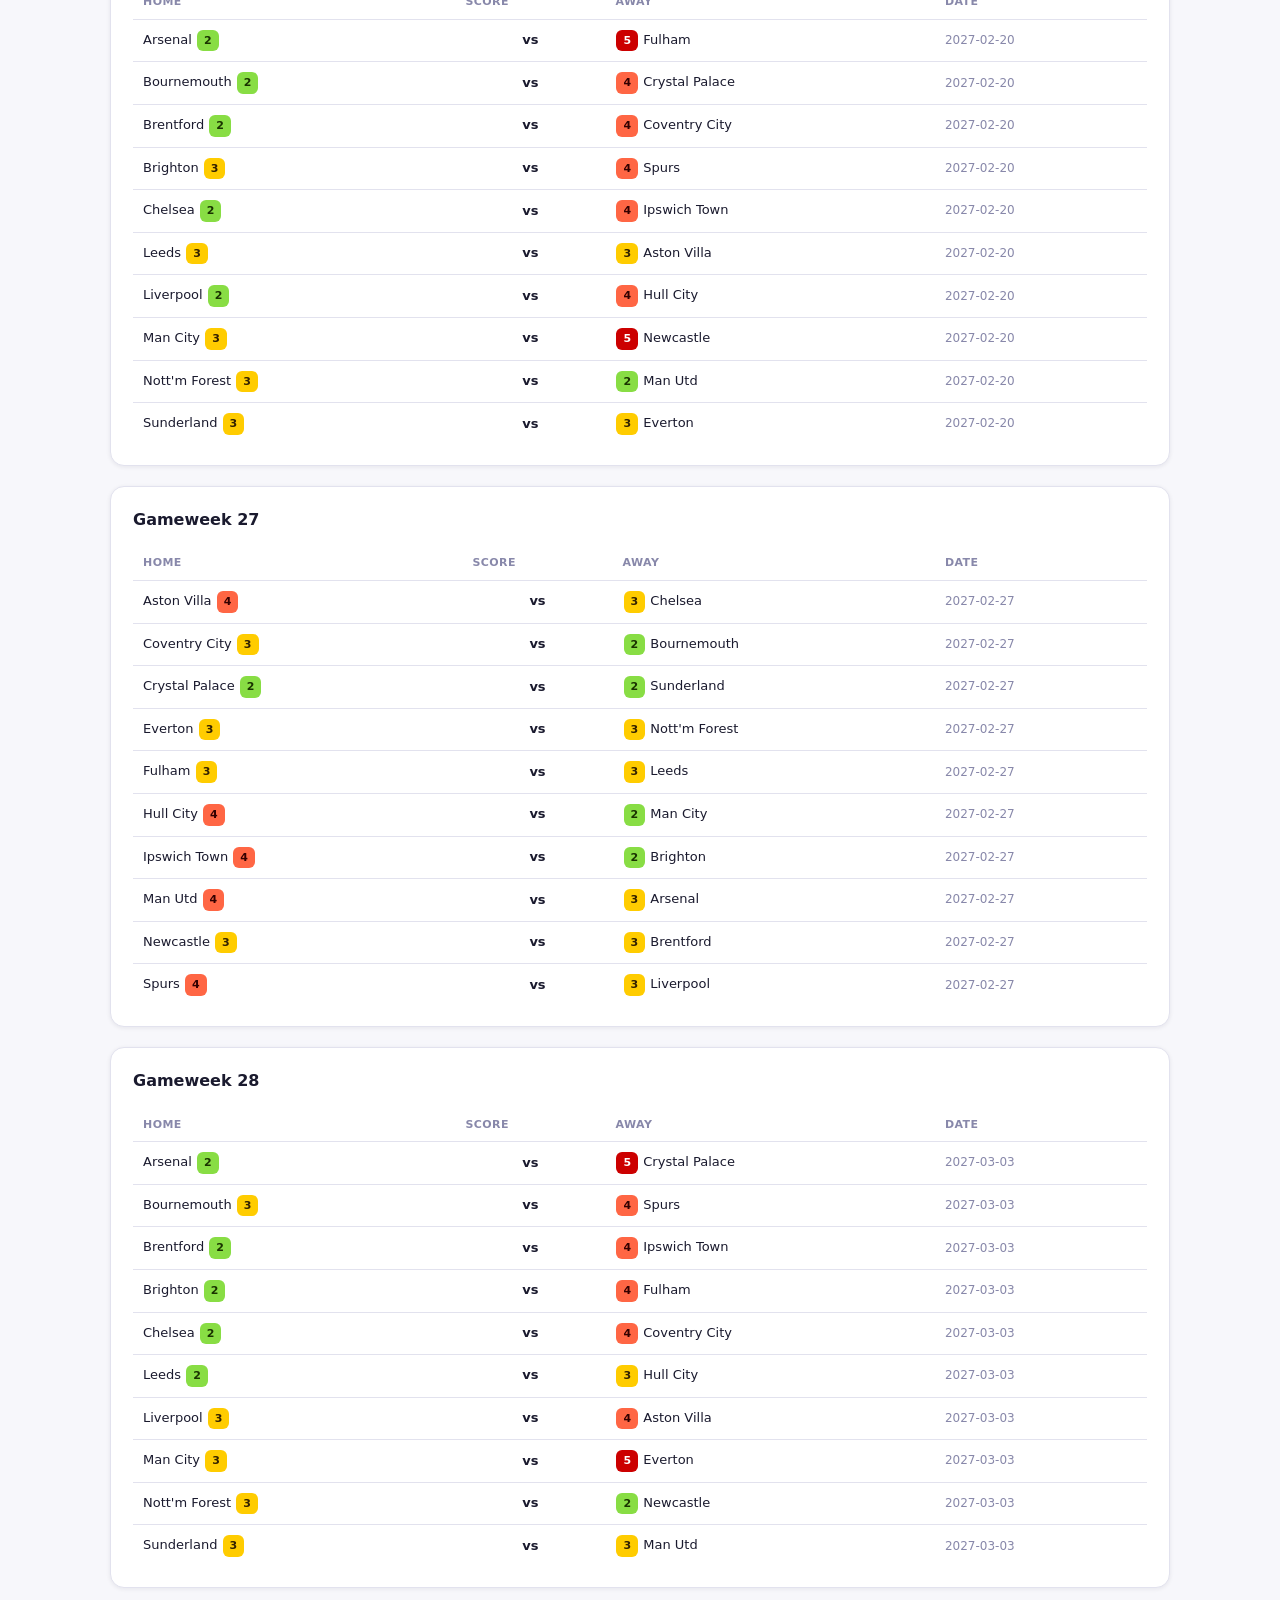
==== commit 9288a7b3: "chore: refresh FPL data 2026-11-23" ====
--- a/docs/fixtures.html
+++ b/docs/fixtures.html
@@ -15,7 +15,7 @@
       </div>
       <div class="header-meta">
         <span class="badge badge-live">Live data</span>
-        <span class="meta-info">GW11 · 2026-11-22</span>
+        <span class="meta-info">GW11 · 2026-11-23</span>
       </div>
     </div>
     <nav class="site-nav">
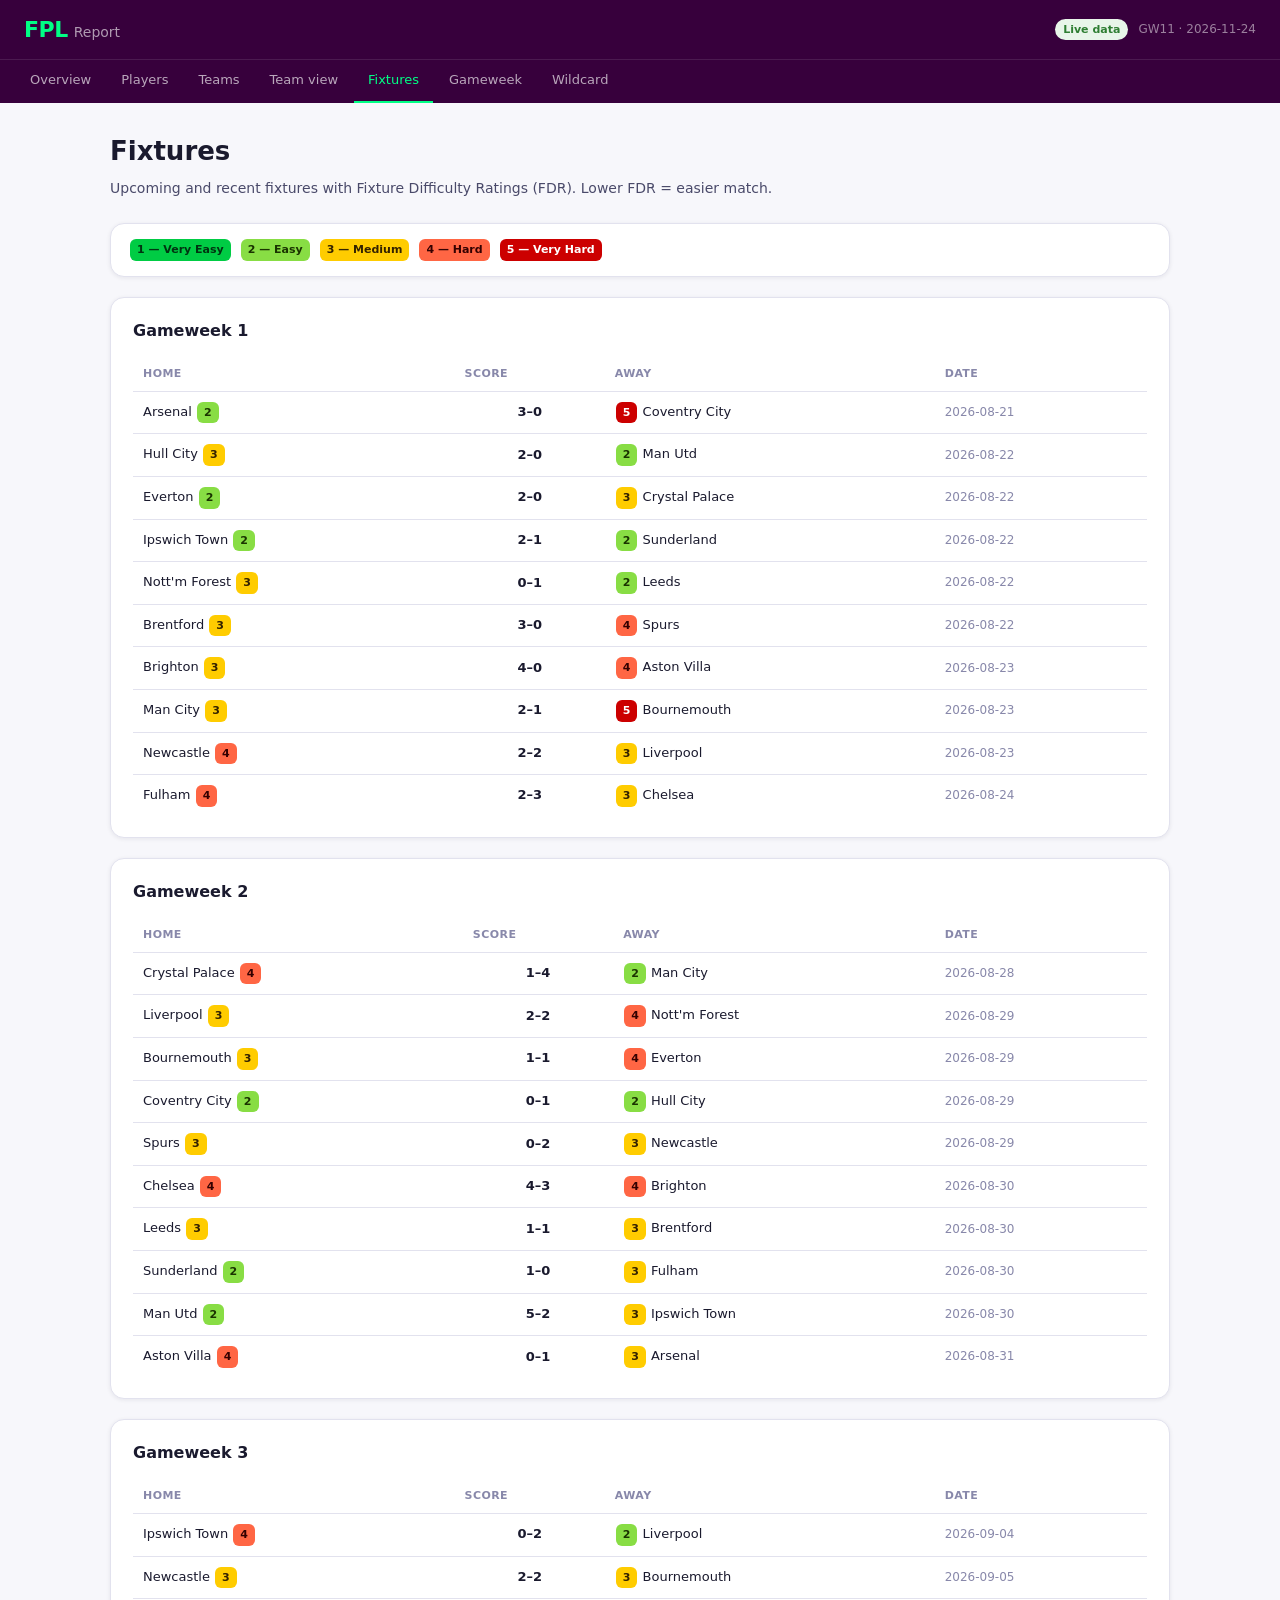
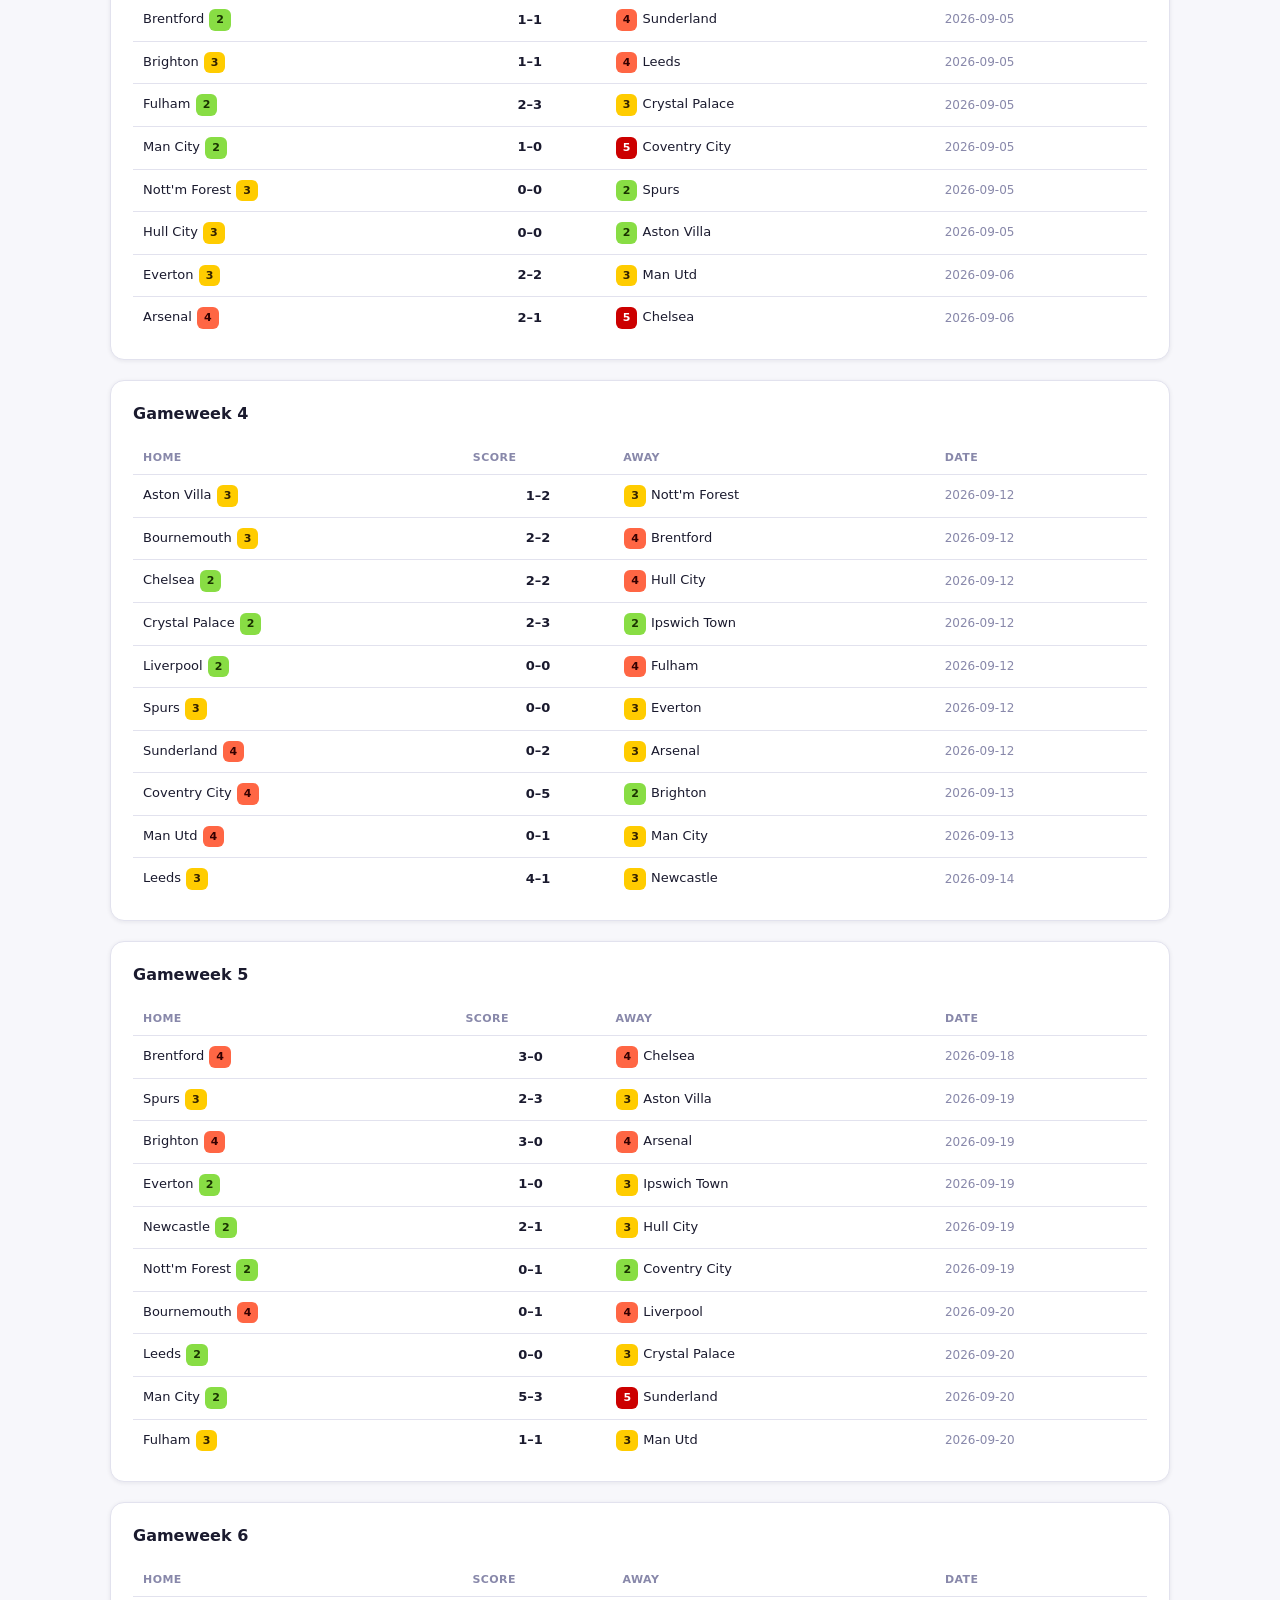
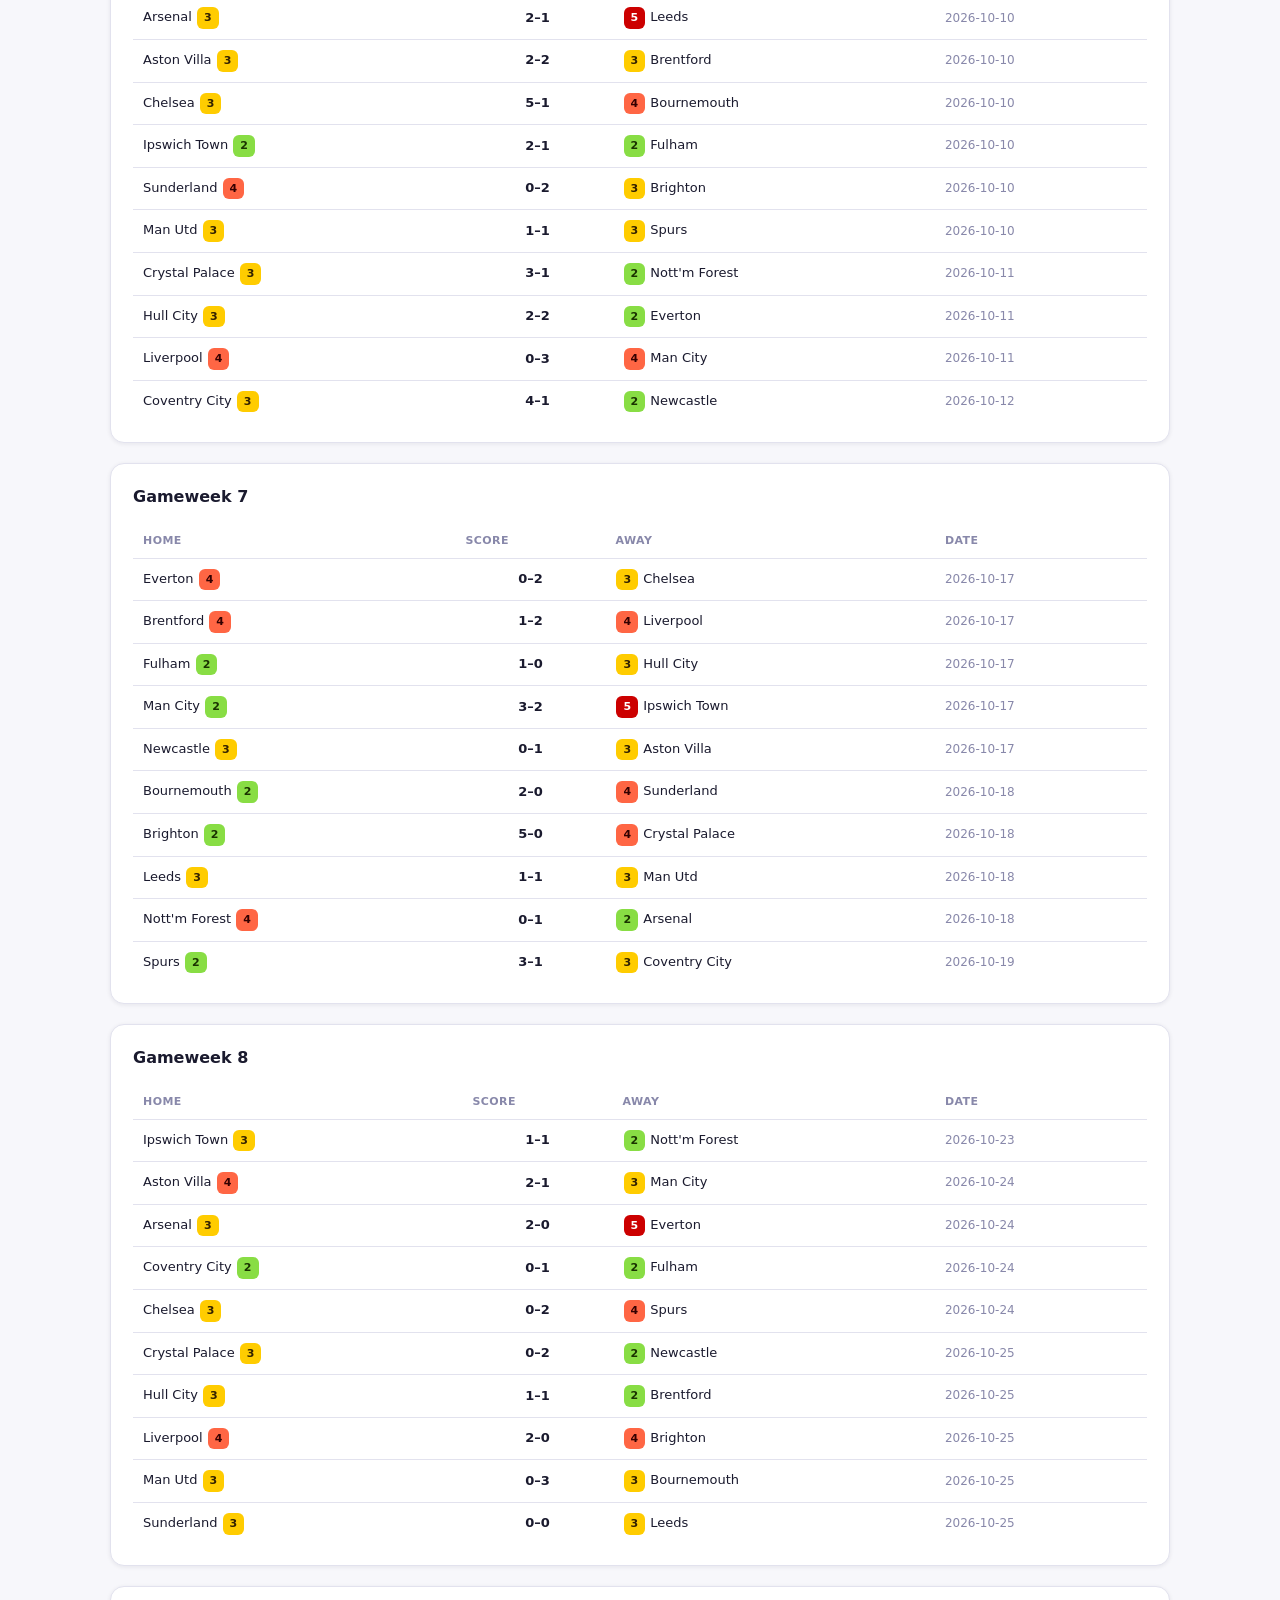
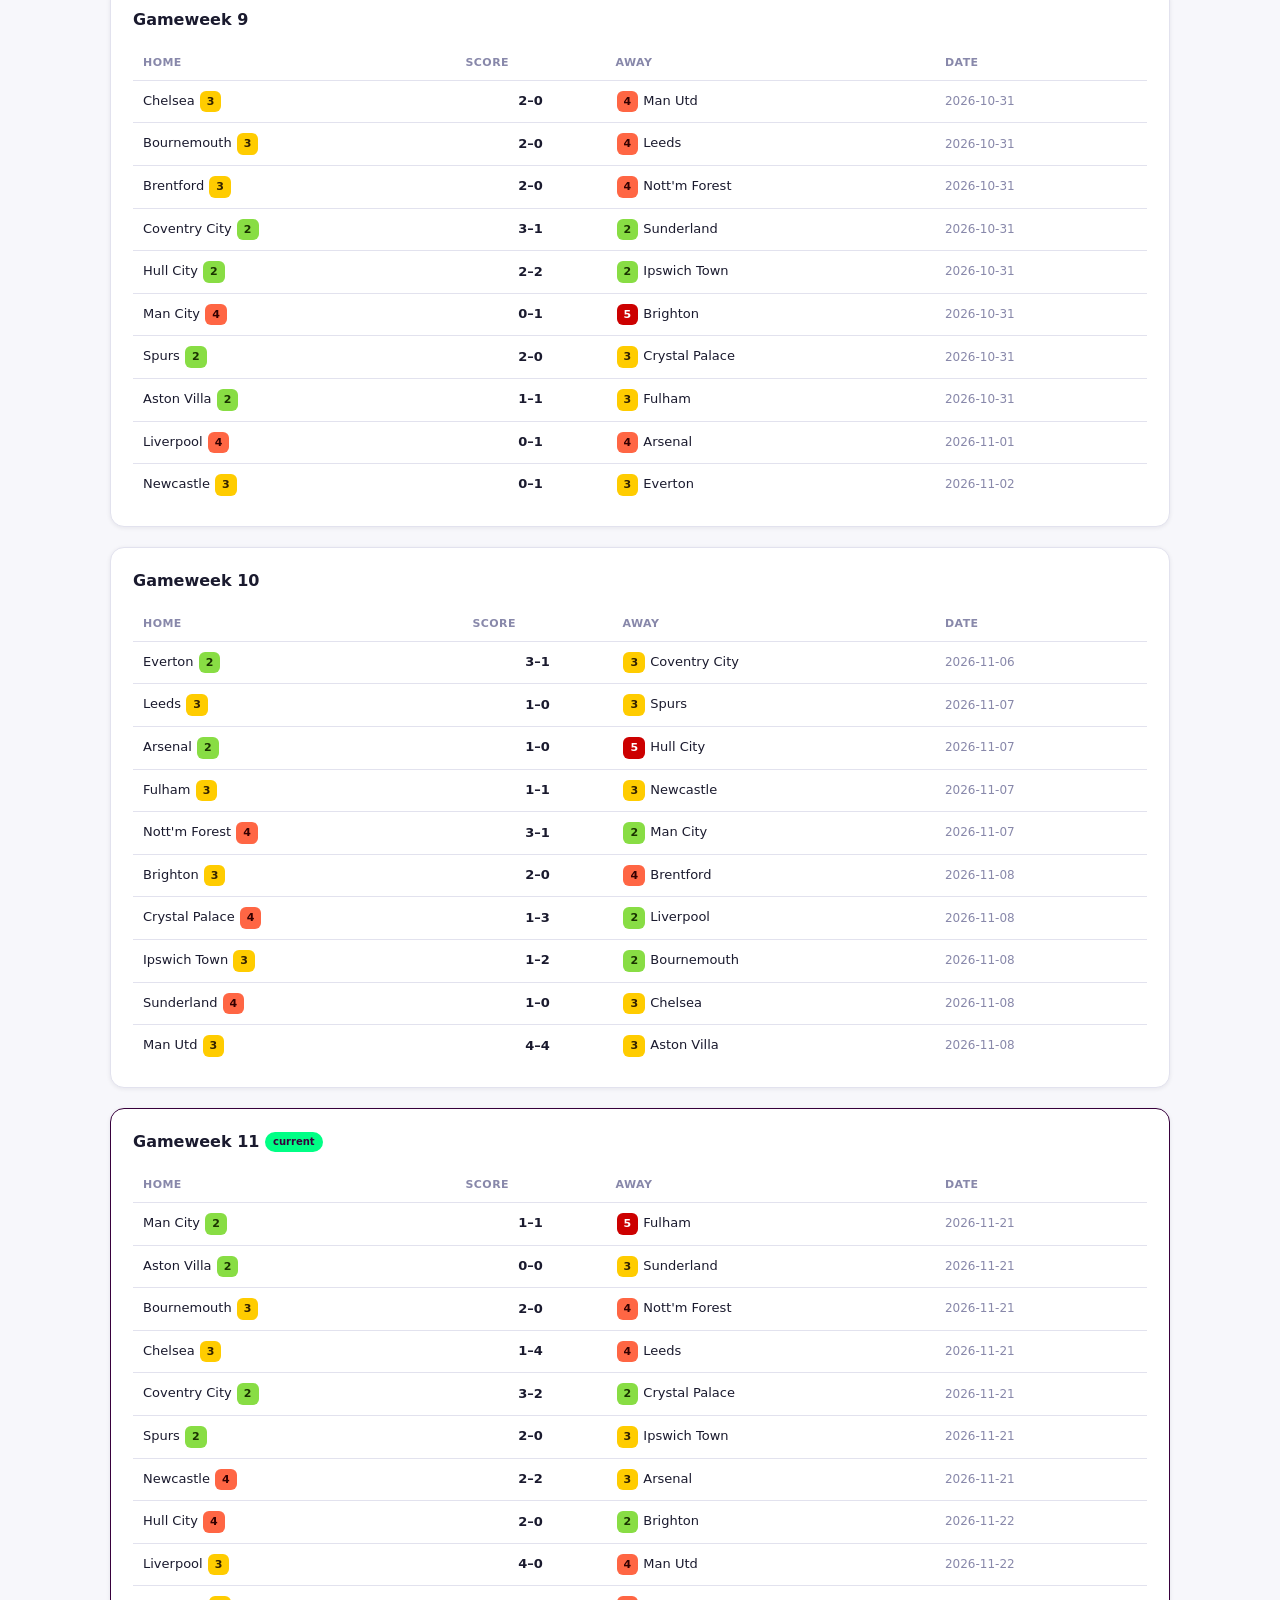
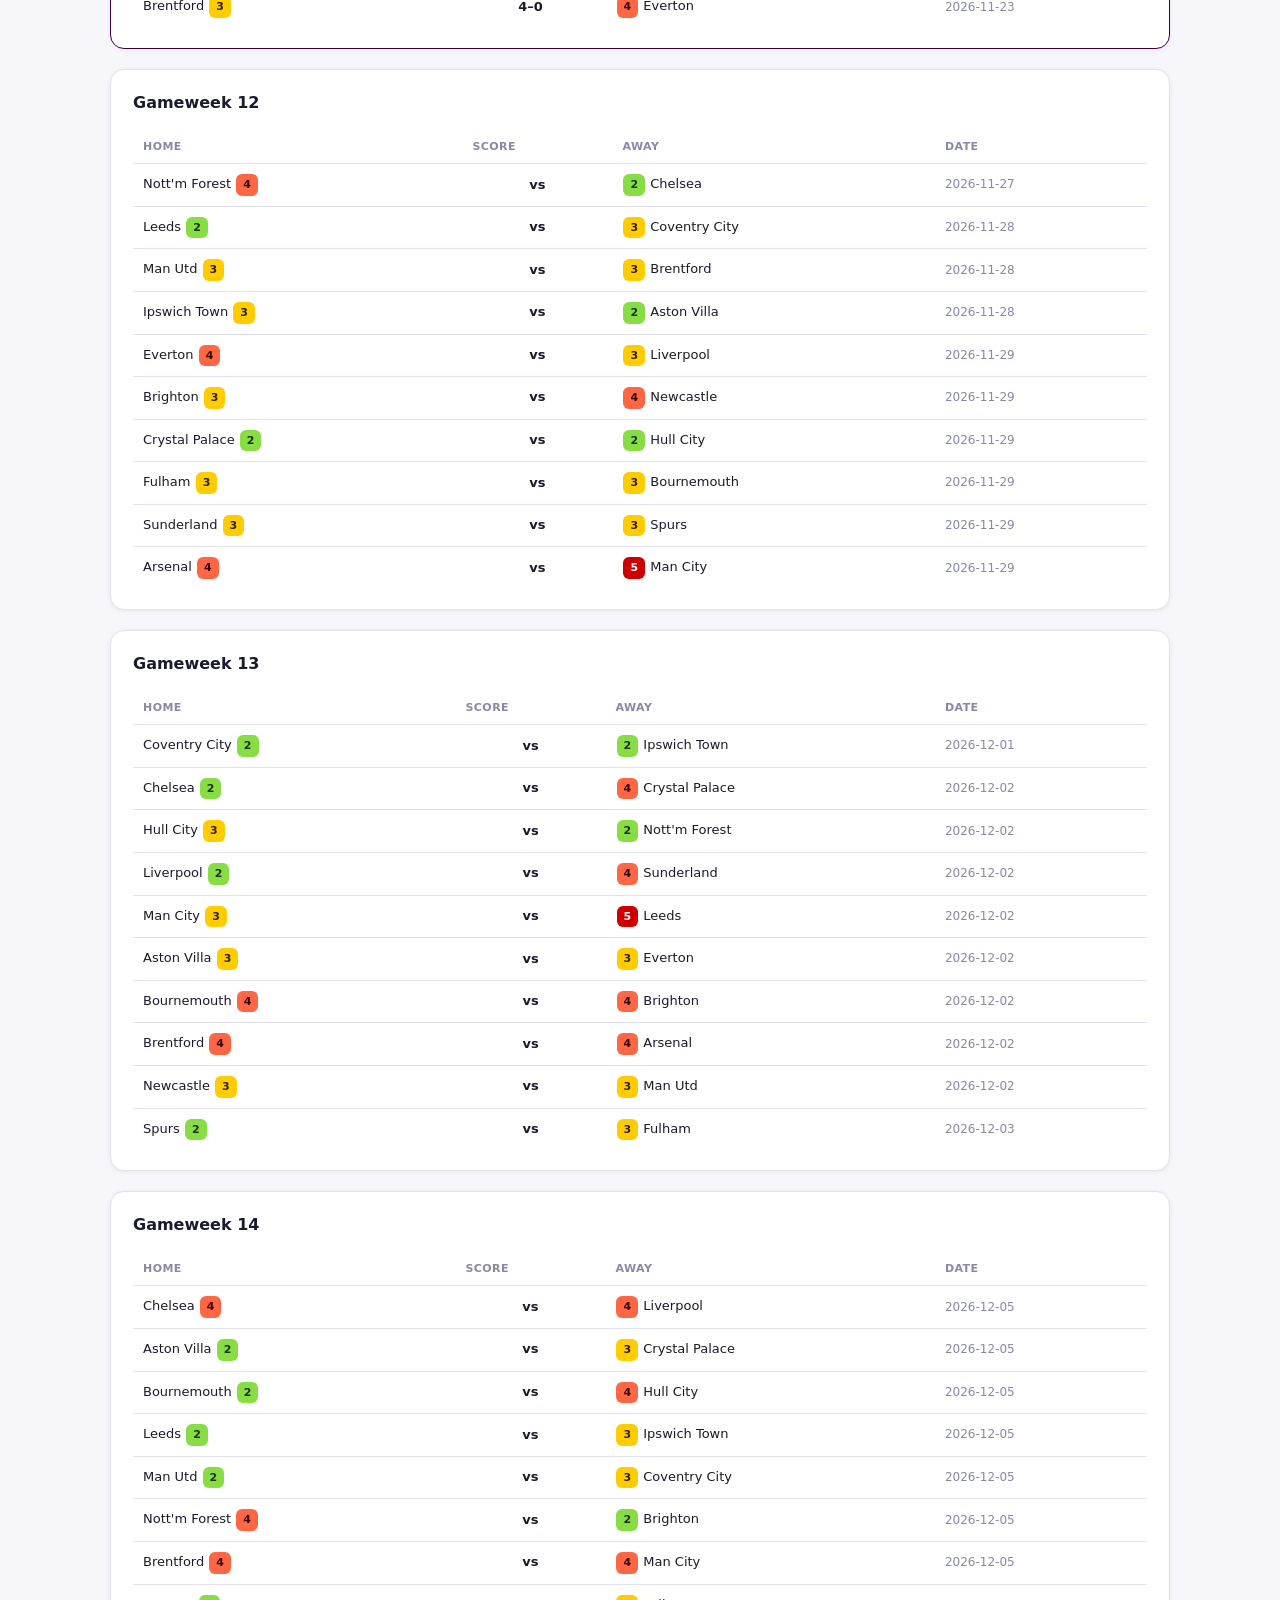
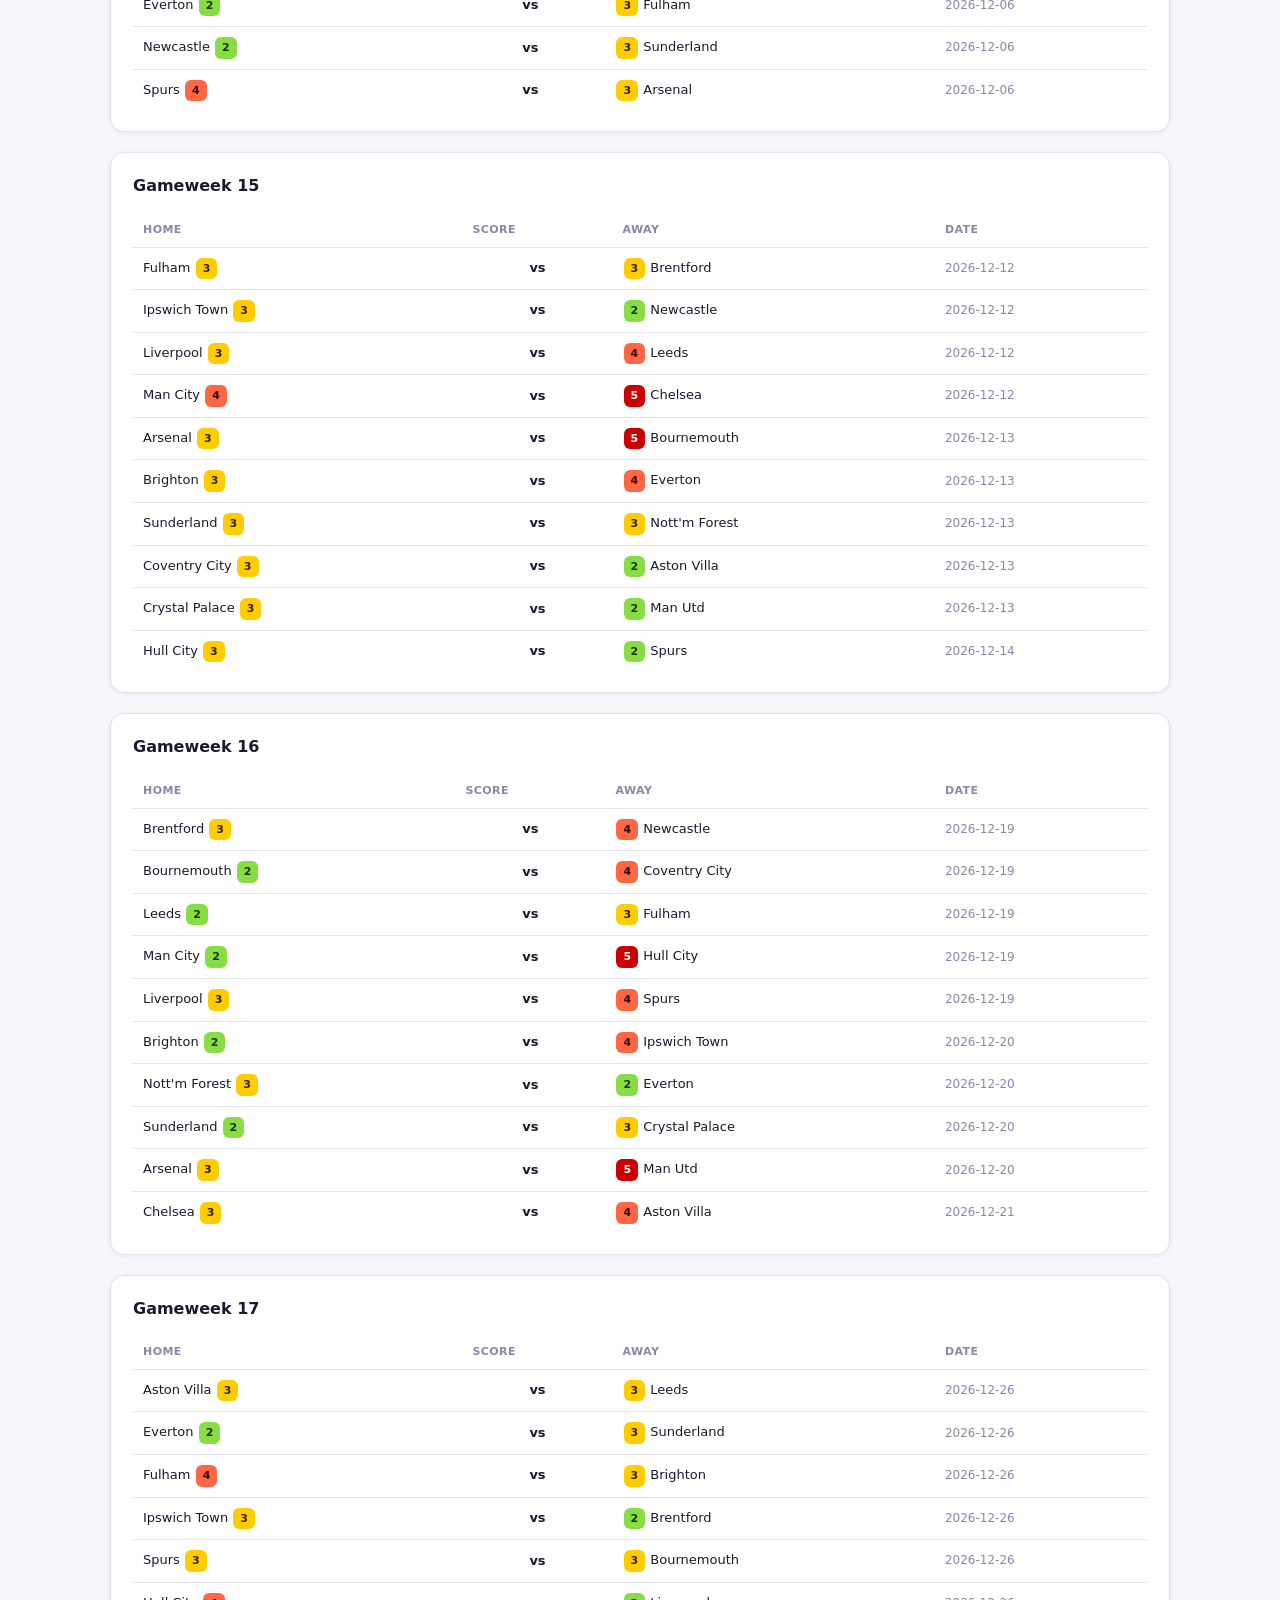
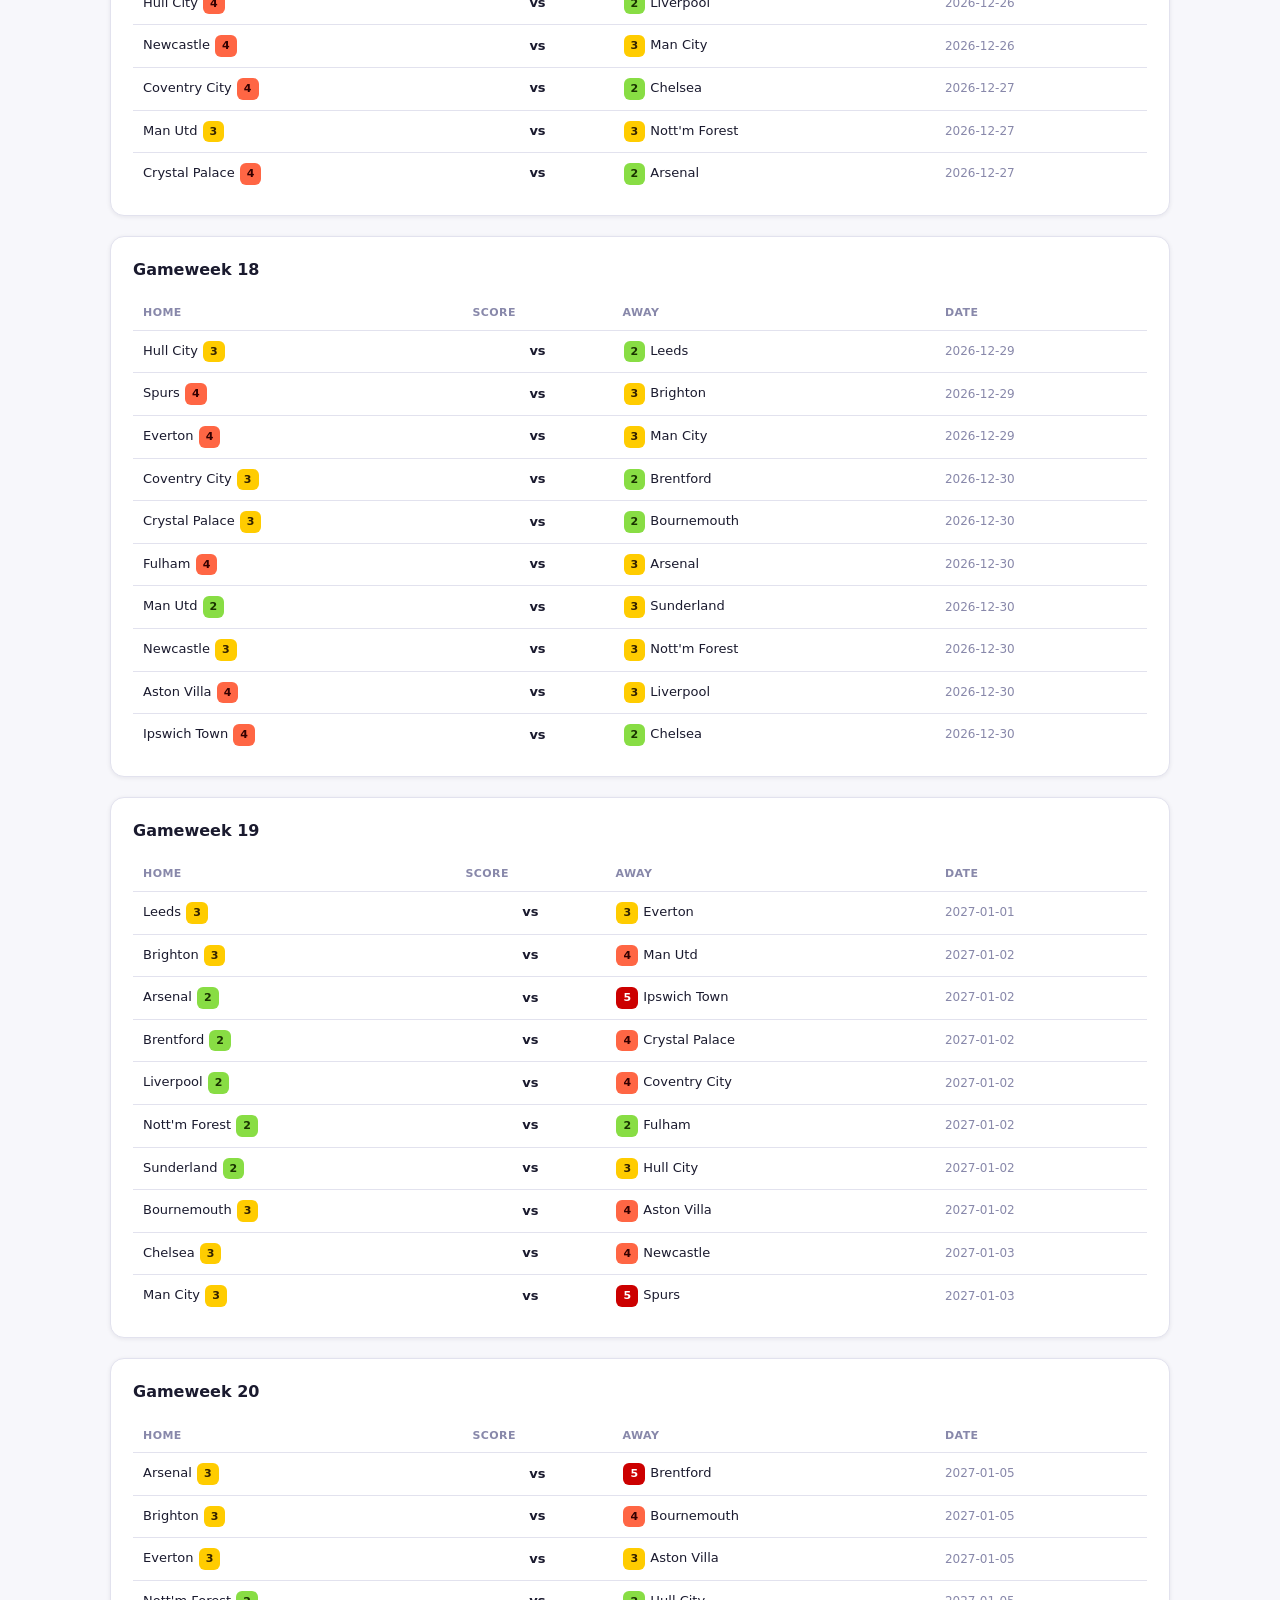
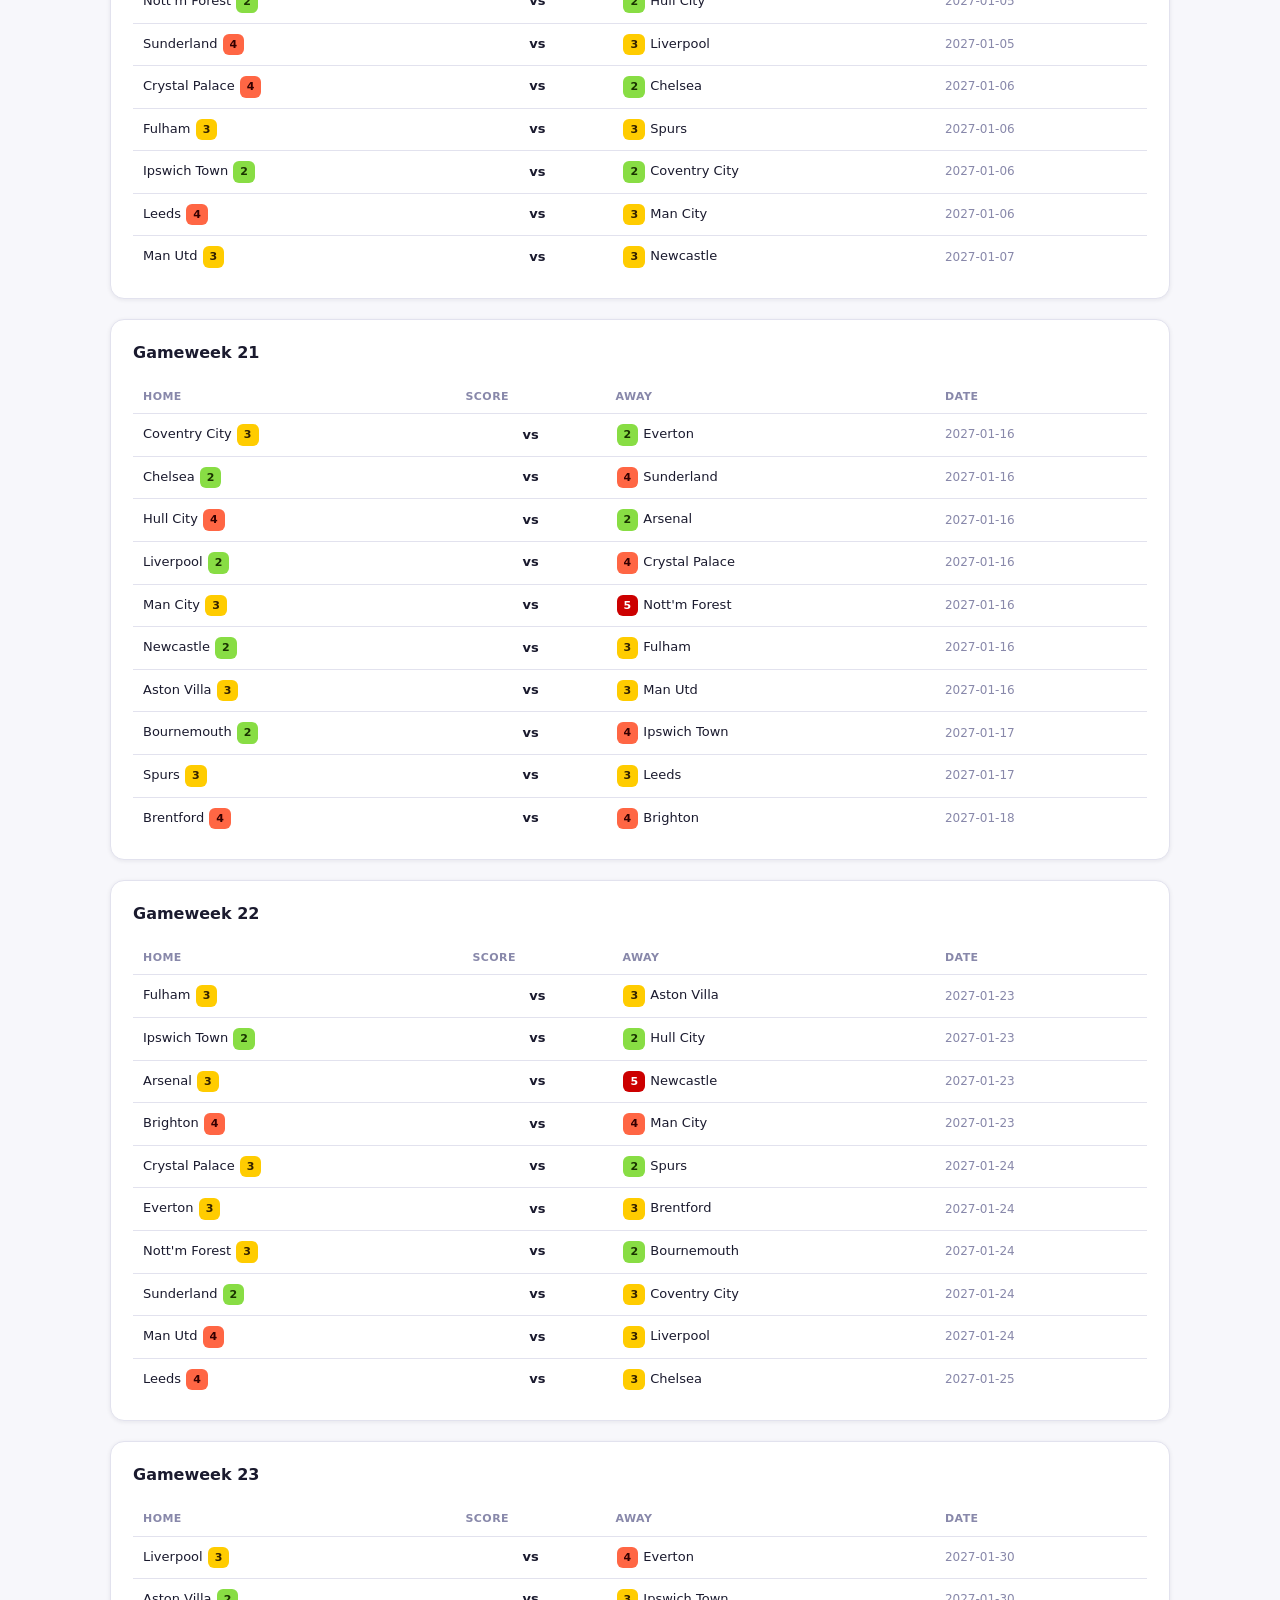
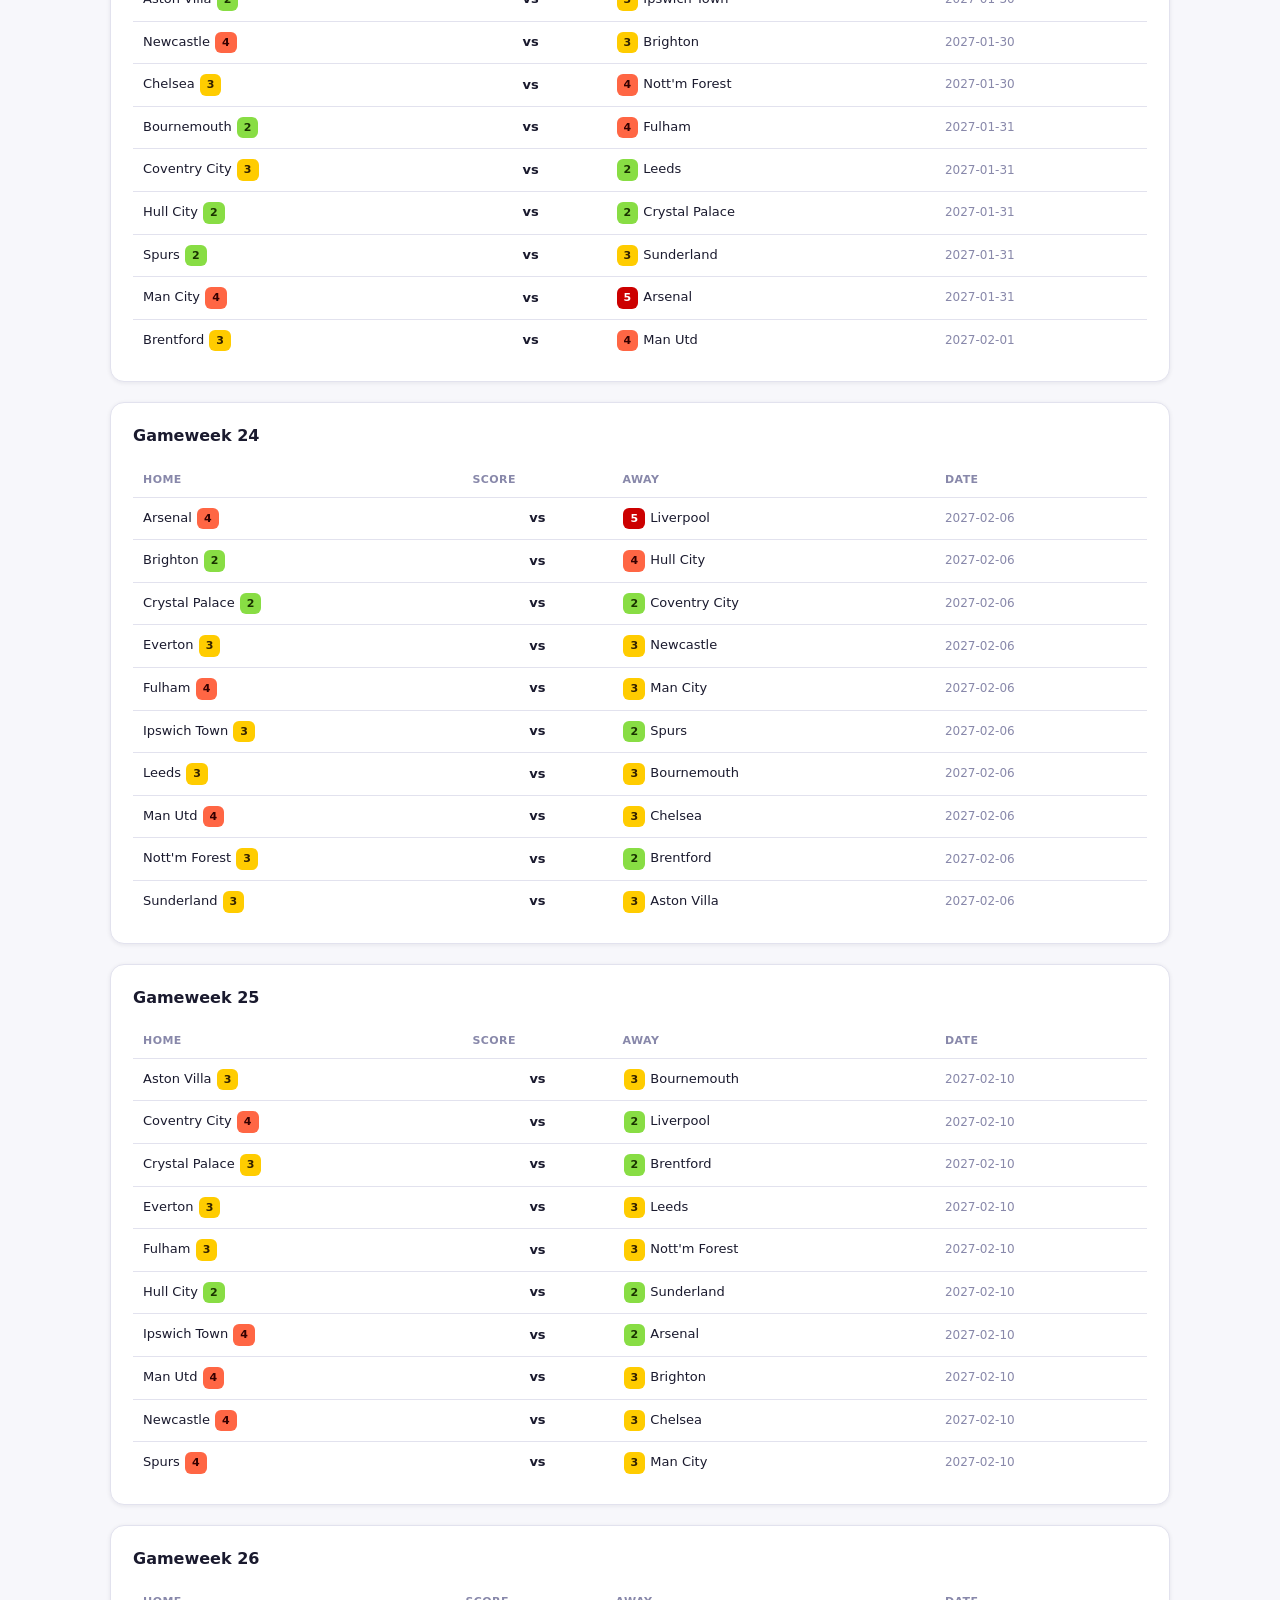
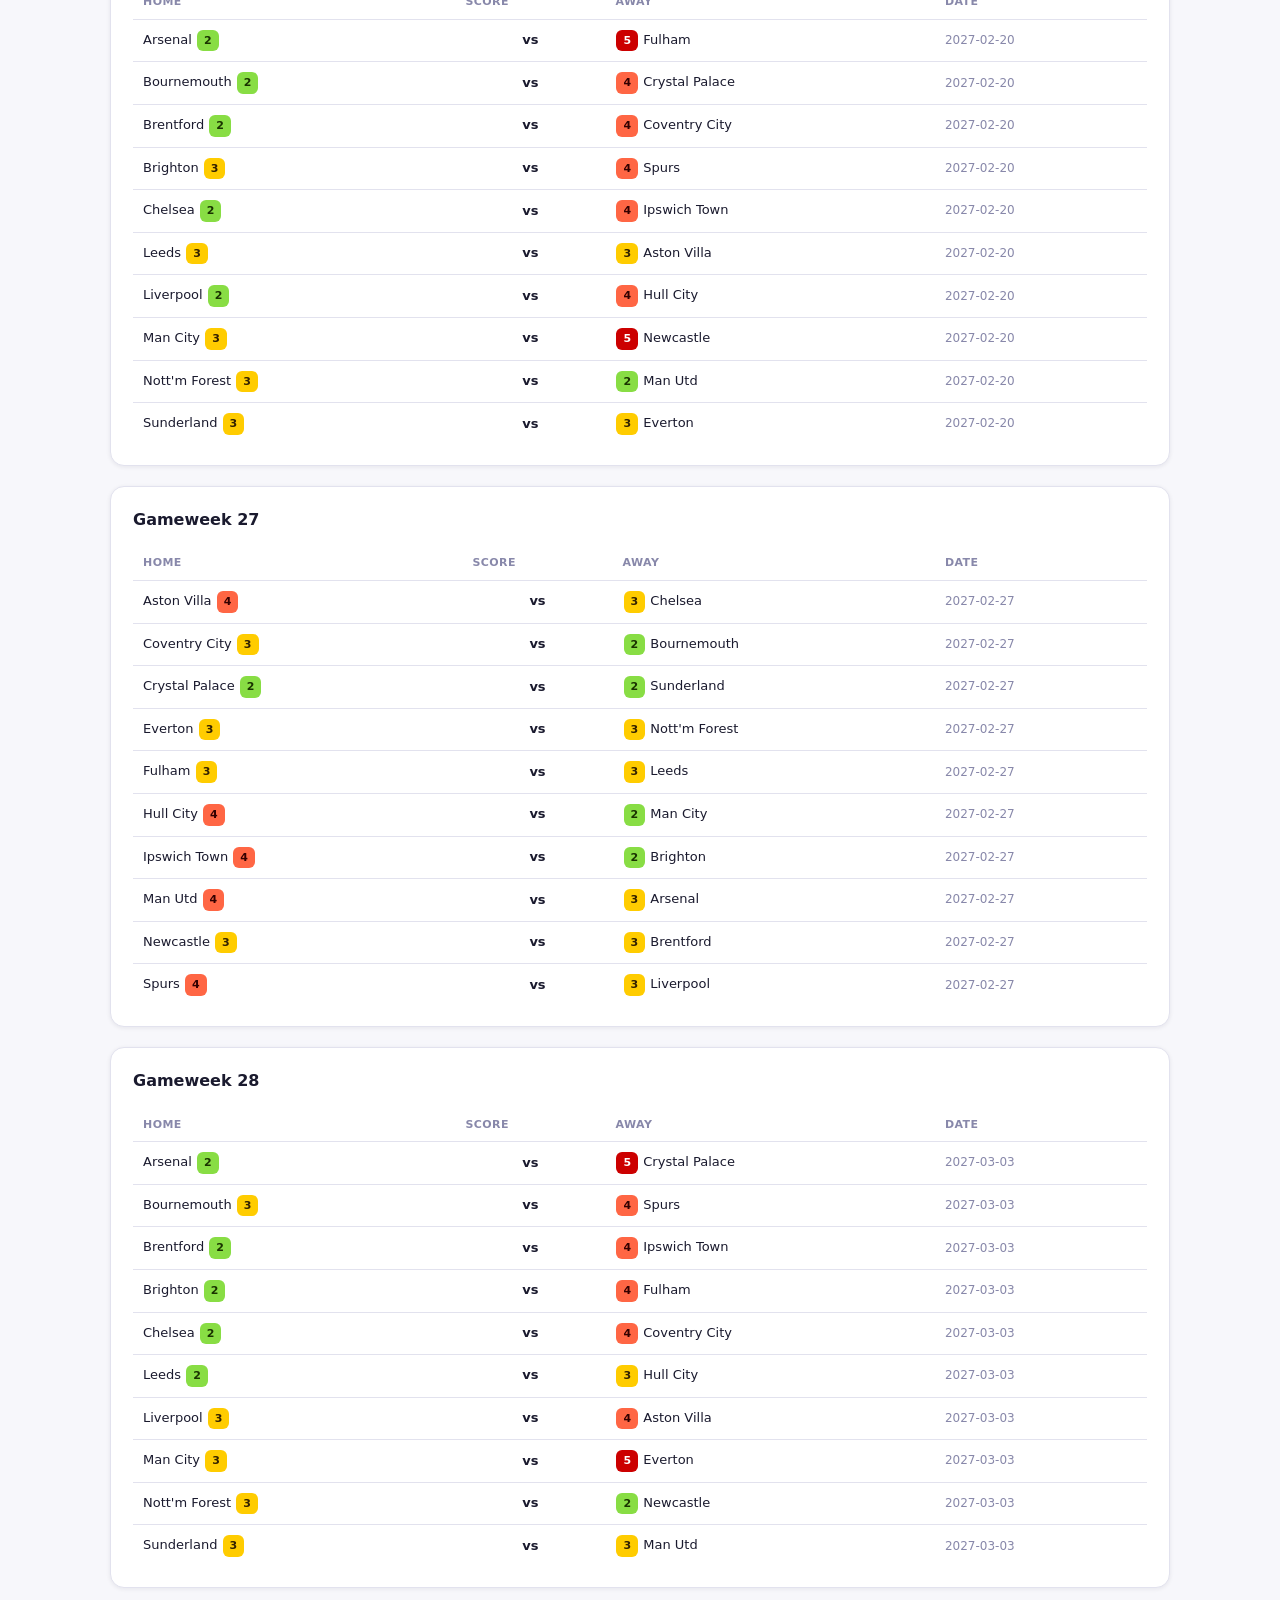
==== commit db9019ca: "chore: refresh FPL data 2026-11-24" ====
--- a/docs/fixtures.html
+++ b/docs/fixtures.html
@@ -15,7 +15,7 @@
       </div>
       <div class="header-meta">
         <span class="badge badge-live">Live data</span>
-        <span class="meta-info">GW11 · 2026-11-23</span>
+        <span class="meta-info">GW11 · 2026-11-24</span>
       </div>
     </div>
     <nav class="site-nav">
@@ -1316,7 +1316,7 @@
                 <span class="team-name">Man City</span>
                 <span class="fdr-pill fdr-2">2</span>
               </td>
-              <td class="score-cell">vs</td>
+              <td class="score-cell">1–1</td>
               <td>
                 <span class="fdr-pill fdr-5">5</span>
                 <span class="team-name">Fulham</span>
@@ -1328,7 +1328,7 @@
                 <span class="team-name">Aston Villa</span>
                 <span class="fdr-pill fdr-2">2</span>
               </td>
-              <td class="score-cell">vs</td>
+              <td class="score-cell">0–0</td>
               <td>
                 <span class="fdr-pill fdr-3">3</span>
                 <span class="team-name">Sunderland</span>
@@ -1340,7 +1340,7 @@
                 <span class="team-name">Bournemouth</span>
                 <span class="fdr-pill fdr-3">3</span>
               </td>
-              <td class="score-cell">vs</td>
+              <td class="score-cell">2–0</td>
               <td>
                 <span class="fdr-pill fdr-4">4</span>
                 <span class="team-name">Nott'm Forest</span>
@@ -1352,7 +1352,7 @@
                 <span class="team-name">Chelsea</span>
                 <span class="fdr-pill fdr-3">3</span>
               </td>
-              <td class="score-cell">vs</td>
+              <td class="score-cell">1–4</td>
               <td>
                 <span class="fdr-pill fdr-4">4</span>
                 <span class="team-name">Leeds</span>
@@ -1364,7 +1364,7 @@
                 <span class="team-name">Coventry City</span>
                 <span class="fdr-pill fdr-2">2</span>
               </td>
-              <td class="score-cell">vs</td>
+              <td class="score-cell">3–2</td>
               <td>
                 <span class="fdr-pill fdr-2">2</span>
                 <span class="team-name">Crystal Palace</span>
@@ -1376,7 +1376,7 @@
                 <span class="team-name">Spurs</span>
                 <span class="fdr-pill fdr-2">2</span>
               </td>
-              <td class="score-cell">vs</td>
+              <td class="score-cell">2–0</td>
               <td>
                 <span class="fdr-pill fdr-3">3</span>
                 <span class="team-name">Ipswich Town</span>
@@ -1388,7 +1388,7 @@
                 <span class="team-name">Newcastle</span>
                 <span class="fdr-pill fdr-4">4</span>
               </td>
-              <td class="score-cell">vs</td>
+              <td class="score-cell">2–2</td>
               <td>
                 <span class="fdr-pill fdr-3">3</span>
                 <span class="team-name">Arsenal</span>
@@ -1400,7 +1400,7 @@
                 <span class="team-name">Hull City</span>
                 <span class="fdr-pill fdr-4">4</span>
               </td>
-              <td class="score-cell">vs</td>
+              <td class="score-cell">2–0</td>
               <td>
                 <span class="fdr-pill fdr-2">2</span>
                 <span class="team-name">Brighton</span>
@@ -1412,7 +1412,7 @@
                 <span class="team-name">Liverpool</span>
                 <span class="fdr-pill fdr-3">3</span>
               </td>
-              <td class="score-cell">vs</td>
+              <td class="score-cell">4–0</td>
               <td>
                 <span class="fdr-pill fdr-4">4</span>
                 <span class="team-name">Man Utd</span>
@@ -1424,7 +1424,7 @@
                 <span class="team-name">Brentford</span>
                 <span class="fdr-pill fdr-3">3</span>
               </td>
-              <td class="score-cell">vs</td>
+              <td class="score-cell">4–0</td>
               <td>
                 <span class="fdr-pill fdr-4">4</span>
                 <span class="team-name">Everton</span>
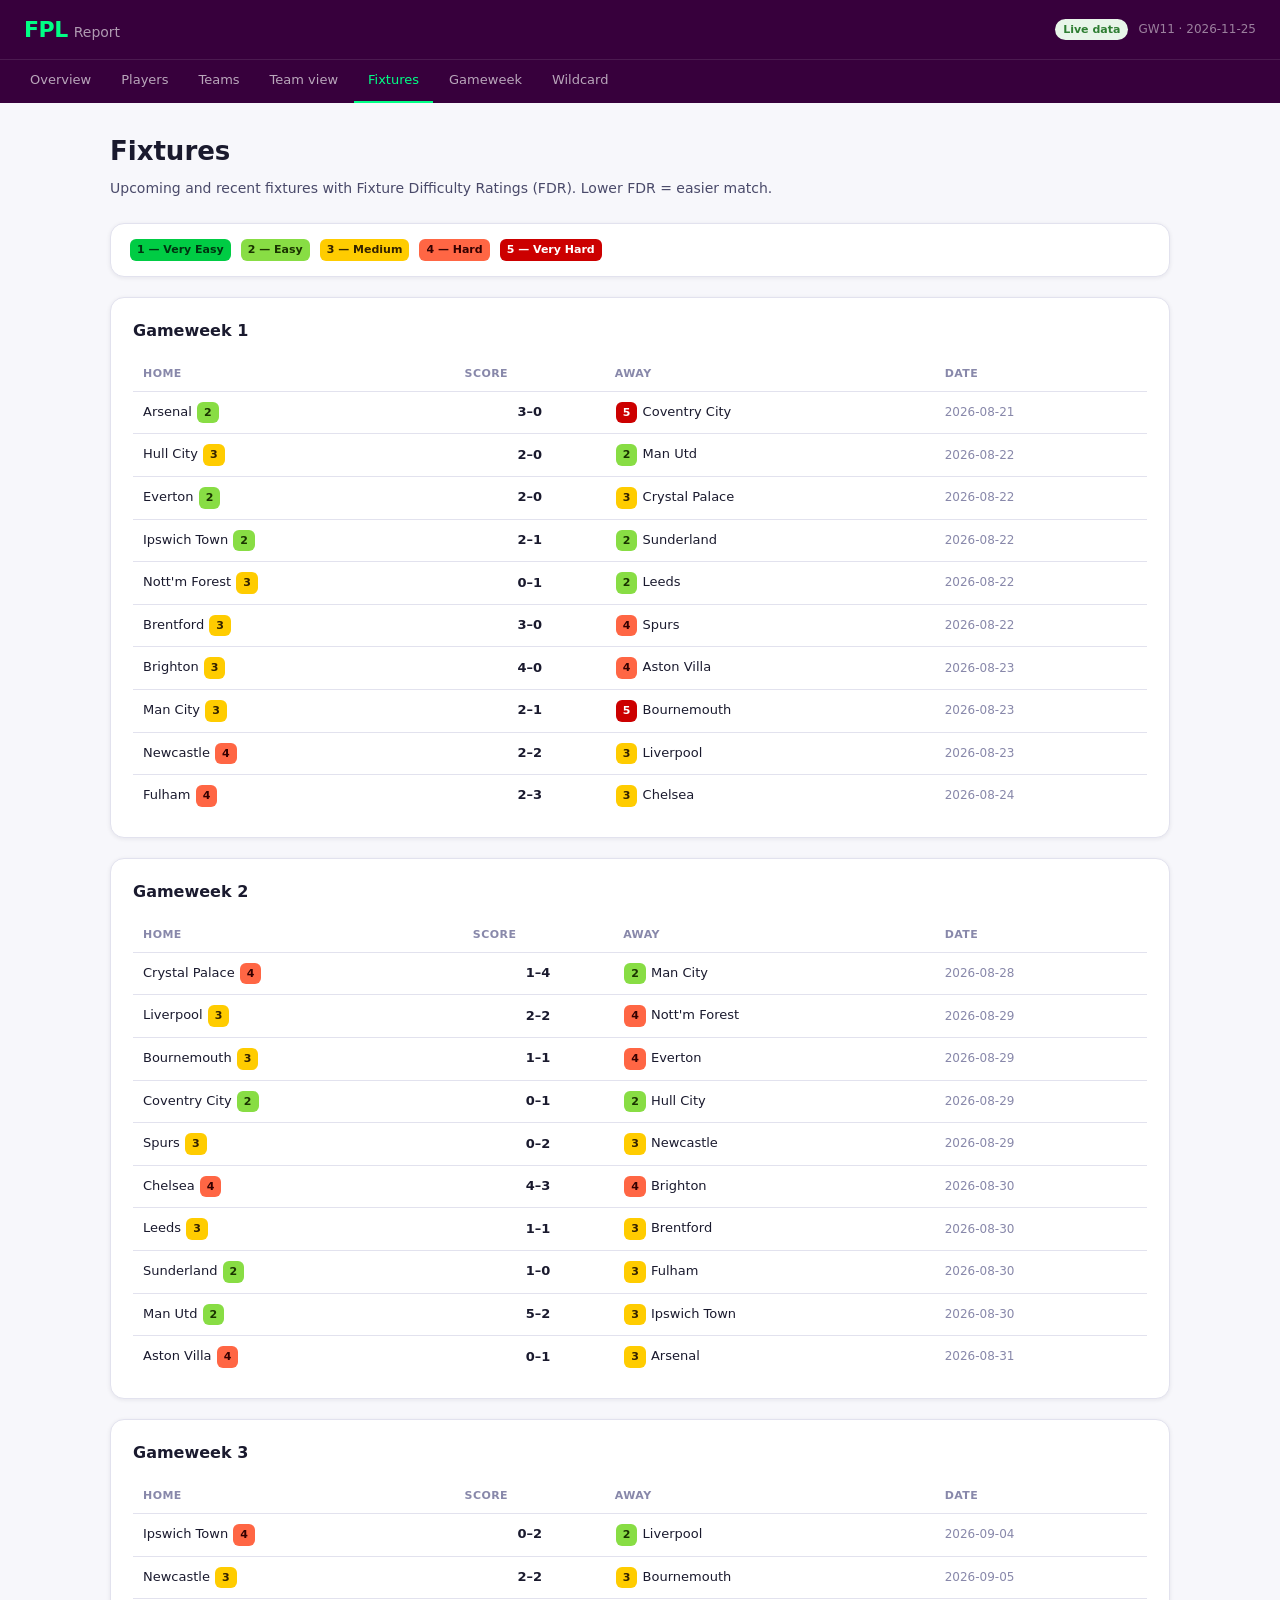
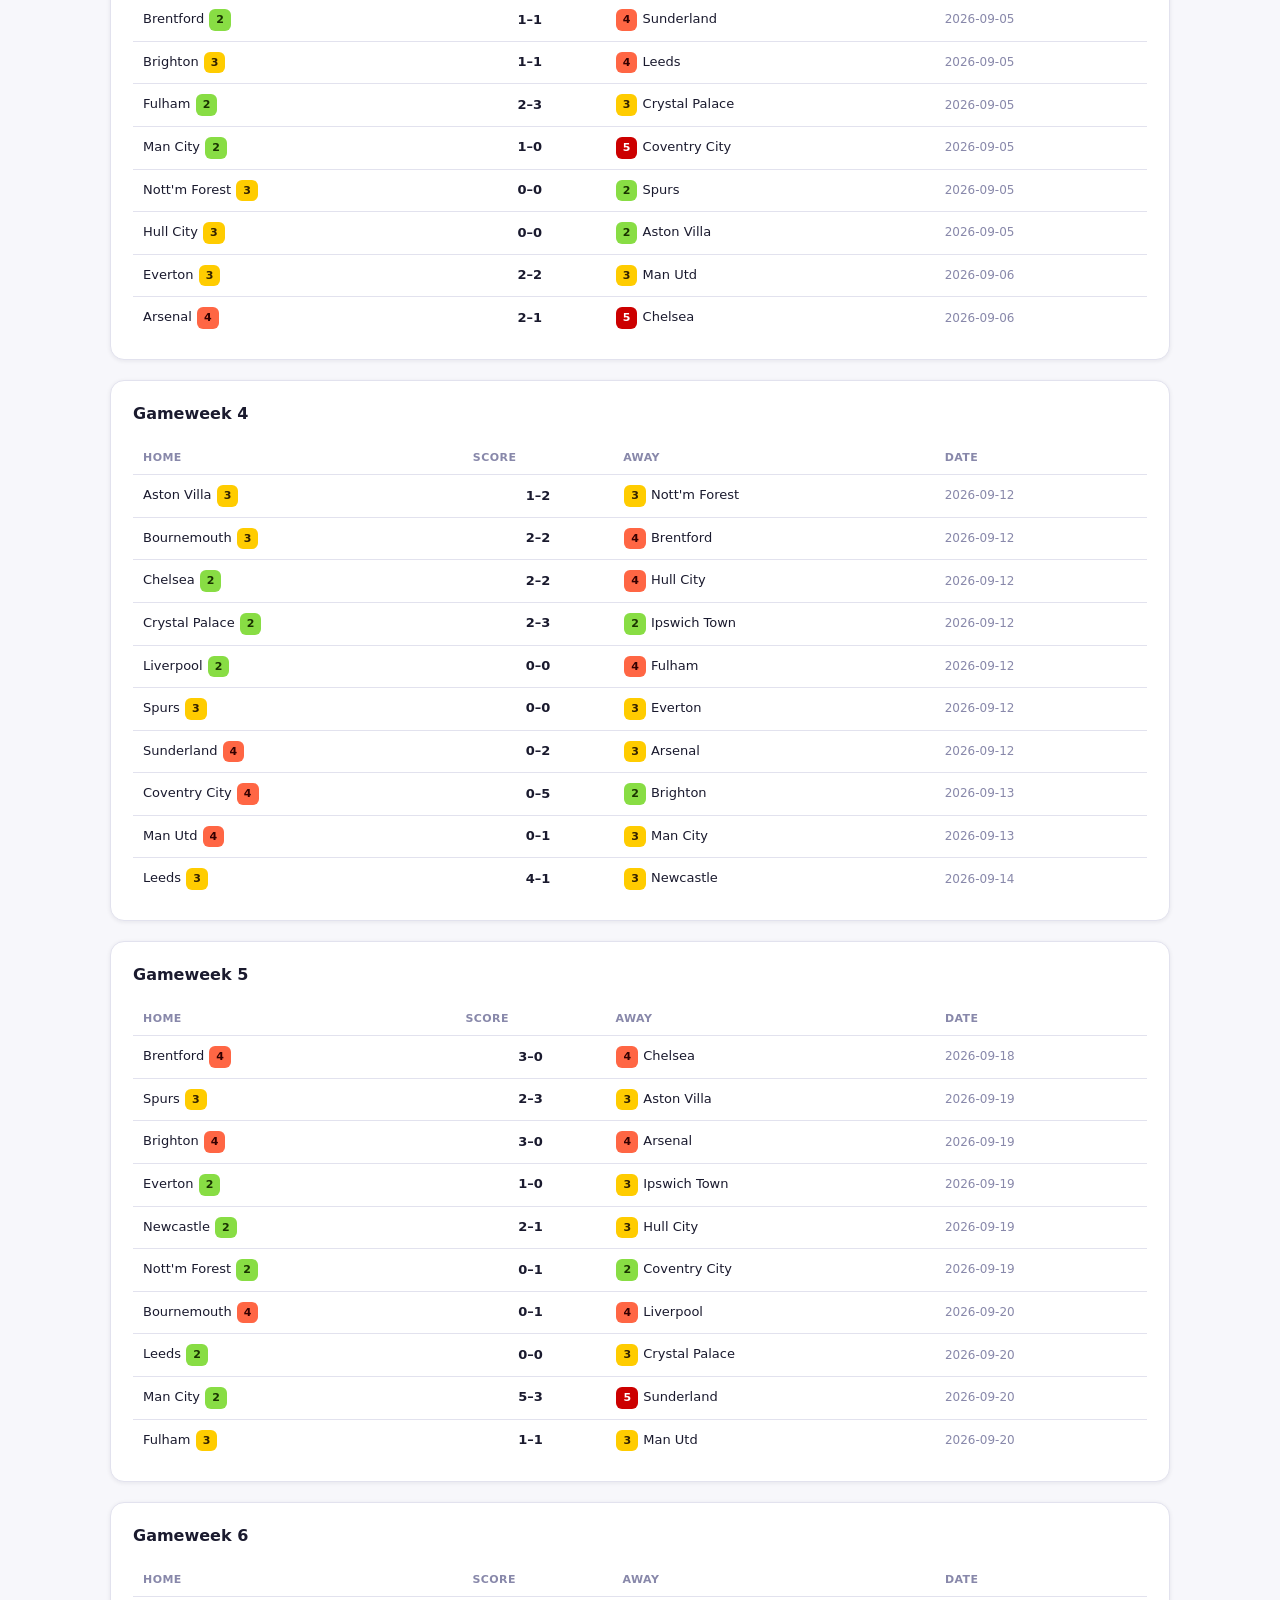
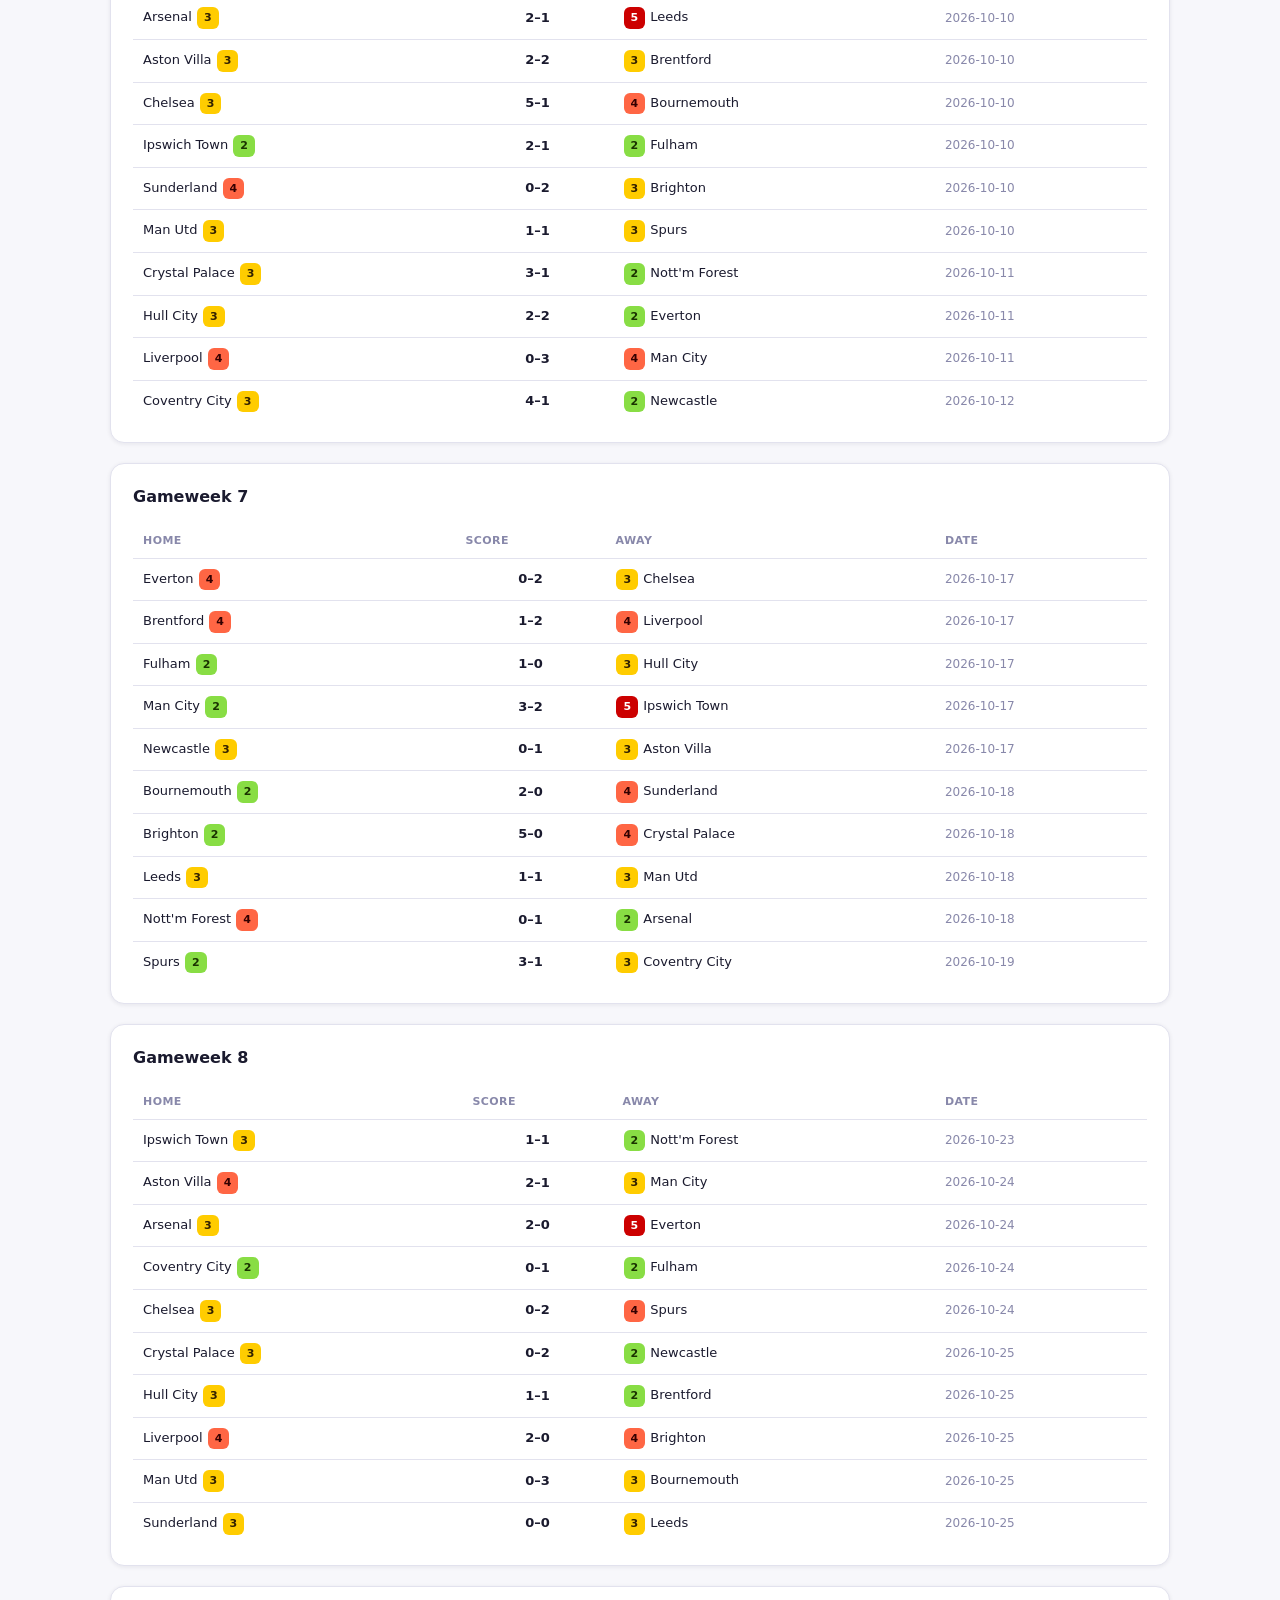
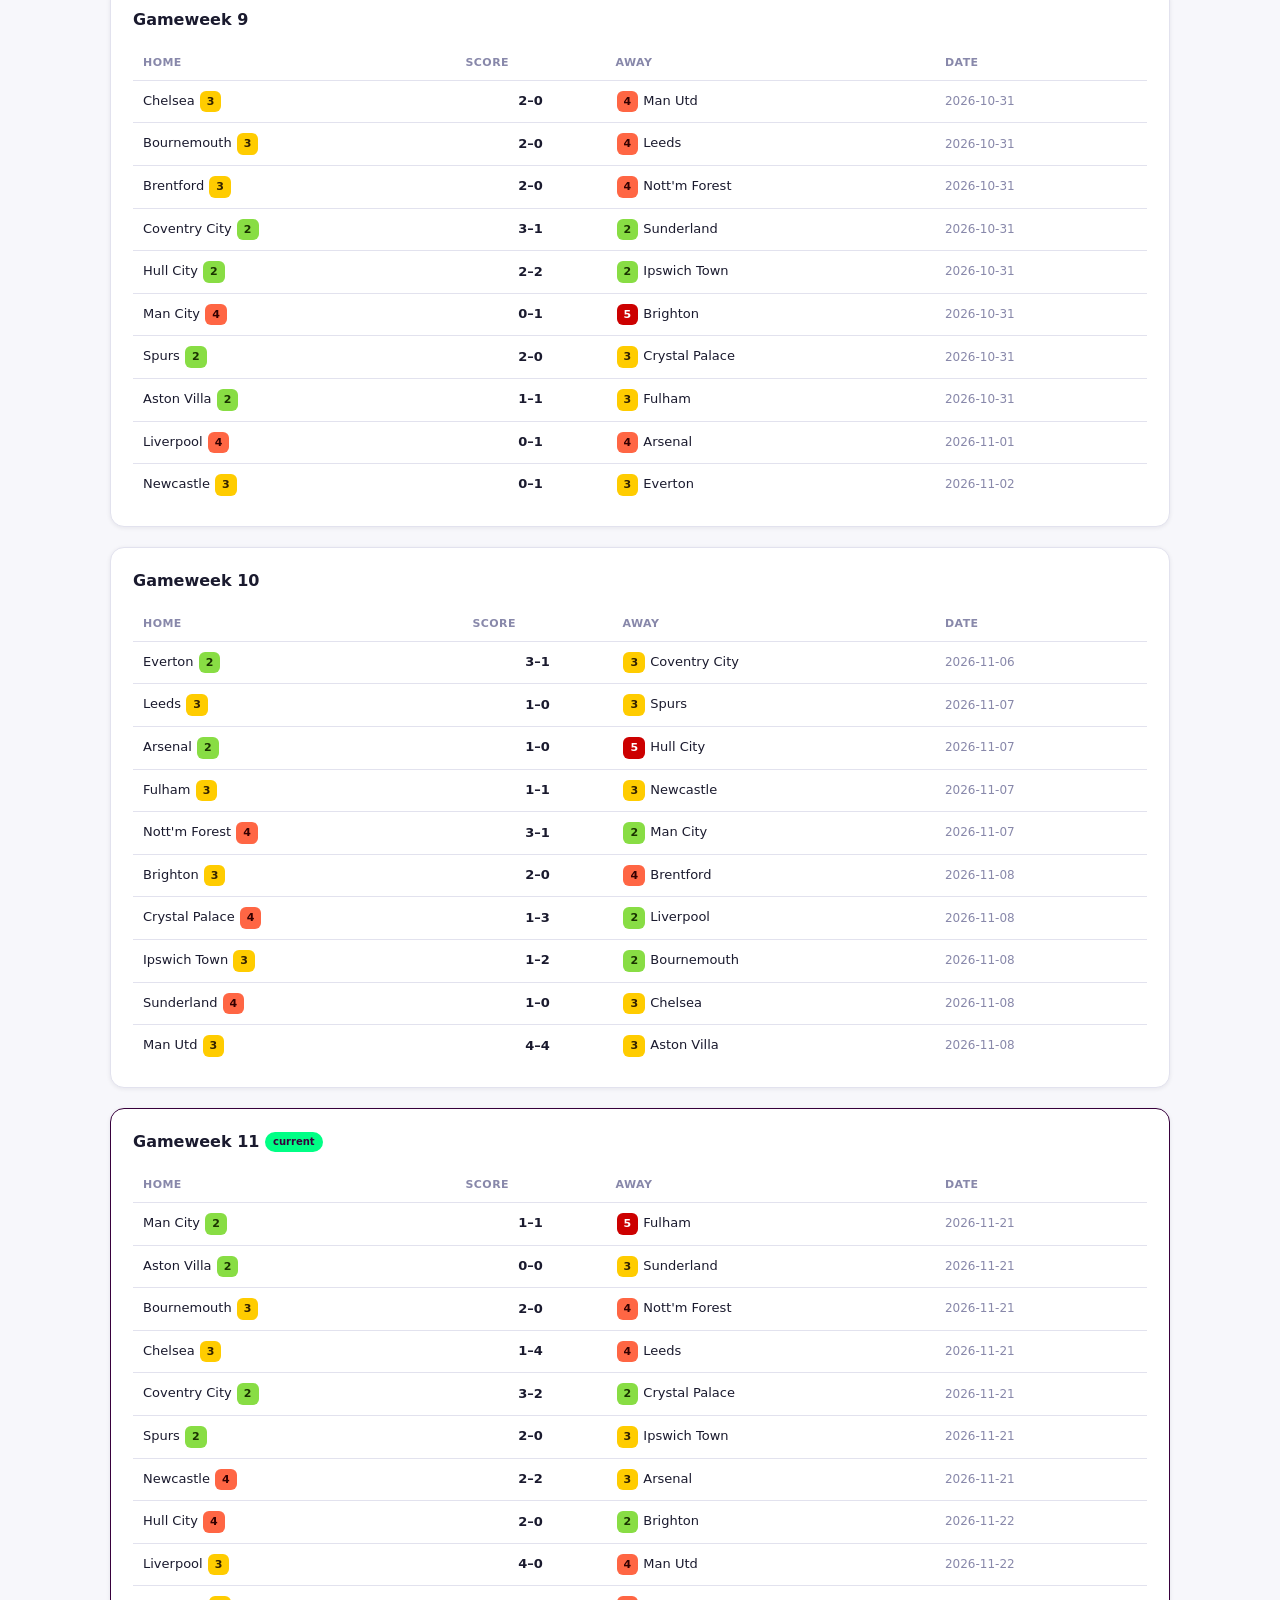
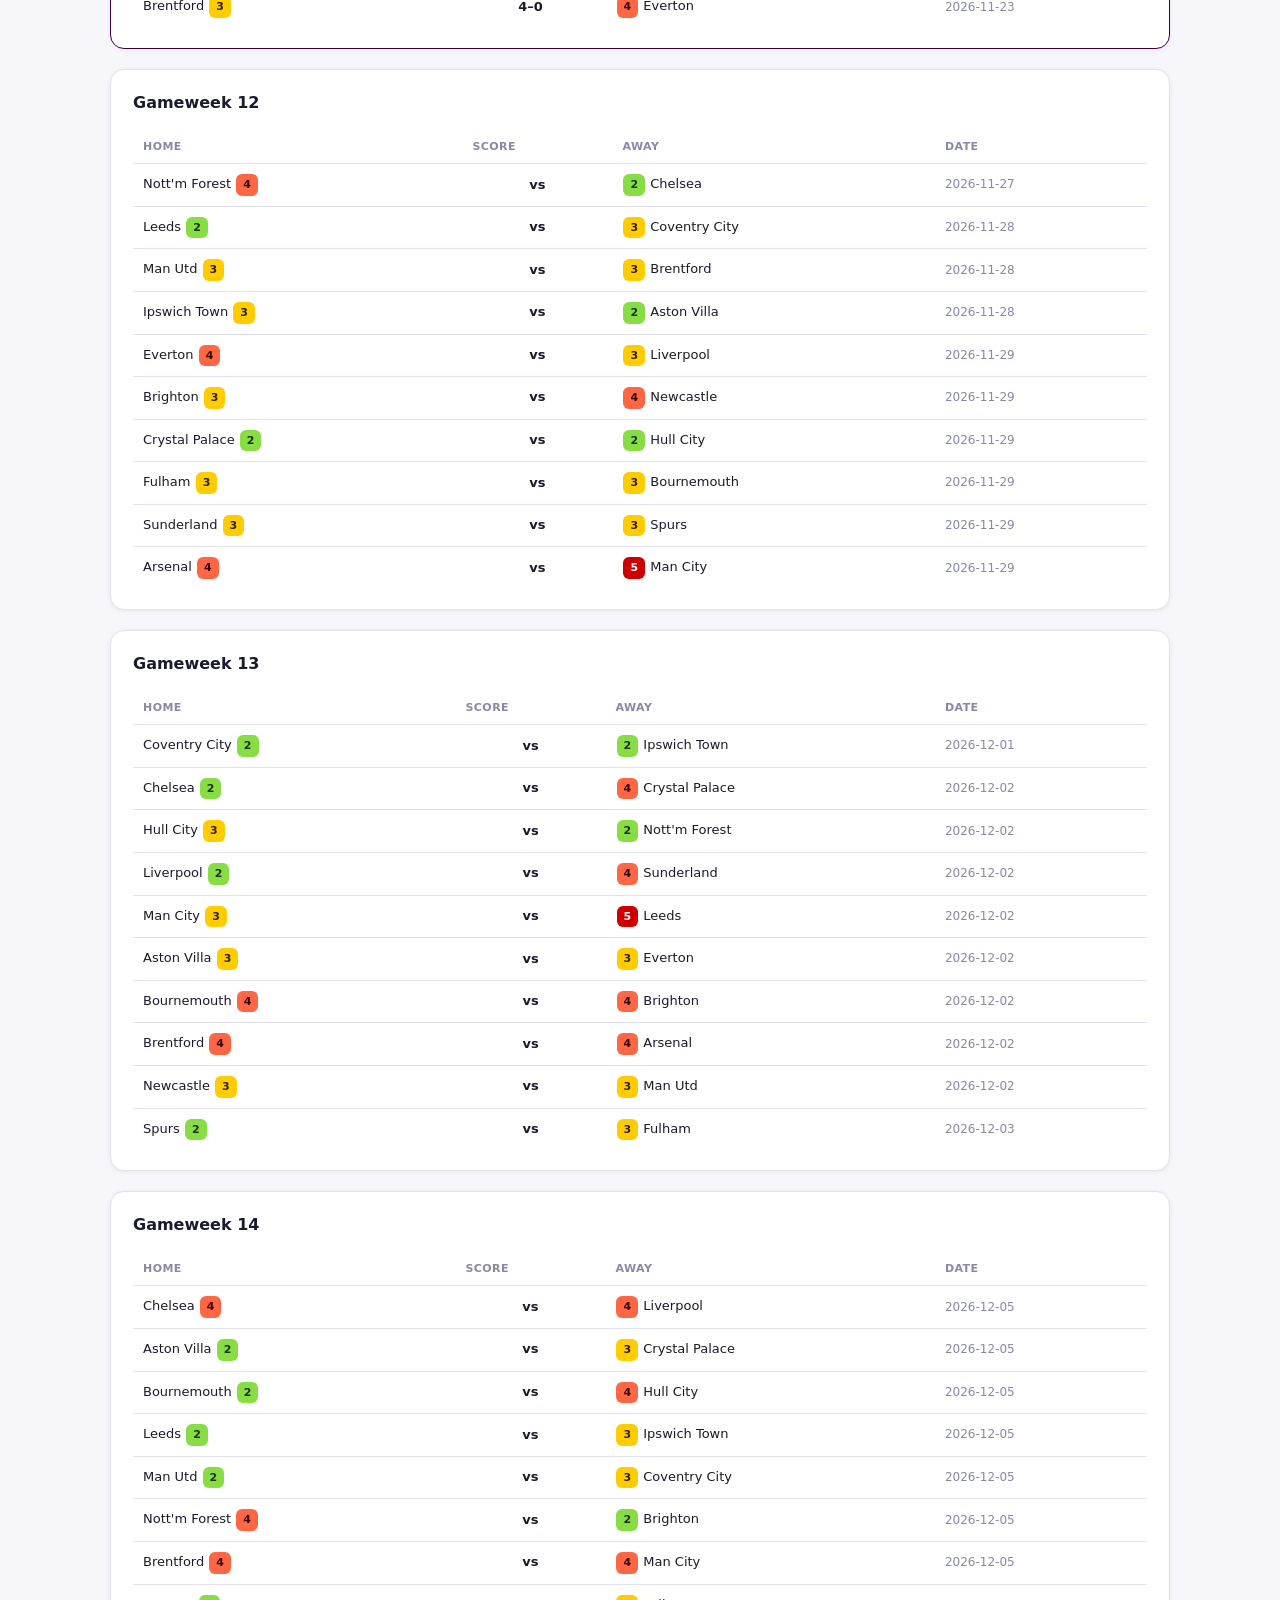
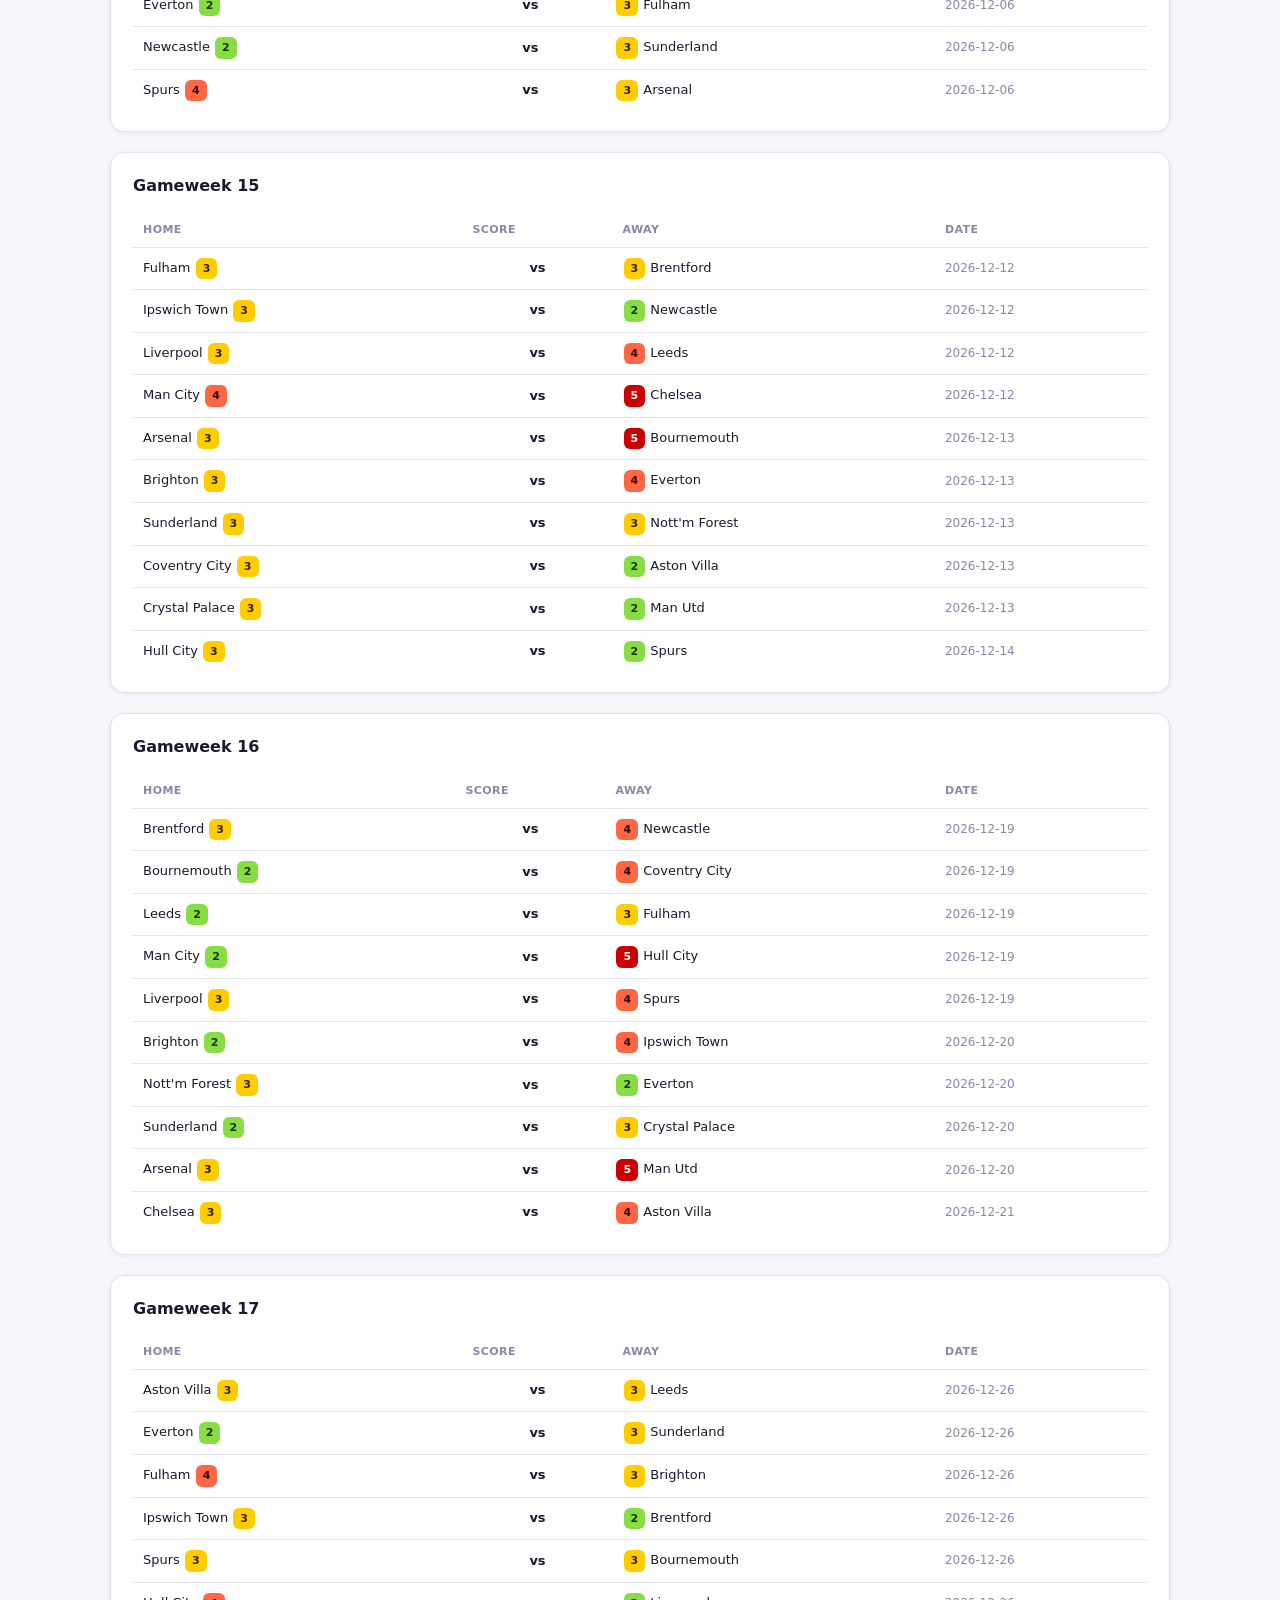
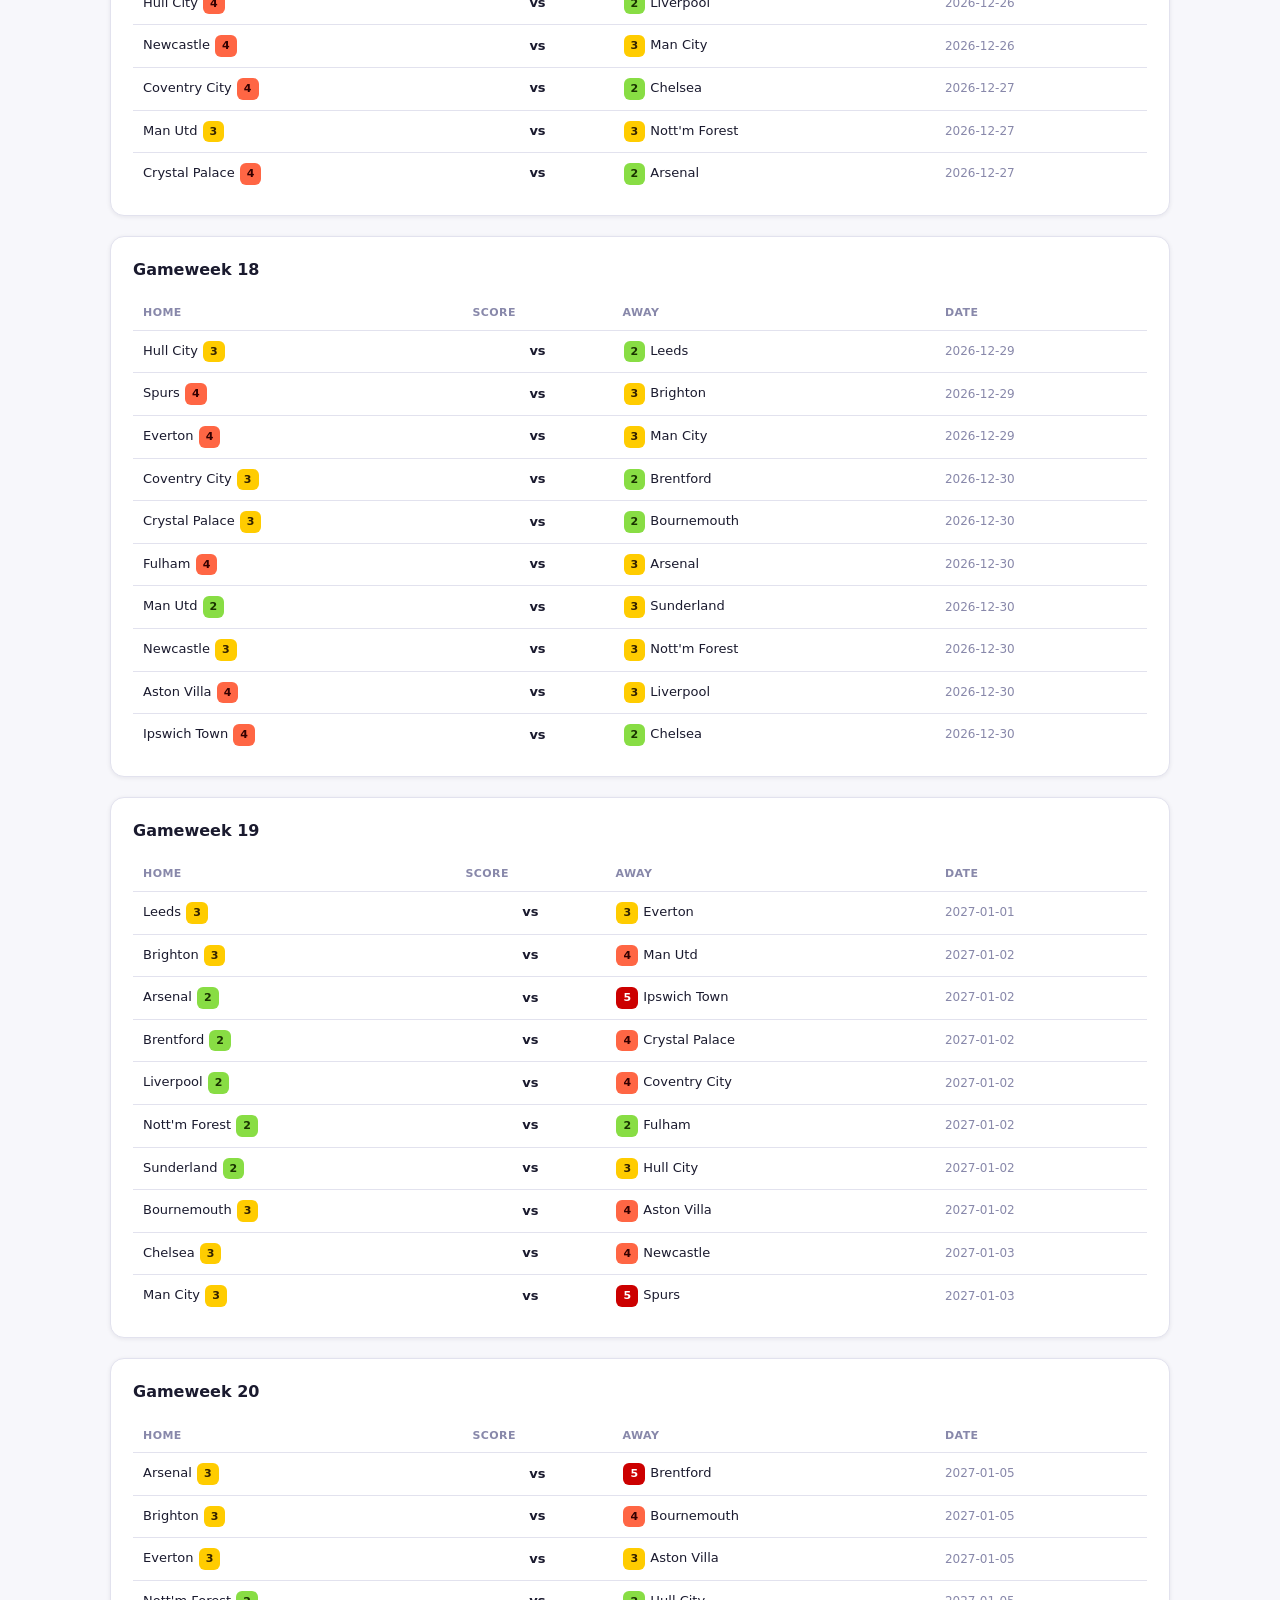
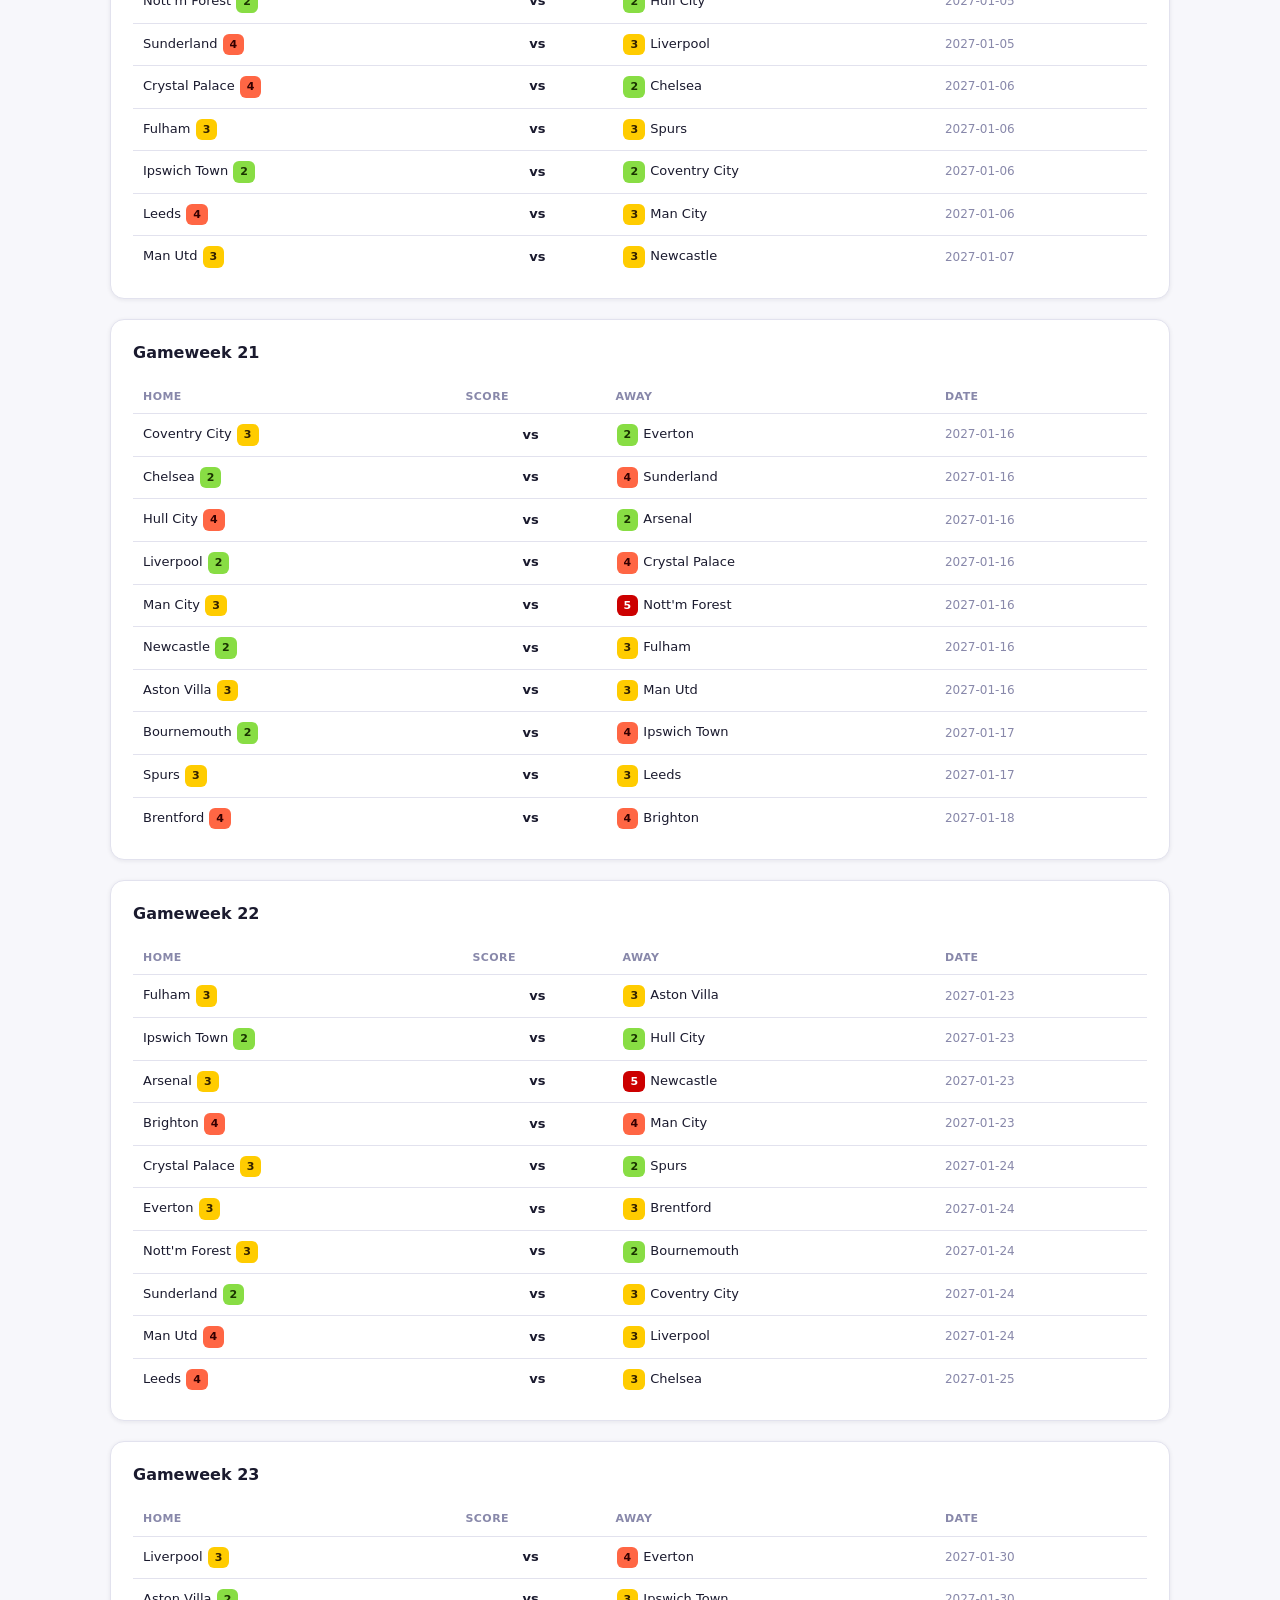
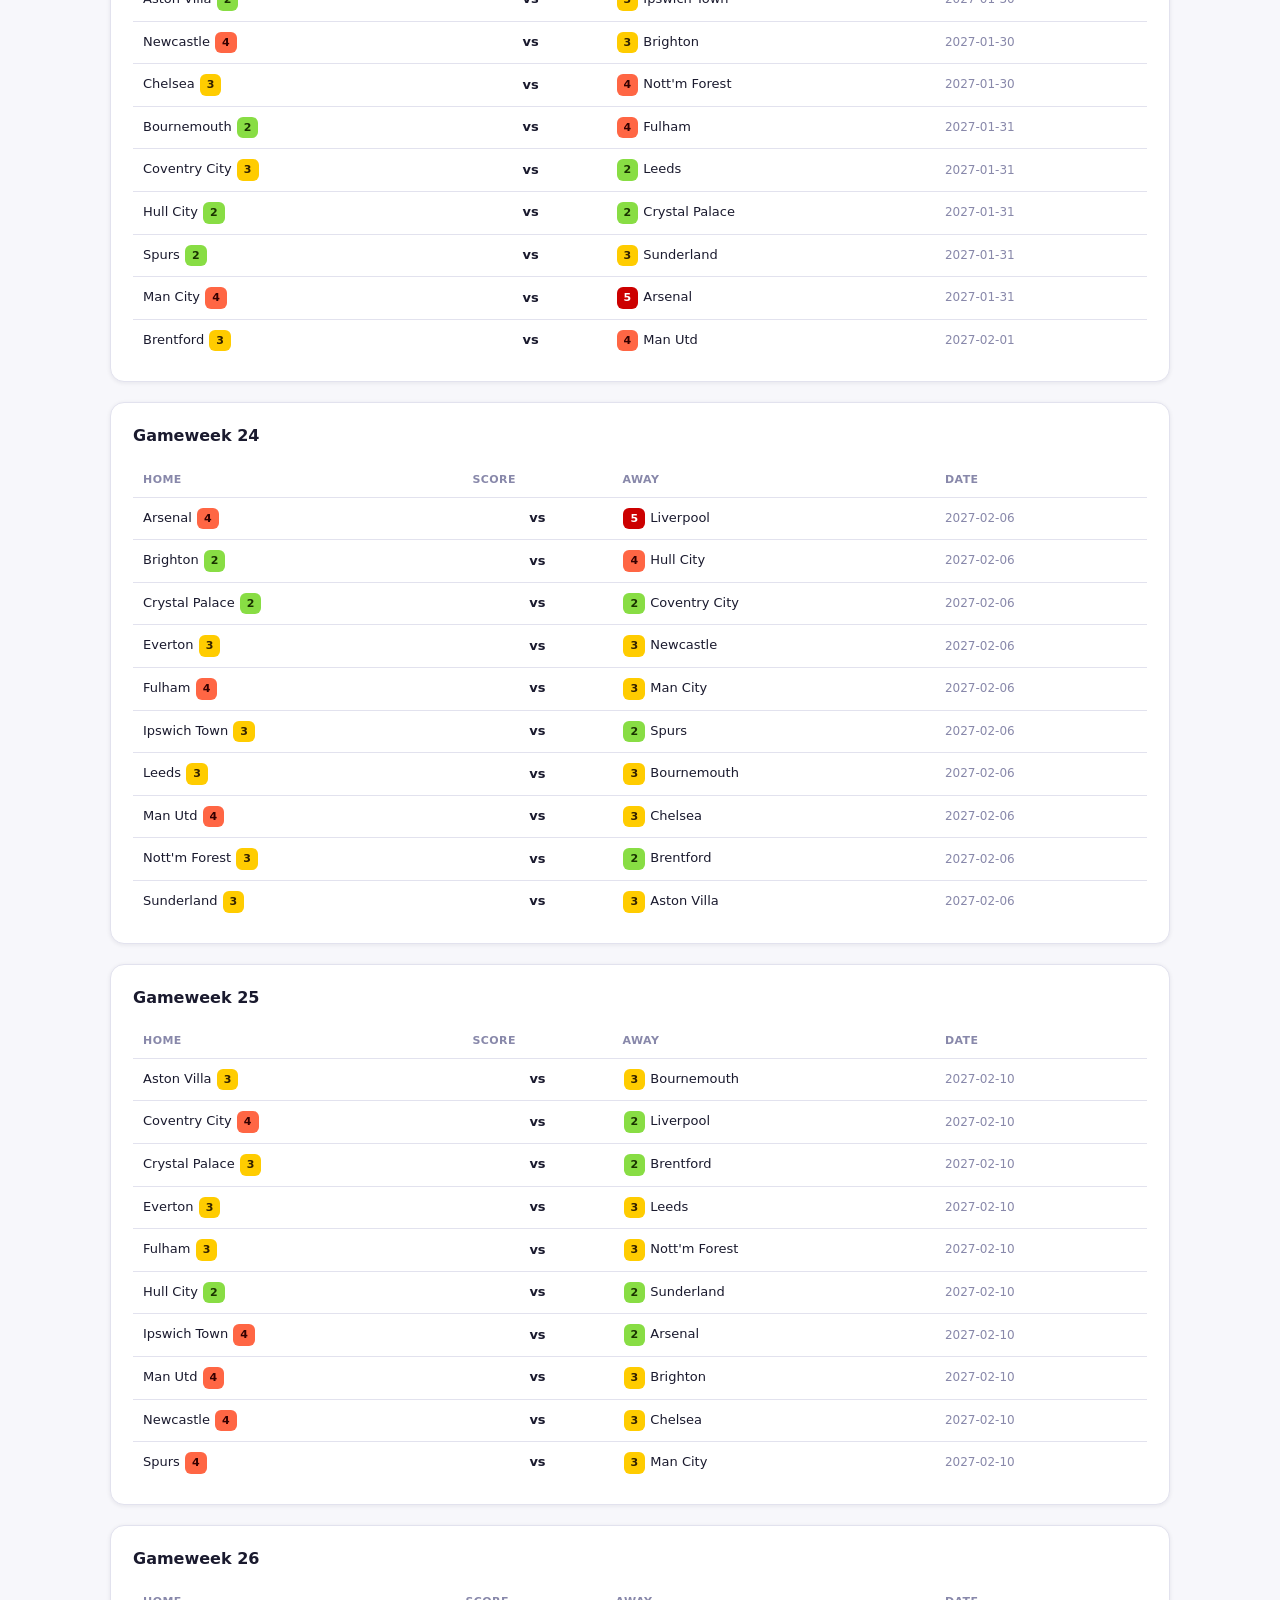
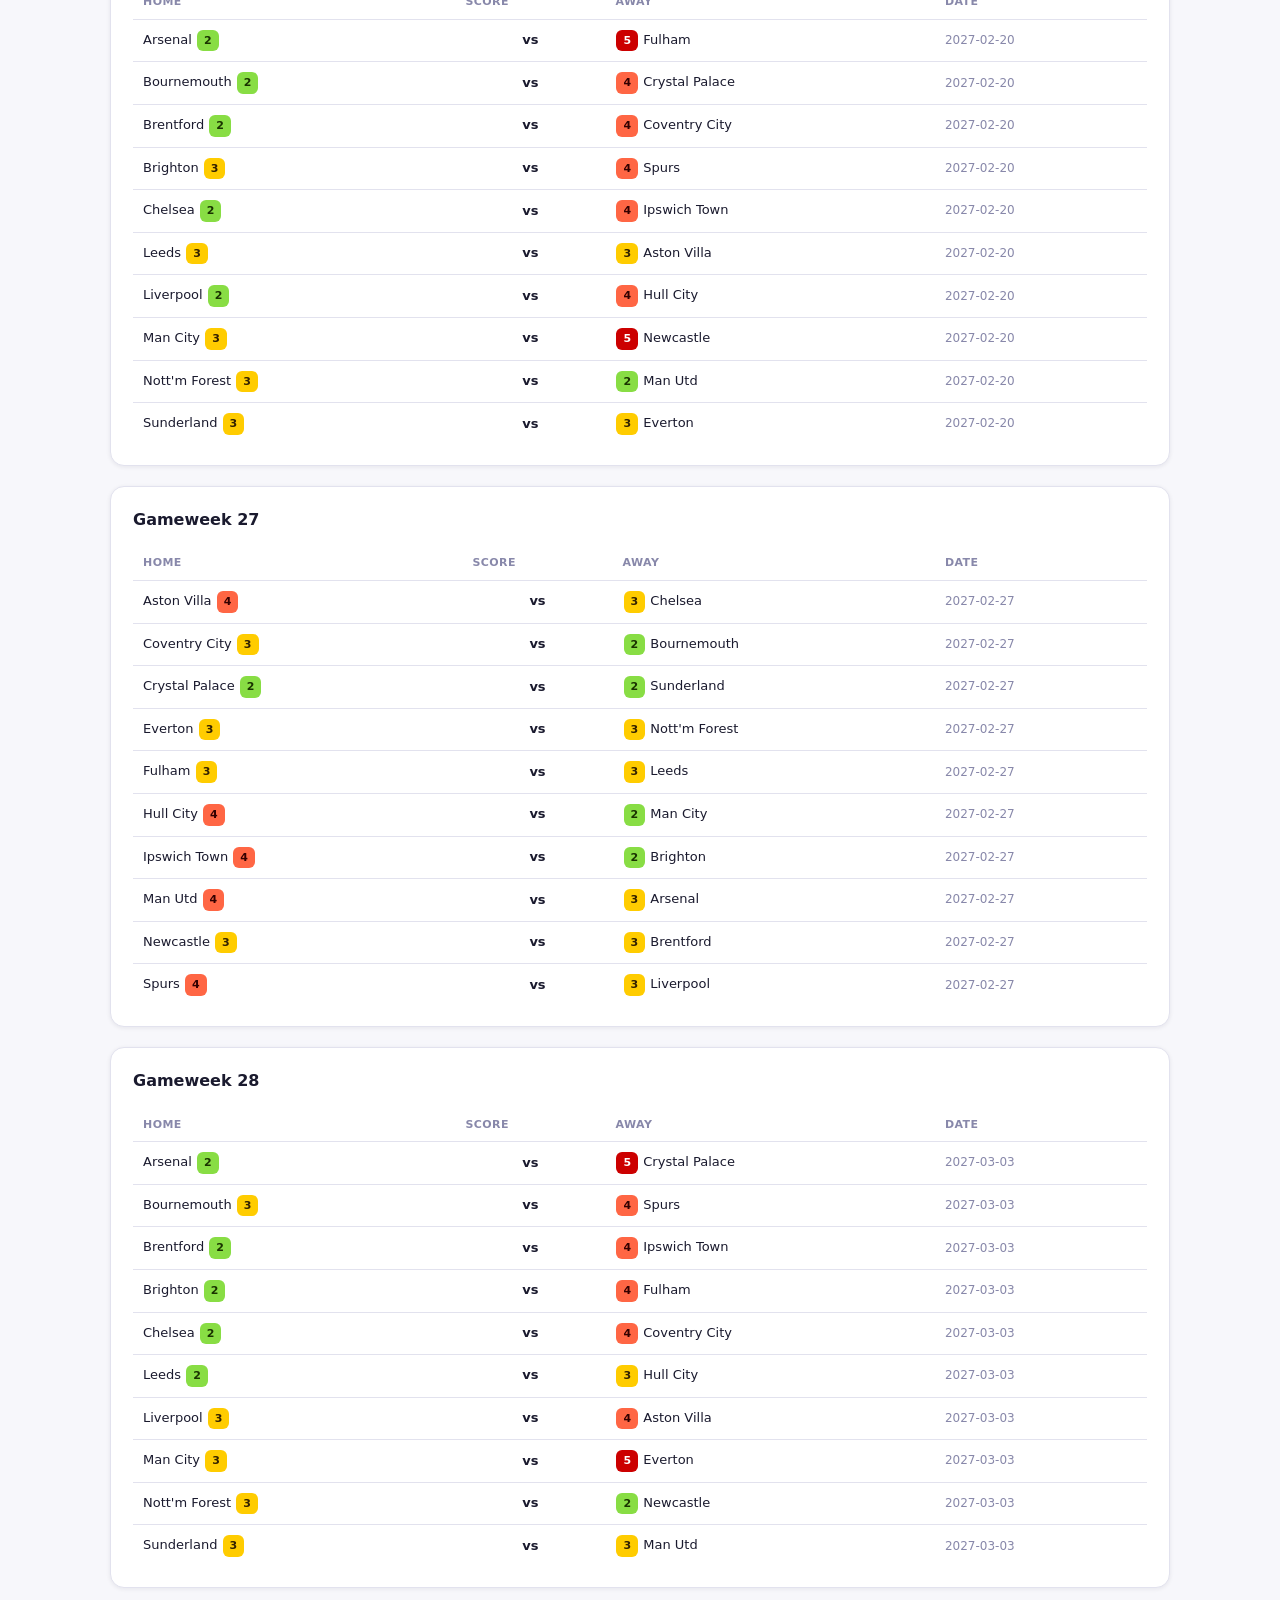
==== commit 446cb6c5: "chore: refresh FPL data 2026-11-25" ====
--- a/docs/fixtures.html
+++ b/docs/fixtures.html
@@ -15,7 +15,7 @@
       </div>
       <div class="header-meta">
         <span class="badge badge-live">Live data</span>
-        <span class="meta-info">GW11 · 2026-11-24</span>
+        <span class="meta-info">GW11 · 2026-11-25</span>
       </div>
     </div>
     <nav class="site-nav">
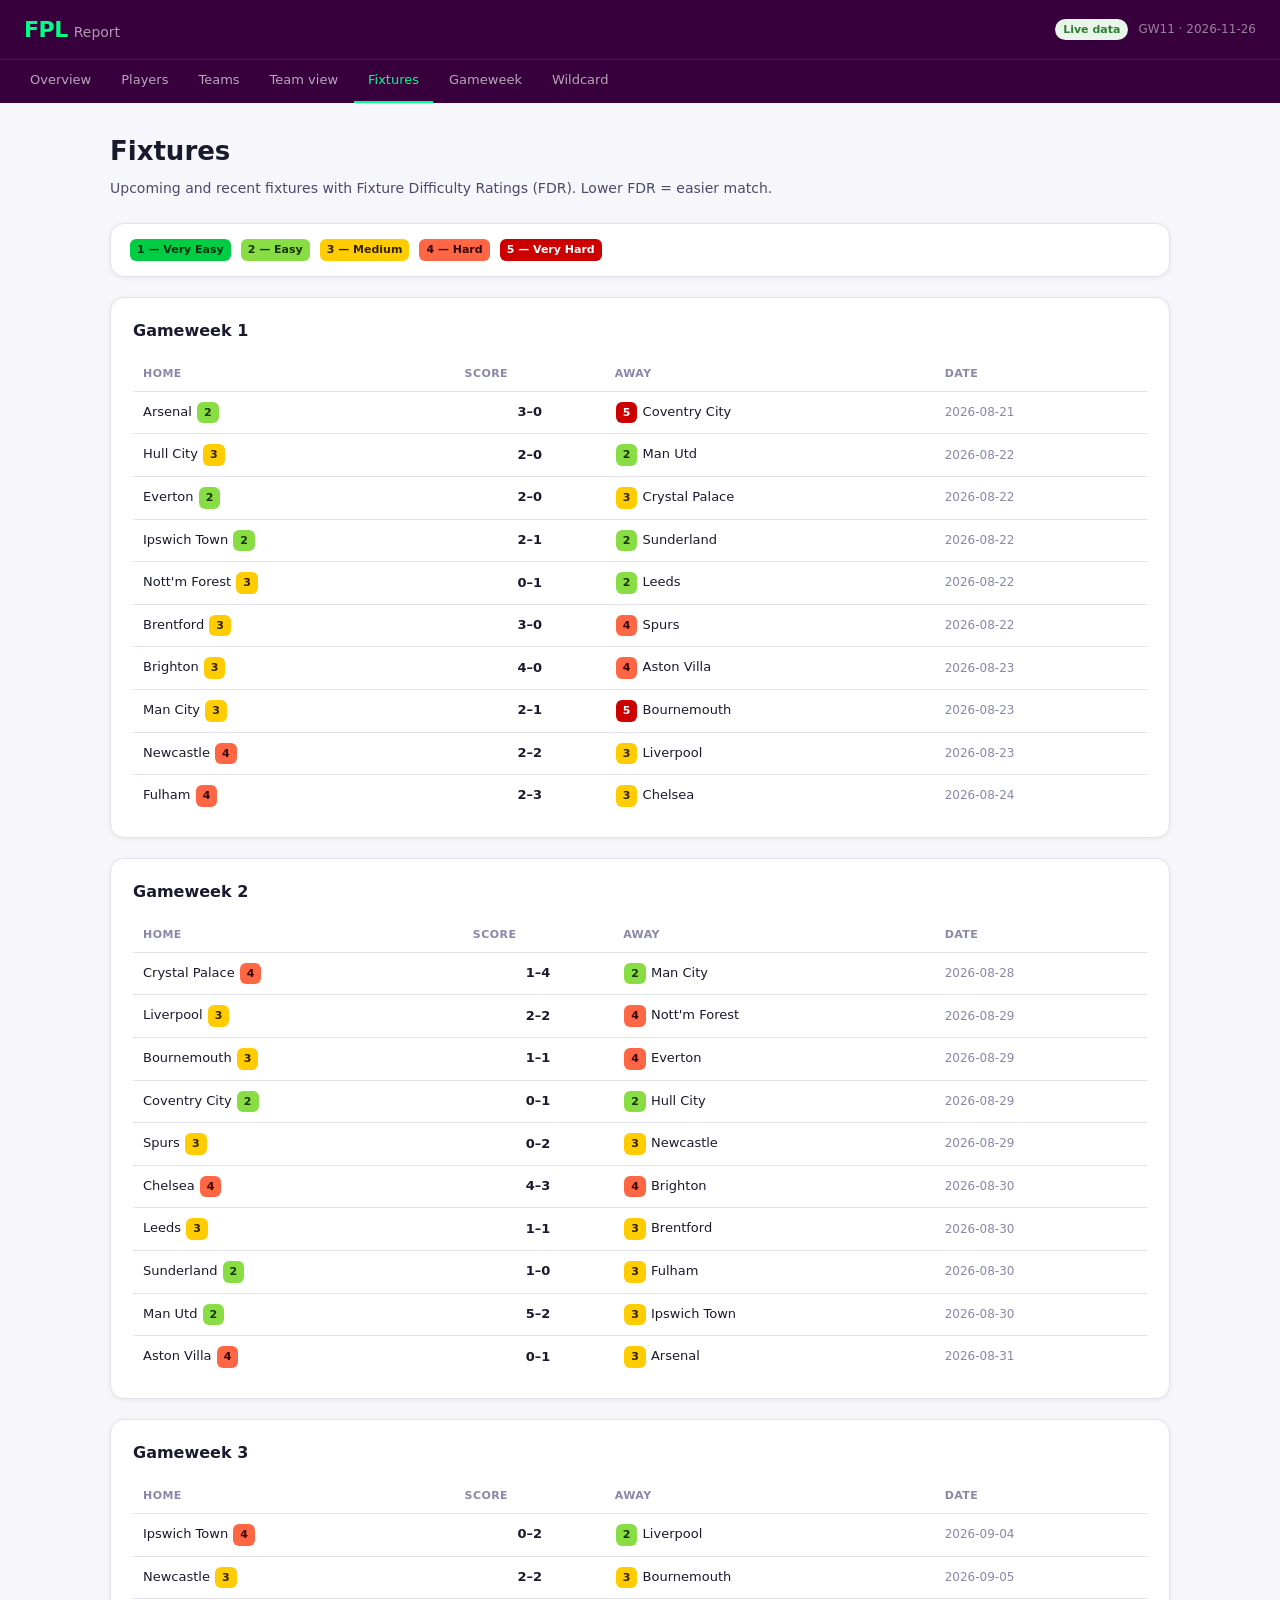
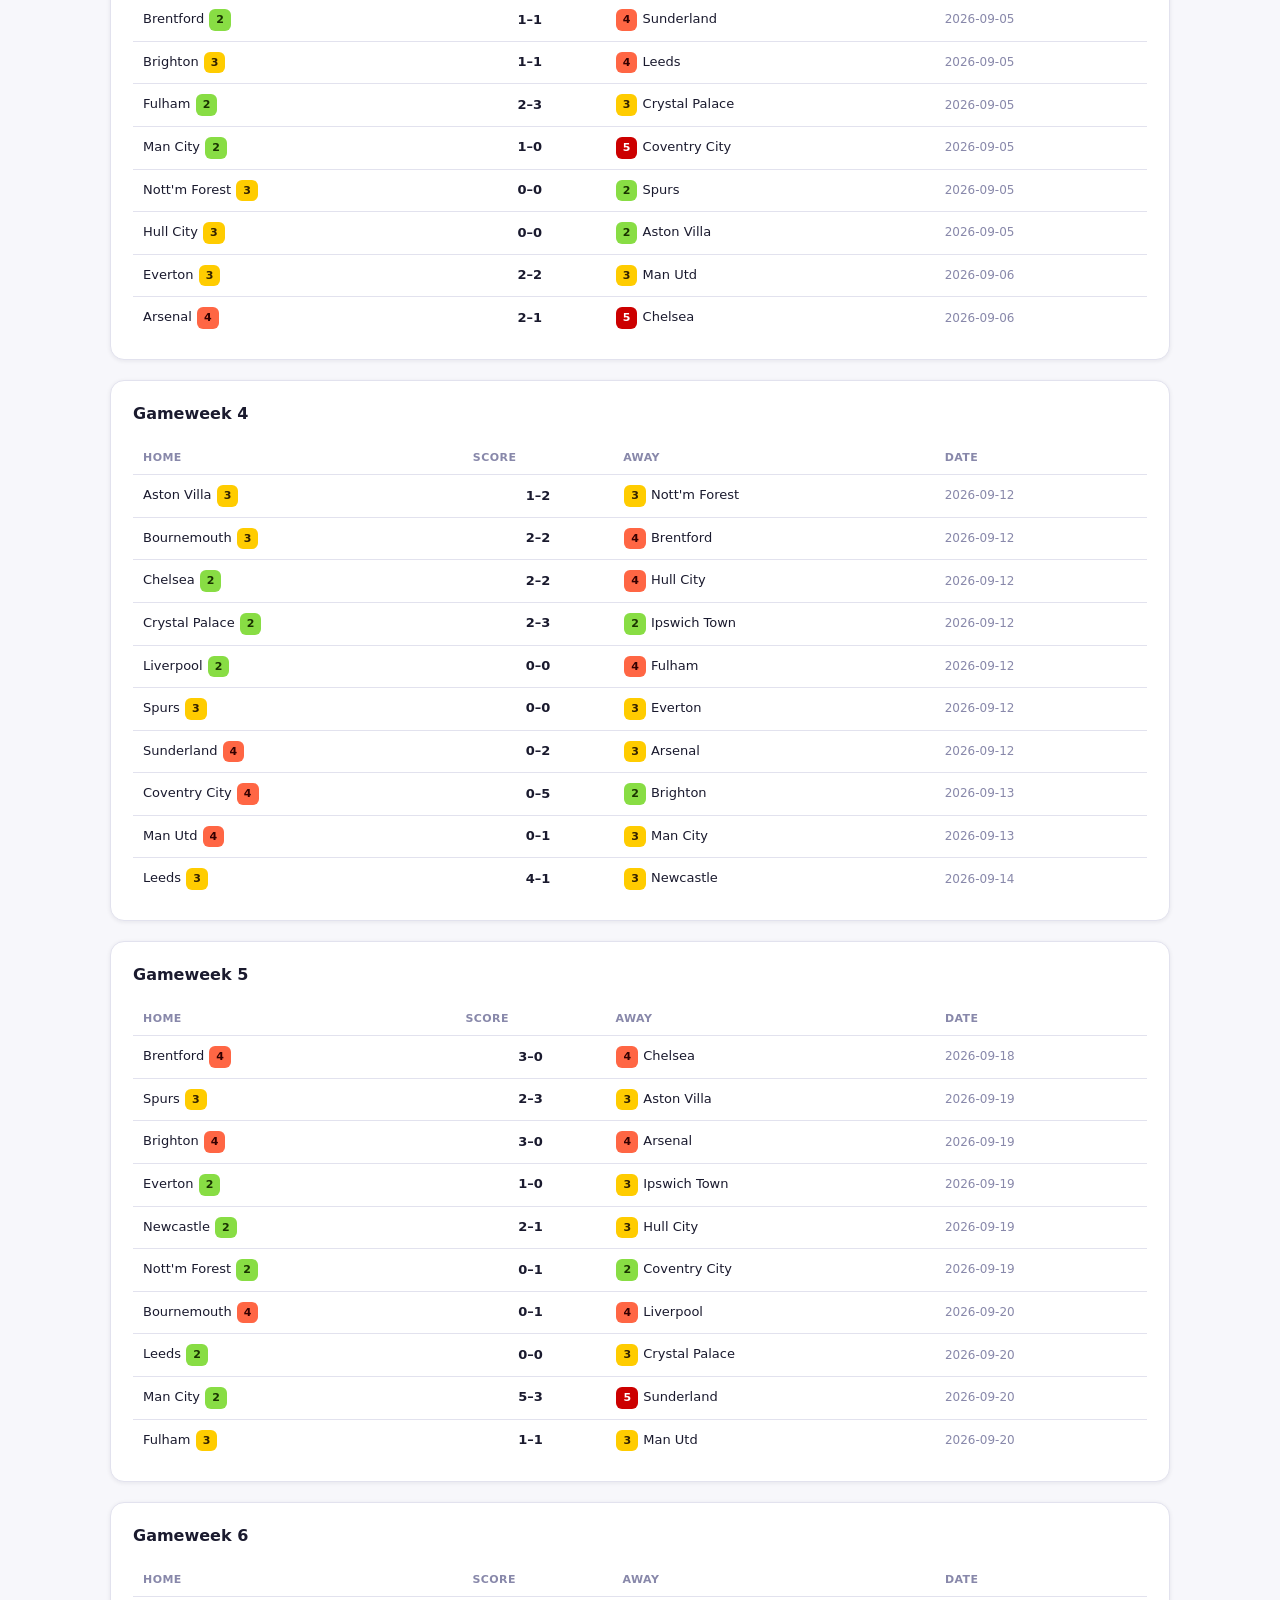
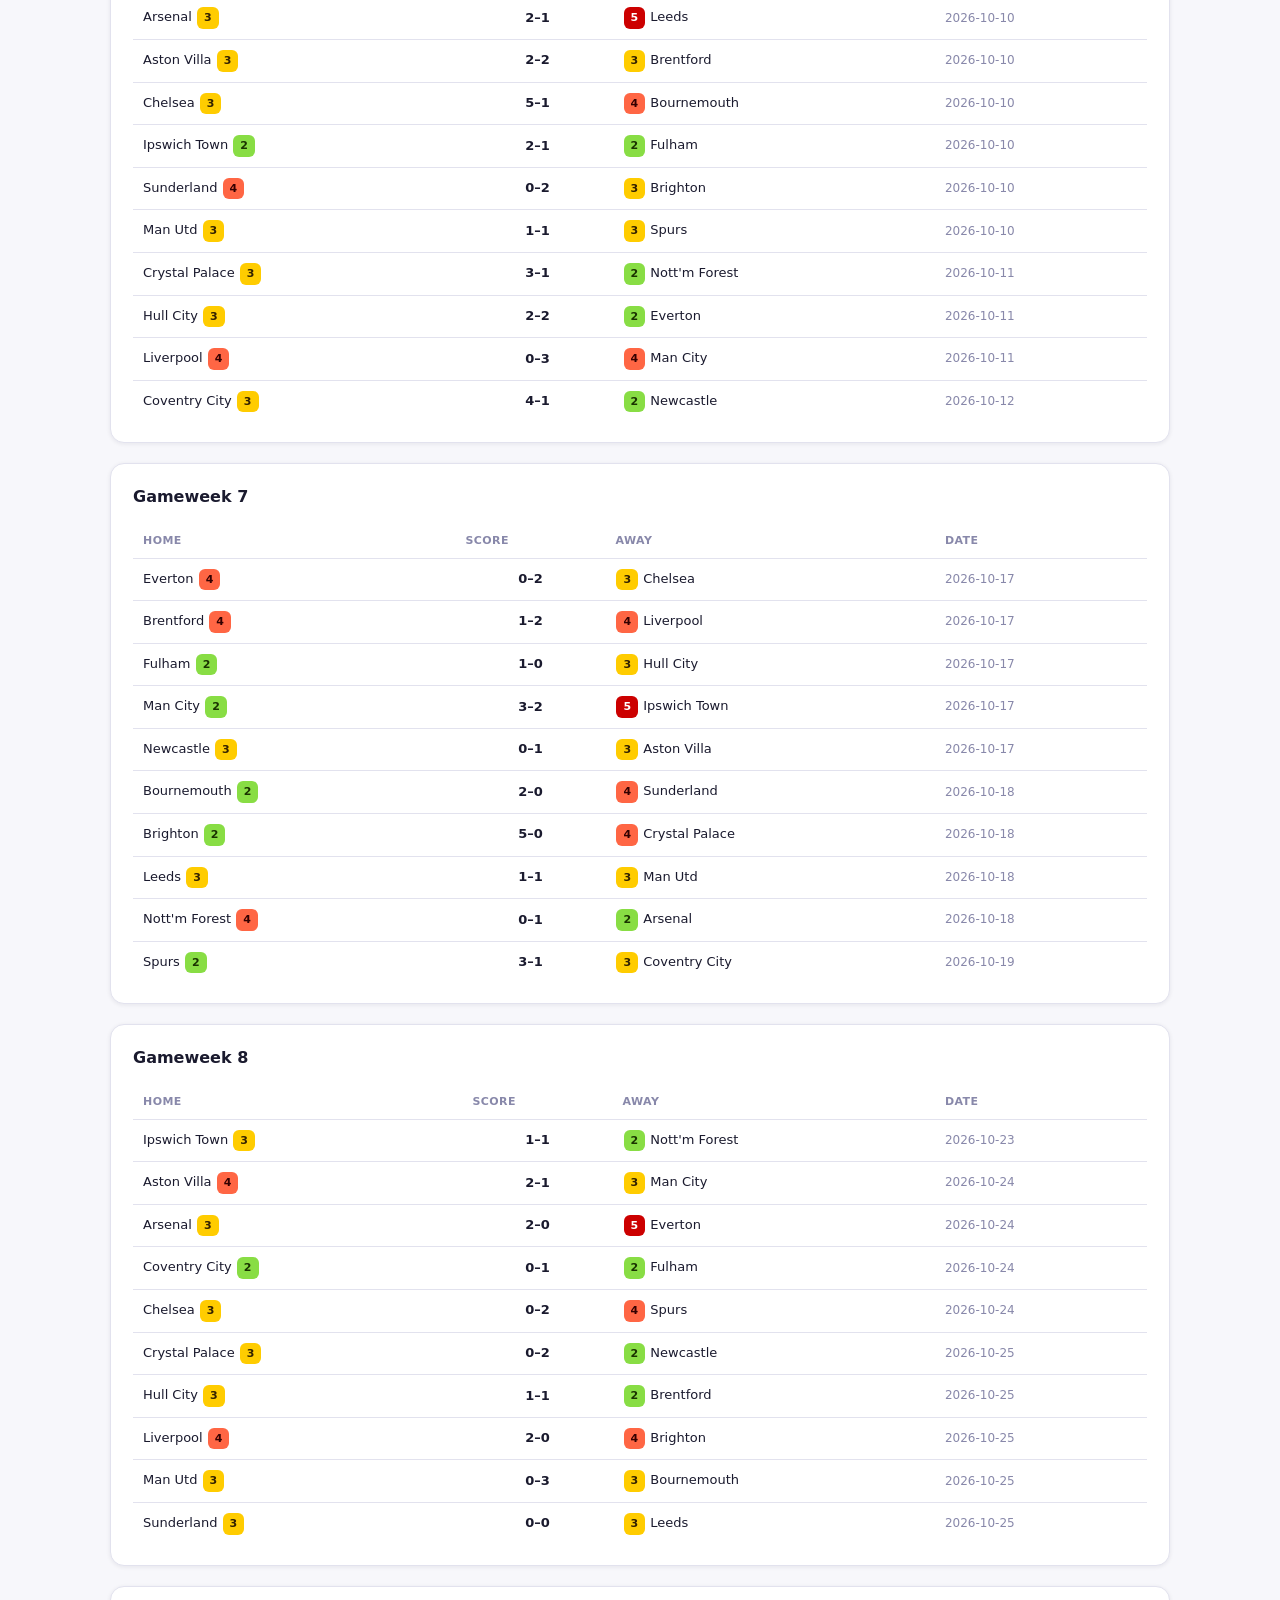
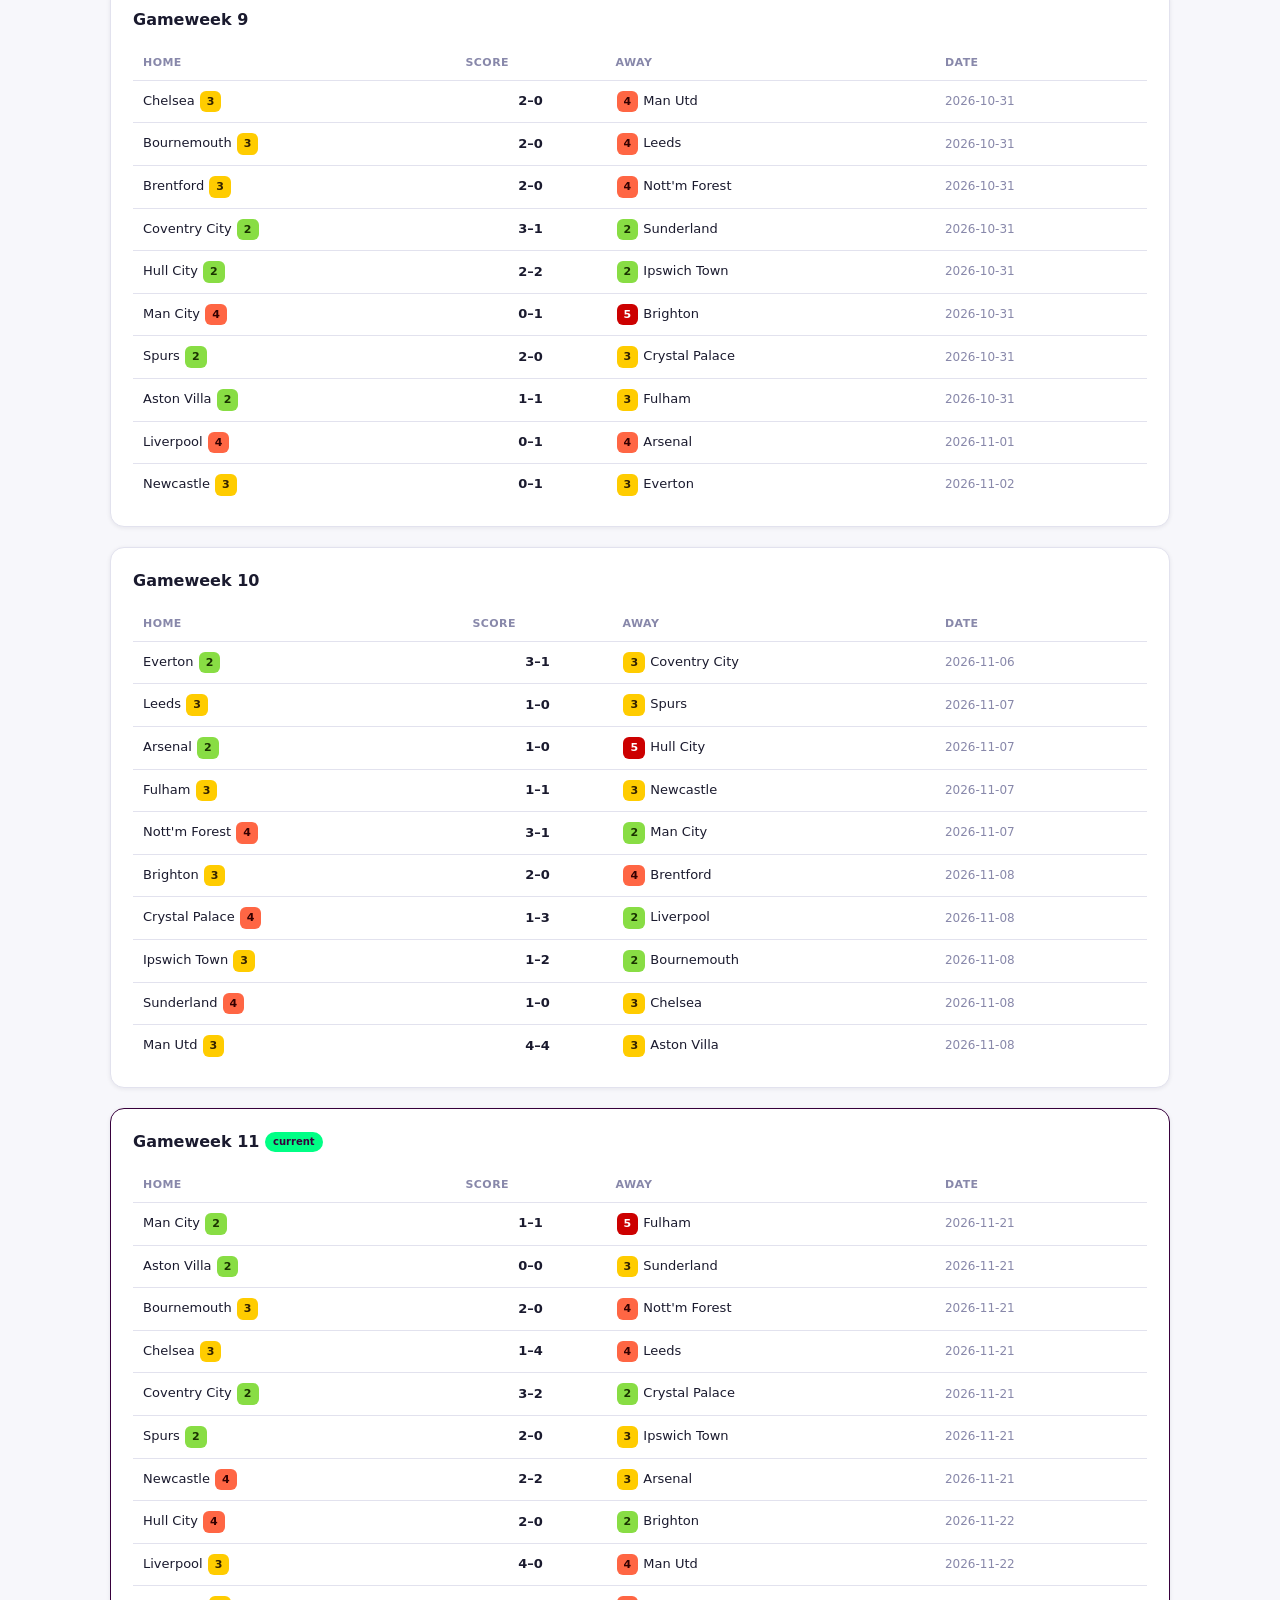
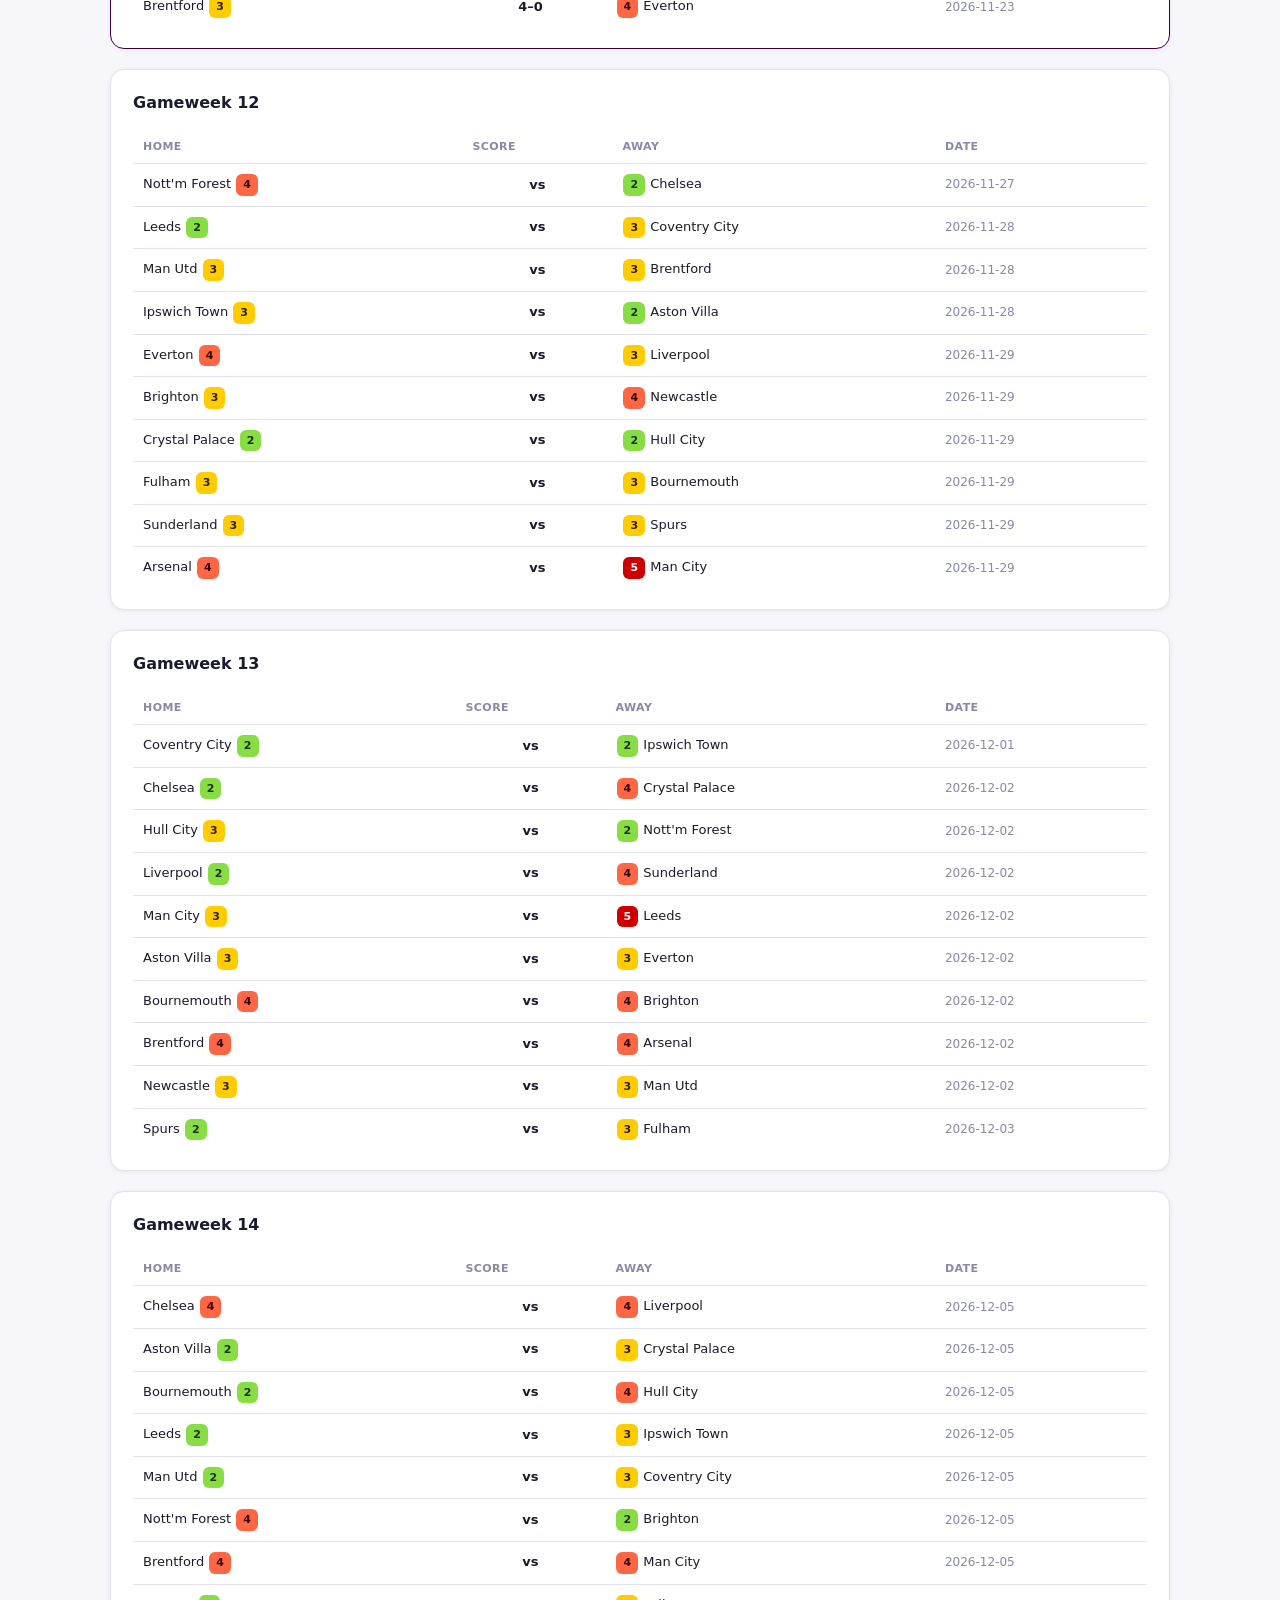
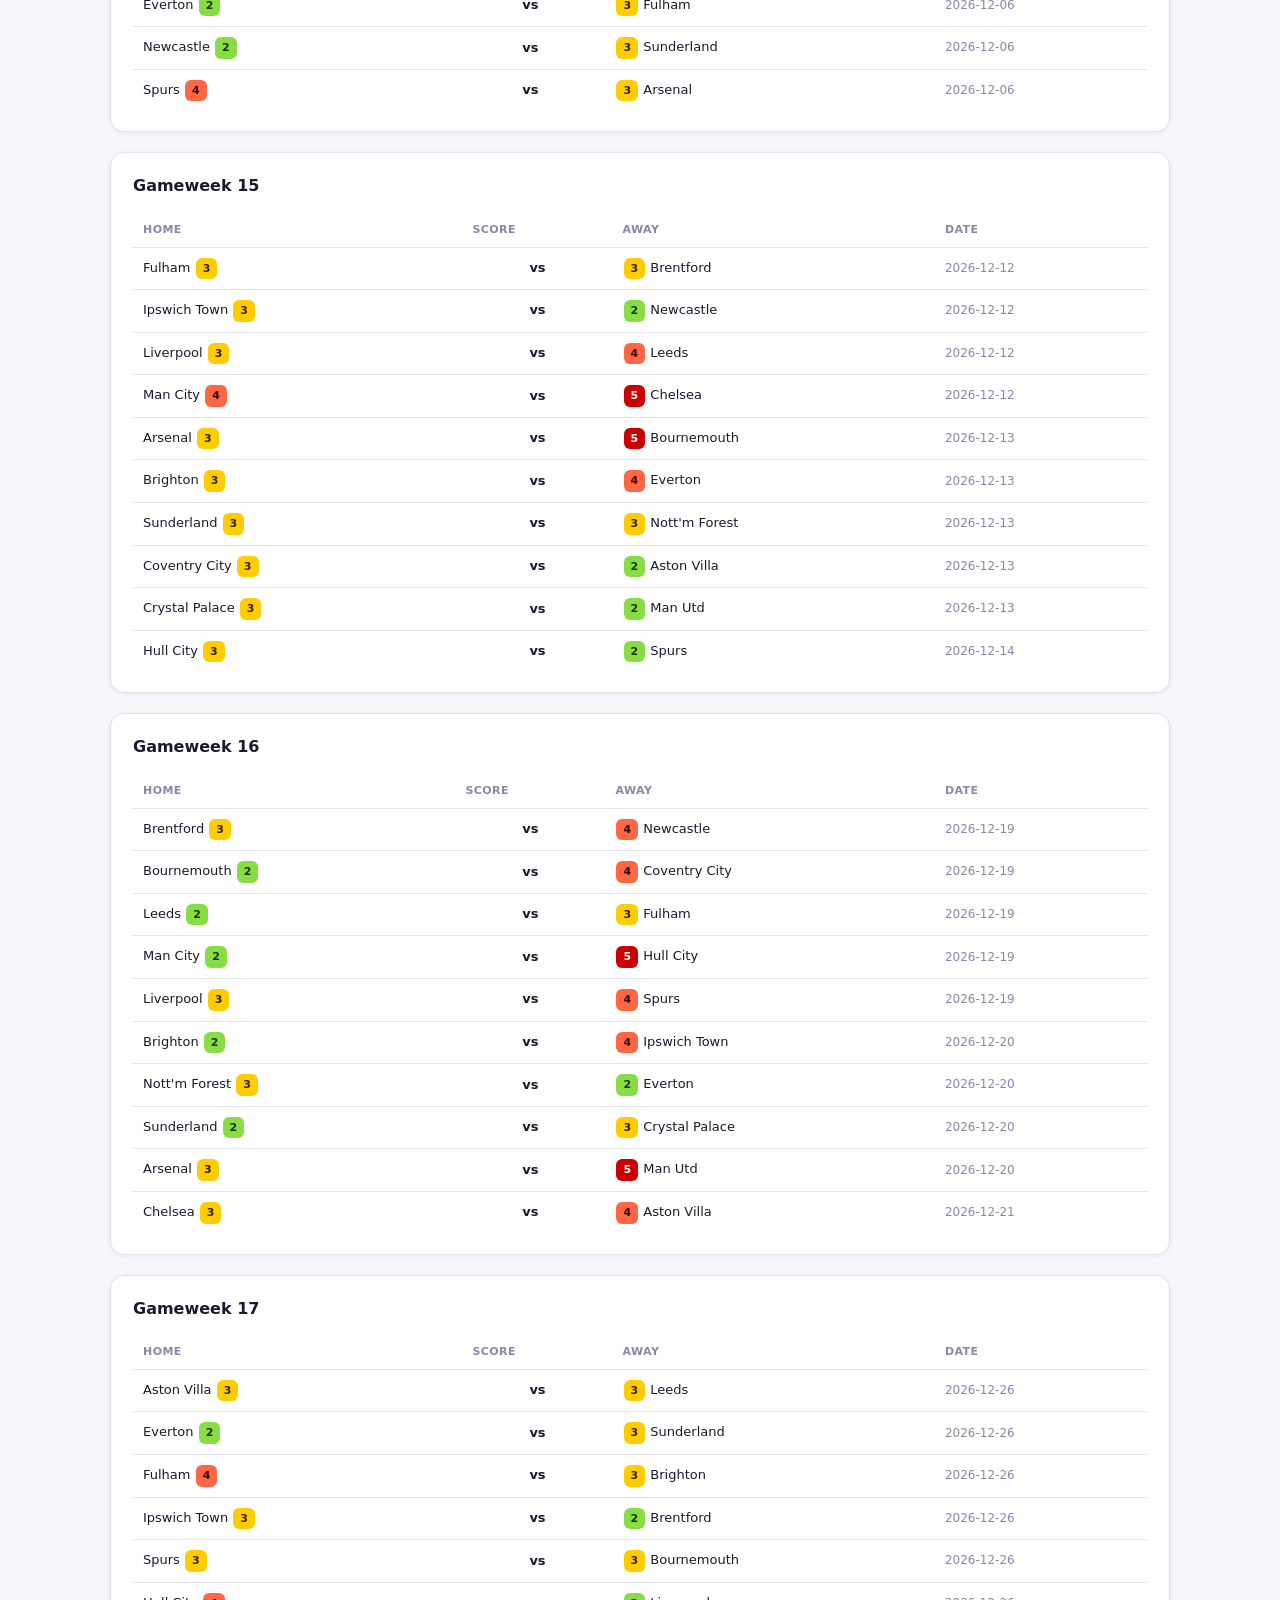
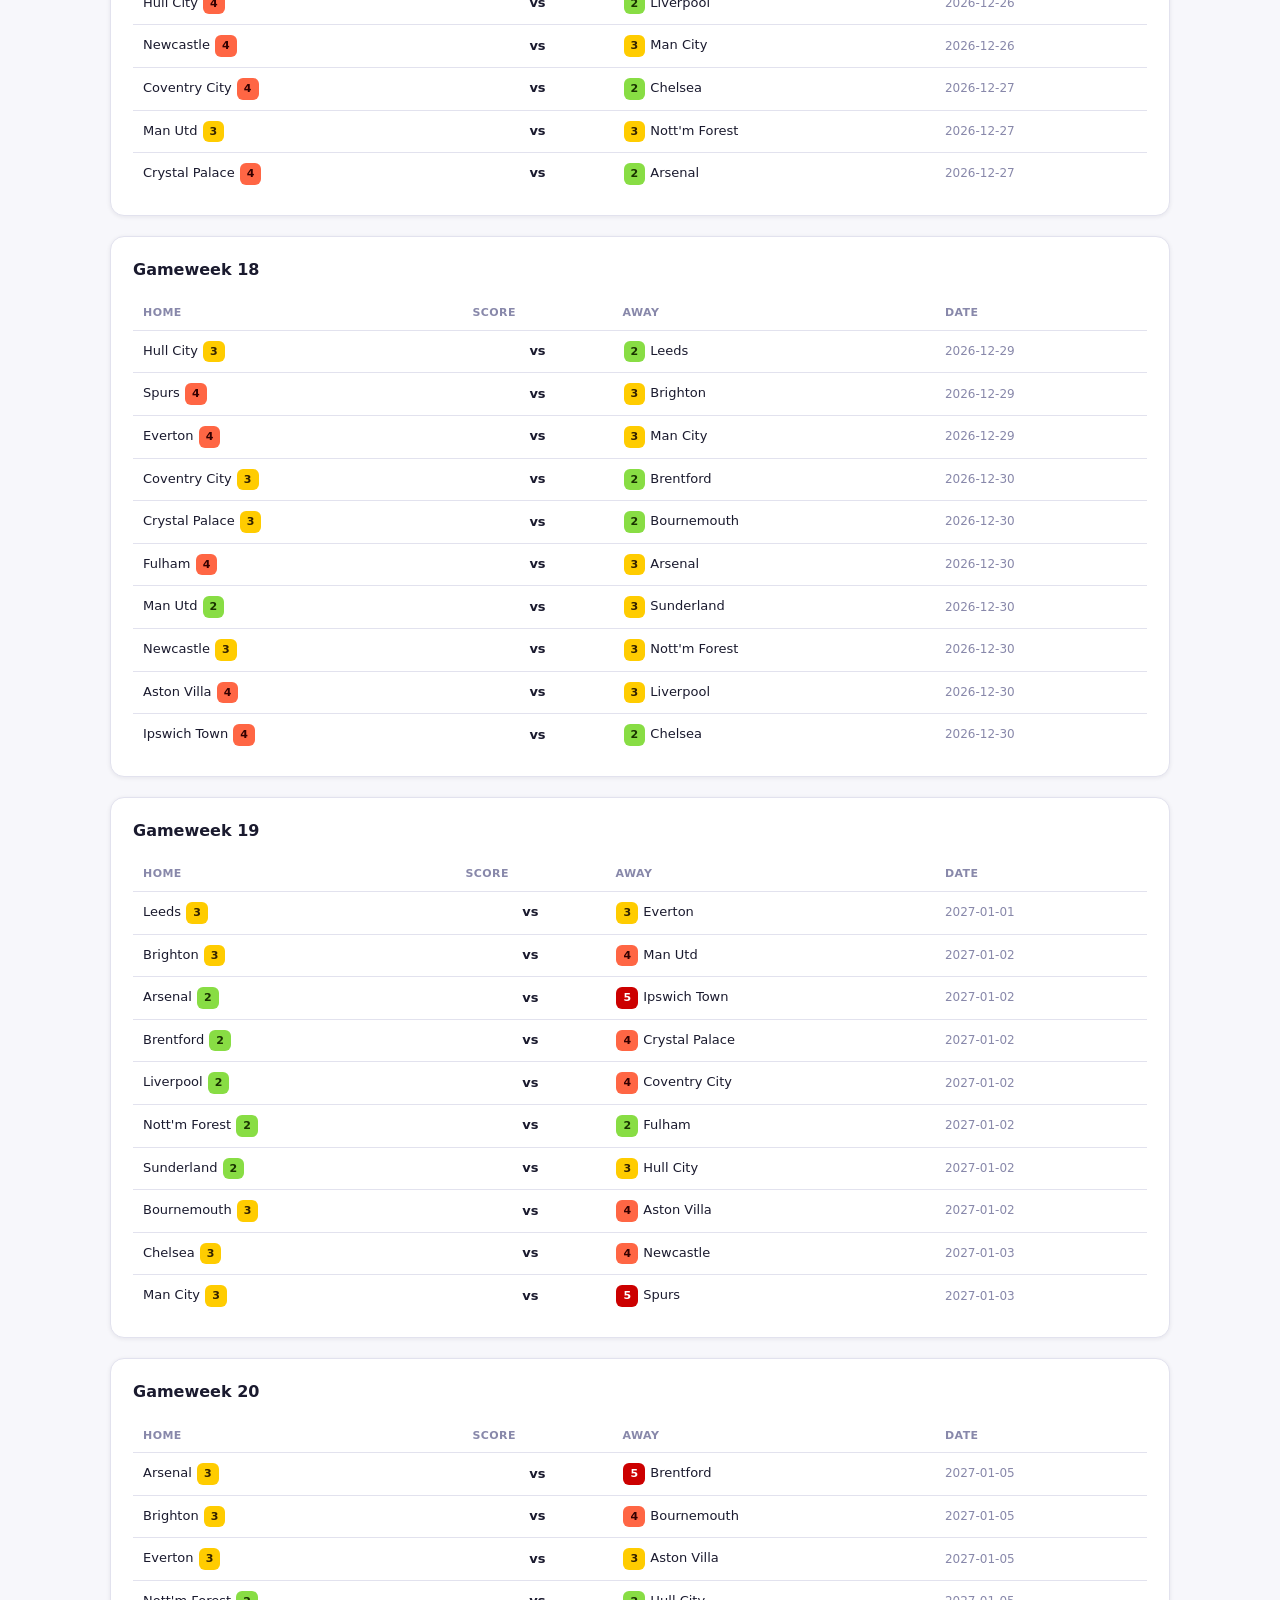
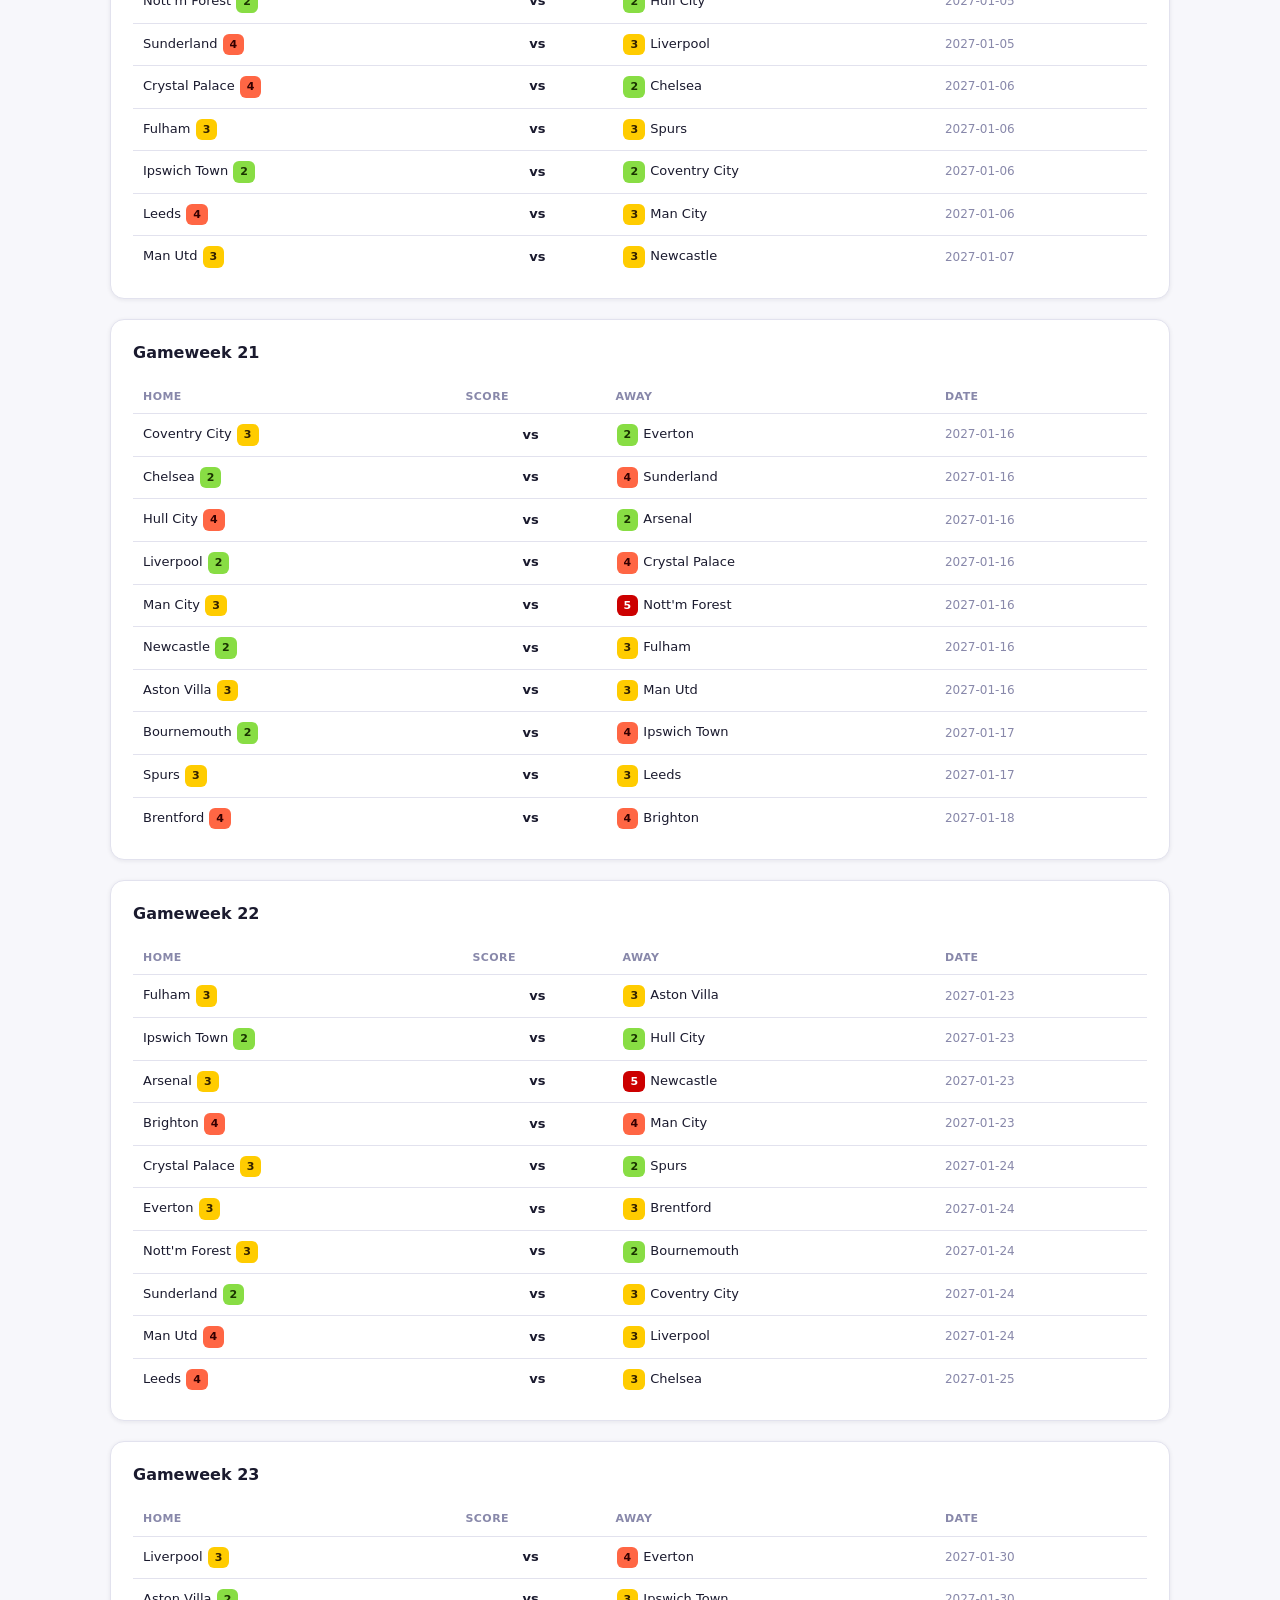
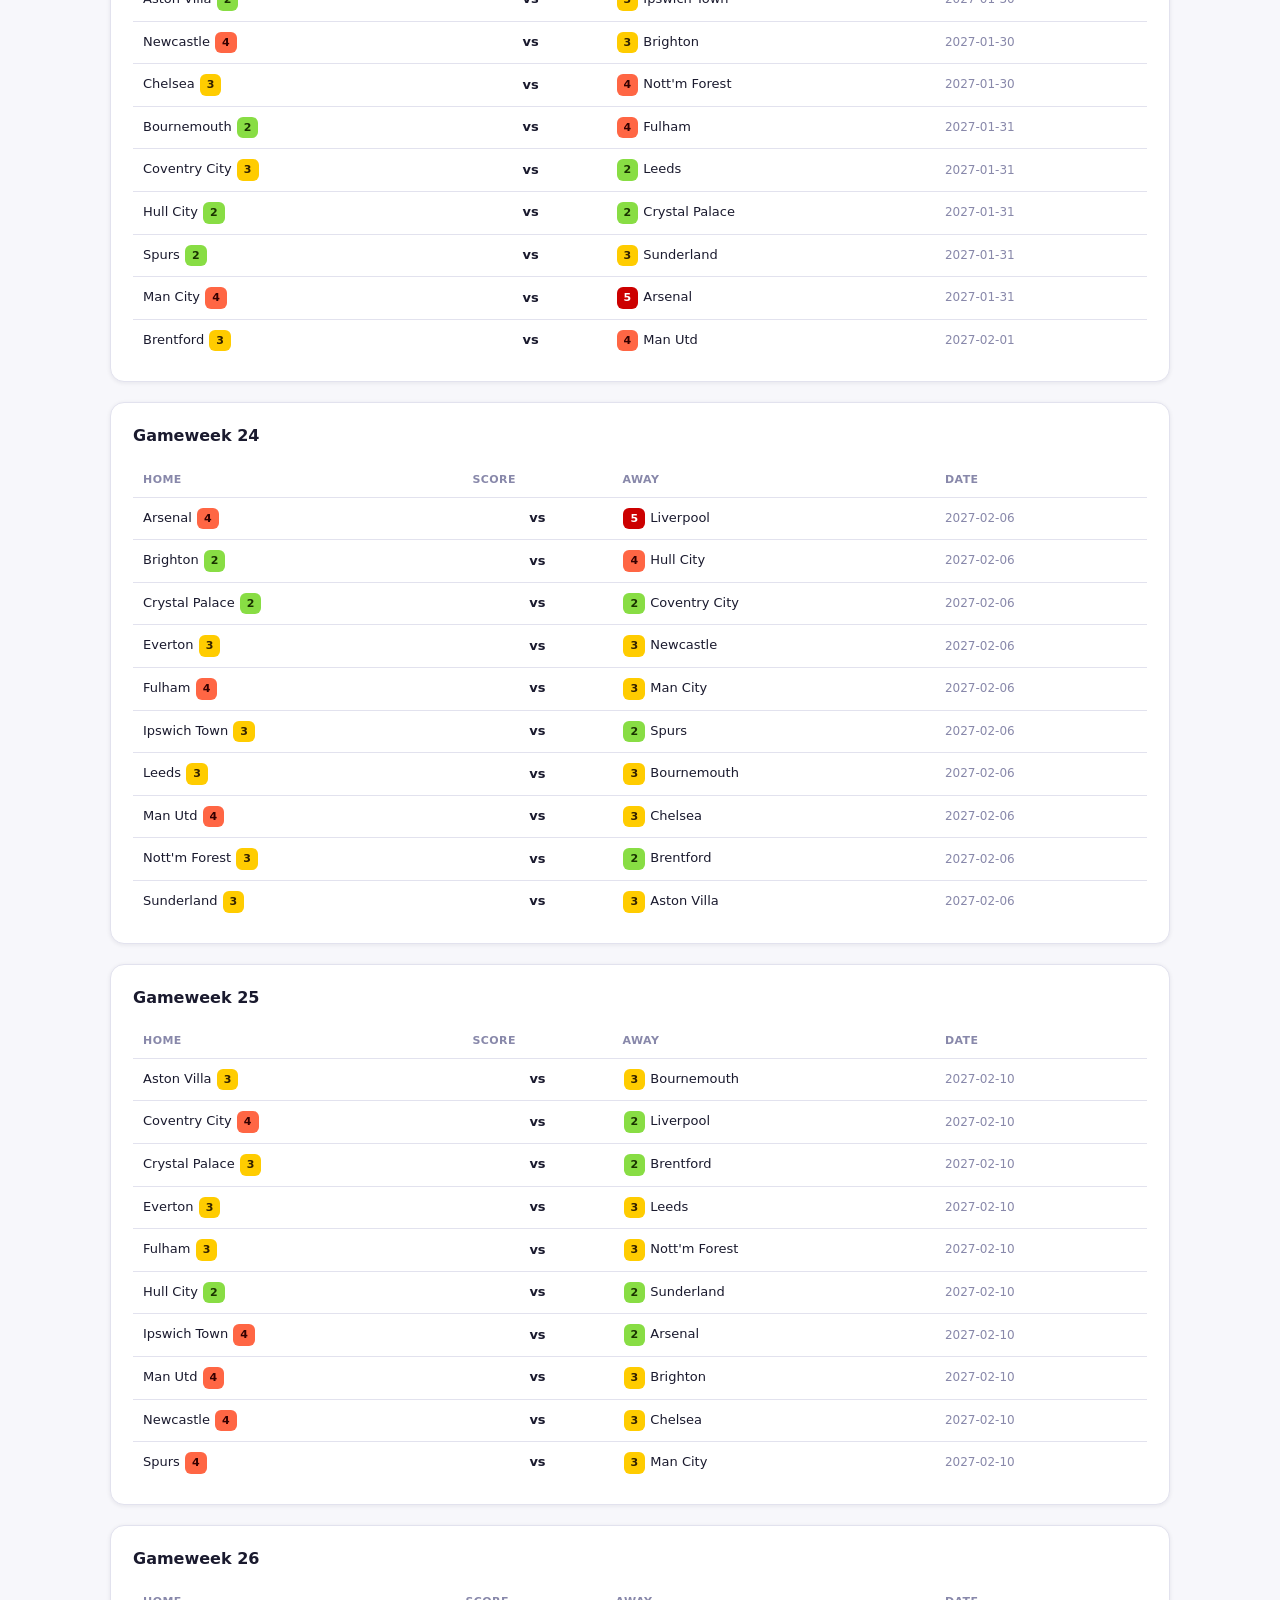
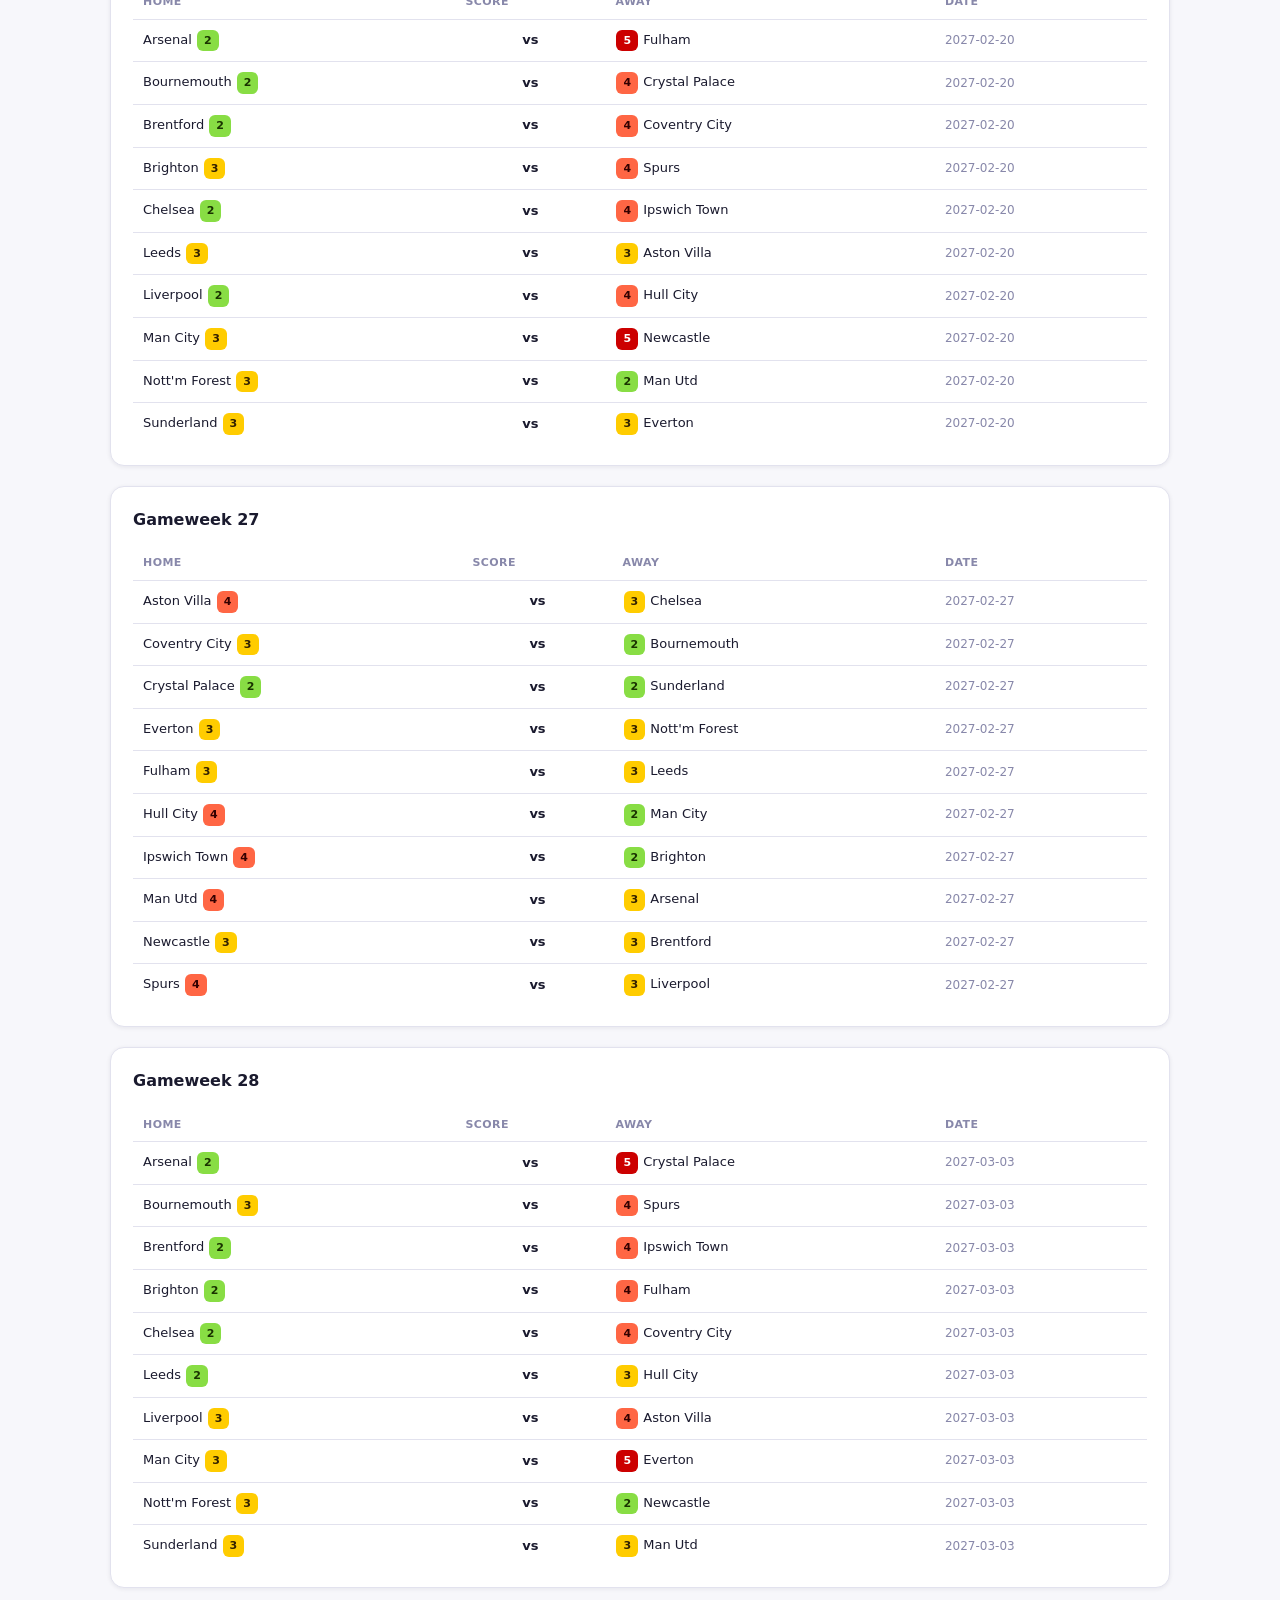
==== commit 937b250b: "chore: refresh FPL data 2026-11-26" ====
--- a/docs/fixtures.html
+++ b/docs/fixtures.html
@@ -15,7 +15,7 @@
       </div>
       <div class="header-meta">
         <span class="badge badge-live">Live data</span>
-        <span class="meta-info">GW11 · 2026-11-25</span>
+        <span class="meta-info">GW11 · 2026-11-26</span>
       </div>
     </div>
     <nav class="site-nav">
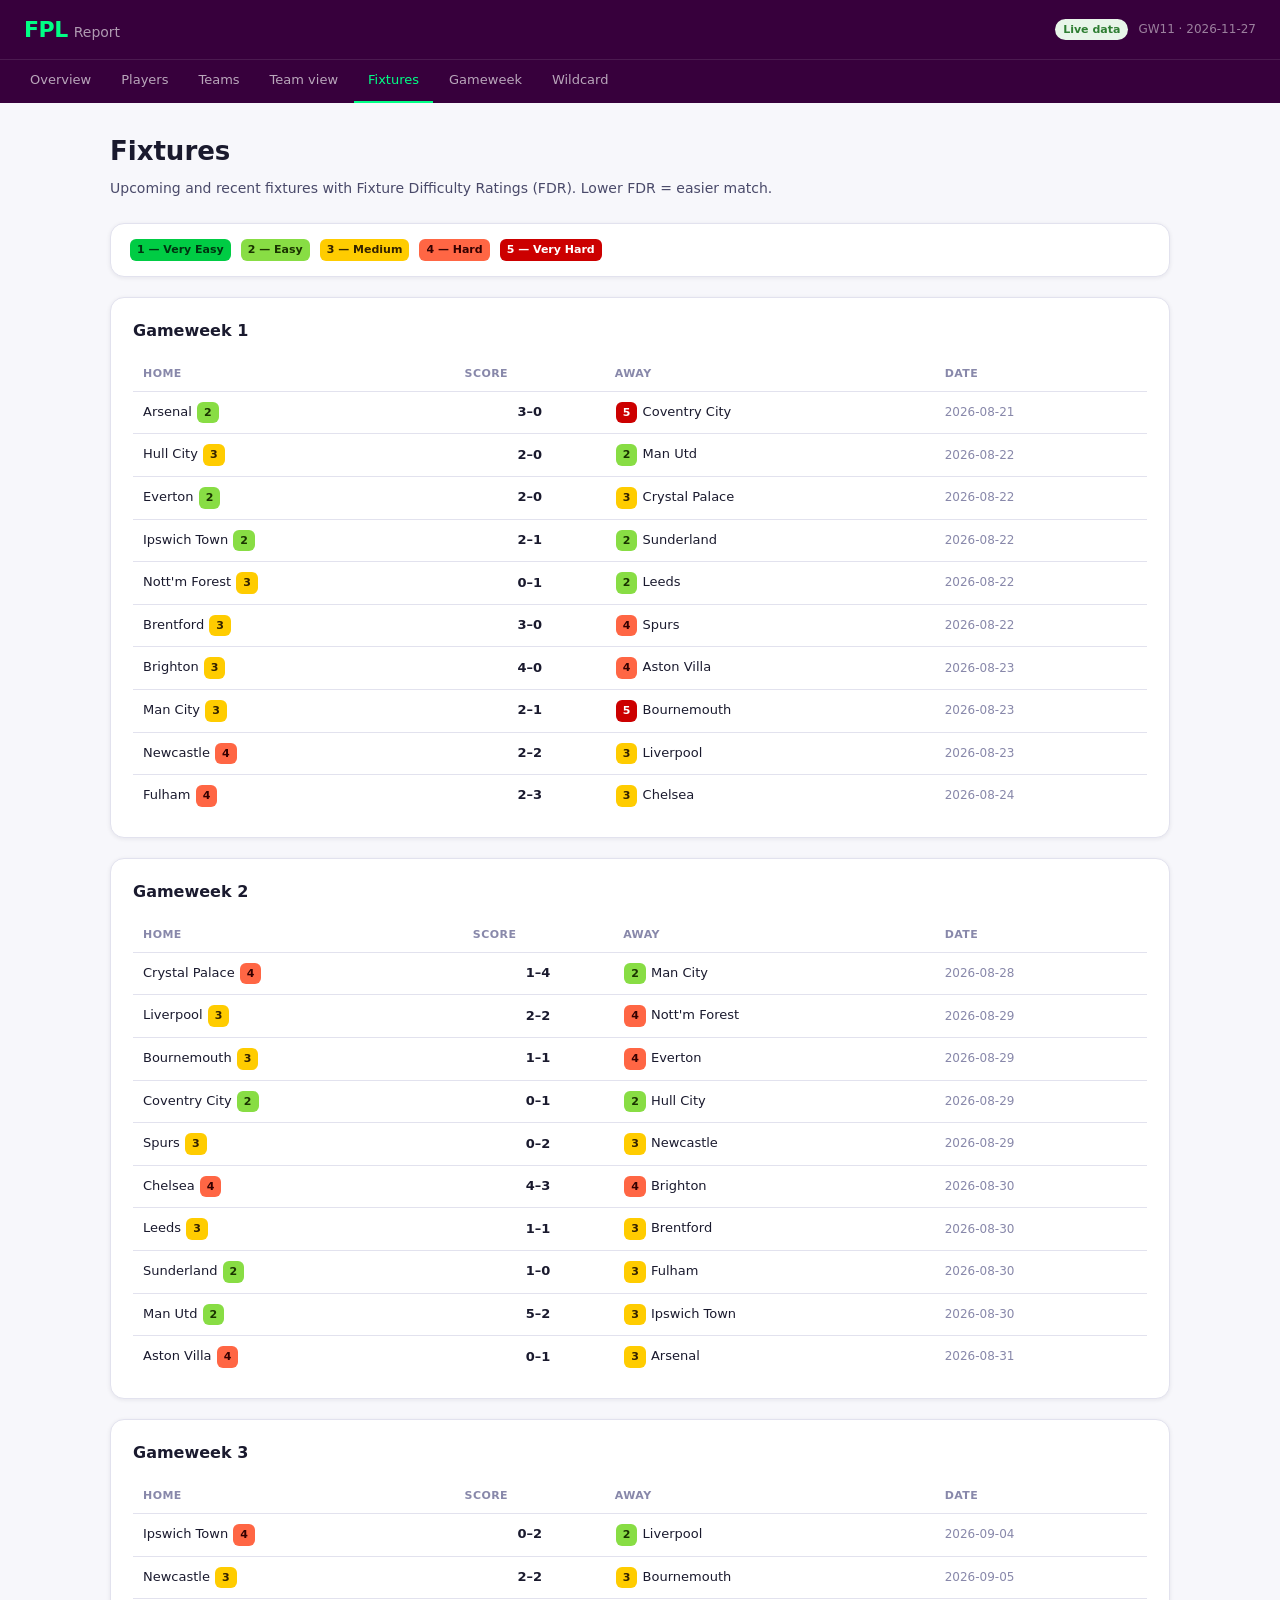
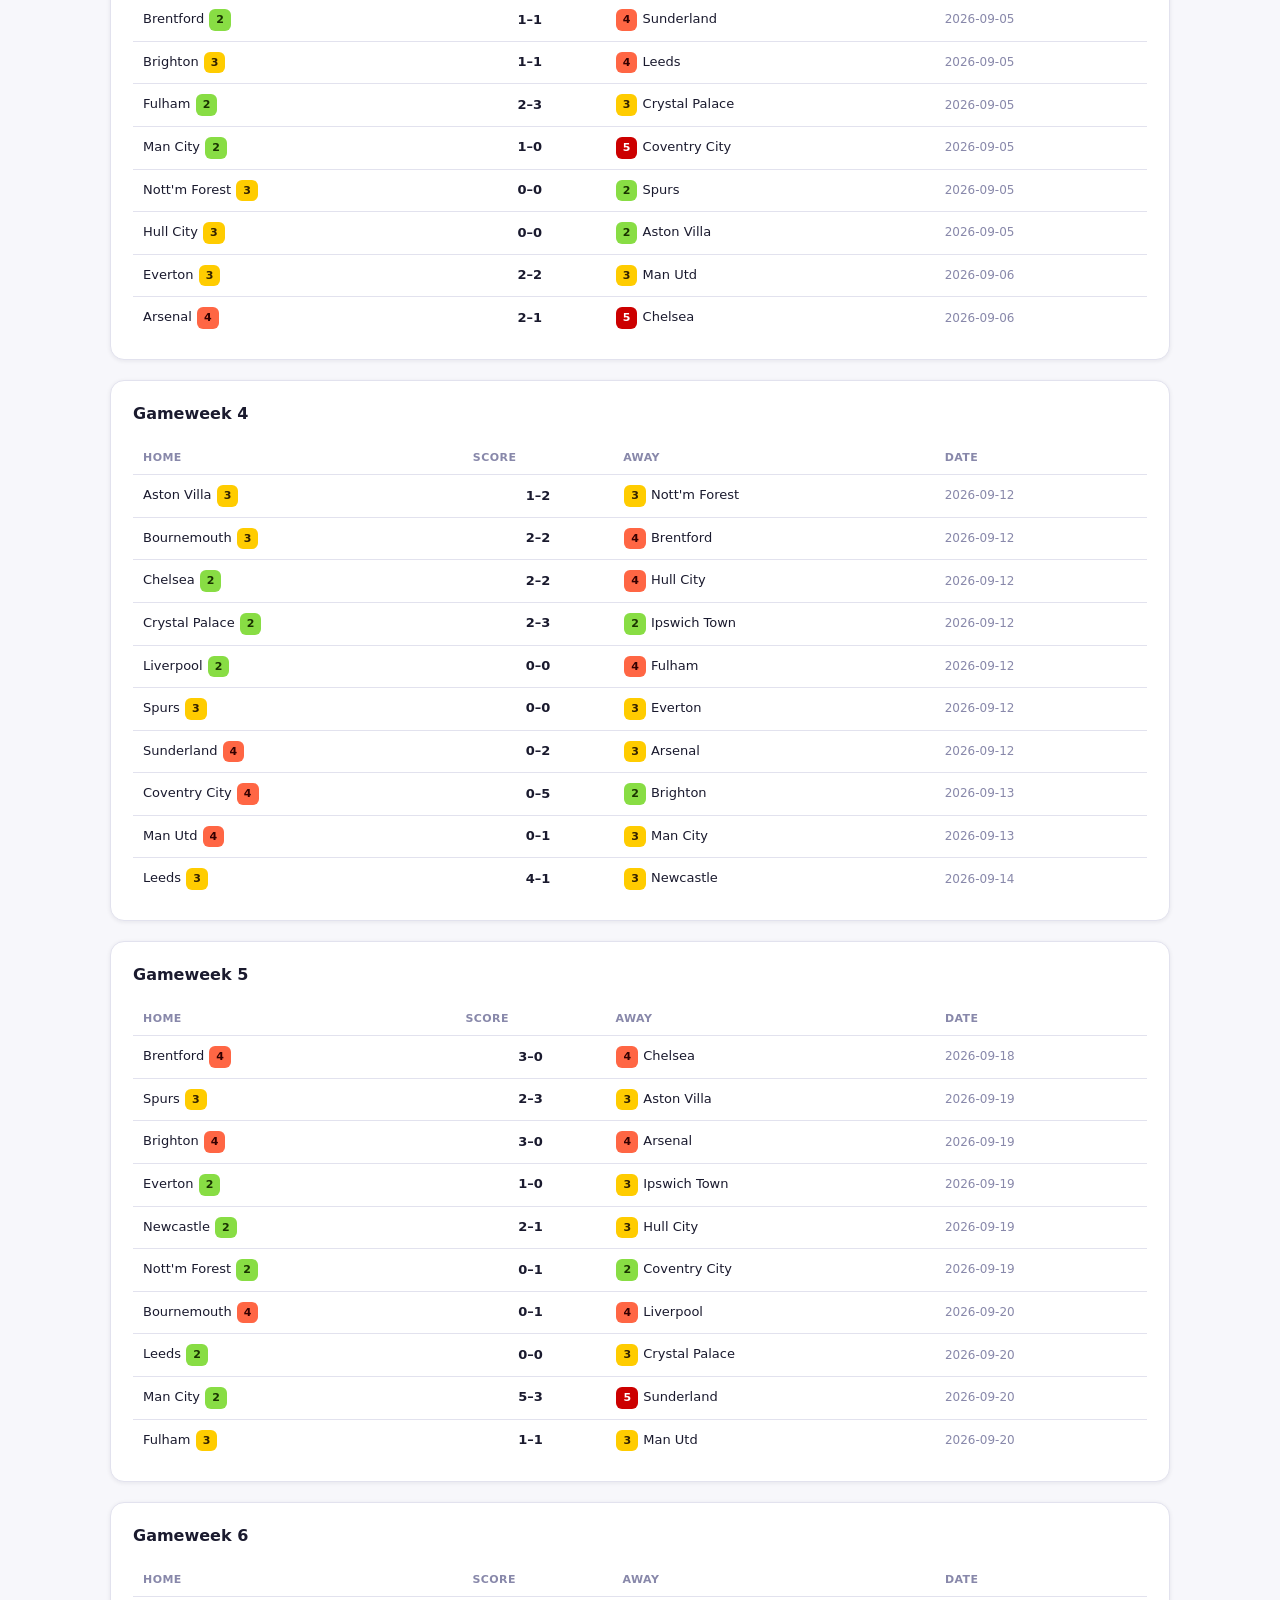
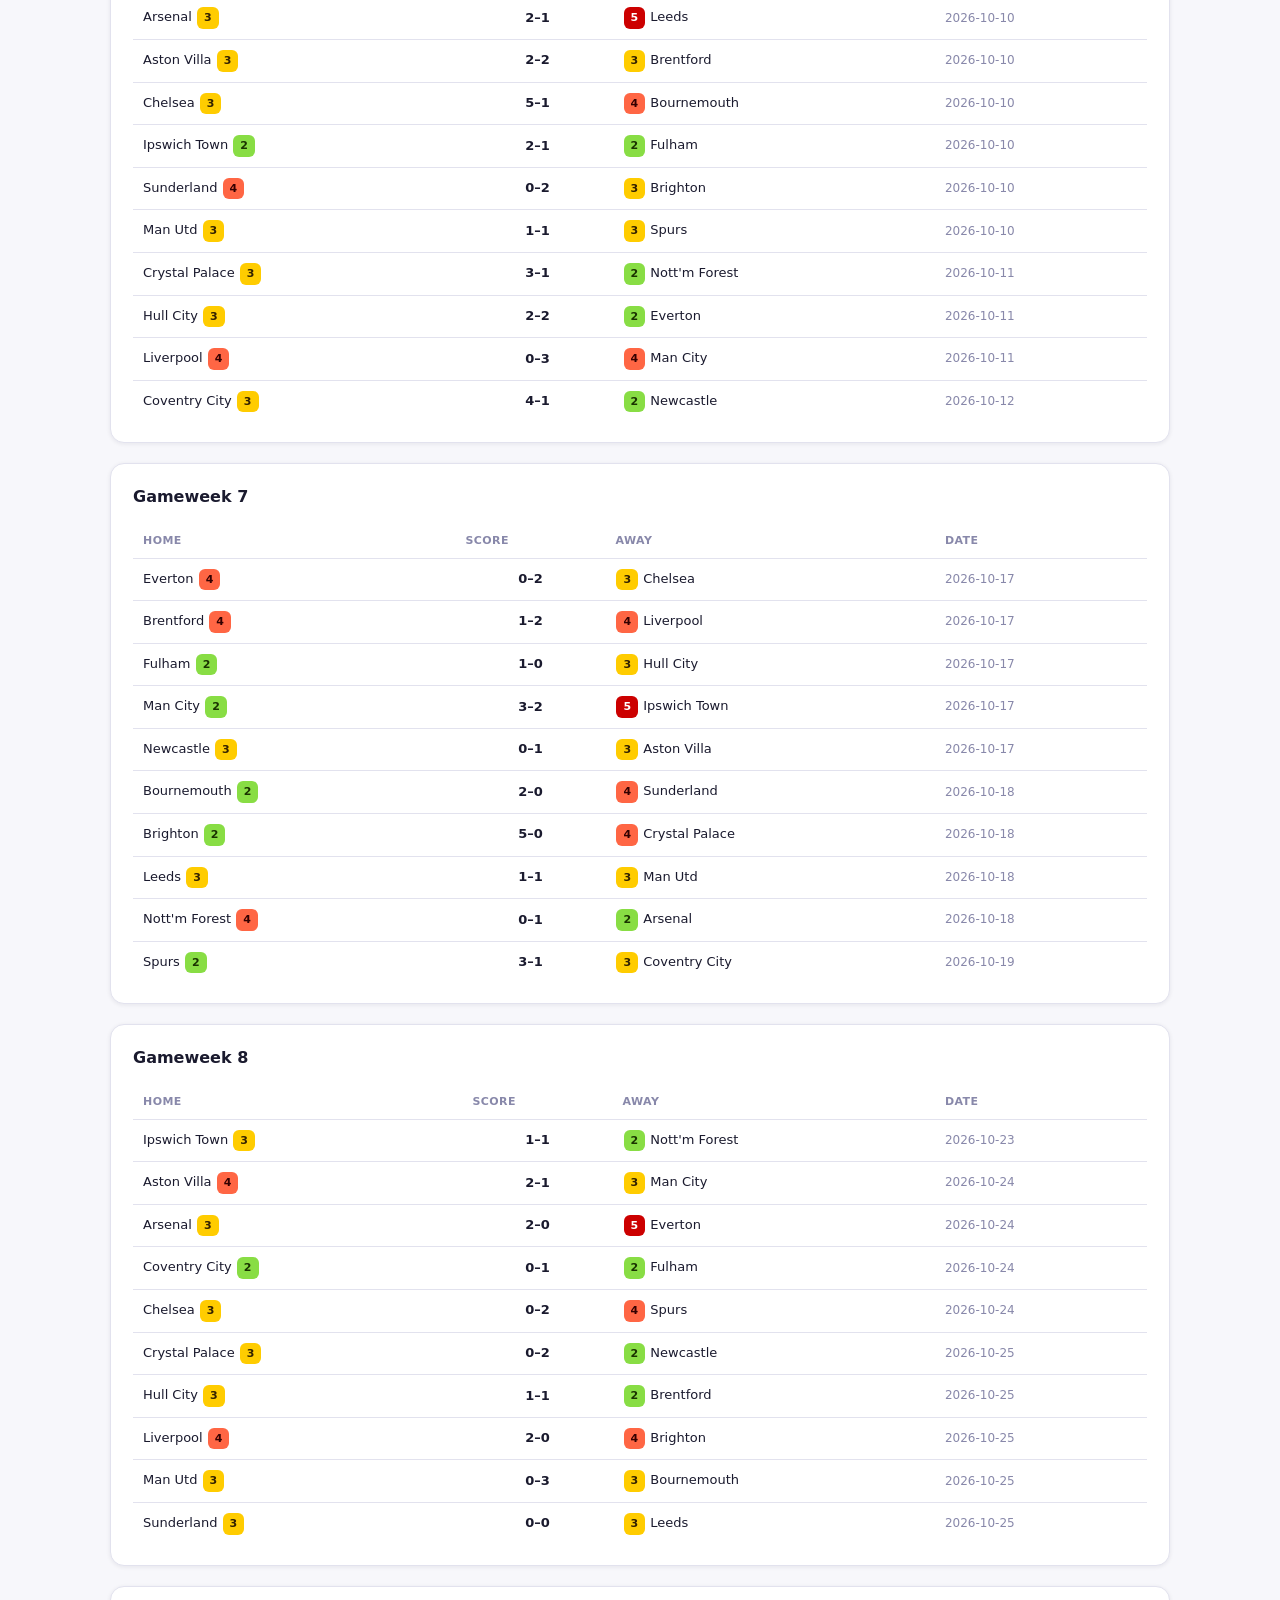
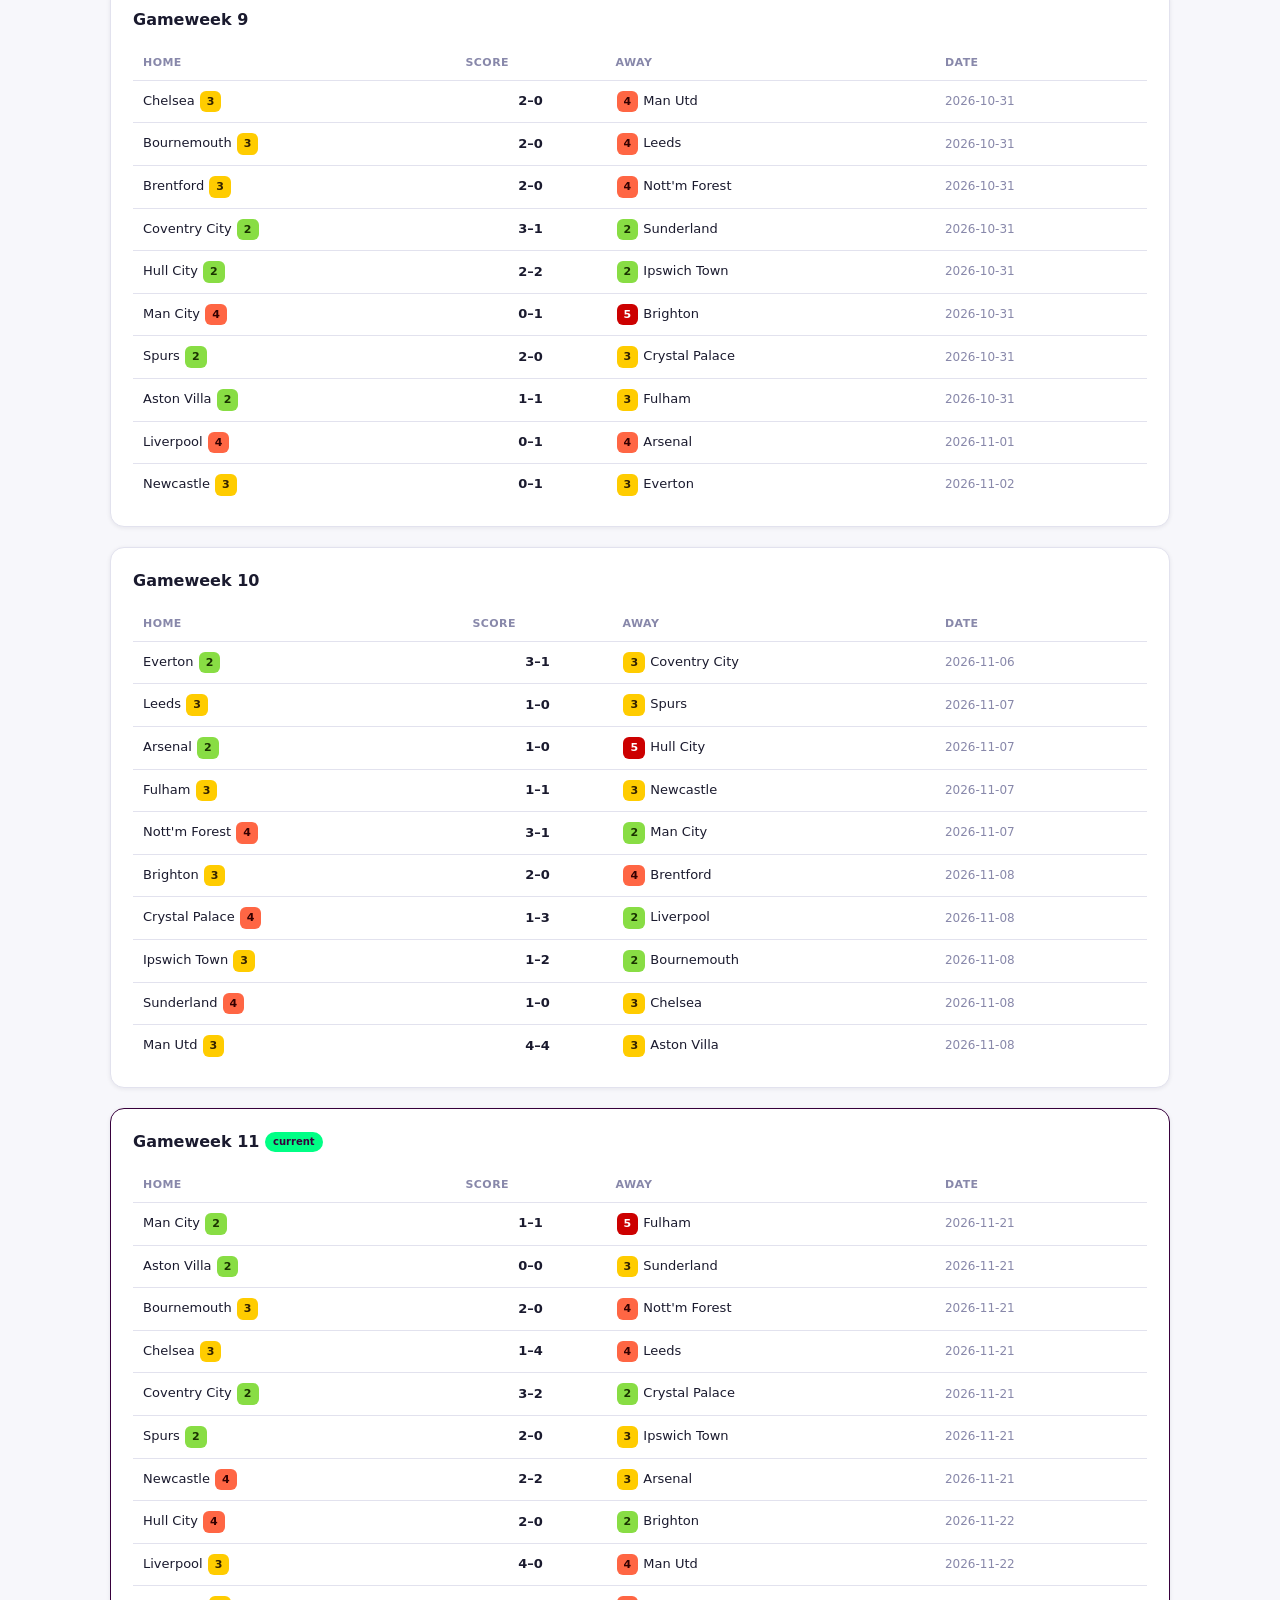
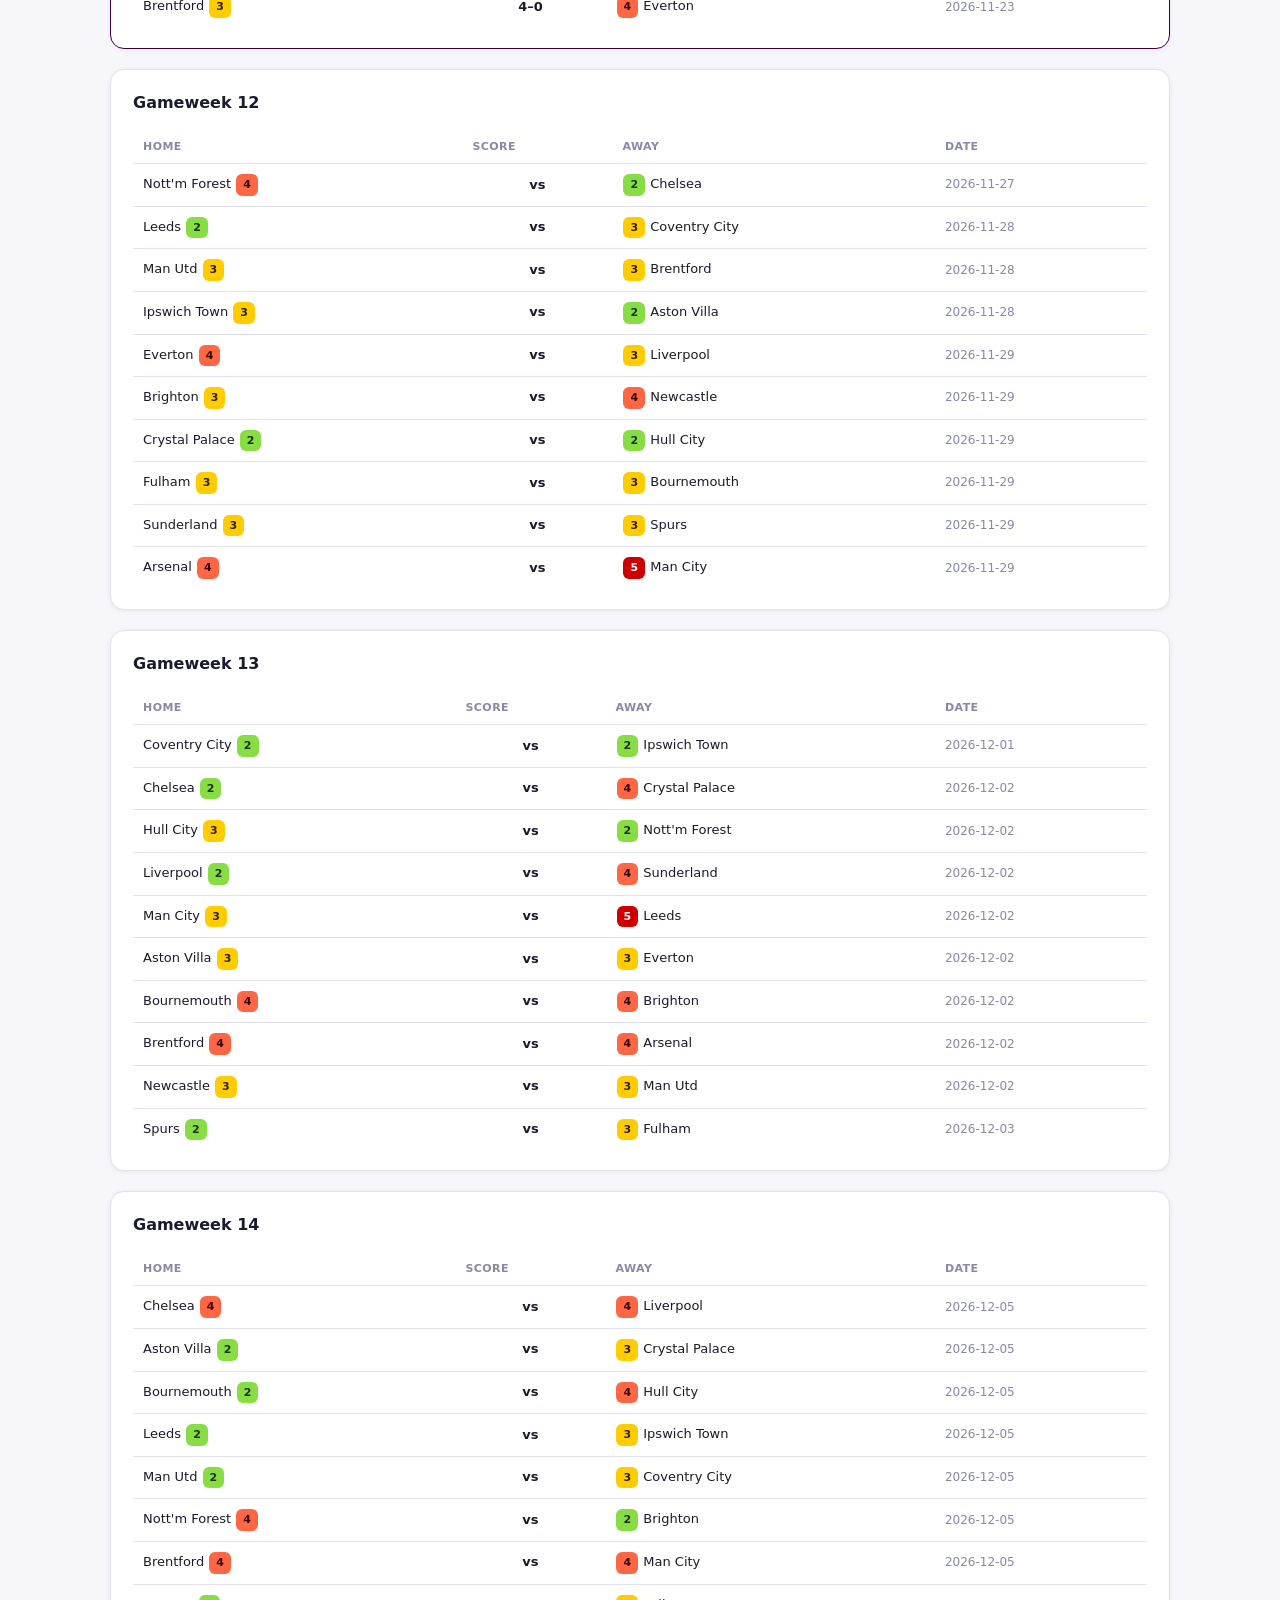
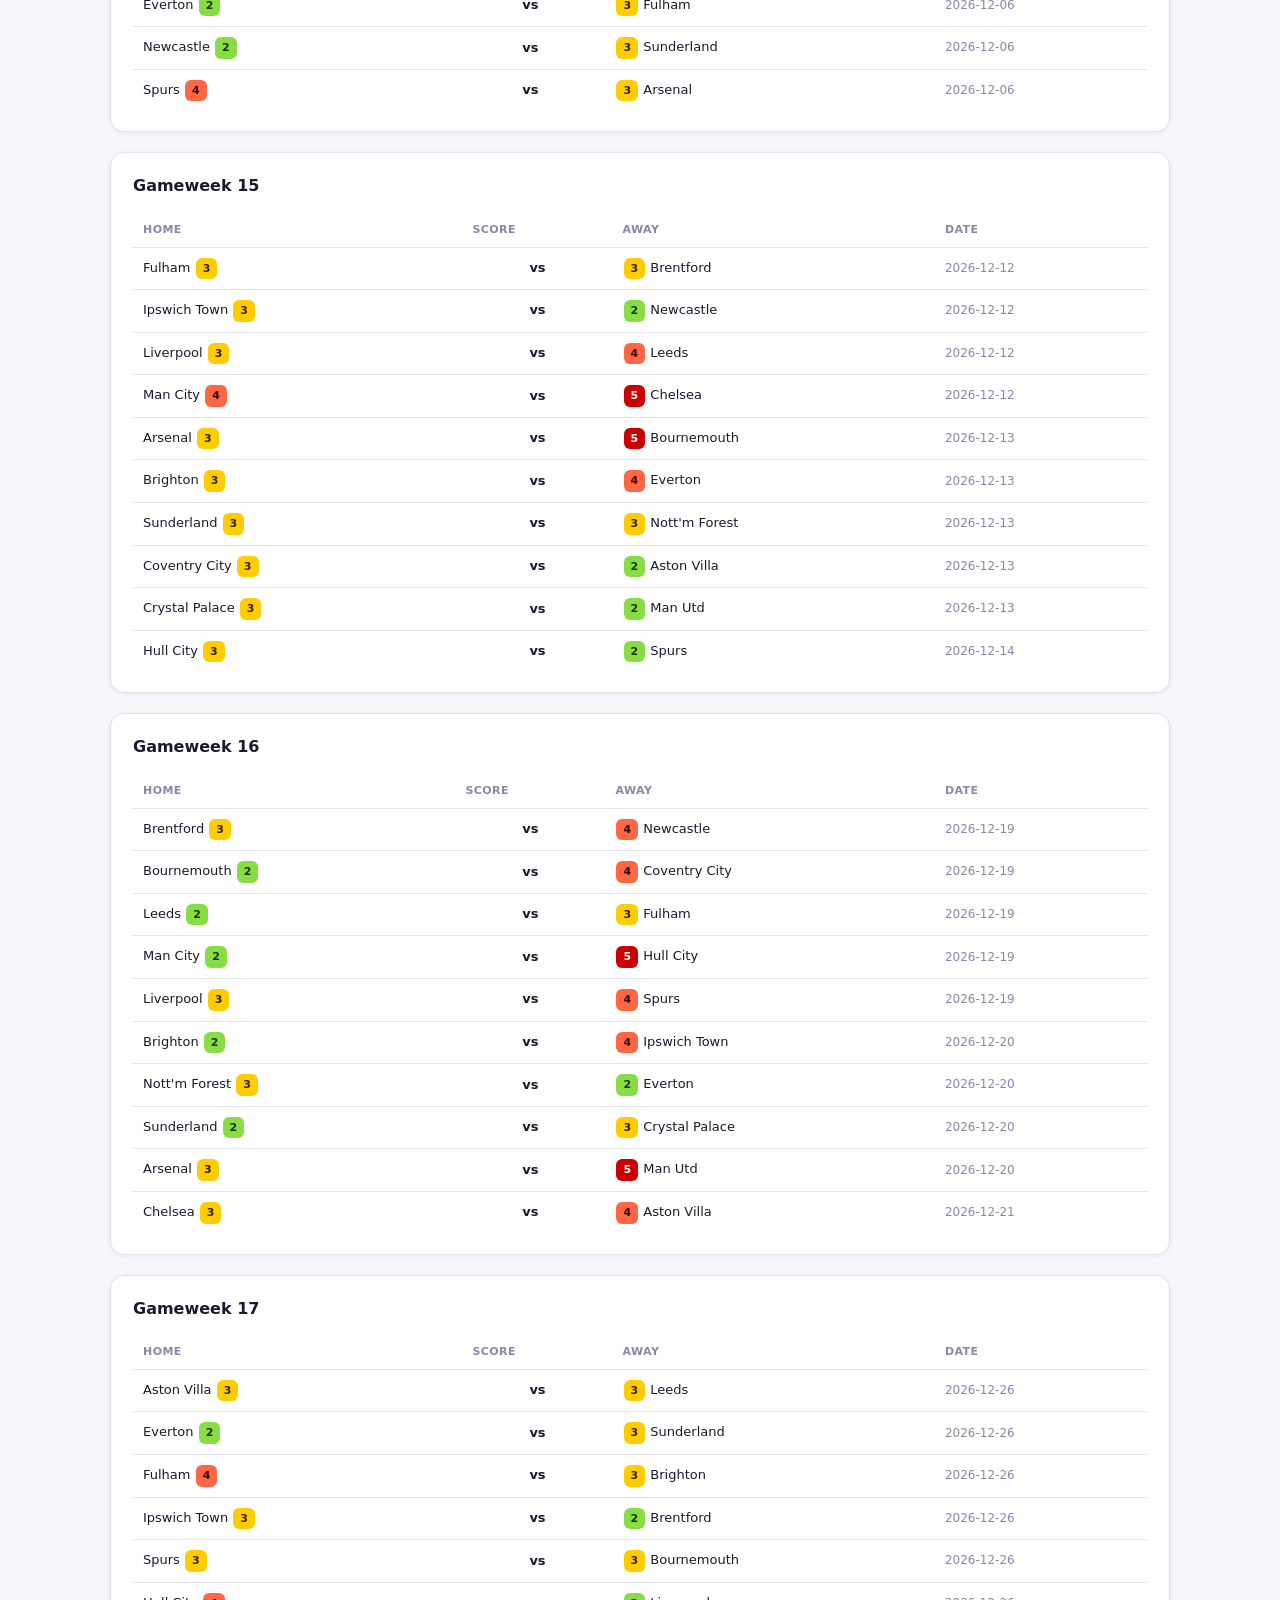
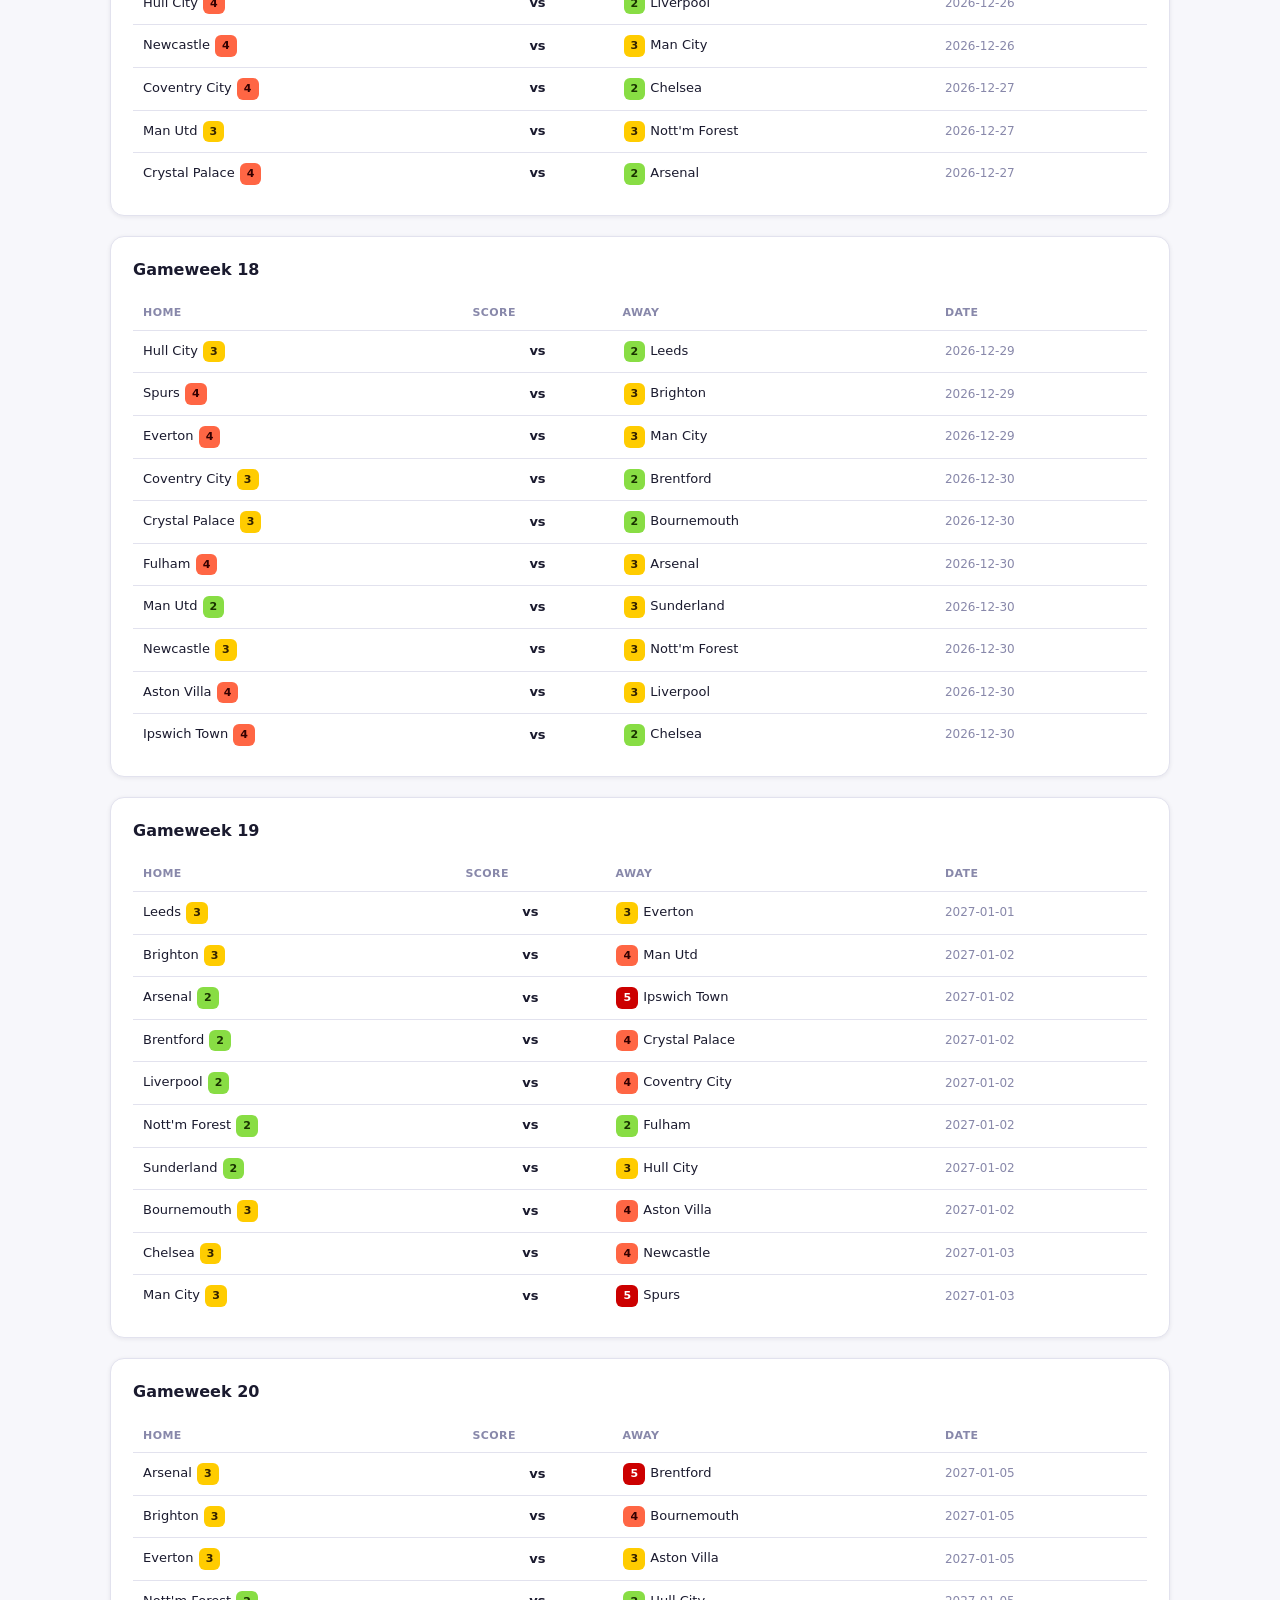
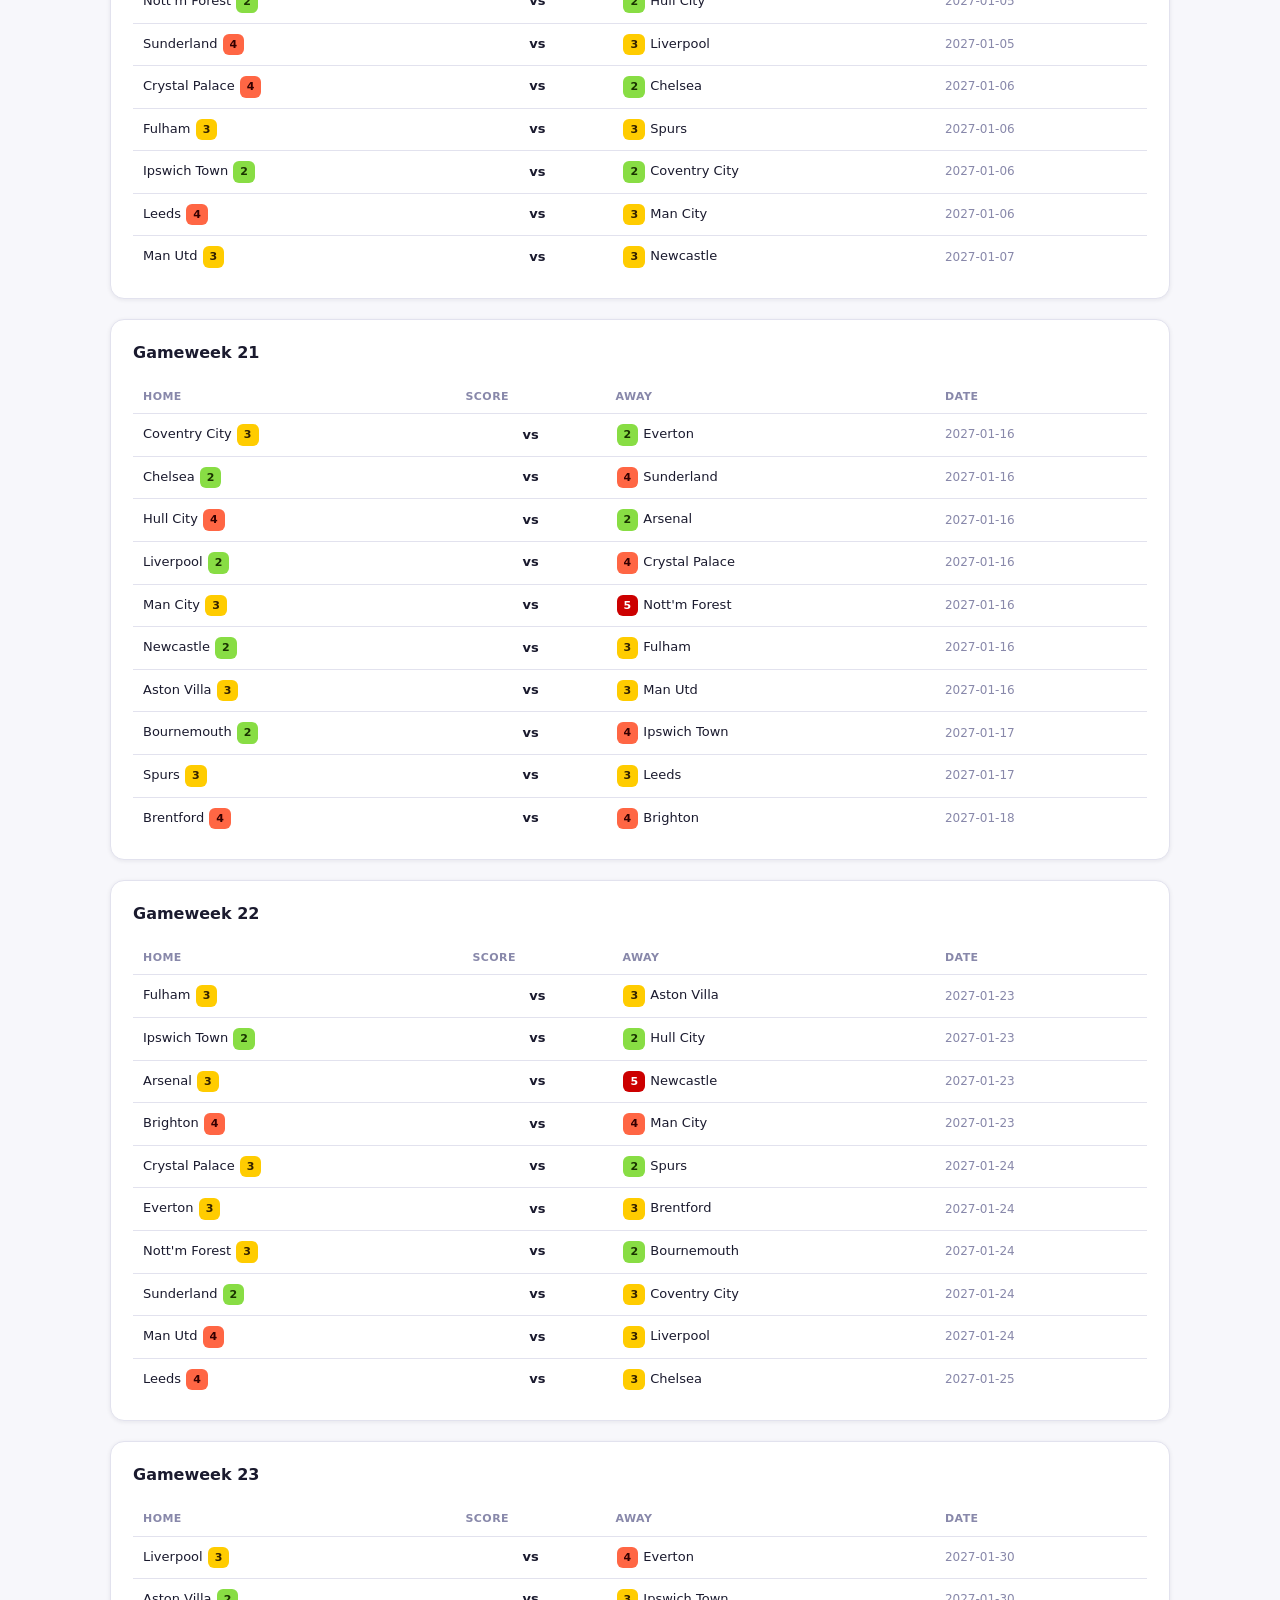
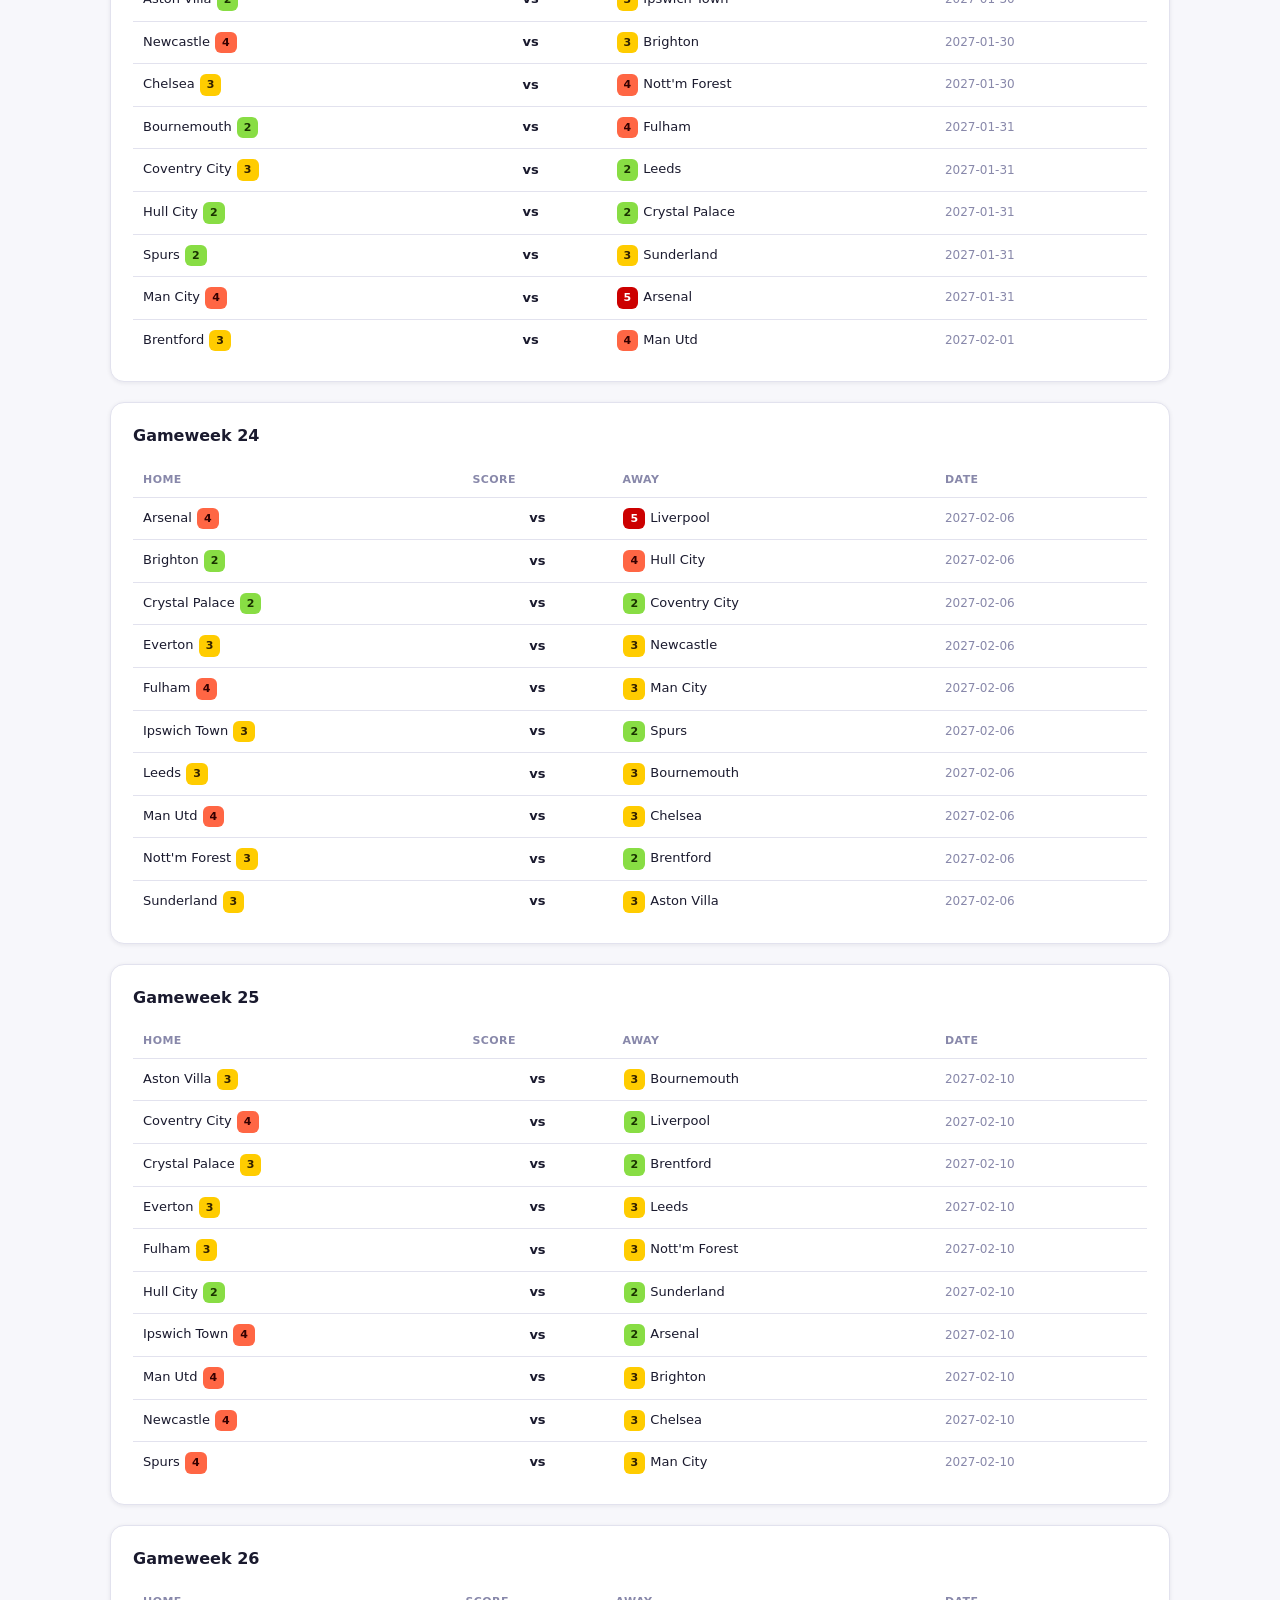
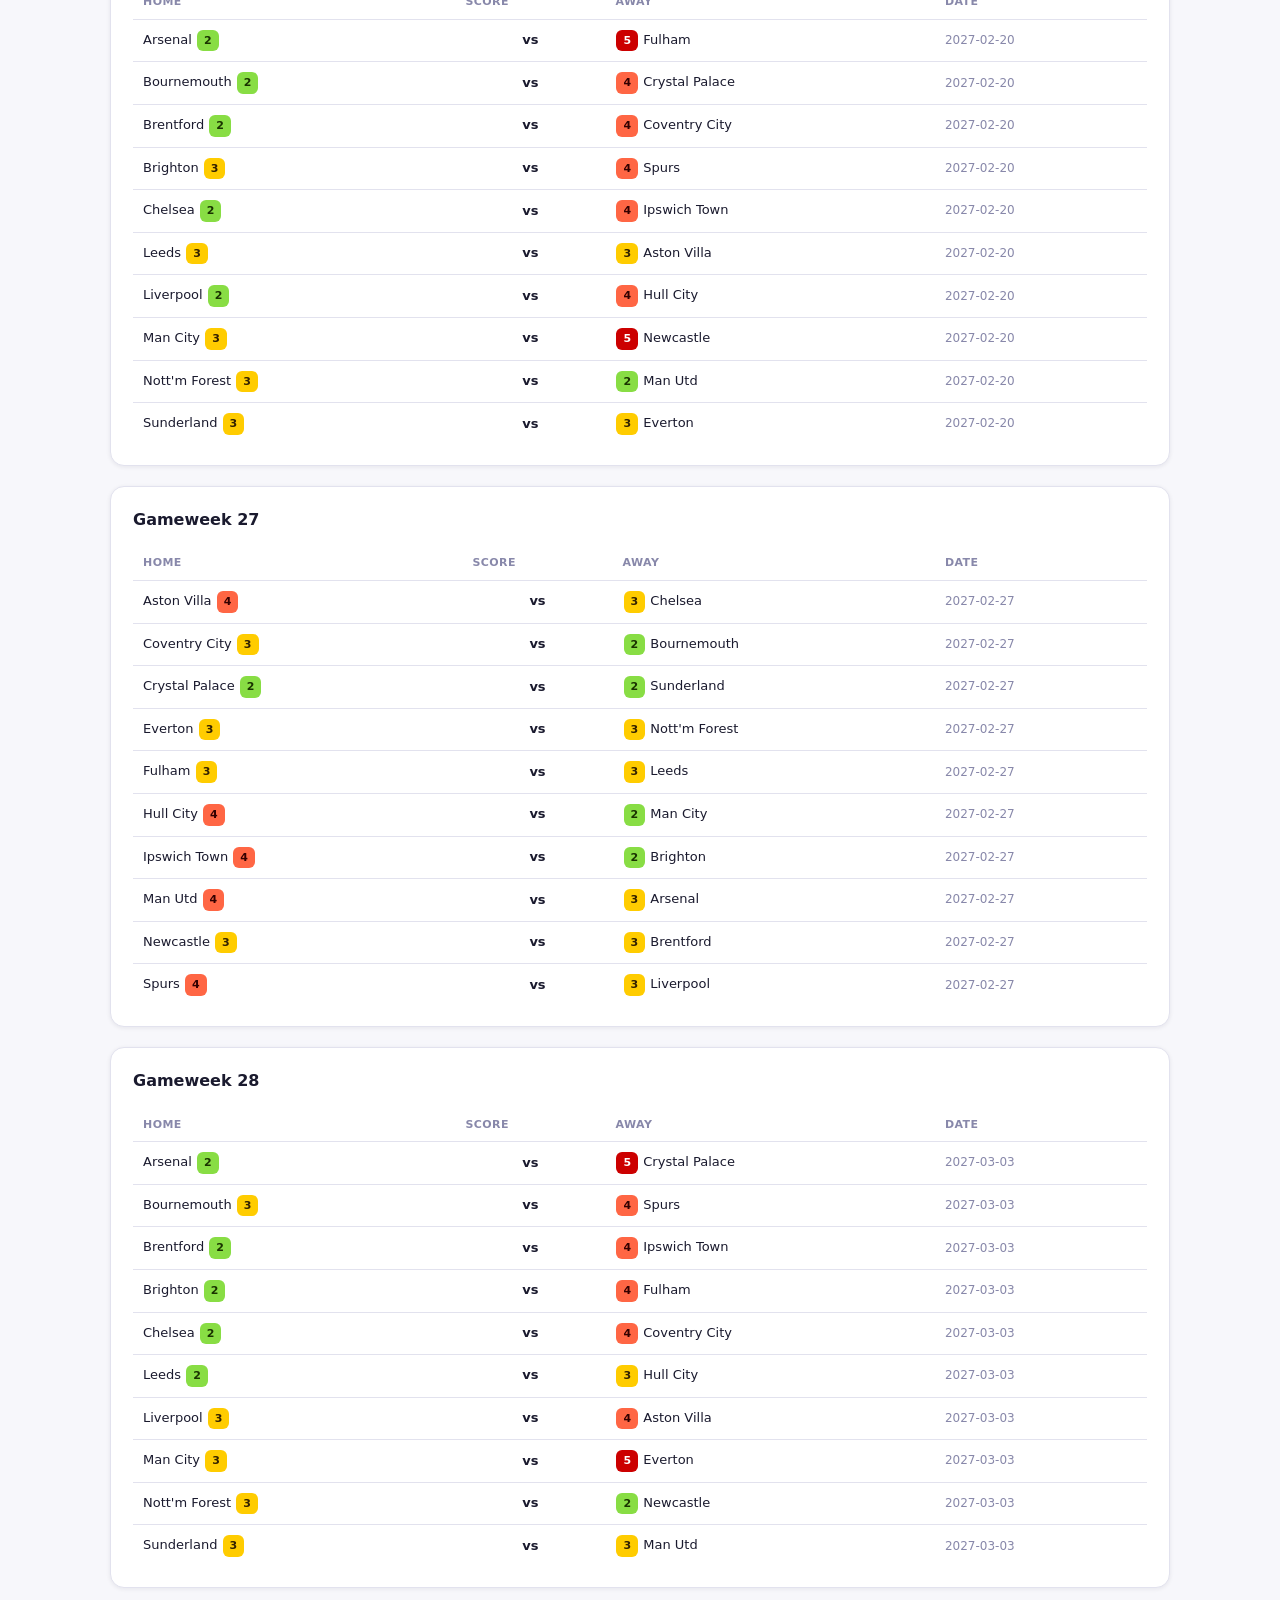
==== commit ee90477b: "chore: refresh FPL data 2026-11-27" ====
--- a/docs/fixtures.html
+++ b/docs/fixtures.html
@@ -15,7 +15,7 @@
       </div>
       <div class="header-meta">
         <span class="badge badge-live">Live data</span>
-        <span class="meta-info">GW11 · 2026-11-26</span>
+        <span class="meta-info">GW11 · 2026-11-27</span>
       </div>
     </div>
     <nav class="site-nav">
